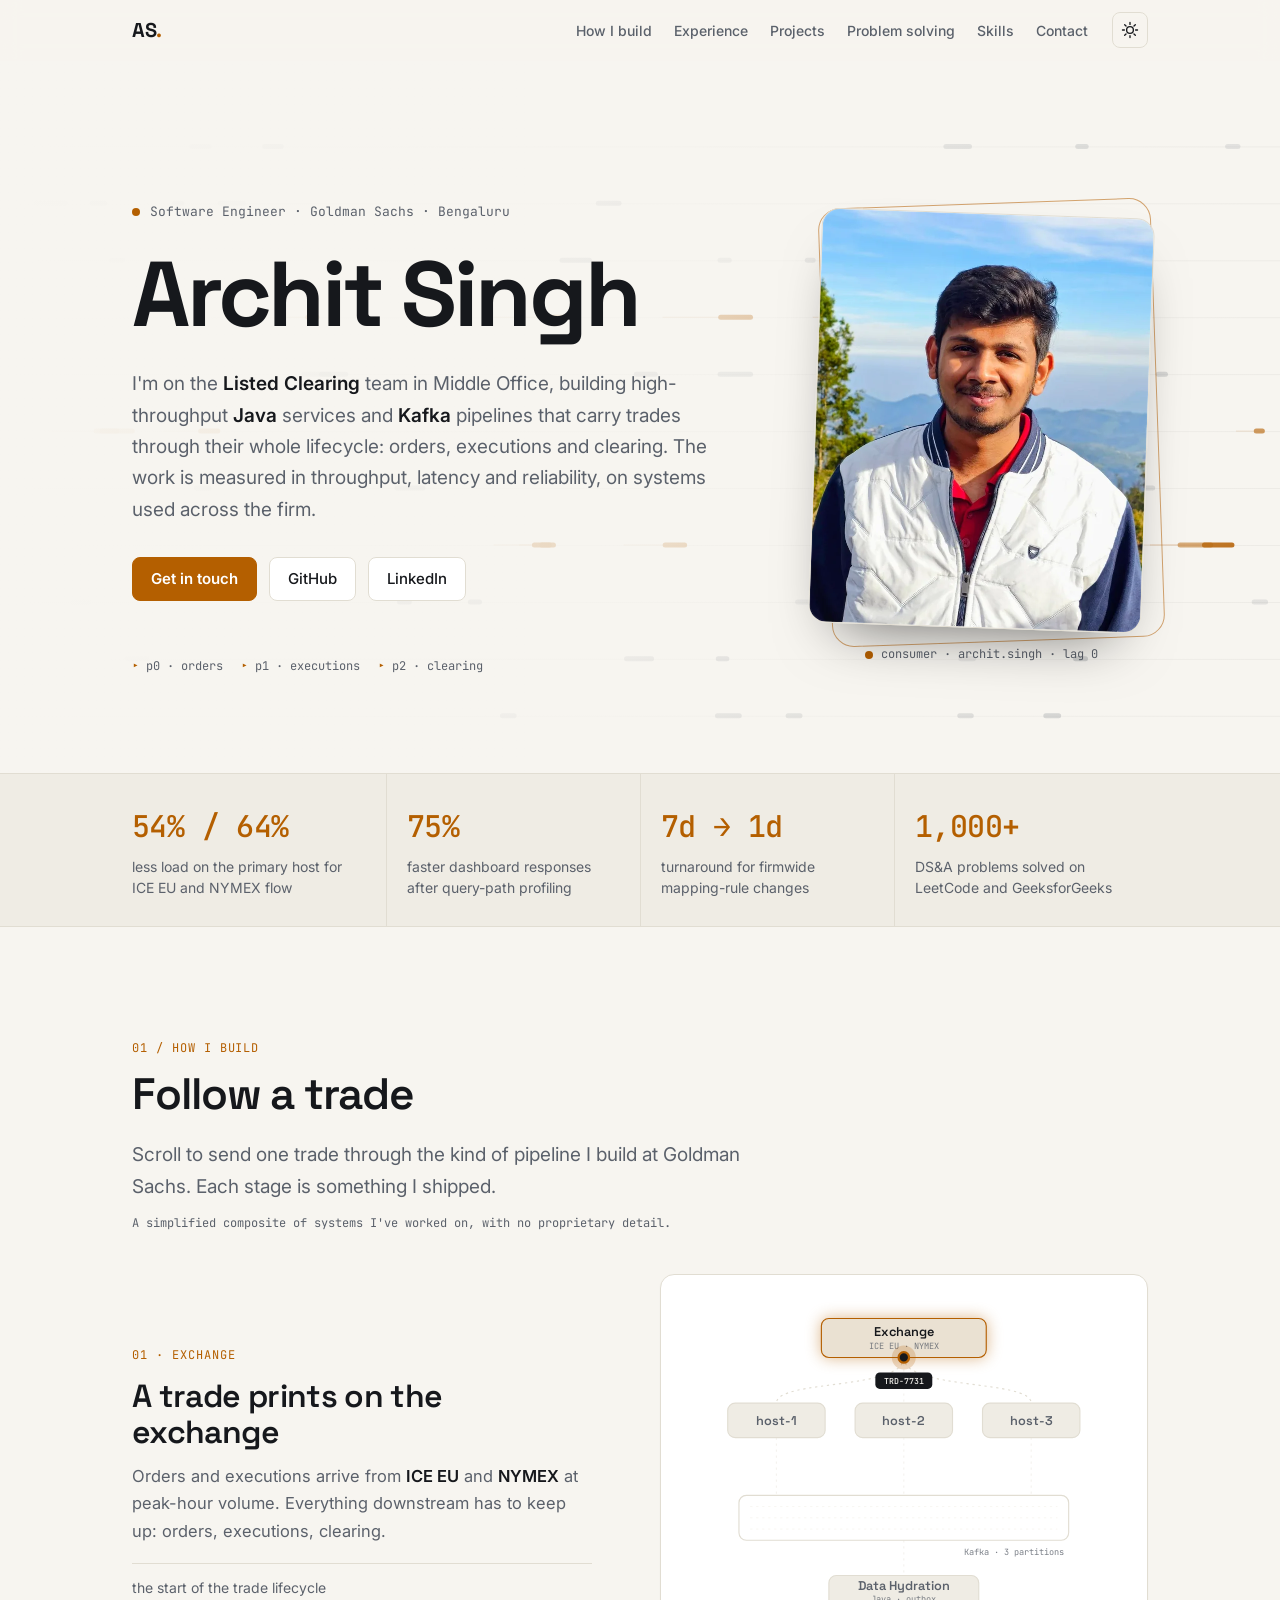
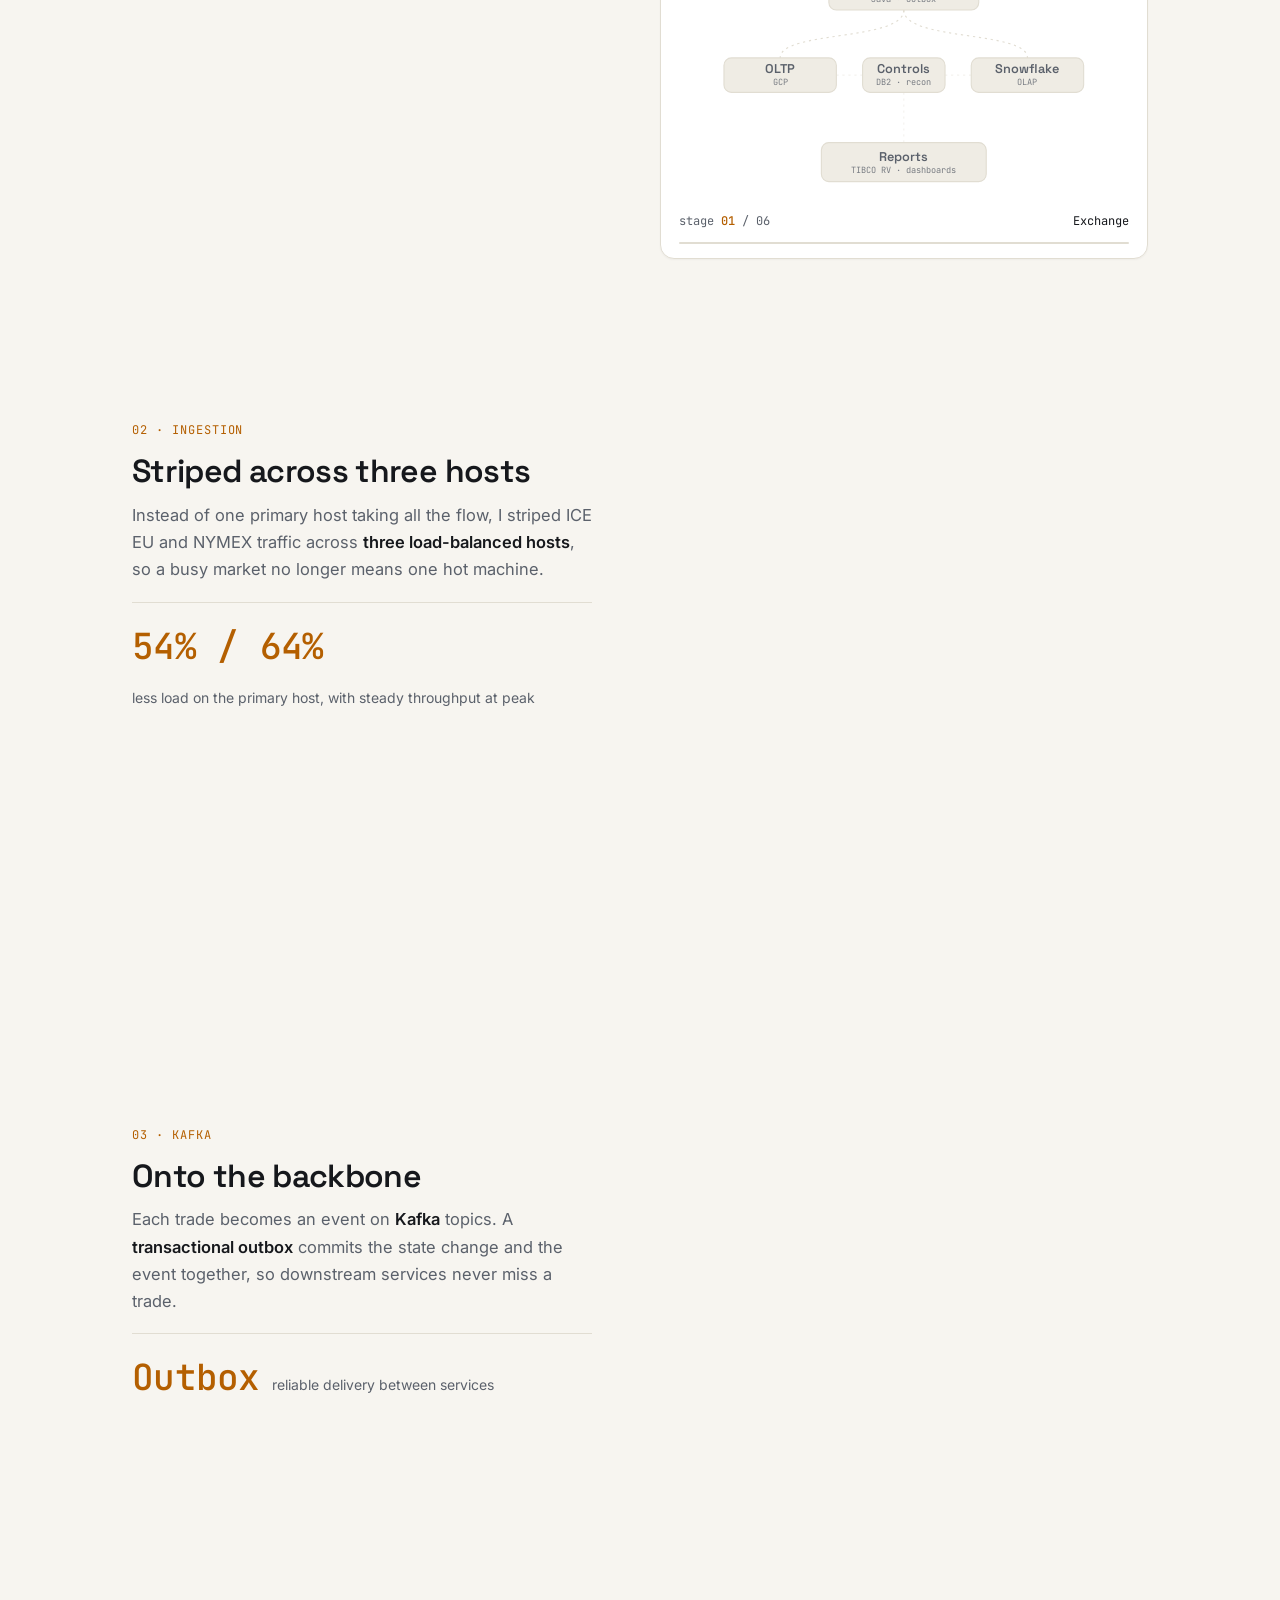
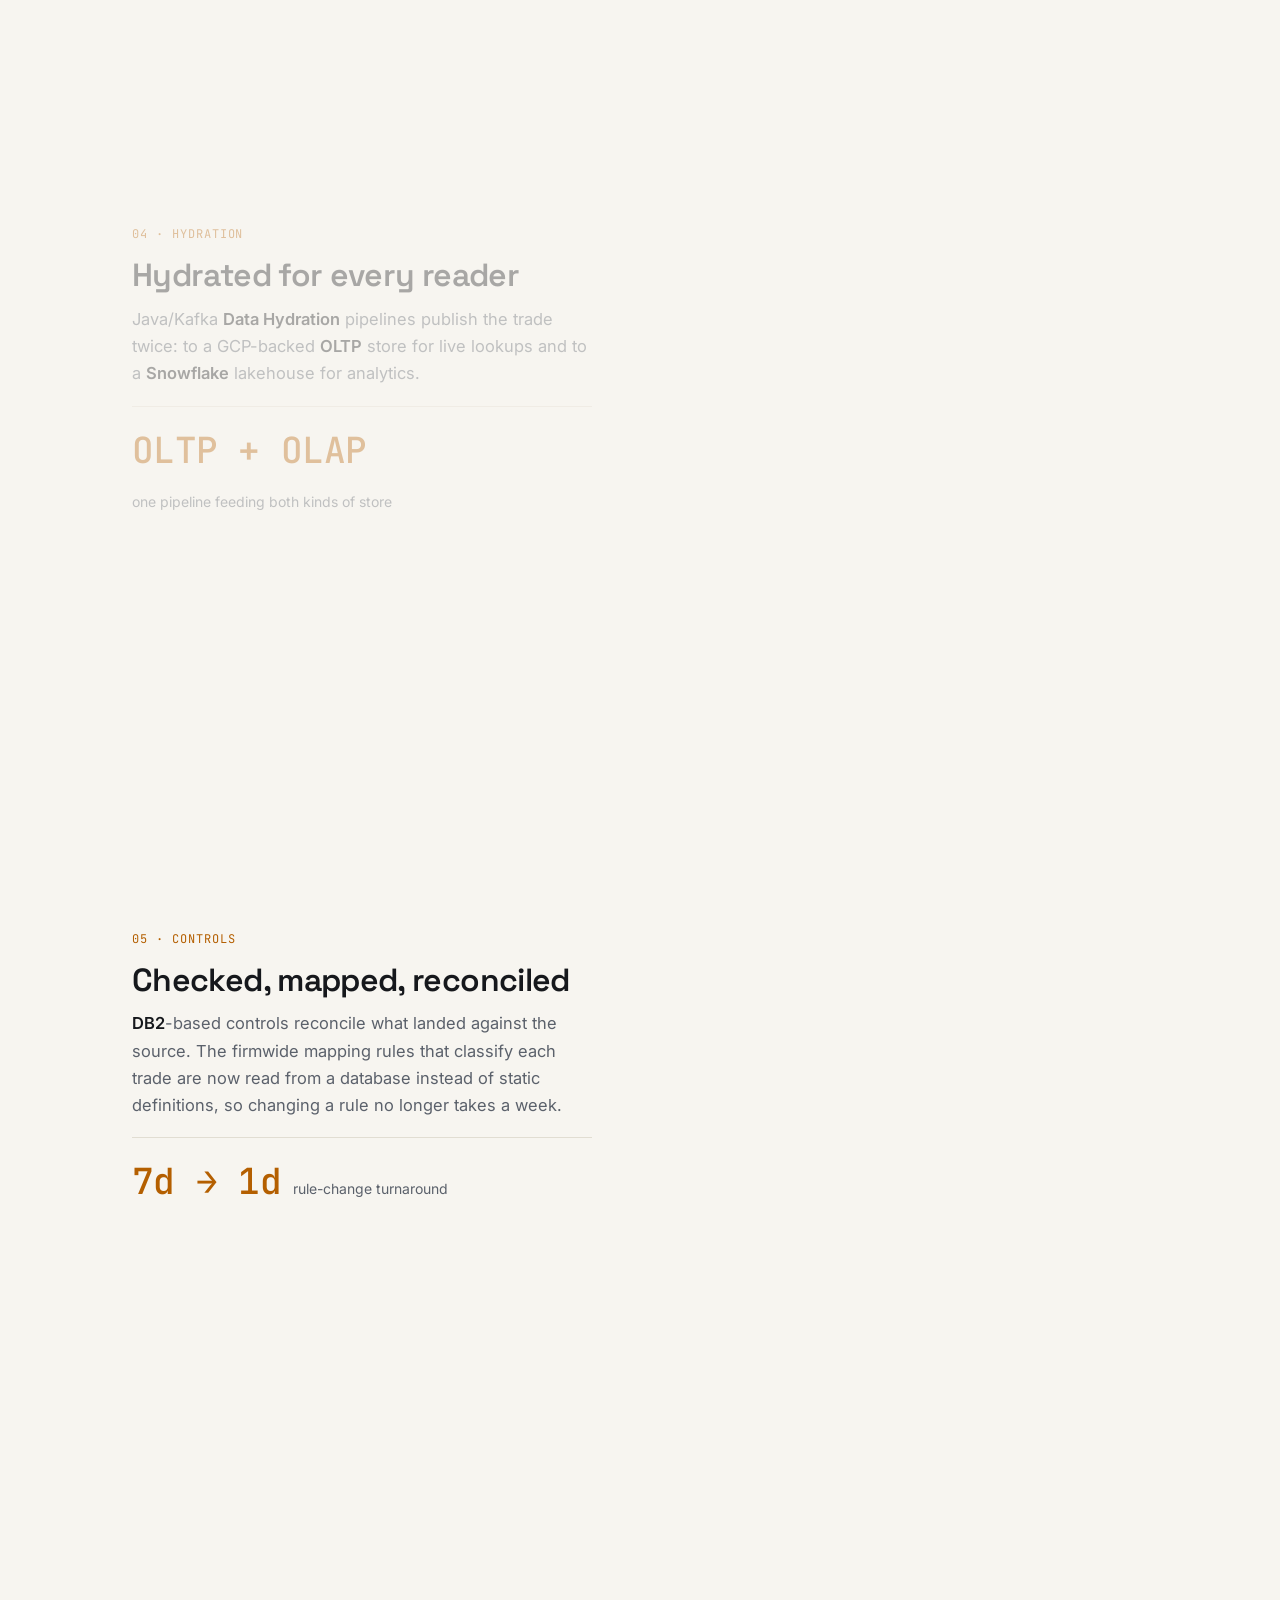
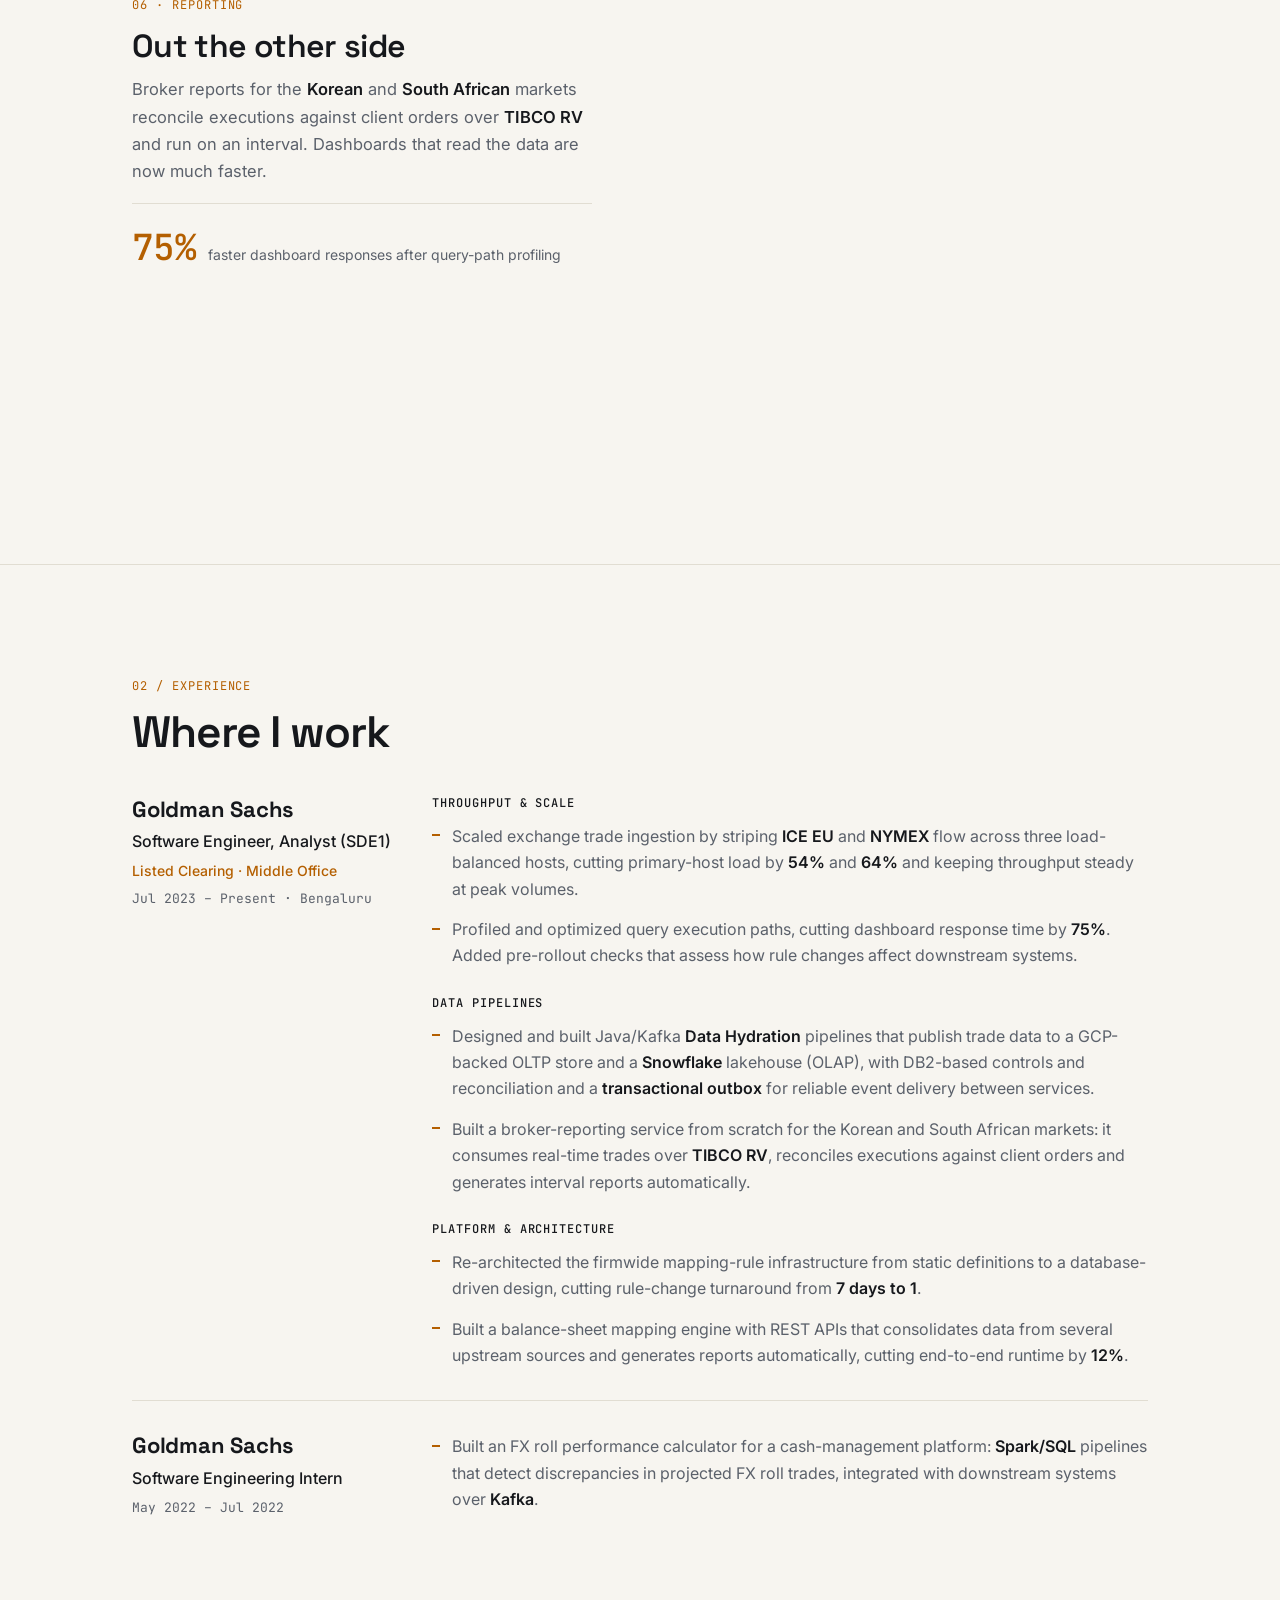
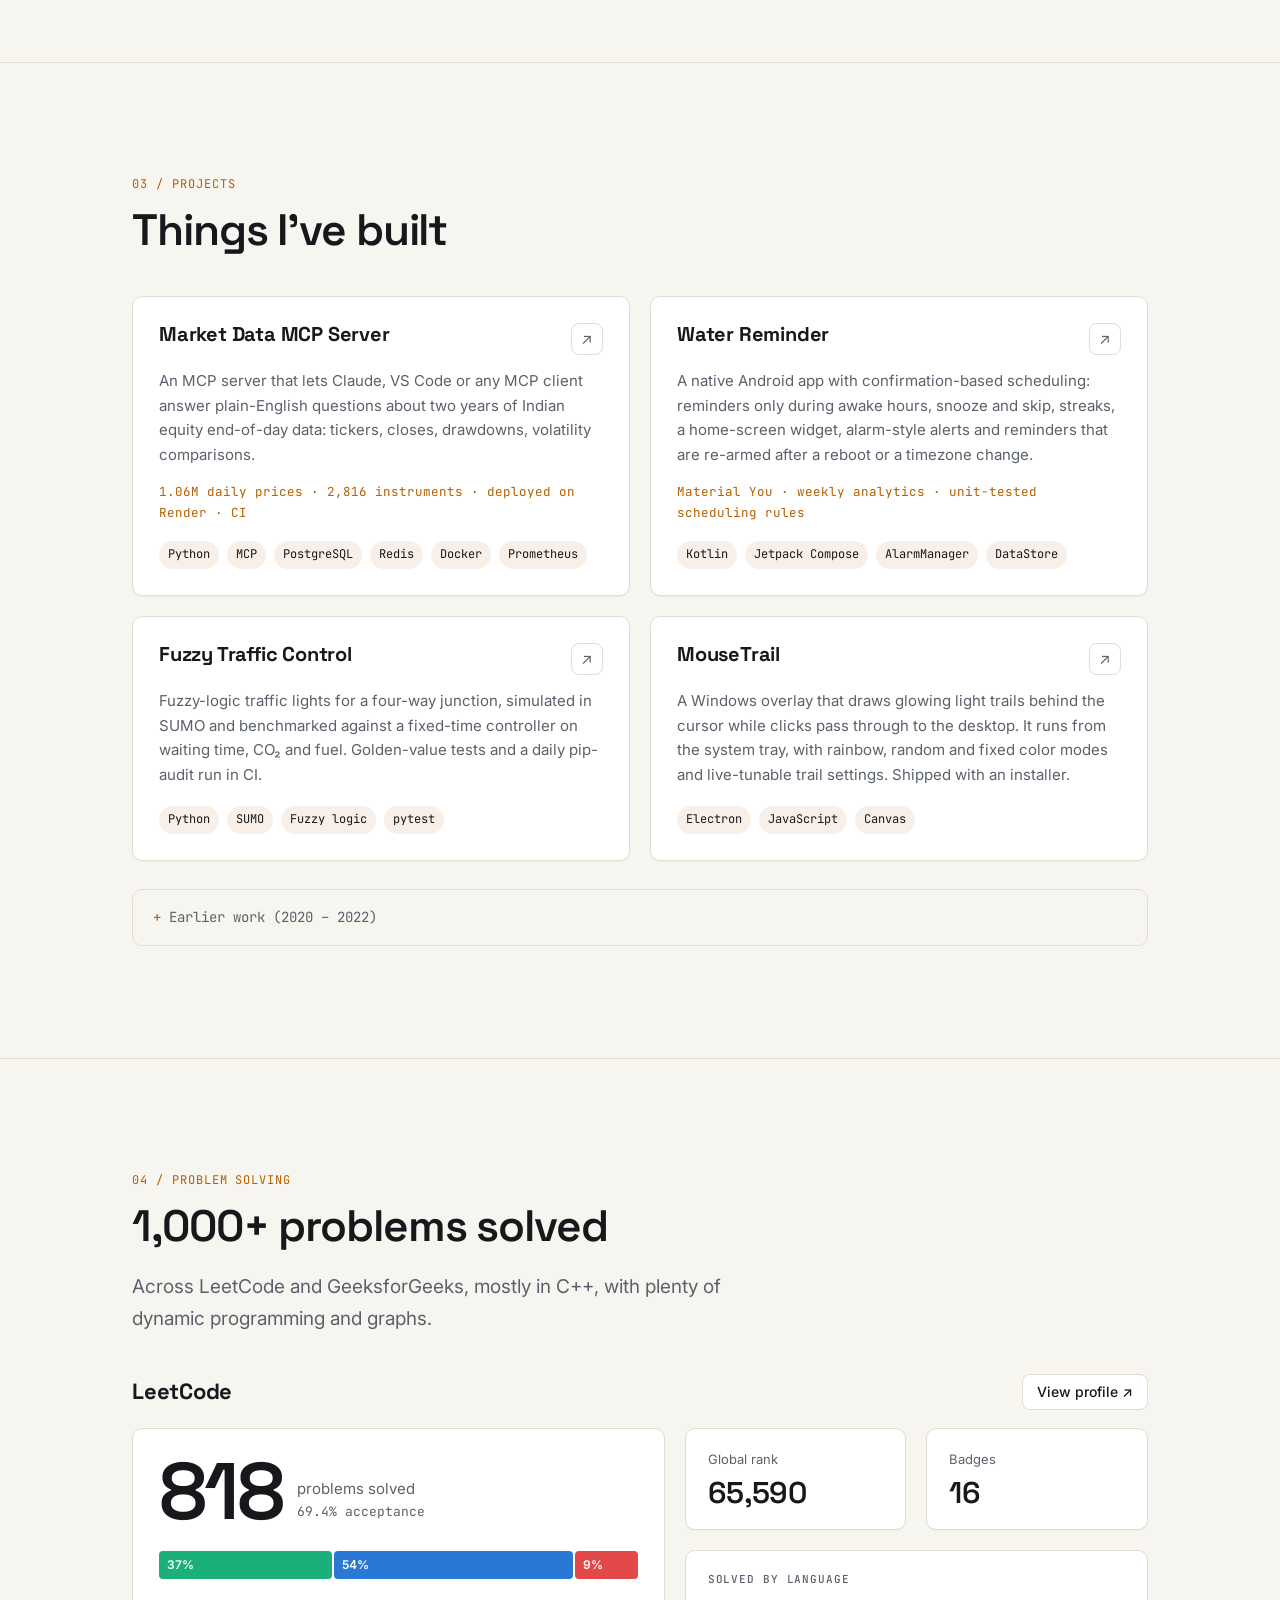
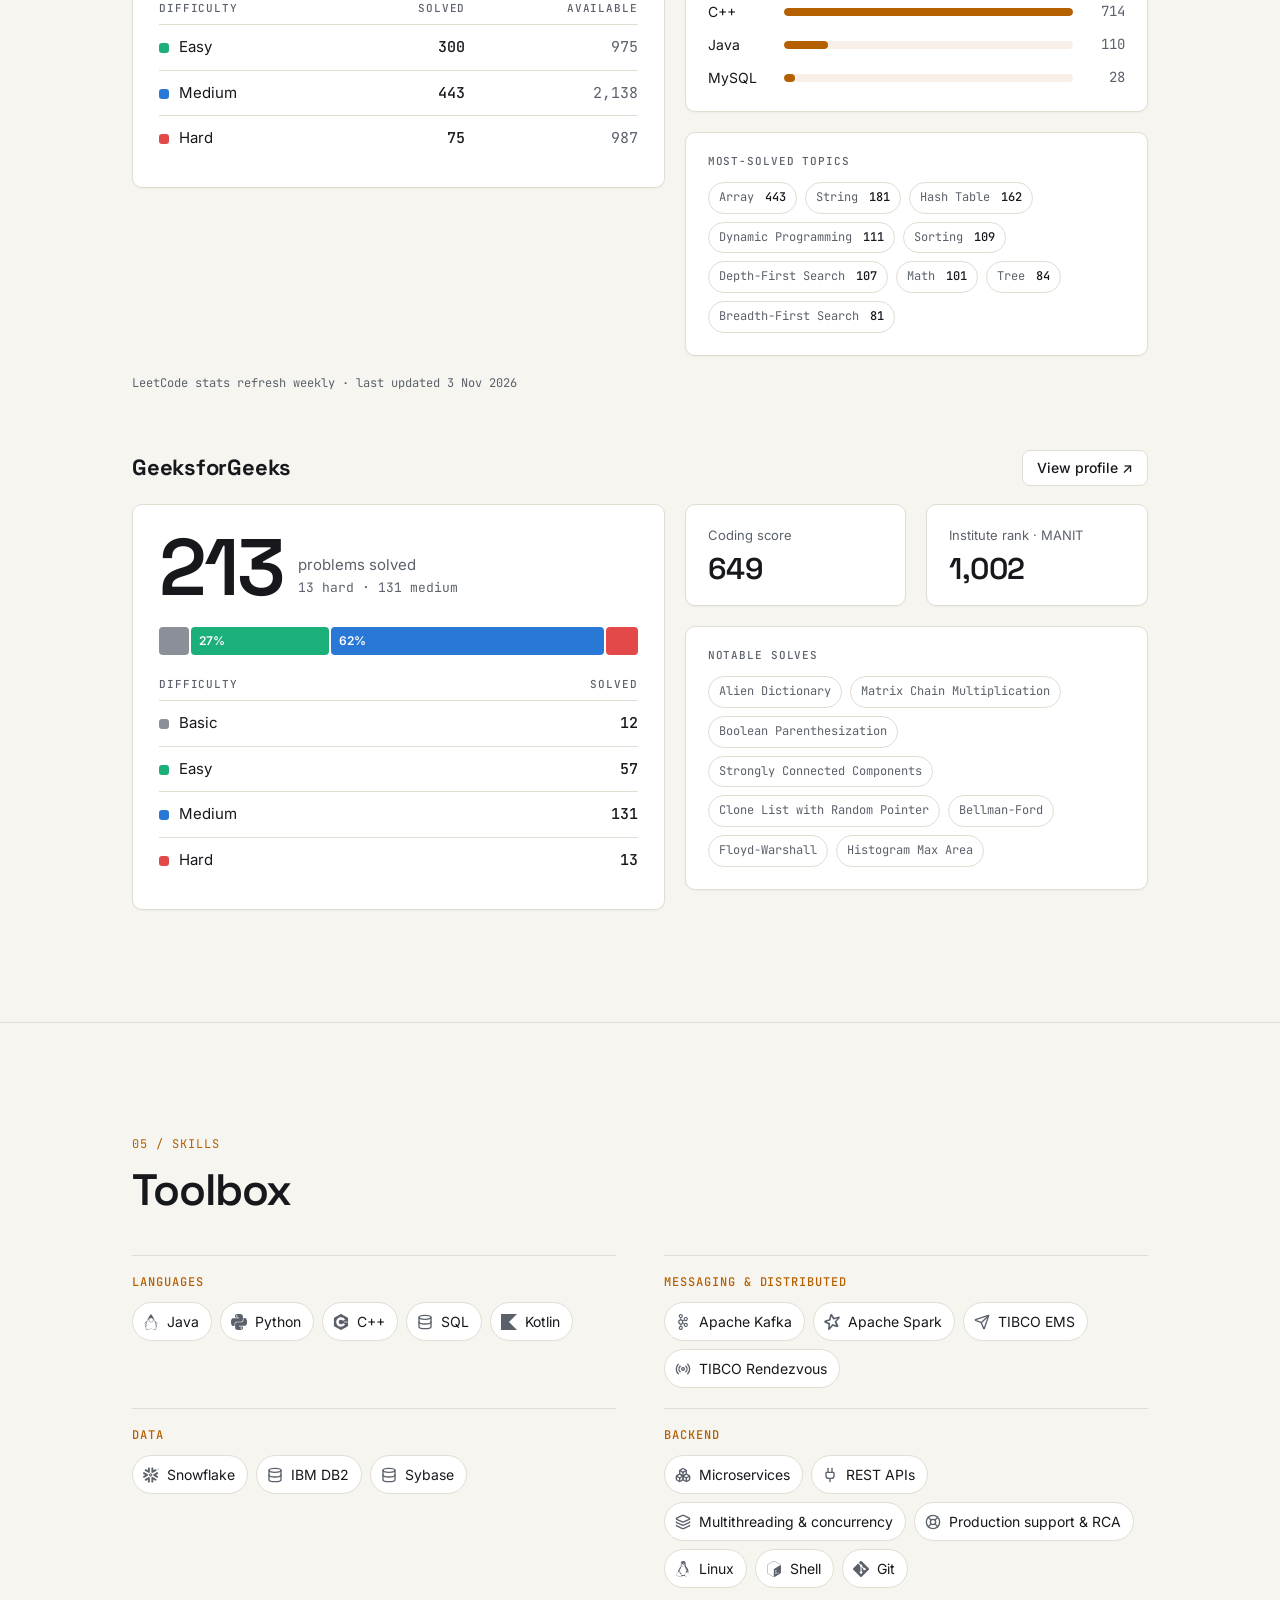
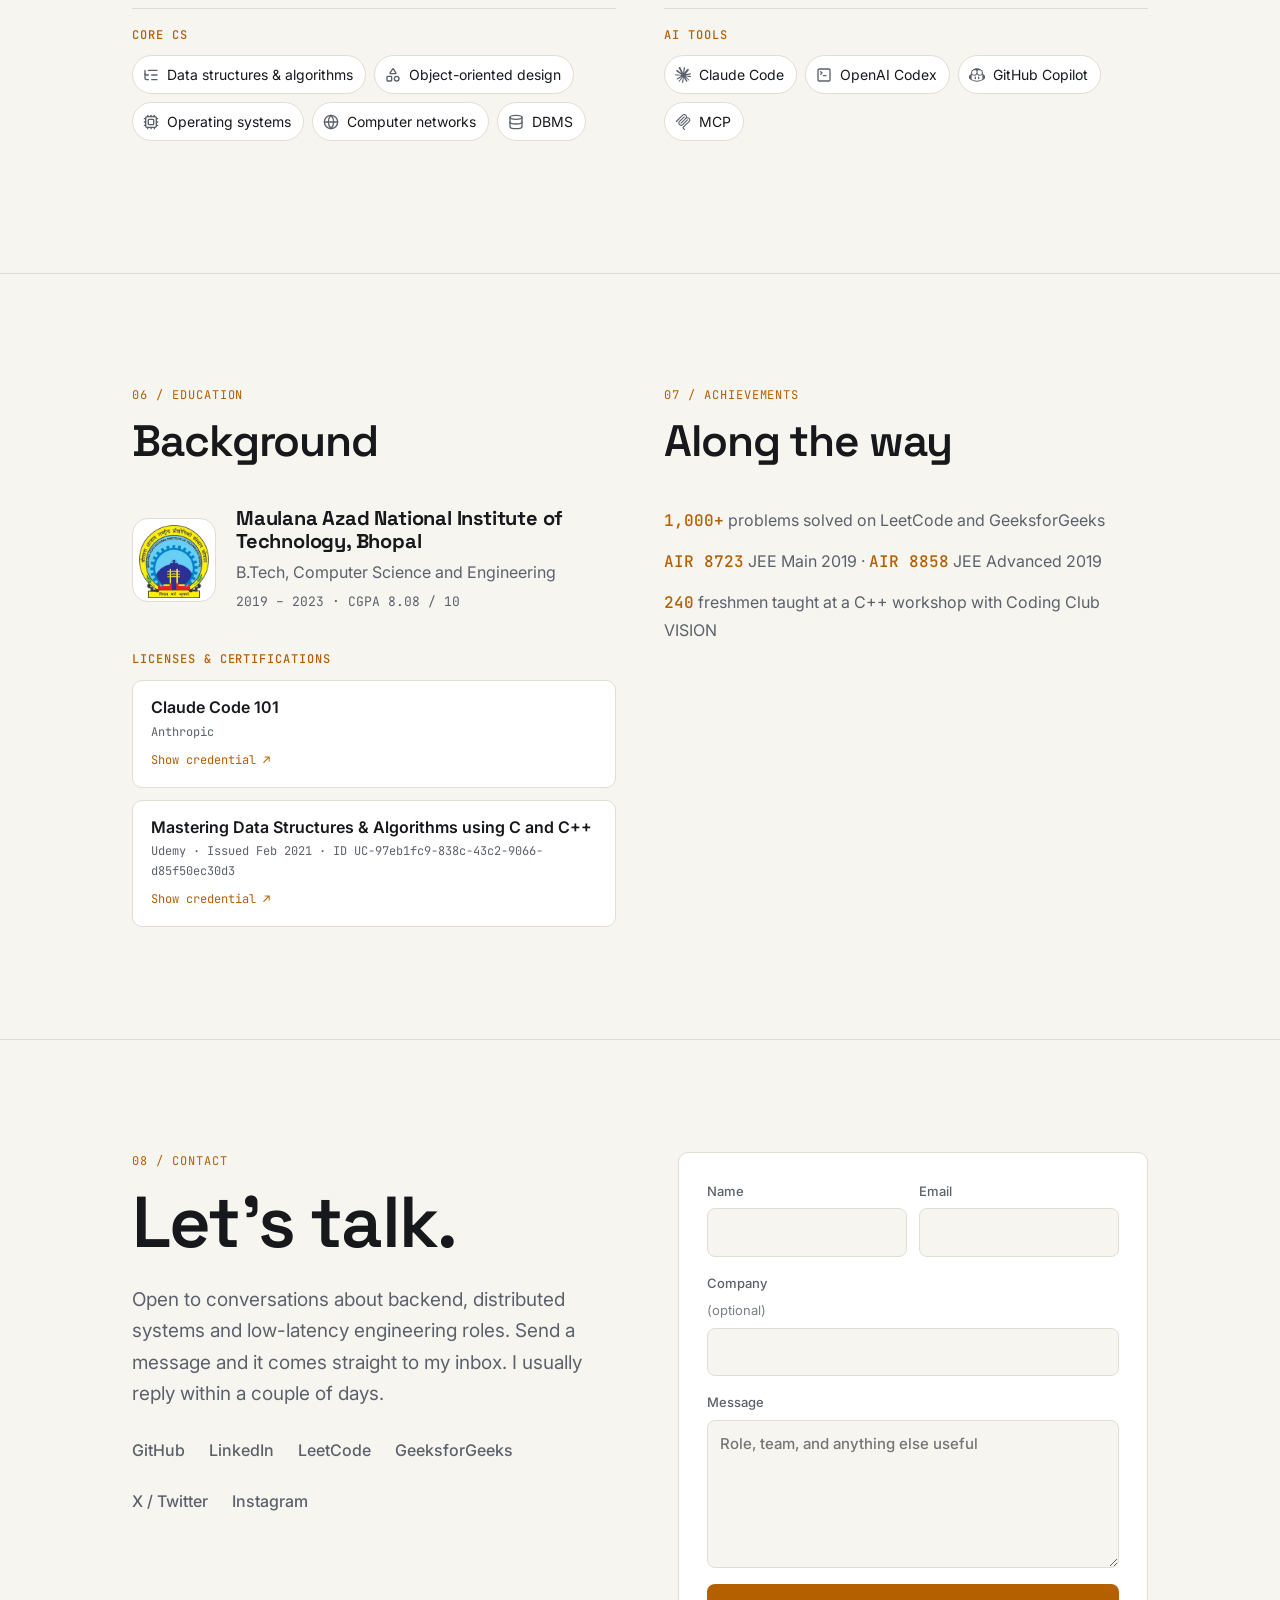
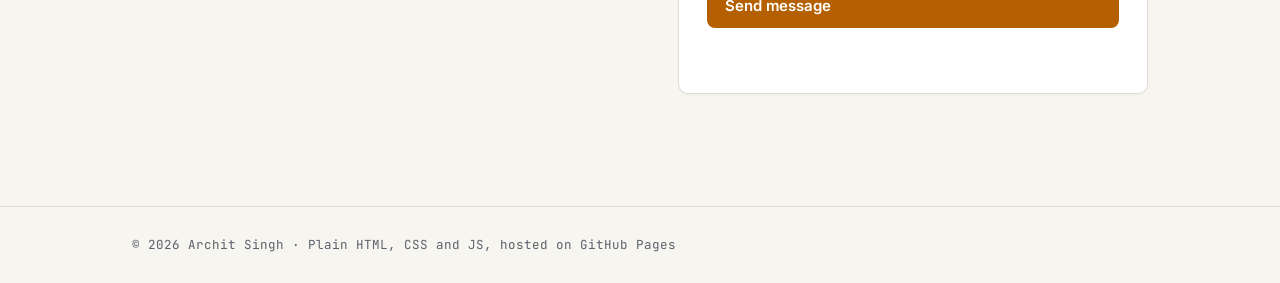
==== index.html @ 59f4c67d "Mention Listed Clearing team (Middle Office) in hero and experience Co-Authored-By: Claude Opus 5.5 " ====
<!doctype html>
<html lang="en">
<head>
  <meta charset="utf-8">
  <meta name="viewport" content="width=device-width, initial-scale=1">
  <title>Archit Singh · Software Engineer</title>
  <meta name="description" content="Archit Singh: software engineer at Goldman Sachs building high-throughput Java services and Kafka pipelines across the trade lifecycle.">
  <meta name="theme-color" content="#0d0f12">
  <meta property="og:title" content="Archit Singh · Software Engineer">
  <meta property="og:description" content="High-throughput Java and Kafka systems across the trade lifecycle: orders, executions, clearing.">
  <meta property="og:type" content="website">
  <meta property="og:url" content="https://architsingh5.github.io/">
  <meta property="og:image" content="https://architsingh5.github.io/assets/og.jpg">
  <meta property="og:image:width" content="1200">
  <meta property="og:image:height" content="630">
  <meta name="twitter:card" content="summary_large_image">
  <link rel="icon" href="assets/favicon.svg" type="image/svg+xml">
  <link rel="preconnect" href="https://fonts.googleapis.com">
  <link rel="preconnect" href="https://fonts.gstatic.com" crossorigin>
  <link href="https://fonts.googleapis.com/css2?family=Inter:wght@400;500;600&family=JetBrains+Mono:wght@400;500&family=Space+Grotesk:wght@500;600;700&display=swap" rel="stylesheet">
  <link rel="stylesheet" href="styles.css">
  <script>
    try { var t = localStorage.getItem('theme'); if (t) document.documentElement.dataset.theme = t; } catch (e) {}
  </script>
</head>
<body>
  <a class="skip" href="#main">Skip to content</a>

  <header class="nav">
    <div class="wrap nav-inner">
      <a class="brand" href="#top" aria-label="Archit Singh, home">AS<span class="dot">.</span></a>
      <nav aria-label="Sections">
        <ul class="nav-links">
          <li><a href="#trade">How I build</a></li>
          <li><a href="#experience">Experience</a></li>
          <li><a href="#projects">Projects</a></li>
          <li><a href="#leetcode">Problem solving</a></li>
          <li><a href="#skills">Skills</a></li>
          <li><a href="#contact">Contact</a></li>
        </ul>
      </nav>
      <button class="theme-toggle" type="button" aria-label="Toggle color theme">
        <svg class="i-sun" viewBox="0 0 24 24" aria-hidden="true"><circle cx="12" cy="12" r="4.5"/><path d="M12 2v2.5M12 19.5V22M2 12h2.5M19.5 12H22M4.9 4.9l1.8 1.8M17.3 17.3l1.8 1.8M4.9 19.1l1.8-1.8M17.3 6.7l1.8-1.8"/></svg>
        <svg class="i-moon" viewBox="0 0 24 24" aria-hidden="true"><path d="M20 14.5A8 8 0 0 1 9.5 4a8 8 0 1 0 10.5 10.5z"/></svg>
      </button>
    </div>
  </header>

  <main id="main">
    <!-- HERO -->
    <section class="hero" id="top">
      <canvas class="stream" aria-hidden="true"></canvas>
      <div class="wrap hero-inner">
        <div class="hero-copy">
        <p class="eyebrow mono"><span class="live"></span><span>Software Engineer · Goldman Sachs · Bengaluru</span></p>
        <h1>Archit Singh</h1>
        <p class="lede">I'm on the <strong>Listed Clearing</strong> team in Middle Office, building high-throughput <strong>Java</strong> services
          and <strong>Kafka</strong> pipelines that carry trades through their whole lifecycle: orders, executions and clearing.
          The work is measured in throughput, latency and reliability, on systems used across the firm.</p>
        <div class="cta">
          <a class="btn primary" href="#contact">Get in touch</a>
          <a class="btn" href="https://github.com/architsingh5" target="_blank" rel="noopener">GitHub</a>
          <a class="btn" href="https://www.linkedin.com/in/architsingh5" target="_blank" rel="noopener">LinkedIn</a>
        </div>
        <ul class="lanes mono" aria-hidden="true">
          <li>p0 · orders</li><li>p1 · executions</li><li>p2 · clearing</li>
        </ul>
        </div>
        <figure class="portrait">
          <picture>
            <source srcset="assets/archit.webp" type="image/webp">
            <img src="assets/archit.jpg" width="640" height="800" alt="Archit Singh, smiling, outdoors with hills behind him" fetchpriority="high">
          </picture>
          <figcaption class="mono"><span class="live"></span>consumer · archit.singh · lag 0</figcaption>
        </figure>
      </div>
    </section>

    <!-- IMPACT -->
    <section class="impact" aria-label="Impact highlights">
      <div class="wrap impact-grid">
        <div class="stat"><span class="num mono">54% / 64%</span><span class="lbl">less load on the primary host for ICE EU and NYMEX flow</span></div>
        <div class="stat"><span class="num mono">75%</span><span class="lbl">faster dashboard responses after query-path profiling</span></div>
        <div class="stat"><span class="num mono">7d → 1d</span><span class="lbl">turnaround for firmwide mapping-rule changes</span></div>
        <div class="stat"><span class="num mono">1,000+</span><span class="lbl">DS&amp;A problems solved on LeetCode and GeeksforGeeks</span></div>
      </div>
    </section>

    <!-- FOLLOW A TRADE (scroll story) -->
    <section class="section trade" id="trade" aria-labelledby="trade-title">
      <div class="wrap">
        <header class="sec-head">
          <p class="kicker mono">01 / How I build</p>
          <h2 id="trade-title">Follow a trade</h2>
          <p class="lede">Scroll to send one trade through the kind of pipeline I build at Goldman Sachs. Each stage is something I shipped.</p>
          <p class="note mono">A simplified composite of systems I've worked on, with no proprietary detail.</p>
        </header>
        <div class="trade-grid">
          <div class="trade-stage">
            <div class="stage-card">
              <svg class="pipe" viewBox="0 0 600 680" role="img" aria-labelledby="pipe-t">
                <title id="pipe-t">Pipeline diagram: exchange, three ingestion hosts, Kafka, data hydration, OLTP and Snowflake stores, DB2 controls, reports</title>
                <g class="edges">
                  <path data-s="1" d="M300,86 C300,130 130,115 130,147"/>
                  <path data-s="1" d="M300,86 L300,147"/>
                  <path data-s="1" d="M300,86 C300,130 470,115 470,147"/>
                  <path data-s="2" d="M130,193 L130,270"/>
                  <path data-s="2" d="M300,193 L300,270"/>
                  <path data-s="2" d="M470,193 L470,270"/>
                  <path data-s="2" class="lane" d="M95,285 L505,285"/>
                  <path data-s="2" class="lane" d="M95,300 L505,300"/>
                  <path data-s="2" class="lane" d="M95,315 L505,315"/>
                  <path data-s="3" d="M300,330 L300,377"/>
                  <path data-s="3" d="M300,423 C300,465 135,450 135,487"/>
                  <path data-s="3" d="M300,423 C300,465 465,450 465,487"/>
                  <path data-s="4" d="M210,510 L245,510"/>
                  <path data-s="4" d="M390,510 L355,510"/>
                  <path data-s="5" d="M300,533 L300,600"/>
                </g>
                <g class="nodes">
                  <g data-s="0"><rect x="190" y="34" width="220" height="52" rx="10"/><text x="300" y="58" class="t">Exchange</text><text x="300" y="75" class="sub">ICE EU · NYMEX</text></g>
                  <g data-s="1"><rect x="65" y="147" width="130" height="46" rx="10"/><text x="130" y="176" class="t">host-1</text></g>
                  <g data-s="1"><rect x="235" y="147" width="130" height="46" rx="10"/><text x="300" y="176" class="t">host-2</text></g>
                  <g data-s="1"><rect x="405" y="147" width="130" height="46" rx="10"/><text x="470" y="176" class="t">host-3</text></g>
                  <g data-s="2"><rect class="box" x="80" y="270" width="440" height="60" rx="10"/><text x="514" y="350" class="sub end keep">Kafka · 3 partitions</text></g>
                  <g data-s="3"><rect x="200" y="377" width="200" height="46" rx="10"/><text x="300" y="397" class="t">Data Hydration</text><text x="300" y="413" class="sub">Java · outbox</text></g>
                  <g data-s="3"><rect x="60" y="487" width="150" height="46" rx="10"/><text x="135" y="507" class="t">OLTP</text><text x="135" y="523" class="sub">GCP</text></g>
                  <g data-s="3"><rect x="390" y="487" width="150" height="46" rx="10"/><text x="465" y="507" class="t">Snowflake</text><text x="465" y="523" class="sub">OLAP</text></g>
                  <g data-s="4"><rect x="245" y="487" width="110" height="46" rx="10"/><text x="300" y="507" class="t">Controls</text><text x="300" y="523" class="sub">DB2 · recon</text></g>
                  <g data-s="5"><rect x="190" y="600" width="220" height="52" rx="10"/><text x="300" y="624" class="t">Reports</text><text x="300" y="641" class="sub">TIBCO RV · dashboards</text></g>
                </g>
                <g class="packets" aria-hidden="true"></g>
                <path class="route" d="M300,86 C300,130 470,115 470,147 L470,300 L300,300 L300,423 C300,465 465,450 465,487 L465,510 L355,510 L300,510 L300,600"/>
                <g class="trade-dot" aria-hidden="true">
                  <circle class="halo" r="16"/><circle class="core" r="7"/>
                  <g class="tag"><rect x="-38" y="-40" width="76" height="22" rx="6"/><text x="0" y="-25">TRD-7731</text></g>
                </g>
              </svg>
              <div class="hud mono" aria-hidden="true"><span>stage <b class="hud-n">01</b> / 06</span><span class="hud-name">Exchange</span></div>
              <div class="hud-bar" aria-hidden="true"><i></i></div>
            </div>
          </div>
          <div class="trade-steps">
            <article class="step" data-step="0">
              <p class="step-n mono">01 · Exchange</p>
              <h3>A trade prints on the exchange</h3>
              <p>Orders and executions arrive from <b>ICE EU</b> and <b>NYMEX</b> at peak-hour volume. Everything downstream has to keep up: orders, executions, clearing.</p>
              <p class="step-metric"><span class="lbl">the start of the trade lifecycle</span></p>
            </article>
            <article class="step" data-step="1">
              <p class="step-n mono">02 · Ingestion</p>
              <h3>Striped across three hosts</h3>
              <p>Instead of one primary host taking all the flow, I striped ICE EU and NYMEX traffic across <b>three load-balanced hosts</b>, so a busy market no longer means one hot machine.</p>
              <p class="step-metric"><span class="num mono">54% / 64%</span><span class="lbl">less load on the primary host, with steady throughput at peak</span></p>
            </article>
            <article class="step" data-step="2">
              <p class="step-n mono">03 · Kafka</p>
              <h3>Onto the backbone</h3>
              <p>Each trade becomes an event on <b>Kafka</b> topics. A <b>transactional outbox</b> commits the state change and the event together, so downstream services never miss a trade.</p>
              <p class="step-metric"><span class="num mono">Outbox</span><span class="lbl">reliable delivery between services</span></p>
            </article>
            <article class="step" data-step="3">
              <p class="step-n mono">04 · Hydration</p>
              <h3>Hydrated for every reader</h3>
              <p>Java/Kafka <b>Data Hydration</b> pipelines publish the trade twice: to a GCP-backed <b>OLTP</b> store for live lookups and to a <b>Snowflake</b> lakehouse for analytics.</p>
              <p class="step-metric"><span class="num mono">OLTP + OLAP</span><span class="lbl">one pipeline feeding both kinds of store</span></p>
            </article>
            <article class="step" data-step="4">
              <p class="step-n mono">05 · Controls</p>
              <h3>Checked, mapped, reconciled</h3>
              <p><b>DB2</b>-based controls reconcile what landed against the source. The firmwide mapping rules that classify each trade are now read from a database instead of static definitions, so changing a rule no longer takes a week.</p>
              <p class="step-metric"><span class="num mono">7d → 1d</span><span class="lbl">rule-change turnaround</span></p>
            </article>
            <article class="step" data-step="5">
              <p class="step-n mono">06 · Reporting</p>
              <h3>Out the other side</h3>
              <p>Broker reports for the <b>Korean</b> and <b>South African</b> markets reconcile executions against client orders over <b>TIBCO RV</b> and run on an interval. Dashboards that read the data are now much faster.</p>
              <p class="step-metric"><span class="num mono">75%</span><span class="lbl">faster dashboard responses after query-path profiling</span></p>
            </article>
          </div>
        </div>
      </div>
    </section>

    <!-- EXPERIENCE -->
    <section class="section" id="experience">
      <div class="wrap">
        <header class="sec-head">
          <p class="kicker mono">02 / Experience</p>
          <h2>Where I work</h2>
        </header>

        <article class="job">
          <div class="job-meta">
            <h3>Goldman Sachs</h3>
            <p class="role">Software Engineer, Analyst (SDE1)</p>
            <p class="team">Listed Clearing · Middle Office</p>
            <p class="when mono">Jul 2023 – Present · Bengaluru</p>
          </div>
          <div class="job-body">
            <div class="theme">
              <h4 class="mono">Throughput &amp; scale</h4>
              <ul>
                <li>Scaled exchange trade ingestion by striping <b>ICE EU</b> and <b>NYMEX</b> flow across three load-balanced hosts, cutting primary-host load by <b>54%</b> and <b>64%</b> and keeping throughput steady at peak volumes.</li>
                <li>Profiled and optimized query execution paths, cutting dashboard response time by <b>75%</b>. Added pre-rollout checks that assess how rule changes affect downstream systems.</li>
              </ul>
            </div>
            <div class="theme">
              <h4 class="mono">Data pipelines</h4>
              <ul>
                <li>Designed and built Java/Kafka <b>Data Hydration</b> pipelines that publish trade data to a GCP-backed OLTP store and a <b>Snowflake</b> lakehouse (OLAP), with DB2-based controls and reconciliation and a <b>transactional outbox</b> for reliable event delivery between services.</li>
                <li>Built a broker-reporting service from scratch for the Korean and South African markets: it consumes real-time trades over <b>TIBCO RV</b>, reconciles executions against client orders and generates interval reports automatically.</li>
              </ul>
            </div>
            <div class="theme">
              <h4 class="mono">Platform &amp; architecture</h4>
              <ul>
                <li>Re-architected the firmwide mapping-rule infrastructure from static definitions to a database-driven design, cutting rule-change turnaround from <b>7 days to 1</b>.</li>
                <li>Built a balance-sheet mapping engine with REST APIs that consolidates data from several upstream sources and generates reports automatically, cutting end-to-end runtime by <b>12%</b>.</li>
              </ul>
            </div>
          </div>
        </article>

        <article class="job">
          <div class="job-meta">
            <h3>Goldman Sachs</h3>
            <p class="role">Software Engineering Intern</p>
            <p class="when mono">May 2022 – Jul 2022</p>
          </div>
          <div class="job-body">
            <ul>
              <li>Built an FX roll performance calculator for a cash-management platform: <b>Spark/SQL</b> pipelines that detect discrepancies in projected FX roll trades, integrated with downstream systems over <b>Kafka</b>.</li>
            </ul>
          </div>
        </article>
      </div>
    </section>

    <!-- PROJECTS -->
    <section class="section" id="projects">
      <div class="wrap">
        <header class="sec-head">
          <p class="kicker mono">03 / Projects</p>
          <h2>Things I've built</h2>
        </header>

        <div class="projects">
          <article class="card feature">
            <div class="card-top">
              <h3>Market Data MCP Server</h3>
              <a class="ext" href="https://github.com/architsingh5/mcp-market-data-server" target="_blank" rel="noopener" aria-label="Market Data MCP Server on GitHub">↗</a>
            </div>
            <p>An MCP server that lets Claude, VS Code or any MCP client answer plain-English questions about two years of
              Indian equity end-of-day data: tickers, closes, drawdowns, volatility comparisons.</p>
            <p class="figs mono">1.06M daily prices · 2,816 instruments · deployed on Render · CI</p>
            <ul class="tags mono"><li>Python</li><li>MCP</li><li>PostgreSQL</li><li>Redis</li><li>Docker</li><li>Prometheus</li></ul>
          </article>

          <article class="card feature">
            <div class="card-top">
              <h3>Water Reminder</h3>
              <a class="ext" href="https://github.com/architsingh5/Water-Reminder" target="_blank" rel="noopener" aria-label="Water Reminder on GitHub">↗</a>
            </div>
            <p>A native Android app with confirmation-based scheduling: reminders only during awake hours, snooze and skip, streaks,
              a home-screen widget, alarm-style alerts and reminders that are re-armed after a reboot or a timezone change.</p>
            <p class="figs mono">Material You · weekly analytics · unit-tested scheduling rules</p>
            <ul class="tags mono"><li>Kotlin</li><li>Jetpack Compose</li><li>AlarmManager</li><li>DataStore</li></ul>
          </article>

          <article class="card">
            <div class="card-top">
              <h3>Fuzzy Traffic Control</h3>
              <a class="ext" href="https://github.com/architsingh5/fuzzy-traffic" target="_blank" rel="noopener" aria-label="Fuzzy Traffic Control on GitHub">↗</a>
            </div>
            <p>Fuzzy-logic traffic lights for a four-way junction, simulated in SUMO and benchmarked against a fixed-time
              controller on waiting time, CO₂ and fuel. Golden-value tests and a daily pip-audit run in CI.</p>
            <ul class="tags mono"><li>Python</li><li>SUMO</li><li>Fuzzy logic</li><li>pytest</li></ul>
          </article>

          <article class="card">
            <div class="card-top">
              <h3>MouseTrail</h3>
              <a class="ext" href="https://github.com/architsingh5/MouseTrail" target="_blank" rel="noopener" aria-label="MouseTrail on GitHub">↗</a>
            </div>
            <p>A Windows overlay that draws glowing light trails behind the cursor while clicks pass through to the desktop. It runs from the system tray,
              with rainbow, random and fixed color modes and live-tunable trail settings. Shipped with an installer.</p>
            <ul class="tags mono"><li>Electron</li><li>JavaScript</li><li>Canvas</li></ul>
          </article>
        </div>

        <details class="earlier">
          <summary class="mono">Earlier work (2020 – 2022)</summary>
          <ul class="earlier-list">
            <li><a href="https://github.com/architsingh5/selfie-Hand-voice-recognition" target="_blank" rel="noopener">Selfie with Hand / Voice</a><span>Hands-free capture with an OpenCV palm detector or a voice command · Python</span></li>
            <li><a href="https://github.com/architsingh5/Selenium-Collection" target="_blank" rel="noopener">Selenium Collection</a><span>Scripts that automate bill payments, form autofill and speed-post tracking · Python</span></li>
            <li><a href="https://artistastationeries.netlify.app/" target="_blank" rel="noopener">CartWeb</a><span>Responsive storefront template for a stationery brand · HTML/CSS/JS</span></li>
            <li><a href="https://majesticholidays.netlify.app" target="_blank" rel="noopener">Majestic Holidays</a><span>Static tourism site · Bootstrap</span></li>
            <li><a href="https://formbuddy5.netlify.app/" target="_blank" rel="noopener">Form Buddy</a><span>Regex-driven form validation · JavaScript</span></li>
          </ul>
        </details>
      </div>
    </section>

    <!-- LEETCODE (values below are a snapshot; script.js refreshes them from data/leetcode.json) -->
    <section class="section" id="leetcode">
      <div class="wrap">
        <header class="sec-head">
          <p class="kicker mono">04 / Problem solving</p>
          <h2><span data-lc="combined">1,000+</span> problems solved</h2>
          <p class="lede">Across LeetCode and GeeksforGeeks, mostly in C++, with plenty of dynamic programming and graphs.</p>
        </header>

        <div class="plat-head">
          <h3>LeetCode</h3>
          <a class="btn sm" href="https://leetcode.com/u/architsingh5/" target="_blank" rel="noopener">View profile ↗</a>
        </div>

        <div class="lc">
          <div class="lc-main card">
            <div class="lc-hero">
              <span class="lc-big" data-lc="solved">818</span>
              <span class="lc-sub">problems solved<br><span class="mono" data-lc="acceptanceLine">69.4% acceptance</span></span>
            </div>

            <div class="seg" role="img" data-lc-aria aria-label="Solved by difficulty: Easy 300 (37%), Medium 443 (54%), Hard 75 (9%)">
              <span class="seg-part d-easy" tabindex="0" data-lc-seg="Easy" style="flex-grow:300" data-tip="Easy · 300 solved · 37%"><span class="seg-lbl">37%</span></span>
              <span class="seg-part d-med" tabindex="0" data-lc-seg="Medium" style="flex-grow:443" data-tip="Medium · 443 solved · 54%"><span class="seg-lbl">54%</span></span>
              <span class="seg-part d-hard" tabindex="0" data-lc-seg="Hard" style="flex-grow:75" data-tip="Hard · 75 solved · 9%"><span class="seg-lbl">9%</span></span>
            </div>

            <table class="lc-table">
              <caption class="sr-only">Problems solved by difficulty</caption>
              <thead><tr><th scope="col">Difficulty</th><th scope="col">Solved</th><th scope="col">Available</th></tr></thead>
              <tbody>
                <tr><th scope="row"><i class="sw d-easy"></i>Easy</th><td class="mono" data-lc="Easy.solved">300</td><td class="mono" data-lc="Easy.total">975</td></tr>
                <tr><th scope="row"><i class="sw d-med"></i>Medium</th><td class="mono" data-lc="Medium.solved">443</td><td class="mono" data-lc="Medium.total">2,138</td></tr>
                <tr><th scope="row"><i class="sw d-hard"></i>Hard</th><td class="mono" data-lc="Hard.solved">75</td><td class="mono" data-lc="Hard.total">987</td></tr>
              </tbody>
            </table>
          </div>

          <div class="lc-side">
            <div class="lc-tiles">
              <div class="tile card"><span class="tile-lbl">Global rank</span><span class="tile-val" data-lc="ranking">65,590</span></div>
              <div class="tile card"><span class="tile-lbl">Badges</span><span class="tile-val" data-lc="badges">16</span></div>
            </div>

            <div class="card lc-block">
              <h3 class="lc-h mono">Solved by language</h3>
              <ul class="langs" data-lc-list="languages">
                <li><span class="lang-name">C++</span><span class="lang-bar"><i style="width:100%"></i></span><span class="mono lang-n">714</span></li>
                <li><span class="lang-name">Java</span><span class="lang-bar"><i style="width:15.4%"></i></span><span class="mono lang-n">110</span></li>
                <li><span class="lang-name">MySQL</span><span class="lang-bar"><i style="width:3.9%"></i></span><span class="mono lang-n">28</span></li>
              </ul>
            </div>

            <div class="card lc-block">
              <h3 class="lc-h mono">Most-solved topics</h3>
              <ul class="topics mono" data-lc-list="topics">
                <li>Array <b>443</b></li><li>String <b>181</b></li><li>Hash Table <b>162</b></li>
                <li>Dynamic Programming <b>111</b></li><li>Sorting <b>109</b></li><li>Depth-First Search <b>107</b></li>
                <li>Math <b>101</b></li><li>Backtracking <b>30</b></li><li>Union-Find <b>24</b></li>
              </ul>
            </div>
          </div>
        </div>
        <p class="lc-upd mono">LeetCode stats refresh weekly · last updated <time data-lc="updated" datetime="2026-11-03">3 Nov 2026</time></p>

        <div class="plat-head gfg-head">
          <h3>GeeksforGeeks</h3>
          <a class="btn sm" href="https://www.geeksforgeeks.org/profile/architsingh5" target="_blank" rel="noopener">View profile ↗</a>
        </div>
        <div class="lc gfg">
          <div class="lc-main card">
            <div class="lc-hero">
              <span class="lc-big">213</span>
              <span class="lc-sub">problems solved<br><span class="mono">13 hard · 131 medium</span></span>
            </div>
            <div class="seg" role="img" aria-label="Solved by difficulty: Basic 12 (6%), Easy 57 (27%), Medium 131 (62%), Hard 13 (6%)">
              <span class="seg-part d-basic" tabindex="0" style="flex-grow:12" data-tip="Basic · 12 solved · 6%"><span class="seg-lbl"></span></span>
              <span class="seg-part d-easy" tabindex="0" style="flex-grow:57" data-tip="Easy · 57 solved · 27%"><span class="seg-lbl">27%</span></span>
              <span class="seg-part d-med" tabindex="0" style="flex-grow:131" data-tip="Medium · 131 solved · 62%"><span class="seg-lbl">62%</span></span>
              <span class="seg-part d-hard" tabindex="0" style="flex-grow:13" data-tip="Hard · 13 solved · 6%"><span class="seg-lbl"></span></span>
            </div>
            <table class="lc-table">
              <caption class="sr-only">GeeksforGeeks problems solved by difficulty</caption>
              <thead><tr><th scope="col">Difficulty</th><th scope="col">Solved</th></tr></thead>
              <tbody>
                <tr><th scope="row"><i class="sw d-basic"></i>Basic</th><td class="mono">12</td></tr>
                <tr><th scope="row"><i class="sw d-easy"></i>Easy</th><td class="mono">57</td></tr>
                <tr><th scope="row"><i class="sw d-med"></i>Medium</th><td class="mono">131</td></tr>
                <tr><th scope="row"><i class="sw d-hard"></i>Hard</th><td class="mono">13</td></tr>
              </tbody>
            </table>
          </div>
          <div class="lc-side">
            <div class="lc-tiles">
              <div class="tile card"><span class="tile-lbl">Coding score</span><span class="tile-val">649</span></div>
              <div class="tile card"><span class="tile-lbl">Institute rank · MANIT</span><span class="tile-val">1,002</span></div>
            </div>
            <div class="card lc-block">
              <h3 class="lc-h mono">Notable solves</h3>
              <ul class="topics mono">
                <li>Alien Dictionary</li><li>Matrix Chain Multiplication</li><li>Boolean Parenthesization</li>
                <li>Strongly Connected Components</li><li>Clone List with Random Pointer</li><li>Bellman-Ford</li>
                <li>Floyd-Warshall</li><li>Histogram Max Area</li>
              </ul>
            </div>
          </div>
        </div>
      </div>
    </section>

    <!-- SKILLS -->
    <section class="section" id="skills">
      <div class="wrap">
        <header class="sec-head">
          <p class="kicker mono">05 / Skills</p>
          <h2>Toolbox</h2>
        </header>
        <div class="skills">
          <div class="sk-group"><h3 class="mono">Languages</h3><ul class="chips"><li><svg class="ic" aria-hidden="true"><use href="assets/icons.svg#java"/></svg>Java</li><li><svg class="ic" aria-hidden="true"><use href="assets/icons.svg#python"/></svg>Python</li><li><svg class="ic" aria-hidden="true"><use href="assets/icons.svg#cpp"/></svg>C++</li><li><svg class="ic" aria-hidden="true"><use href="assets/icons.svg#sql"/></svg>SQL</li><li><svg class="ic" aria-hidden="true"><use href="assets/icons.svg#kotlin"/></svg>Kotlin</li></ul></div>
          <div class="sk-group"><h3 class="mono">Messaging &amp; distributed</h3><ul class="chips"><li><svg class="ic" aria-hidden="true"><use href="assets/icons.svg#kafka"/></svg>Apache Kafka</li><li><svg class="ic" aria-hidden="true"><use href="assets/icons.svg#spark"/></svg>Apache Spark</li><li><svg class="ic" aria-hidden="true"><use href="assets/icons.svg#ems"/></svg>TIBCO EMS</li><li><svg class="ic" aria-hidden="true"><use href="assets/icons.svg#rv"/></svg>TIBCO Rendezvous</li></ul></div>
          <div class="sk-group"><h3 class="mono">Data</h3><ul class="chips"><li><svg class="ic" aria-hidden="true"><use href="assets/icons.svg#snowflake"/></svg>Snowflake</li><li><svg class="ic" aria-hidden="true"><use href="assets/icons.svg#db"/></svg>IBM DB2</li><li><svg class="ic" aria-hidden="true"><use href="assets/icons.svg#db"/></svg>Sybase</li></ul></div>
          <div class="sk-group"><h3 class="mono">Backend</h3><ul class="chips"><li><svg class="ic" aria-hidden="true"><use href="assets/icons.svg#microservices"/></svg>Microservices</li><li><svg class="ic" aria-hidden="true"><use href="assets/icons.svg#rest"/></svg>REST APIs</li><li><svg class="ic" aria-hidden="true"><use href="assets/icons.svg#threads"/></svg>Multithreading &amp; concurrency</li><li><svg class="ic" aria-hidden="true"><use href="assets/icons.svg#rca"/></svg>Production support &amp; RCA</li><li><svg class="ic" aria-hidden="true"><use href="assets/icons.svg#linux"/></svg>Linux</li><li><svg class="ic" aria-hidden="true"><use href="assets/icons.svg#bash"/></svg>Shell</li><li><svg class="ic" aria-hidden="true"><use href="assets/icons.svg#git"/></svg>Git</li></ul></div>
          <div class="sk-group"><h3 class="mono">Core CS</h3><ul class="chips"><li><svg class="ic" aria-hidden="true"><use href="assets/icons.svg#dsa"/></svg>Data structures &amp; algorithms</li><li><svg class="ic" aria-hidden="true"><use href="assets/icons.svg#ood"/></svg>Object-oriented design</li><li><svg class="ic" aria-hidden="true"><use href="assets/icons.svg#os"/></svg>Operating systems</li><li><svg class="ic" aria-hidden="true"><use href="assets/icons.svg#net"/></svg>Computer networks</li><li><svg class="ic" aria-hidden="true"><use href="assets/icons.svg#dbms"/></svg>DBMS</li></ul></div>
          <div class="sk-group"><h3 class="mono">AI tools</h3><ul class="chips"><li><svg class="ic" aria-hidden="true"><use href="assets/icons.svg#claude"/></svg>Claude Code</li><li><svg class="ic" aria-hidden="true"><use href="assets/icons.svg#codex"/></svg>OpenAI Codex</li><li><svg class="ic" aria-hidden="true"><use href="assets/icons.svg#copilot"/></svg>GitHub Copilot</li><li><svg class="ic" aria-hidden="true"><use href="assets/icons.svg#mcp"/></svg>MCP</li></ul></div>
        </div>
      </div>
    </section>

    <!-- EDUCATION -->
    <section class="section" id="education">
      <div class="wrap two-col">
        <div>
          <header class="sec-head">
            <p class="kicker mono">06 / Education</p>
            <h2>Background</h2>
          </header>
          <div class="edu">
            <picture class="edu-logo">
              <source srcset="assets/manit.webp" type="image/webp">
              <img src="assets/manit.png" width="183" height="192" alt="MANIT Bhopal logo" loading="lazy">
            </picture>
            <div>
              <h3>Maulana Azad National Institute of Technology, Bhopal</h3>
              <p>B.Tech, Computer Science and Engineering</p>
              <p class="when mono">2019 – 2023 · CGPA 8.08 / 10</p>
            </div>
          </div>

          <h3 class="cert-title mono">Licenses &amp; certifications</h3>
          <ul class="certs">
            <li>
              <a class="cert" href="https://verify.skilljar.com/c/zr9en3rvgk8h" target="_blank" rel="noopener">
                <span class="cert-name">Claude Code 101</span>
                <span class="cert-meta mono">Anthropic</span>
                <span class="cert-go mono">Show credential ↗</span>
              </a>
            </li>
            <li>
              <a class="cert" href="https://www.udemy.com/certificate/UC-97eb1fc9-838c-43c2-9066-d85f50ec30d3/" target="_blank" rel="noopener">
                <span class="cert-name">Mastering Data Structures &amp; Algorithms using C and C++</span>
                <span class="cert-meta mono">Udemy · Issued Feb 2021 · ID UC-97eb1fc9-838c-43c2-9066-d85f50ec30d3</span>
                <span class="cert-go mono">Show credential ↗</span>
              </a>
            </li>
          </ul>
        </div>
        <div>
          <header class="sec-head">
            <p class="kicker mono">07 / Achievements</p>
            <h2>Along the way</h2>
          </header>
          <ul class="ach">
            <li><span class="mono">1,000+</span> problems solved on LeetCode and GeeksforGeeks</li>
            <li><span class="mono">AIR 8723</span> JEE Main 2019 · <span class="mono">AIR 8858</span> JEE Advanced 2019</li>
            <li><span class="mono">240</span> freshmen taught at a C++ workshop with Coding Club VISION</li>
          </ul>
        </div>
      </div>
    </section>

    <!-- CONTACT -->
    <section class="section contact" id="contact">
      <div class="wrap">
        <div class="contact-grid">
        <div>
        <p class="kicker mono">08 / Contact</p>
        <h2>Let's talk.</h2>
        <p class="lede">Open to conversations about backend, distributed systems and low-latency engineering roles. Send a message and it comes straight to my inbox. I usually reply within a couple of days.</p>
        <ul class="socials">
          <li><a href="https://github.com/architsingh5" target="_blank" rel="noopener">GitHub</a></li>
          <li><a href="https://www.linkedin.com/in/architsingh5" target="_blank" rel="noopener">LinkedIn</a></li>
          <li><a href="https://leetcode.com/u/architsingh5/" target="_blank" rel="noopener">LeetCode</a></li>
          <li><a href="https://www.geeksforgeeks.org/profile/architsingh5" target="_blank" rel="noopener">GeeksforGeeks</a></li>
          <li><a href="https://x.com/ArchitSingh51" target="_blank" rel="noopener">X / Twitter</a></li>
          <li><a href="https://www.instagram.com/archit._.singh_/" target="_blank" rel="noopener">Instagram</a></li>
        </ul>
        </div>

        <!-- Messages are relayed by Formspree, so no email address is published on the page.
             To connect: put the form ID (formspree.io/f/<ID>) in data-form-id below. -->
        <form class="contact-form card" data-form-id="xdeeyelp" method="POST" novalidate>
          <div class="row2">
            <label>Name<input name="name" type="text" autocomplete="name" required maxlength="100"></label>
            <label>Email<input name="email" type="email" autocomplete="email" required maxlength="200"></label>
          </div>
          <label>Company <span class="opt">(optional)</span><input name="company" type="text" autocomplete="organization" maxlength="120"></label>
          <label>Message<textarea name="message" rows="5" required minlength="20" maxlength="4000" placeholder="Role, team, and anything else useful"></textarea></label>
          <!-- spam trap: real visitors never see or fill this -->
          <label class="hp" aria-hidden="true">Leave this empty<input name="_gotcha" type="text" tabindex="-1" autocomplete="off"></label>
          <input type="hidden" name="_subject" value="Portfolio: new message">
          <button class="btn primary" type="submit">Send message</button>
          <p class="form-status" role="status" aria-live="polite"></p>
        </form>
        </div>
      </div>
    </section>
  </main>

  <footer class="foot">
    <div class="wrap mono">© <span id="year">2026</span> Archit Singh · Plain HTML, CSS and JS, hosted on GitHub Pages</div>
  </footer>

  <script src="script.js" defer></script>
</body>
</html>
---- styles.css ----
/* ---------- Tokens ---------- */
:root {
  --bg: #0d0f12;
  --bg-2: #14171c;
  --surface: #171b21;
  --line: #262b33;
  --text: #e8e6e1;
  --muted: #9aa0a8;
  --accent: #f5a524;
  --accent-ink: #1a1204;
  --accent-soft: rgba(245, 165, 36, 0.12);
  --lane: rgba(255, 255, 255, 0.05);
  --shadow: 0 1px 0 rgba(255, 255, 255, 0.03) inset;

  --f-display: "Space Grotesk", system-ui, sans-serif;
  --f-body: "Inter", system-ui, -apple-system, "Segoe UI", sans-serif;
  --f-mono: "JetBrains Mono", ui-monospace, SFMono-Regular, Menlo, monospace;

  --wrap: 1080px;
  --gutter: clamp(16px, 4vw, 32px);
  --radius: 10px;
  color-scheme: dark;
}

:root[data-theme="light"] {
  --bg: #f7f5f0;
  --bg-2: #efece4;
  --surface: #ffffff;
  --line: #e1ddd2;
  --text: #16181c;
  --muted: #5b616b;
  --accent: #b45f00;
  --accent-ink: #ffffff;
  --accent-soft: rgba(180, 95, 0, 0.09);
  --lane: rgba(0, 0, 0, 0.045);
  --shadow: 0 1px 2px rgba(0, 0, 0, 0.04);
  color-scheme: light;
}

@media (prefers-color-scheme: light) {
  :root:not([data-theme="dark"]) {
    --bg: #f7f5f0;
    --bg-2: #efece4;
    --surface: #ffffff;
    --line: #e1ddd2;
    --text: #16181c;
    --muted: #5b616b;
    --accent: #b45f00;
    --accent-ink: #ffffff;
    --accent-soft: rgba(180, 95, 0, 0.09);
    --lane: rgba(0, 0, 0, 0.045);
    --shadow: 0 1px 2px rgba(0, 0, 0, 0.04);
    color-scheme: light;
  }
}

/* ---------- Base ---------- */
*, *::before, *::after { box-sizing: border-box; }
html { scroll-behavior: smooth; scroll-padding-top: 72px; -webkit-text-size-adjust: 100%; }
@media (prefers-reduced-motion: reduce) { html { scroll-behavior: auto; } }
body {
  margin: 0;
  background: var(--bg);
  color: var(--text);
  font: 400 16px/1.65 var(--f-body);
  -webkit-font-smoothing: antialiased;
  overflow-x: hidden;
}
h1, h2, h3, h4 { font-family: var(--f-display); line-height: 1.15; margin: 0; letter-spacing: -0.01em; }
p { margin: 0; }
a { color: inherit; }
ul { margin: 0; padding: 0; }
b, strong { font-weight: 600; color: var(--text); }
.mono { font-family: var(--f-mono); }
.wrap { max-width: var(--wrap); margin: 0 auto; padding: 0 var(--gutter); }
:focus-visible { outline: 2px solid var(--accent); outline-offset: 3px; border-radius: 4px; }

.skip {
  position: absolute; left: 12px; top: -48px; z-index: 100;
  background: var(--accent); color: var(--accent-ink); padding: 8px 14px; border-radius: 6px;
  text-decoration: none; font-weight: 600;
}
.skip:focus { top: 12px; }

/* ---------- Nav ---------- */
.nav {
  position: sticky; top: 0; z-index: 50;
  background: color-mix(in srgb, var(--bg) 82%, transparent);
  backdrop-filter: saturate(140%) blur(10px);
  -webkit-backdrop-filter: saturate(140%) blur(10px);
  border-bottom: 1px solid transparent;
  transition: border-color .2s;
}
.nav.scrolled { border-bottom-color: var(--line); }
.nav-inner { display: flex; align-items: center; gap: 24px; height: 60px; }
.brand { font: 700 20px/1 var(--f-display); text-decoration: none; letter-spacing: -0.02em; }
.brand .dot { color: var(--accent); }
.nav nav { margin-left: auto; }
.nav-links { list-style: none; display: flex; gap: 22px; }
.nav-links a { text-decoration: none; color: var(--muted); font-size: 14px; font-weight: 500; transition: color .15s; }
.nav-links a:hover, .nav-links a.active { color: var(--text); }
.theme-toggle {
  display: grid; place-items: center; width: 36px; height: 36px; padding: 0;
  border: 1px solid var(--line); border-radius: 8px; background: transparent; color: var(--text); cursor: pointer;
}
.theme-toggle svg { width: 18px; height: 18px; fill: none; stroke: currentColor; stroke-width: 1.8; stroke-linecap: round; }
.theme-toggle .i-sun { display: none; }
:root[data-theme="light"] .theme-toggle .i-sun { display: block; }
:root[data-theme="light"] .theme-toggle .i-moon { display: none; }
@media (prefers-color-scheme: light) {
  :root:not([data-theme="dark"]) .theme-toggle .i-sun { display: block; }
  :root:not([data-theme="dark"]) .theme-toggle .i-moon { display: none; }
}

/* ---------- Hero ---------- */
.hero { position: relative; overflow: hidden; padding: clamp(72px, 12vw, 140px) 0 clamp(56px, 8vw, 96px); }
.stream { position: absolute; inset: 0; width: 100%; height: 100%; display: block; }
.hero::after {
  content: ""; position: absolute; inset: 0; pointer-events: none;
  background: linear-gradient(90deg, var(--bg) 0%, color-mix(in srgb, var(--bg) 80%, transparent) 45%, transparent 100%);
}
.hero-inner { position: relative; z-index: 1; }
.eyebrow { font-size: 13px; color: var(--muted); display: flex; align-items: center; gap: 10px; margin-bottom: 20px; }
.live { width: 8px; height: 8px; border-radius: 50%; background: var(--accent); box-shadow: 0 0 0 0 var(--accent-soft); animation: pulse 2s infinite; flex: none; }
@keyframes pulse { 0% { box-shadow: 0 0 0 0 color-mix(in srgb, var(--accent) 60%, transparent); } 70%, 100% { box-shadow: 0 0 0 10px transparent; } }
@media (prefers-reduced-motion: reduce) { .live { animation: none; } }
.hero h1 { font-size: clamp(44px, 9vw, 92px); font-weight: 700; letter-spacing: -0.035em; }
.lede { max-width: 620px; margin-top: 20px; font-size: clamp(17px, 2.2vw, 19px); color: var(--muted); }
.cta { display: flex; flex-wrap: wrap; gap: 12px; margin-top: 32px; }
.btn {
  display: inline-flex; align-items: center; height: 44px; padding: 0 18px;
  border-radius: 8px; border: 1px solid var(--line); background: var(--surface);
  text-decoration: none; font-weight: 500; font-size: 15px; transition: border-color .15s, transform .15s;
}
.btn:hover { border-color: var(--muted); transform: translateY(-1px); }
.btn.primary { background: var(--accent); color: var(--accent-ink); border-color: var(--accent); font-weight: 600; }
.btn.primary:hover { filter: brightness(1.06); }
.lanes { list-style: none; display: flex; gap: 18px; margin-top: 56px; font-size: 12px; color: var(--muted); flex-wrap: wrap; }
.lanes li::before { content: "▸ "; color: var(--accent); }

/* ---------- Impact ---------- */
.impact { border-block: 1px solid var(--line); background: var(--bg-2); }
.impact-grid { display: grid; grid-template-columns: repeat(4, 1fr); }
.stat { padding: 28px 20px; border-left: 1px solid var(--line); display: flex; flex-direction: column; gap: 6px; }
.stat:first-child { border-left: 0; padding-left: 0; }
.num { font-size: clamp(22px, 3vw, 30px); font-weight: 500; color: var(--accent); letter-spacing: -0.02em; }
.lbl { font-size: 14px; color: var(--muted); line-height: 1.45; }

/* ---------- Sections ---------- */
.section { padding: clamp(64px, 10vw, 112px) 0; }
.section + .section { border-top: 1px solid var(--line); }
.sec-head { margin-bottom: 40px; }
.kicker { font-size: 12px; color: var(--accent); text-transform: uppercase; letter-spacing: 0.08em; margin-bottom: 10px; }
.section h2 { font-size: clamp(30px, 4.5vw, 44px); font-weight: 600; letter-spacing: -0.025em; }

/* Experience */
.job { display: grid; grid-template-columns: 260px 1fr; gap: 40px; padding: 32px 0; border-top: 1px solid var(--line); }
.job:first-of-type { border-top: 0; padding-top: 0; }
.job h3 { font-size: 22px; }
.role { margin-top: 6px; font-weight: 500; }
.when { margin-top: 6px; font-size: 13px; color: var(--muted); }
.job-meta { position: sticky; top: 84px; align-self: start; }
.job-body ul { list-style: none; display: grid; gap: 14px; }
.job-body li { position: relative; padding-left: 20px; color: var(--muted); }
.job-body li::before { content: ""; position: absolute; left: 0; top: 0.72em; width: 8px; height: 2px; background: var(--accent); }
.theme + .theme { margin-top: 28px; }
.theme h4 { font-size: 12px; font-weight: 500; text-transform: uppercase; letter-spacing: 0.08em; color: var(--text); margin-bottom: 12px; }

/* Projects */
.projects { display: grid; grid-template-columns: repeat(2, 1fr); gap: 20px; }
.card {
  background: var(--surface); border: 1px solid var(--line); border-radius: var(--radius);
  padding: 26px; display: flex; flex-direction: column; gap: 14px; box-shadow: var(--shadow);
  transition: border-color .2s, transform .2s;
}
.card:hover { border-color: color-mix(in srgb, var(--accent) 50%, var(--line)); transform: translateY(-2px); }
@media (prefers-reduced-motion: reduce) { .card, .btn { transition: none; } .card:hover, .btn:hover { transform: none; } }
.card-top { display: flex; justify-content: space-between; align-items: start; gap: 12px; }
.card h3 { font-size: 20px; }
.card p { color: var(--muted); font-size: 15px; }
.ext {
  flex: none; display: grid; place-items: center; width: 32px; height: 32px; border-radius: 8px;
  border: 1px solid var(--line); text-decoration: none; color: var(--muted); font-size: 15px; transition: color .15s, border-color .15s;
}
.ext:hover { color: var(--accent); border-color: var(--accent); }
.figs { font-size: 12.5px !important; color: var(--accent) !important; }
.tags { list-style: none; display: flex; flex-wrap: wrap; gap: 8px; margin-top: auto; padding-top: 4px; }
.tags li { font-size: 12px; padding: 4px 9px; border-radius: 999px; background: var(--accent-soft); color: var(--text); }

.earlier { margin-top: 28px; border: 1px solid var(--line); border-radius: var(--radius); }
.earlier summary { cursor: pointer; padding: 16px 20px; font-size: 14px; color: var(--muted); list-style: none; }
.earlier summary::-webkit-details-marker { display: none; }
.earlier summary::before { content: "+ "; color: var(--accent); }
.earlier[open] summary::before { content: "− "; }
.earlier-list { list-style: none; padding: 0 20px 12px; }
.earlier-list li { display: flex; gap: 16px; justify-content: space-between; align-items: baseline; padding: 12px 0; border-top: 1px solid var(--line); flex-wrap: wrap; }
.earlier-list a { font-weight: 500; text-decoration: none; }
.earlier-list a:hover { color: var(--accent); }
.earlier-list span { color: var(--muted); font-size: 14px; }

/* Skills */
.skills { display: grid; grid-template-columns: repeat(2, 1fr); gap: 0 48px; }
.sk-group { padding: 20px 0; border-top: 1px solid var(--line); }
.sk-group h3 { font-size: 12px; font-weight: 500; text-transform: uppercase; letter-spacing: 0.08em; color: var(--accent); margin-bottom: 12px; }
.chips { list-style: none; display: flex; flex-wrap: wrap; gap: 8px; }
.chips li {
  display: inline-flex; align-items: center; gap: 8px; padding: 7px 12px 7px 10px; font-size: 14px;
  border: 1px solid var(--line); border-radius: 999px; background: var(--surface);
  transition: border-color .2s, color .2s, transform .2s;
}
.chips .ic { width: 16px; height: 16px; flex: none; color: var(--muted); transition: color .2s; }
.chips li:hover { border-color: color-mix(in srgb, var(--accent) 55%, var(--line)); transform: translateY(-1px); }
.chips li:hover .ic { color: var(--accent); }
@media (prefers-reduced-motion: reduce) { .chips li { transition: none; } .chips li:hover { transform: none; } }

/* Education */
.two-col { display: grid; grid-template-columns: 1fr 1fr; gap: 48px; }
.edu h3 { font-size: 20px; }
.edu p { color: var(--muted); margin-top: 6px; }
.ach { list-style: none; display: grid; gap: 14px; }
.ach li { color: var(--muted); }
.ach .mono { color: var(--accent); font-weight: 500; }

/* Contact */
.contact h2 { font-size: clamp(40px, 7vw, 72px); }
.mail {
  display: inline-block; margin-top: 32px; font-size: clamp(17px, 3vw, 26px); text-decoration: none;
  border-bottom: 2px solid var(--accent); padding-bottom: 4px; word-break: break-all;
}
.mail:hover { color: var(--accent); }
.socials { list-style: none; display: flex; gap: 24px; margin-top: 28px; flex-wrap: wrap; }
.socials a { color: var(--muted); text-decoration: none; font-weight: 500; }
.socials a:hover { color: var(--text); }

.foot { border-top: 1px solid var(--line); padding: 28px 0; font-size: 12.5px; color: var(--muted); }

/* ---------- Responsive ---------- */
@media (max-width: 900px) {
  .impact-grid { grid-template-columns: repeat(2, 1fr); }
  .stat:nth-child(3) { border-left: 0; padding-left: 0; }
  .stat:nth-child(n+3) { border-top: 1px solid var(--line); }
  .stat:nth-child(2), .stat:nth-child(4) { padding-right: 0; }
  .job { grid-template-columns: 1fr; gap: 18px; }
  .job-meta { position: static; }
}
@media (max-width: 720px) {
  .nav-links { display: none; }
  .theme-toggle { margin-left: auto; }
  .projects, .skills, .two-col { grid-template-columns: 1fr; }
  .two-col { gap: 64px; }
  .hero::after { background: linear-gradient(180deg, transparent 0%, color-mix(in srgb, var(--bg) 70%, transparent) 30%, var(--bg) 100%); }
}
@media (max-width: 420px) {
  .stat { padding: 20px 12px; }
  .stat:nth-child(odd) { padding-left: 0; }
  .card { padding: 20px; }
}

/* ---------- LeetCode ---------- */
:root {
  --d-basic: #6b7280;
  --d-easy: #199e70; --d-med: #3987e5; --d-hard: #e66767;
}
:root[data-theme="light"] { --d-easy: #1baf7a; --d-med: #2a78d6; --d-hard: #e34948; }
@media (prefers-color-scheme: light) {
  :root:not([data-theme="dark"]) { --d-easy: #1baf7a; --d-med: #2a78d6; --d-hard: #e34948; }
}
.sr-only { position: absolute; width: 1px; height: 1px; padding: 0; margin: -1px; overflow: hidden; clip: rect(0,0,0,0); white-space: nowrap; border: 0; }
.lc-head { display: flex; justify-content: space-between; align-items: end; gap: 16px; flex-wrap: wrap; }
.lc { display: grid; grid-template-columns: 1.15fr 1fr; gap: 20px; align-items: start; }
.lc-side { display: grid; gap: 20px; align-content: start; }
.lc-main { gap: 24px; }
.lc-main:hover, .lc-side .card:hover { transform: none; border-color: var(--line); }
.lc-hero { display: flex; align-items: end; gap: 16px; flex-wrap: wrap; }
.lc-big { font: 600 clamp(56px, 8vw, 80px)/0.9 var(--f-display); letter-spacing: -0.04em; }
.lc-sub { color: var(--muted); font-size: 15px; line-height: 1.5; padding-bottom: 4px; }
.lc-sub .mono { font-size: 13px; }

.seg { display: flex; gap: 2px; height: 28px; }
.seg-part { position: relative; min-width: 4px; border-radius: 4px; display: flex; align-items: center; padding-left: 8px; outline-offset: 2px; cursor: default; }
.seg-part.d-easy { background: var(--d-easy); }
.seg-part.d-med { background: var(--d-med); }
.seg-part.d-hard { background: var(--d-hard); }
.seg-lbl { font: 600 12px/1 var(--f-body); color: #fff; white-space: nowrap; overflow: hidden; }
.seg-part[data-tip]:hover::after, .seg-part[data-tip]:focus-visible::after {
  content: attr(data-tip); position: absolute; bottom: calc(100% + 8px); left: 50%; transform: translateX(-50%);
  background: var(--text); color: var(--bg); font: 500 12px/1 var(--f-body); padding: 8px 10px; border-radius: 6px; white-space: nowrap; z-index: 5; pointer-events: none;
}

.lc-table { width: 100%; border-collapse: collapse; font-size: 15px; }
.lc-table th, .lc-table td { text-align: left; padding: 10px 0; border-top: 1px solid var(--line); font-weight: 400; }
.lc-table thead th { border-top: 0; padding-top: 0; font: 500 11px/1 var(--f-mono); text-transform: uppercase; letter-spacing: 0.08em; color: var(--muted); }
.lc-table td { text-align: right; color: var(--muted); }
.lc-table td:nth-child(2) { color: var(--text); font-weight: 500; }
.lc-table thead th:not(:first-child) { text-align: right; }
.sw { display: inline-block; width: 10px; height: 10px; border-radius: 3px; margin-right: 10px; vertical-align: -1px; }
.sw.d-easy { background: var(--d-easy); } .sw.d-med { background: var(--d-med); } .sw.d-hard { background: var(--d-hard); }

.lc-tiles { display: grid; grid-template-columns: 1fr 1fr; gap: 20px; }
.tile { gap: 6px; padding: 20px 22px; }
.tile-lbl { font-size: 13px; color: var(--muted); }
.tile-val { font: 600 30px/1.1 var(--f-display); letter-spacing: -0.02em; }
.lc-block { gap: 14px; padding: 22px; }
.card h3.lc-h { font-family: var(--f-mono); font-size: 11px; font-weight: 500; text-transform: uppercase; letter-spacing: 0.08em; color: var(--muted); }
.langs { list-style: none; display: grid; gap: 10px; }
.langs li { display: grid; grid-template-columns: 64px 1fr 40px; align-items: center; gap: 12px; font-size: 14px; }
.lang-bar { height: 8px; border-radius: 999px; background: var(--accent-soft); overflow: hidden; }
.lang-bar i { display: block; height: 100%; min-width: 4px; border-radius: 999px; background: var(--accent); }
.lang-n { text-align: right; font-variant-numeric: tabular-nums; color: var(--muted); }
.topics { list-style: none; display: flex; flex-wrap: wrap; gap: 8px; }
.topics li { font-size: 12px; padding: 5px 10px; border-radius: 999px; border: 1px solid var(--line); color: var(--muted); }
.topics b { color: var(--text); font-weight: 500; margin-left: 4px; }
.lc-upd { margin-top: 18px; font-size: 12px; color: var(--muted); }

@media (max-width: 900px) { .lc { grid-template-columns: 1fr; } }

/* ---------- Follow a trade (scroll story) ---------- */
.trade .note { margin-top: 12px; font-size: 12px; color: var(--muted); }
.trade-grid { display: grid; grid-template-columns: minmax(0, 1fr) minmax(0, 1.05fr); gap: clamp(32px, 5vw, 72px); grid-template-areas: "steps stage"; }
.trade-steps { grid-area: steps; }
.trade-stage { grid-area: stage; position: sticky; top: max(76px, calc(50vh - 330px)); align-self: start; }
.stage-card { position: relative; border: 1px solid var(--line); border-radius: 14px; background: var(--surface); padding: 18px 18px 14px; box-shadow: var(--shadow); }
.pipe { display: block; width: 100%; height: auto; max-height: calc(100vh - 170px); overflow: visible; }

.step { min-height: 78vh; display: flex; flex-direction: column; justify-content: center; gap: 12px; padding: 24px 0; opacity: .35; transition: opacity .4s; }
.step:first-child { min-height: 60vh; justify-content: flex-start; padding-top: 8vh; }
.step:last-child { min-height: 70vh; }
.step.is-active { opacity: 1; }
.step-n { font-size: 12px; color: var(--accent); text-transform: uppercase; letter-spacing: .08em; }
.step h3 { font-size: clamp(24px, 3vw, 32px); font-weight: 600; letter-spacing: -0.02em; }
.step > p:not(.step-n):not(.step-metric) { color: var(--muted); font-size: 16.5px; max-width: 46ch; }
.step-metric { display: flex; align-items: baseline; gap: 12px; flex-wrap: wrap; margin-top: 6px; padding-top: 14px; border-top: 1px solid var(--line); max-width: 46ch; }
.step-metric .num { font-size: clamp(26px, 3.4vw, 36px); color: var(--accent); letter-spacing: -0.02em; }
.step-metric .lbl { color: var(--muted); font-size: 14px; }
.no-js .step, .trade:not(.js) .step { opacity: 1; }

/* diagram */
.pipe .edges path { fill: none; stroke: var(--line); stroke-width: 1.5; stroke-dasharray: 3 5; transition: stroke .5s, stroke-dasharray .5s; }
.pipe .edges path.lane { stroke-width: 1; }
.pipe .nodes rect { fill: var(--bg-2); stroke: var(--line); stroke-width: 1.5; transition: stroke .5s, fill .5s; }
.pipe .nodes rect.box { fill: transparent; }
.pipe text { text-anchor: middle; transition: fill .5s; }
.pipe text.end { text-anchor: end; }
.pipe .t { font: 600 17px var(--f-display); fill: var(--muted); }
.pipe .sub { font: 400 11.5px var(--f-mono); fill: var(--muted); opacity: .8; }
.pipe .route { fill: none; stroke: none; }
.trade.js .pipe [data-s]:not(.on) { opacity: .38; }
.pipe [data-s] { transition: opacity .5s; }
.pipe .edges path.on { stroke: color-mix(in srgb, var(--accent) 55%, transparent); stroke-dasharray: none; }
.pipe .nodes g.on rect { stroke: var(--accent); fill: color-mix(in srgb, var(--accent) 8%, var(--bg-2)); }
.pipe .nodes g.on rect.box { fill: color-mix(in srgb, var(--accent) 5%, transparent); }
.pipe .nodes g.on .t { fill: var(--text); }
.pipe .nodes g.cur rect { filter: drop-shadow(0 0 10px color-mix(in srgb, var(--accent) 45%, transparent)); }
.pipe .packets circle { fill: var(--accent); }
.trade-dot { opacity: 0; transition: opacity .4s; }
.trade.js .trade-dot { opacity: 1; }
.trade-dot .core { fill: var(--text); stroke: var(--accent); stroke-width: 3; }
.trade-dot .halo { fill: color-mix(in srgb, var(--accent) 22%, transparent); animation: halo 1.8s ease-out infinite; transform-box: fill-box; transform-origin: center; }
@keyframes halo { 0% { transform: scale(.5); opacity: 1; } 100% { transform: scale(1.5); opacity: 0; } }
.trade-dot .tag rect { fill: var(--text); }
.trade-dot .tag text { font: 500 11px var(--f-mono); fill: var(--bg); text-anchor: middle; }

.hud { display: flex; justify-content: space-between; gap: 12px; font-size: 12px; color: var(--muted); margin-top: 10px; }
.hud b { color: var(--accent); font-weight: 500; }
.hud-name { color: var(--text); }
.hud-bar { height: 2px; background: var(--line); border-radius: 2px; margin-top: 10px; overflow: hidden; }
.hud-bar i { display: block; height: 100%; width: 0; background: var(--accent); }

@media (prefers-reduced-motion: reduce) {
  .trade-dot .halo { animation: none; opacity: .5; }
  .step, .pipe [data-s], .pipe .edges path, .pipe .nodes rect { transition: none; }
}

@media (max-width: 900px) {
  .trade-grid { grid-template-columns: 1fr; grid-template-areas: "stage" "steps"; gap: 0; }
  .trade-stage { top: 60px; z-index: 2; background: var(--bg); padding: 8px 0 12px; margin: 0 calc(var(--gutter) * -1); padding-inline: var(--gutter); }
  .stage-card { padding: 10px 12px 10px; }
  .pipe { max-height: 40vh; margin: 0 auto; }
  .pipe .sub:not(.keep), .trade-dot .tag { display: none; }
  .pipe .sub.keep { font-size: 17px; opacity: 1; }
  .pipe .t { font-size: 20px; }
  .step { min-height: 62vh; }
  .step:first-child { min-height: 50vh; padding-top: 32px; }
  .step > p:not(.step-n):not(.step-metric) { font-size: 16px; }
}

.seg-part.d-basic, .sw.d-basic { background: var(--d-basic); }
:root[data-theme="light"] { --d-basic: #8a8f98; }
@media (prefers-color-scheme: light) { :root:not([data-theme="dark"]) { --d-basic: #8a8f98; } }
.plat-head { display: flex; align-items: center; justify-content: space-between; gap: 16px; margin-bottom: 18px; }
.plat-head h3 { font-size: 22px; }
.gfg-head { margin-top: 56px; }
.btn.sm { height: 36px; padding: 0 14px; font-size: 14px; }
.lc-table td:only-of-type, .gfg .lc-table td { text-align: right; }

/* ---------- Hero portrait ---------- */
.hero-inner { display: grid; grid-template-columns: minmax(0, 1fr) auto; align-items: center; gap: clamp(32px, 5vw, 72px); }
.portrait { margin: 0; position: relative; width: clamp(240px, 26vw, 340px); justify-self: end; }
.portrait picture { display: block; position: relative; border-radius: 18px; overflow: hidden; border: 1px solid var(--line); box-shadow: 0 30px 60px -30px rgba(0,0,0,.6); transform: rotate(2deg); transition: transform .5s cubic-bezier(.16,1,.3,1); }
.portrait:hover picture { transform: rotate(0deg) scale(1.01); }
.portrait picture::after { content: ""; position: absolute; inset: 0; border-radius: inherit; box-shadow: inset 0 0 0 1px rgba(255,255,255,.06); pointer-events: none; }
.portrait img { display: block; width: 100%; height: auto; }
.portrait::before { content: ""; position: absolute; inset: -10px -10px 22px 10px; border: 1px solid var(--accent); border-radius: 22px; opacity: .55; transform: rotate(-2deg); }
.portrait figcaption { display: flex; align-items: center; gap: 8px; margin-top: 16px; font-size: 12px; color: var(--muted); justify-content: center; }
@media (prefers-reduced-motion: reduce) { .portrait picture { transition: none; } }

@media (max-width: 720px) {
  .hero-inner { grid-template-columns: 1fr; gap: 0; }
  .portrait { order: -1; justify-self: start; width: 104px; margin-bottom: 24px; }
  .portrait picture { border-radius: 50%; aspect-ratio: 1; transform: none; border: 2px solid var(--accent); }
  .portrait img { height: 100%; object-fit: cover; object-position: 50% 18%; }
  .portrait::before, .portrait figcaption { display: none; }
}

/* ---------- Certifications ---------- */
.cert-title { margin-top: 40px; margin-bottom: 14px; font-size: 12px; font-weight: 500; text-transform: uppercase; letter-spacing: .08em; color: var(--accent); }
.certs { list-style: none; display: grid; gap: 12px; }
.cert {
  display: grid; gap: 4px; padding: 16px 18px; border: 1px solid var(--line); border-radius: var(--radius);
  background: var(--surface); text-decoration: none; transition: border-color .2s, transform .2s;
}
.cert:hover { border-color: color-mix(in srgb, var(--accent) 50%, var(--line)); transform: translateY(-2px); }
.cert-name { font-weight: 600; line-height: 1.35; }
.cert-meta { font-size: 12px; color: var(--muted); overflow-wrap: anywhere; }
.cert-go { font-size: 12px; color: var(--accent); margin-top: 4px; }
@media (prefers-reduced-motion: reduce) { .cert { transition: none; } .cert:hover { transform: none; } }

/* ---------- Contact form ---------- */
.contact-grid { display: grid; grid-template-columns: minmax(0, 1fr) minmax(0, 1fr); gap: clamp(32px, 6vw, 80px); align-items: start; }
.contact-form { gap: 16px; padding: clamp(20px, 3vw, 28px); }
.contact-form:hover { transform: none; border-color: var(--line); }
.contact-form label { display: grid; gap: 6px; font-size: 13px; font-weight: 500; color: var(--muted); }
.contact-form .opt { font-weight: 400; opacity: .8; }
.contact-form input, .contact-form textarea {
  font: inherit; font-size: 15px; color: var(--text); background: var(--bg); border: 1px solid var(--line);
  border-radius: 8px; padding: 11px 12px; width: 100%; transition: border-color .15s;
}
.contact-form textarea { resize: vertical; min-height: 120px; }
.contact-form input:focus, .contact-form textarea:focus { outline: none; border-color: var(--accent); box-shadow: 0 0 0 3px var(--accent-soft); }
.contact-form [aria-invalid="true"] { border-color: #e66767; }
.contact-form .row2 { display: grid; grid-template-columns: 1fr 1fr; gap: 12px; }
.contact-form .hp { position: absolute; left: -9999px; width: 1px; height: 1px; overflow: hidden; }
.contact-form button { justify-self: start; border: 0; cursor: pointer; font-family: inherit; }
.contact-form button[disabled] { opacity: .6; cursor: progress; }
.form-status { font-size: 14px; color: var(--muted); min-height: 1.4em; }
.form-status.ok { color: var(--d-easy); }
.form-status.err { color: #e66767; }
.form-status a { color: var(--accent); }
@media (max-width: 900px) { .contact-grid { grid-template-columns: 1fr; } }
@media (max-width: 480px) { .contact-form .row2 { grid-template-columns: 1fr; } }

/* ---------- Education logo ---------- */
.edu { display: flex; gap: 20px; align-items: center; }
.edu-logo { flex: none; display: grid; place-items: center; width: 84px; height: 84px; border-radius: 16px; background: var(--surface); border: 1px solid var(--line); padding: 6px; }
.edu-logo img { width: 100%; height: 100%; object-fit: contain; }
@media (max-width: 420px) { .edu { align-items: flex-start; } .edu-logo { width: 64px; height: 64px; padding: 8px; } }
.team { margin-top: 4px; font-size: 14px; color: var(--accent); font-weight: 500; }
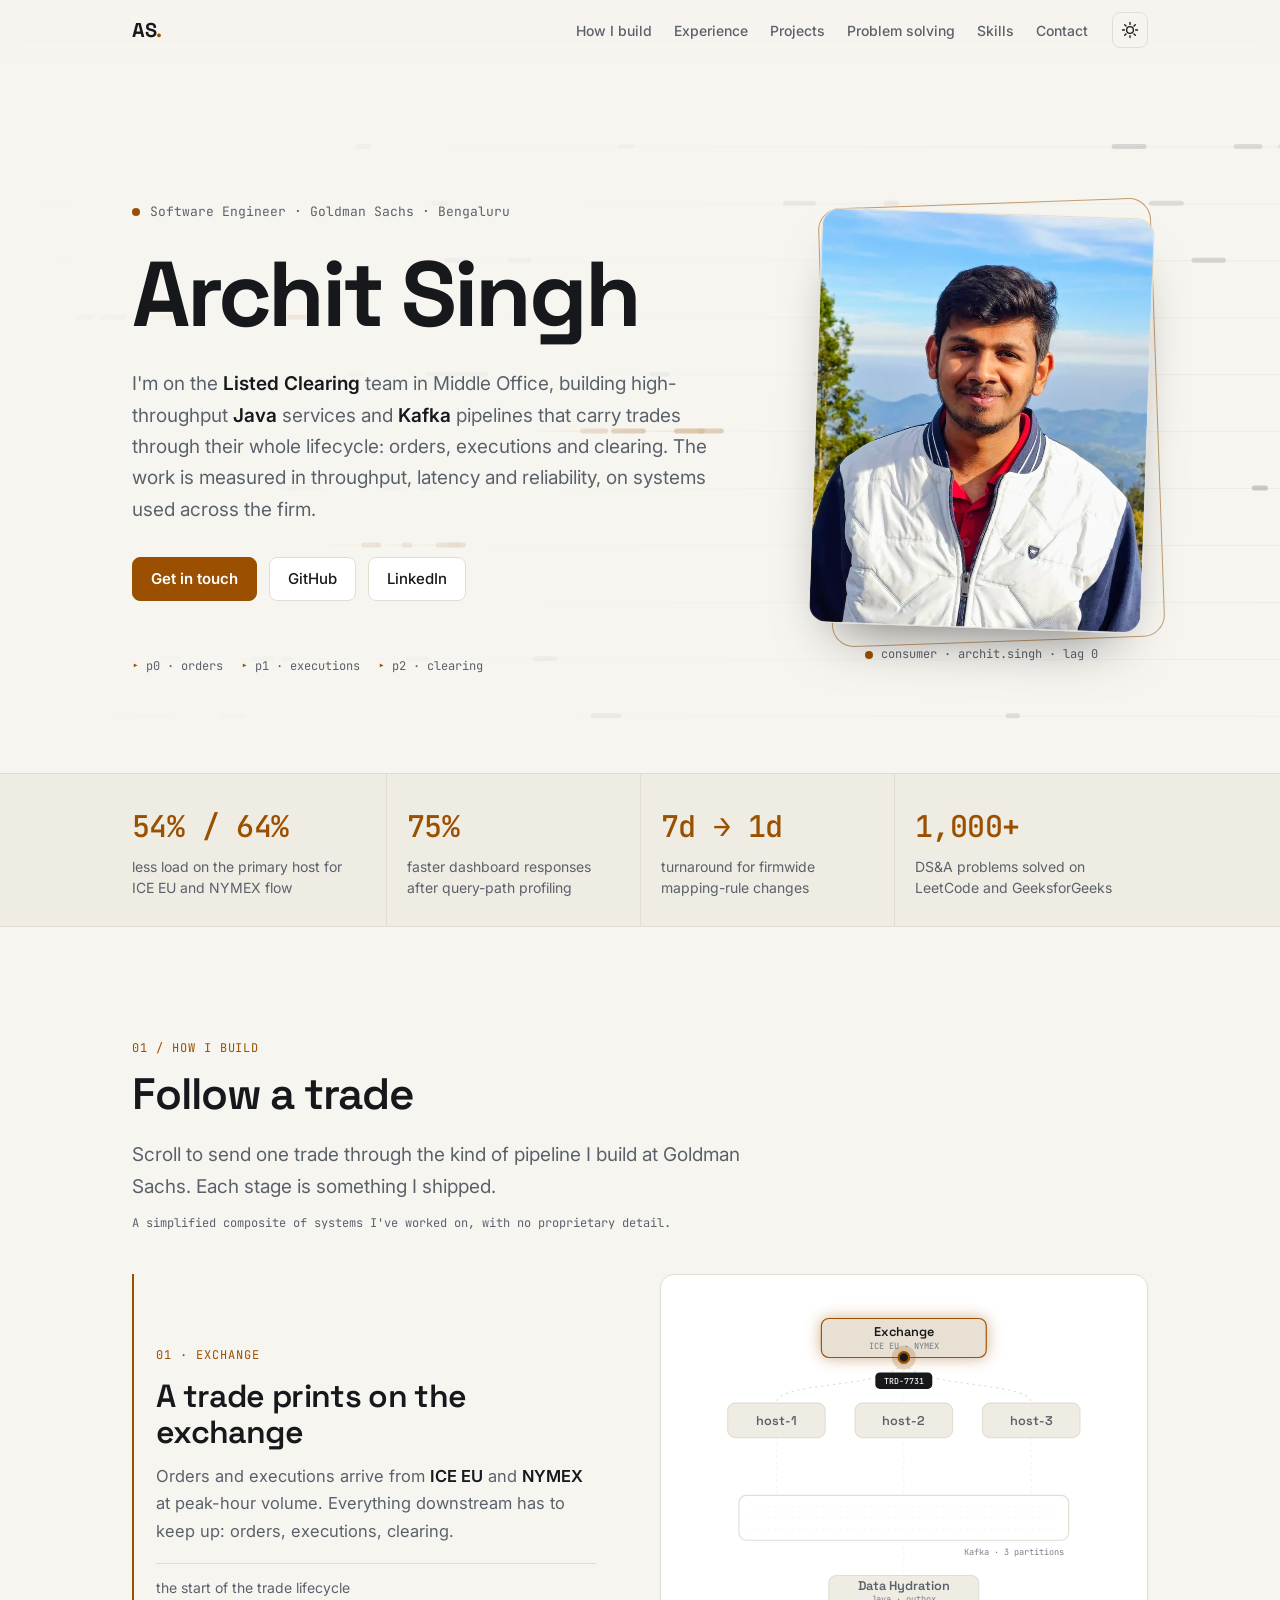
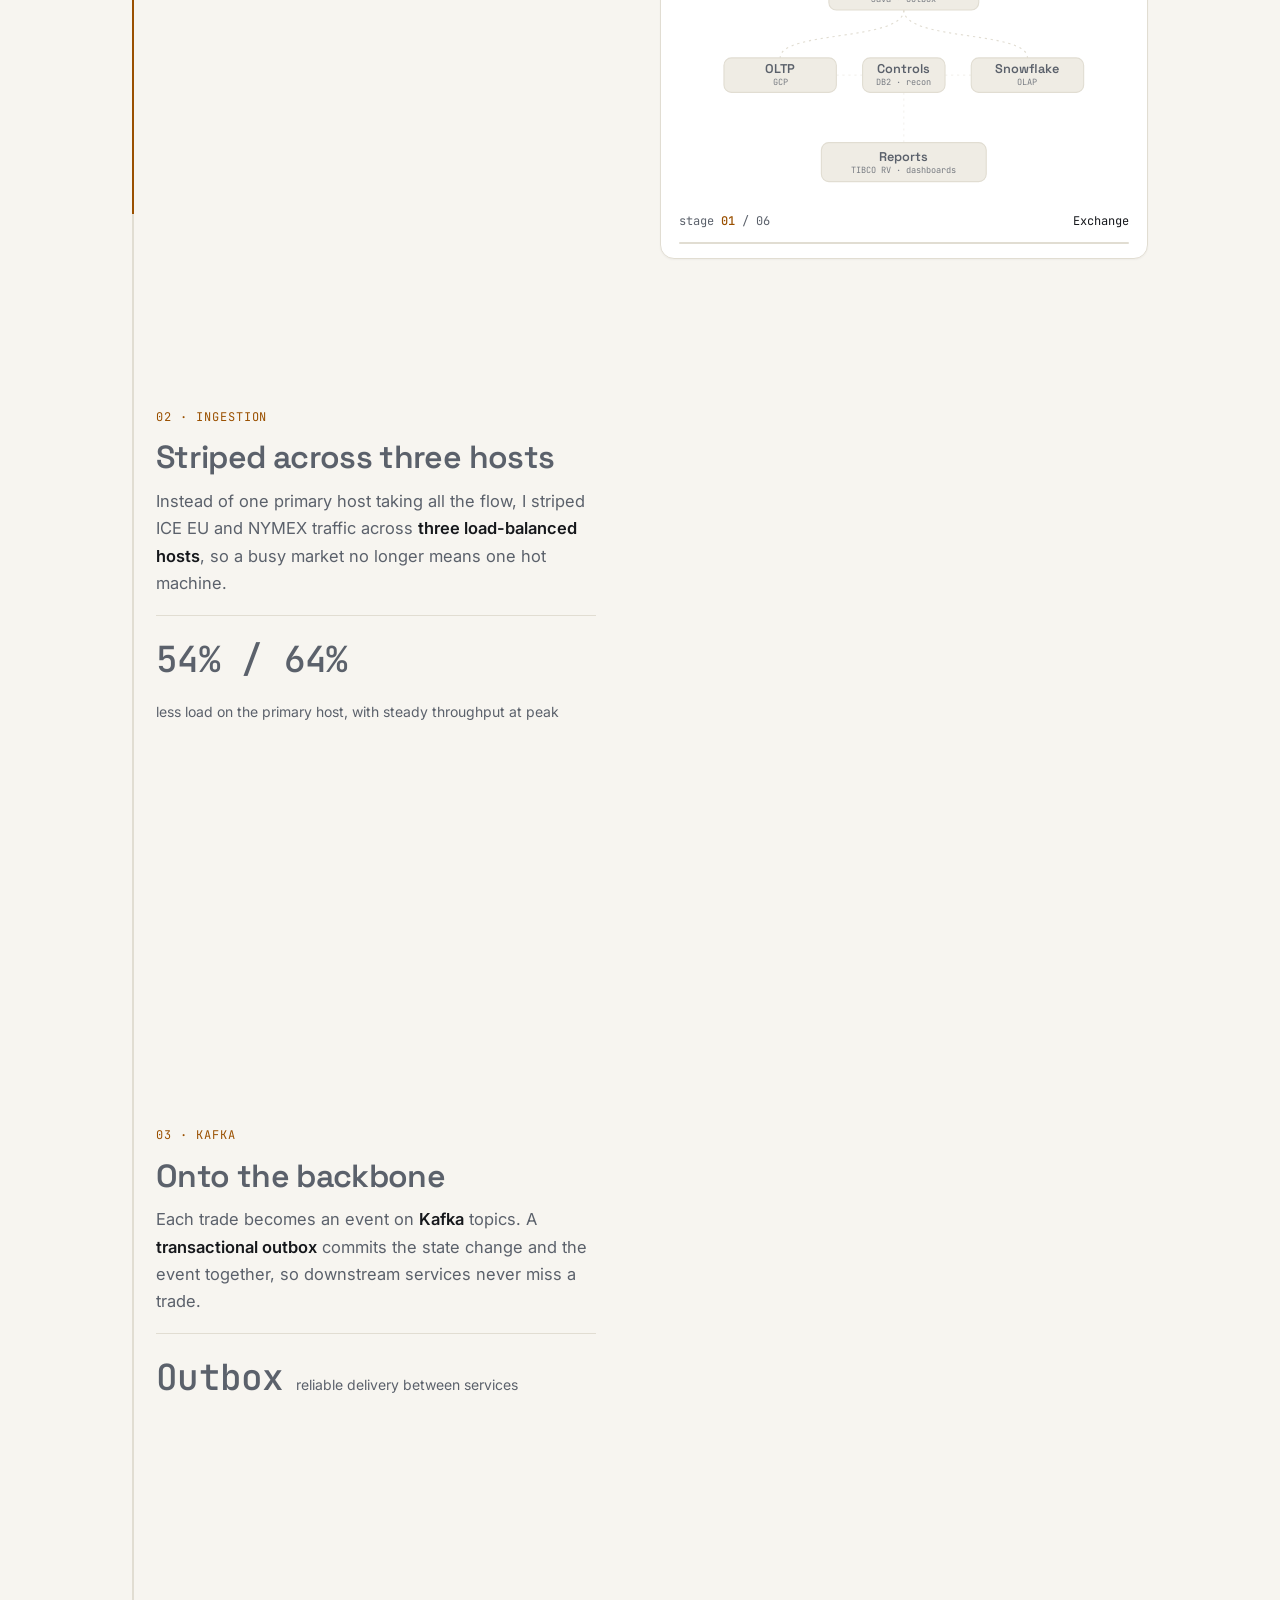
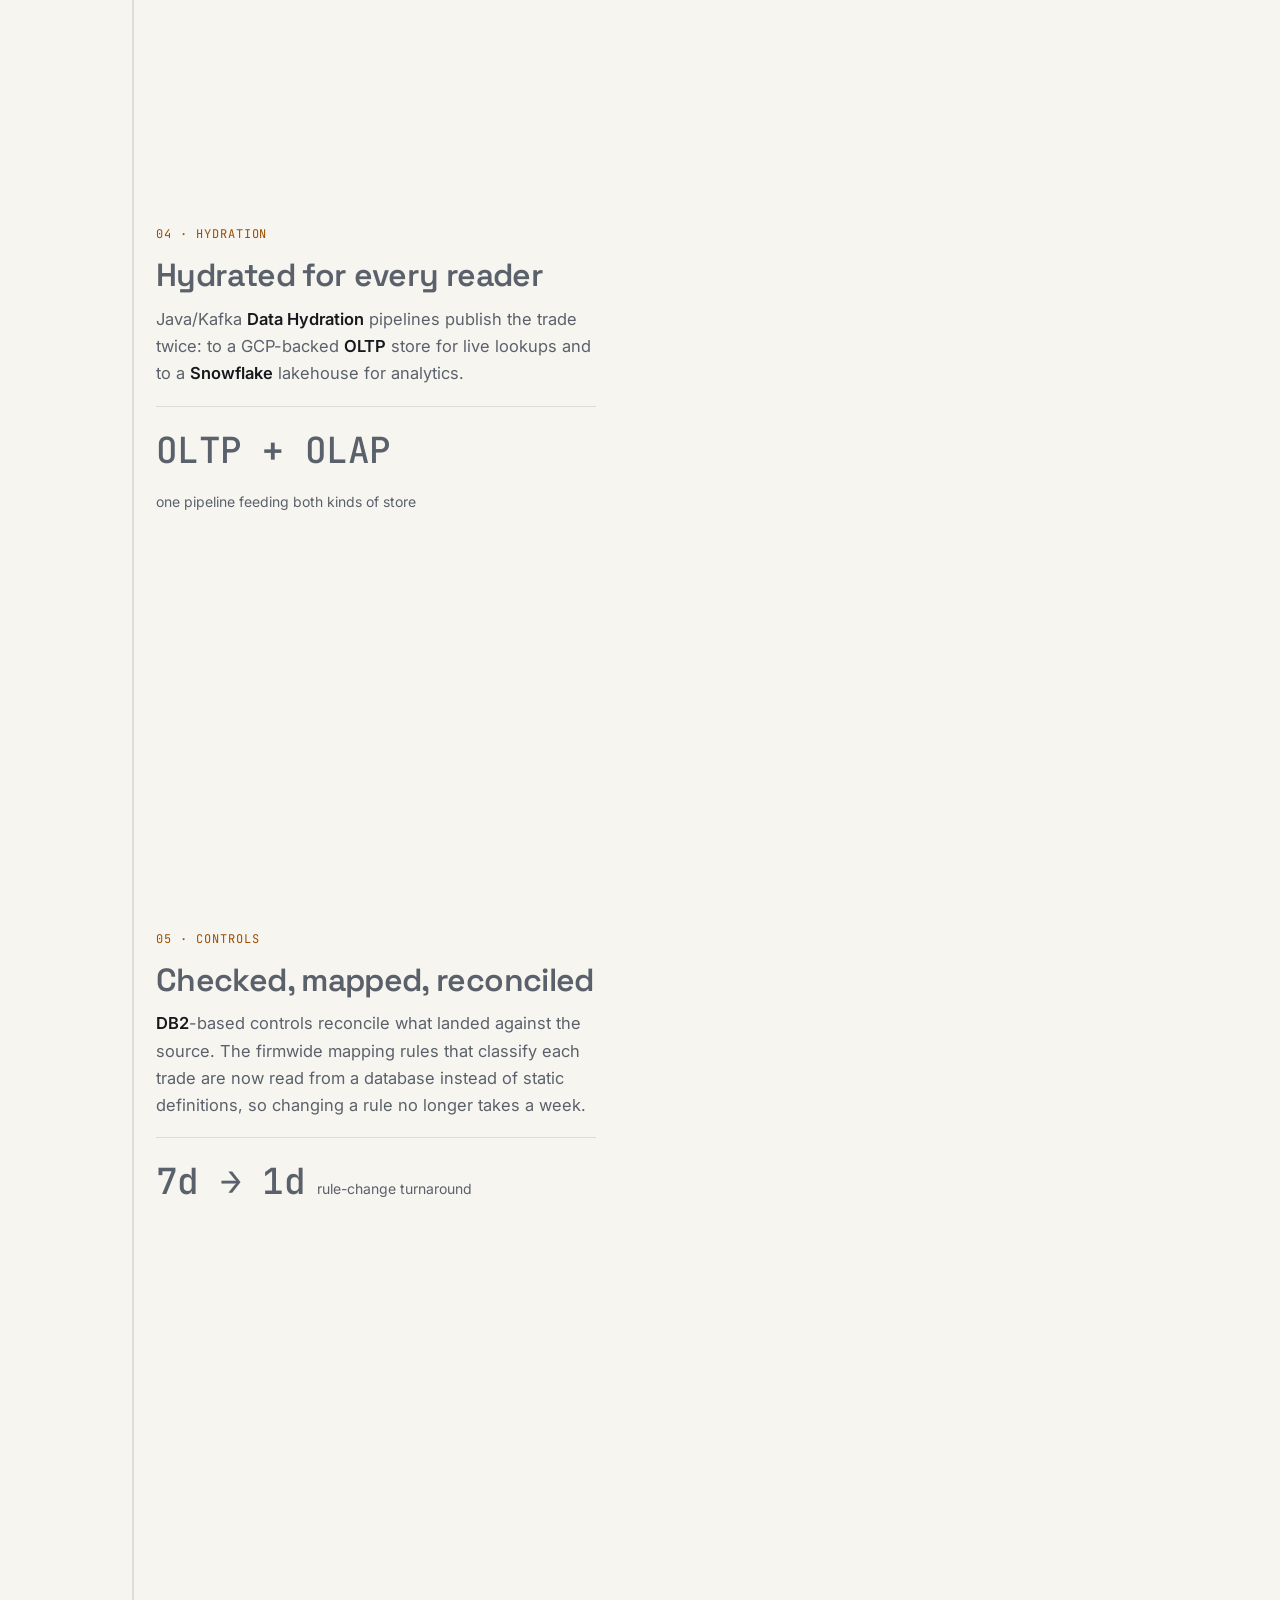
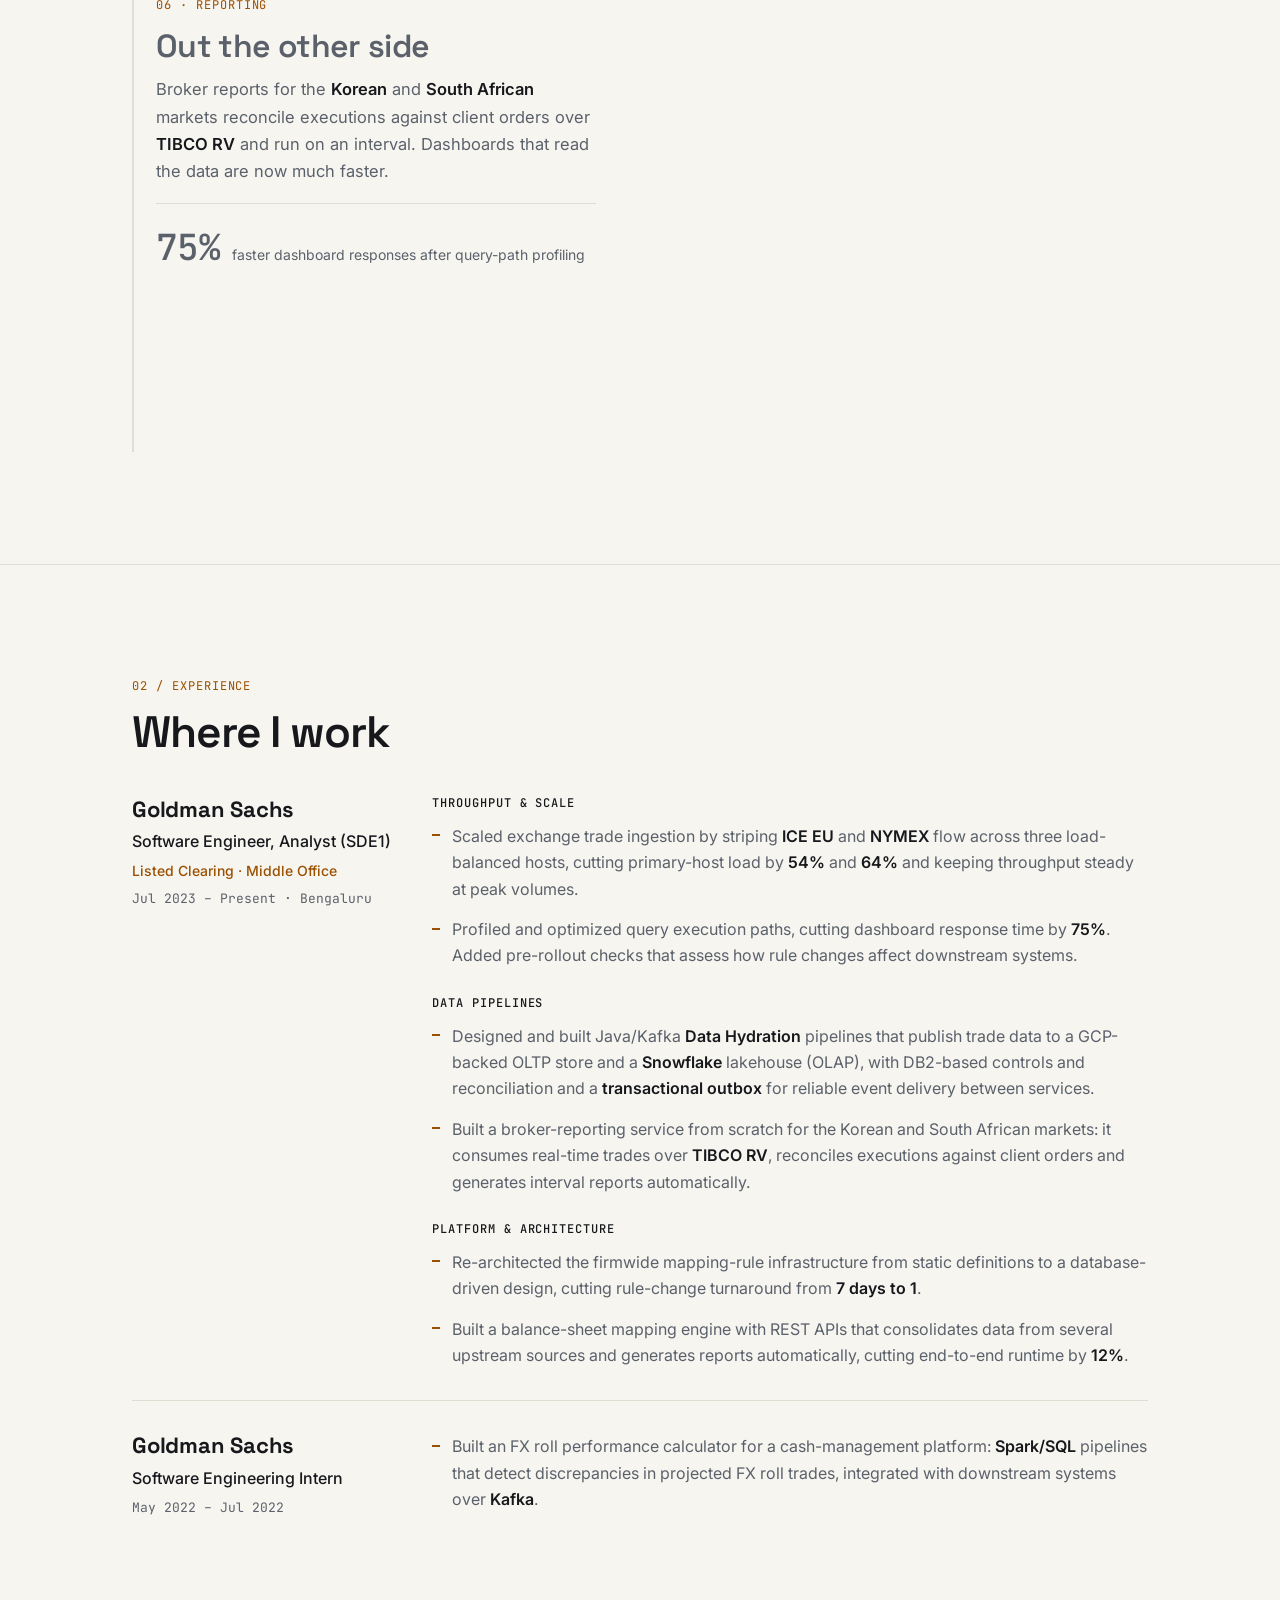
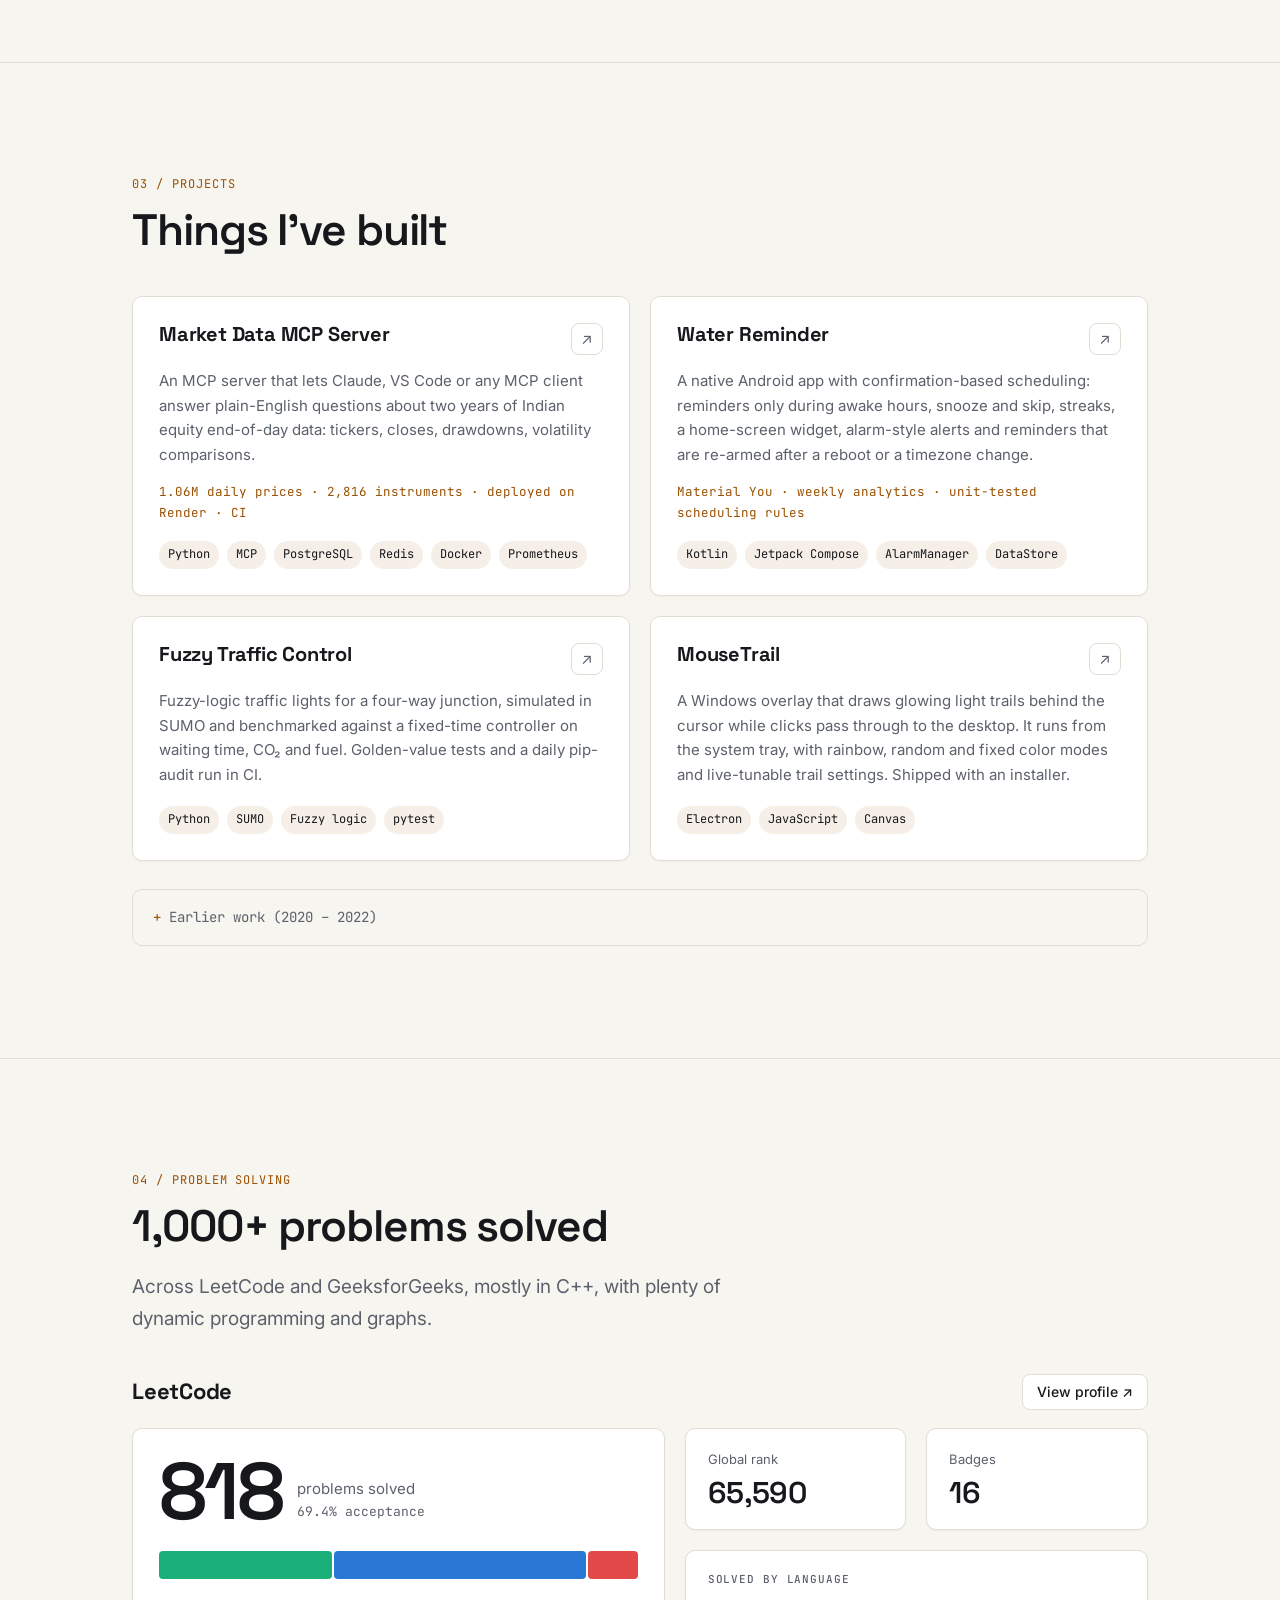
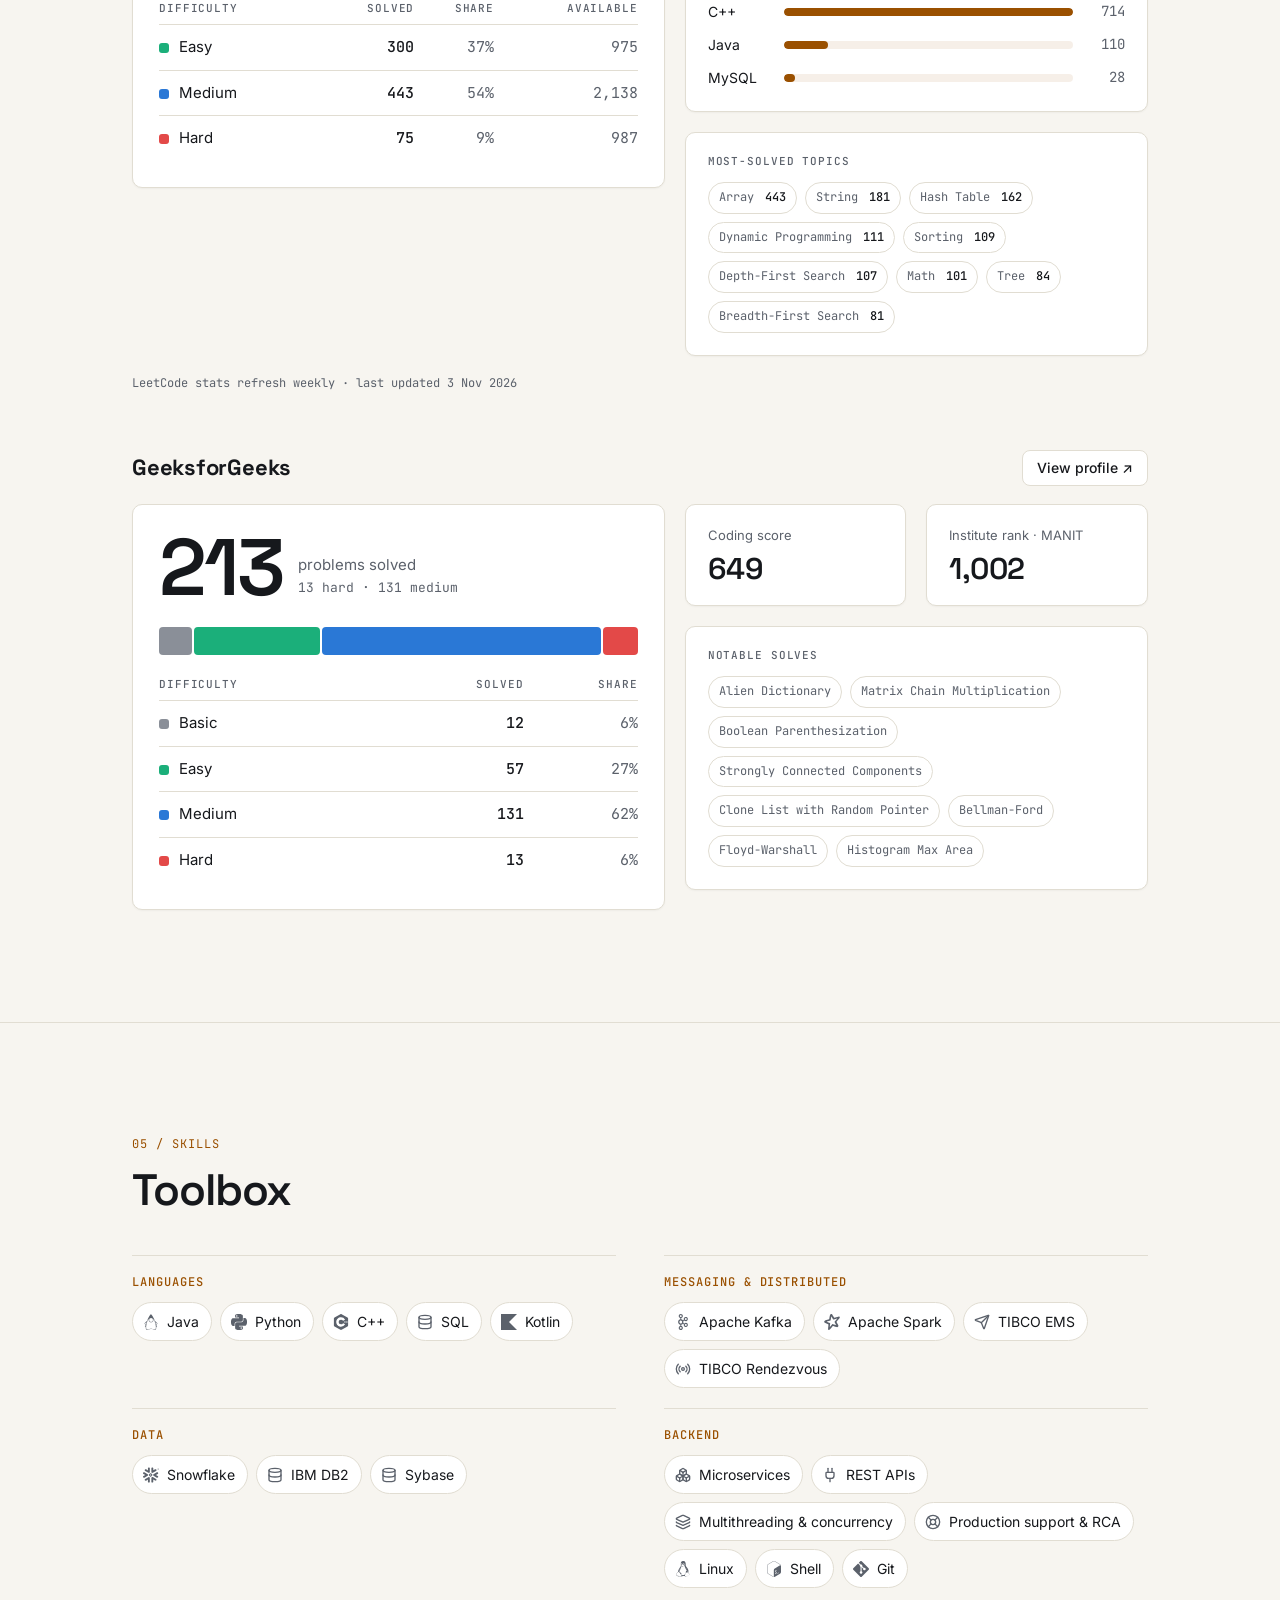
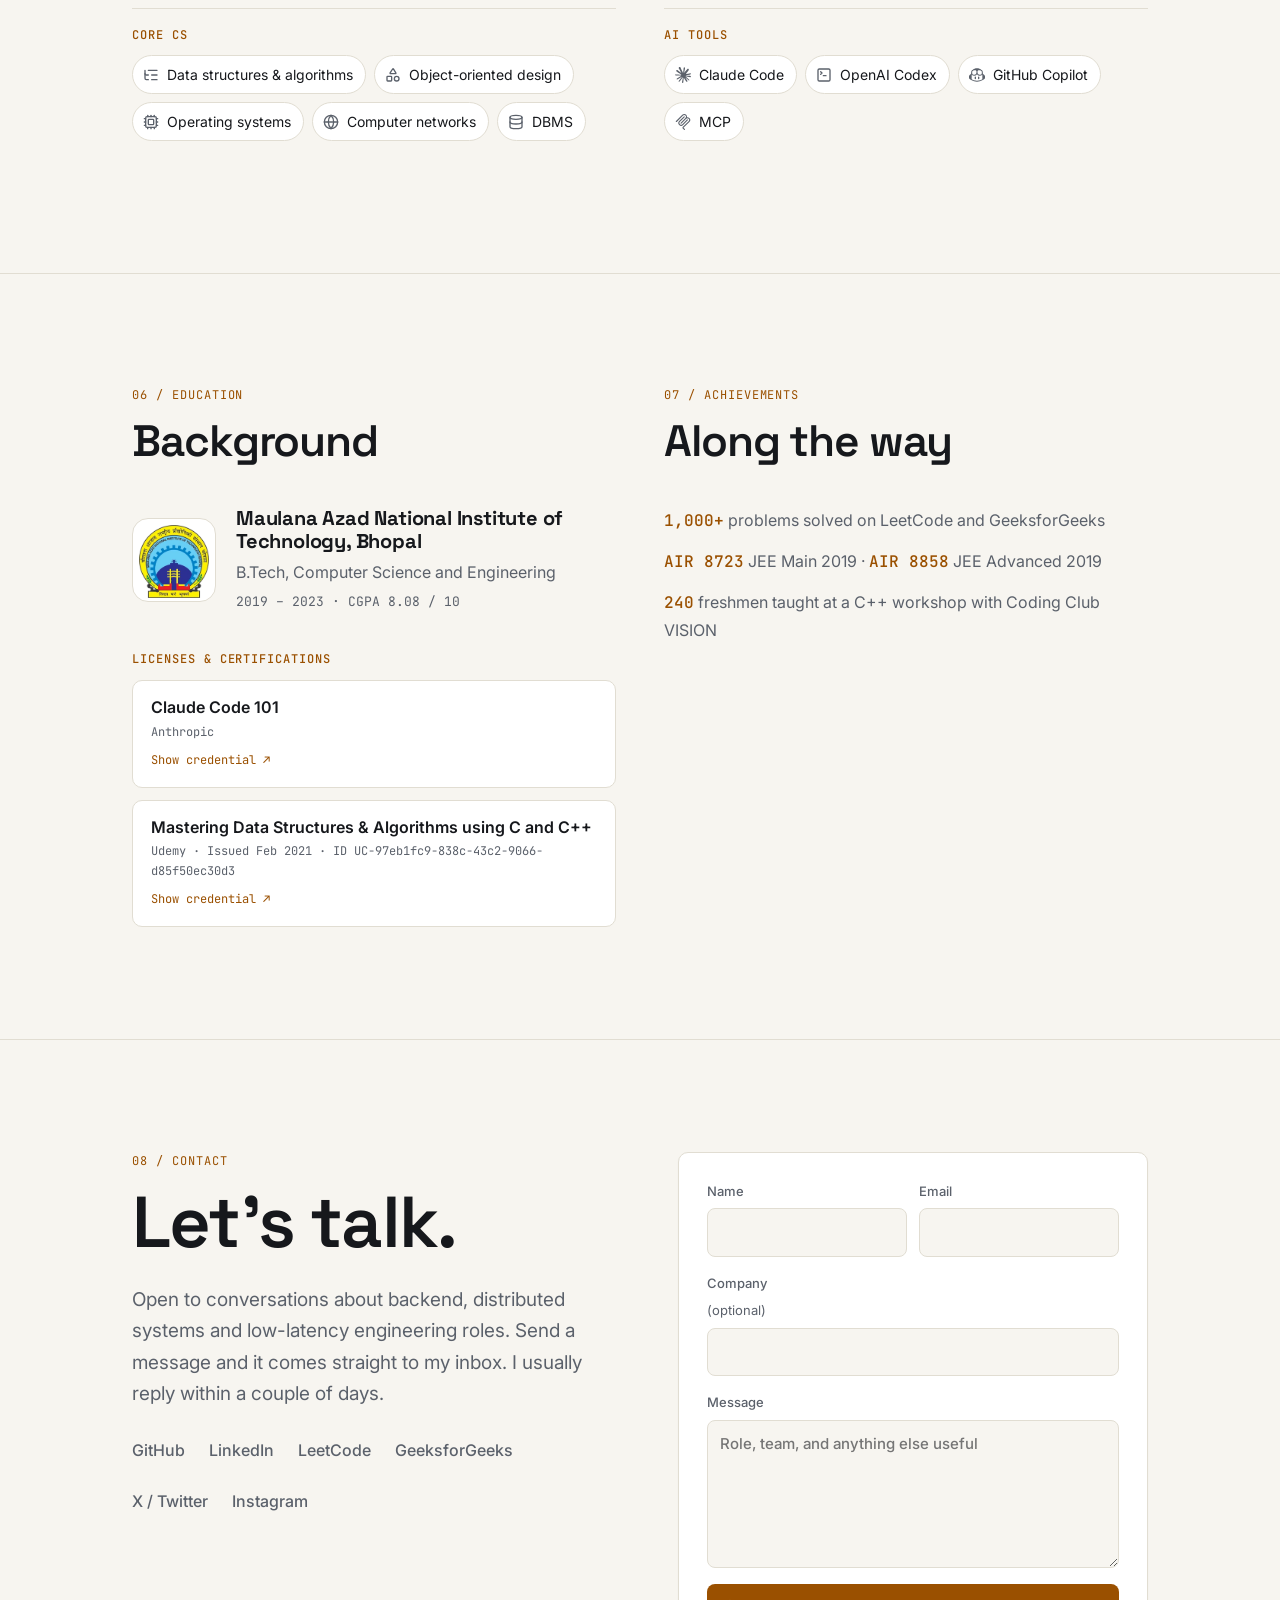
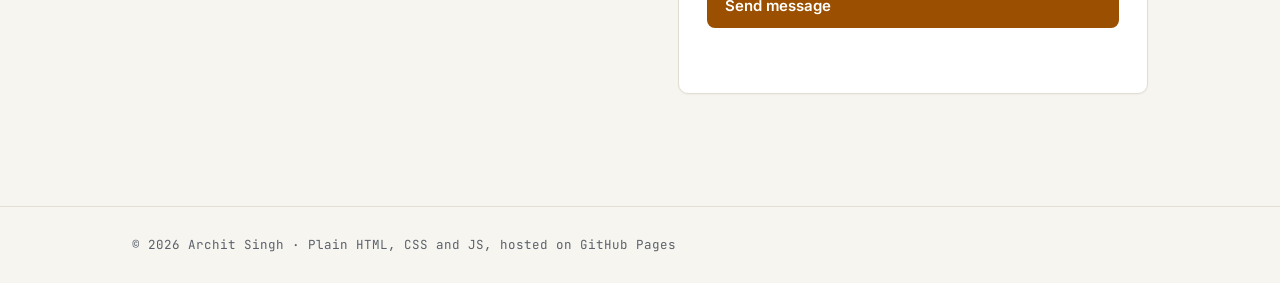
==== commit afe3a8e7: "Add 404 page, contact receipt, logo easter egg; Lighthouse fixes - 404.html: dead-letter-queue theme" ====
--- a/index.html
+++ b/index.html
@@ -17,7 +17,8 @@
   <link rel="icon" href="assets/favicon.svg" type="image/svg+xml">
   <link rel="preconnect" href="https://fonts.googleapis.com">
   <link rel="preconnect" href="https://fonts.gstatic.com" crossorigin>
-  <link href="https://fonts.googleapis.com/css2?family=Inter:wght@400;500;600&family=JetBrains+Mono:wght@400;500&family=Space+Grotesk:wght@500;600;700&display=swap" rel="stylesheet">
+  <link rel="preload" as="style" href="https://fonts.googleapis.com/css2?family=Inter:wght@400;500;600&family=JetBrains+Mono:wght@400;500&family=Space+Grotesk:wght@500;600;700&display=swap" onload="this.onload=null;this.rel='stylesheet'">
+  <noscript><link rel="stylesheet" href="https://fonts.googleapis.com/css2?family=Inter:wght@400;500;600&family=JetBrains+Mono:wght@400;500&family=Space+Grotesk:wght@500;600;700&display=swap"></noscript>
   <link rel="stylesheet" href="styles.css">
   <script>
     try { var t = localStorage.getItem('theme'); if (t) document.documentElement.dataset.theme = t; } catch (e) {}
@@ -324,18 +325,18 @@
             </div>
 
             <div class="seg" role="img" data-lc-aria aria-label="Solved by difficulty: Easy 300 (37%), Medium 443 (54%), Hard 75 (9%)">
-              <span class="seg-part d-easy" tabindex="0" data-lc-seg="Easy" style="flex-grow:300" data-tip="Easy · 300 solved · 37%"><span class="seg-lbl">37%</span></span>
-              <span class="seg-part d-med" tabindex="0" data-lc-seg="Medium" style="flex-grow:443" data-tip="Medium · 443 solved · 54%"><span class="seg-lbl">54%</span></span>
-              <span class="seg-part d-hard" tabindex="0" data-lc-seg="Hard" style="flex-grow:75" data-tip="Hard · 75 solved · 9%"><span class="seg-lbl">9%</span></span>
+              <span class="seg-part d-easy" tabindex="0" data-lc-seg="Easy" style="flex-grow:300" data-tip="Easy · 300 solved · 37%"></span>
+              <span class="seg-part d-med" tabindex="0" data-lc-seg="Medium" style="flex-grow:443" data-tip="Medium · 443 solved · 54%"></span>
+              <span class="seg-part d-hard" tabindex="0" data-lc-seg="Hard" style="flex-grow:75" data-tip="Hard · 75 solved · 9%"></span>
             </div>
 
             <table class="lc-table">
               <caption class="sr-only">Problems solved by difficulty</caption>
-              <thead><tr><th scope="col">Difficulty</th><th scope="col">Solved</th><th scope="col">Available</th></tr></thead>
+              <thead><tr><th scope="col">Difficulty</th><th scope="col">Solved</th><th scope="col">Share</th><th scope="col">Available</th></tr></thead>
               <tbody>
-                <tr><th scope="row"><i class="sw d-easy"></i>Easy</th><td class="mono" data-lc="Easy.solved">300</td><td class="mono" data-lc="Easy.total">975</td></tr>
-                <tr><th scope="row"><i class="sw d-med"></i>Medium</th><td class="mono" data-lc="Medium.solved">443</td><td class="mono" data-lc="Medium.total">2,138</td></tr>
-                <tr><th scope="row"><i class="sw d-hard"></i>Hard</th><td class="mono" data-lc="Hard.solved">75</td><td class="mono" data-lc="Hard.total">987</td></tr>
+                <tr><th scope="row"><i class="sw d-easy"></i>Easy</th><td class="mono" data-lc="Easy.solved">300</td><td class="mono" data-lc="Easy.share">37%</td><td class="mono" data-lc="Easy.total">975</td></tr>
+                <tr><th scope="row"><i class="sw d-med"></i>Medium</th><td class="mono" data-lc="Medium.solved">443</td><td class="mono" data-lc="Medium.share">54%</td><td class="mono" data-lc="Medium.total">2,138</td></tr>
+                <tr><th scope="row"><i class="sw d-hard"></i>Hard</th><td class="mono" data-lc="Hard.solved">75</td><td class="mono" data-lc="Hard.share">9%</td><td class="mono" data-lc="Hard.total">987</td></tr>
               </tbody>
             </table>
           </div>
@@ -378,19 +379,19 @@
               <span class="lc-sub">problems solved<br><span class="mono">13 hard · 131 medium</span></span>
             </div>
             <div class="seg" role="img" aria-label="Solved by difficulty: Basic 12 (6%), Easy 57 (27%), Medium 131 (62%), Hard 13 (6%)">
-              <span class="seg-part d-basic" tabindex="0" style="flex-grow:12" data-tip="Basic · 12 solved · 6%"><span class="seg-lbl"></span></span>
-              <span class="seg-part d-easy" tabindex="0" style="flex-grow:57" data-tip="Easy · 57 solved · 27%"><span class="seg-lbl">27%</span></span>
-              <span class="seg-part d-med" tabindex="0" style="flex-grow:131" data-tip="Medium · 131 solved · 62%"><span class="seg-lbl">62%</span></span>
-              <span class="seg-part d-hard" tabindex="0" style="flex-grow:13" data-tip="Hard · 13 solved · 6%"><span class="seg-lbl"></span></span>
+              <span class="seg-part d-basic" tabindex="0" style="flex-grow:12" data-tip="Basic · 12 solved · 6%"></span>
+              <span class="seg-part d-easy" tabindex="0" style="flex-grow:57" data-tip="Easy · 57 solved · 27%"></span>
+              <span class="seg-part d-med" tabindex="0" style="flex-grow:131" data-tip="Medium · 131 solved · 62%"></span>
+              <span class="seg-part d-hard" tabindex="0" style="flex-grow:13" data-tip="Hard · 13 solved · 6%"></span>
             </div>
             <table class="lc-table">
               <caption class="sr-only">GeeksforGeeks problems solved by difficulty</caption>
-              <thead><tr><th scope="col">Difficulty</th><th scope="col">Solved</th></tr></thead>
+              <thead><tr><th scope="col">Difficulty</th><th scope="col">Solved</th><th scope="col">Share</th></tr></thead>
               <tbody>
-                <tr><th scope="row"><i class="sw d-basic"></i>Basic</th><td class="mono">12</td></tr>
-                <tr><th scope="row"><i class="sw d-easy"></i>Easy</th><td class="mono">57</td></tr>
-                <tr><th scope="row"><i class="sw d-med"></i>Medium</th><td class="mono">131</td></tr>
-                <tr><th scope="row"><i class="sw d-hard"></i>Hard</th><td class="mono">13</td></tr>
+                <tr><th scope="row"><i class="sw d-basic"></i>Basic</th><td class="mono">12</td><td class="mono">6%</td></tr>
+                <tr><th scope="row"><i class="sw d-easy"></i>Easy</th><td class="mono">57</td><td class="mono">27%</td></tr>
+                <tr><th scope="row"><i class="sw d-med"></i>Medium</th><td class="mono">131</td><td class="mono">62%</td></tr>
+                <tr><th scope="row"><i class="sw d-hard"></i>Hard</th><td class="mono">13</td><td class="mono">6%</td></tr>
               </tbody>
             </table>
           </div>
--- a/styles.css
+++ b/styles.css
@@ -29,9 +29,9 @@
   --line: #e1ddd2;
   --text: #16181c;
   --muted: #5b616b;
-  --accent: #b45f00;
+  --accent: #9a5000;
   --accent-ink: #ffffff;
-  --accent-soft: rgba(180, 95, 0, 0.09);
+  --accent-soft: rgba(154, 80, 0, 0.09);
   --lane: rgba(0, 0, 0, 0.045);
   --shadow: 0 1px 2px rgba(0, 0, 0, 0.04);
   color-scheme: light;
@@ -45,9 +45,9 @@
     --line: #e1ddd2;
     --text: #16181c;
     --muted: #5b616b;
-    --accent: #b45f00;
+    --accent: #9a5000;
     --accent-ink: #ffffff;
-    --accent-soft: rgba(180, 95, 0, 0.09);
+    --accent-soft: rgba(154, 80, 0, 0.09);
     --lane: rgba(0, 0, 0, 0.045);
     --shadow: 0 1px 2px rgba(0, 0, 0, 0.04);
     color-scheme: light;
@@ -322,17 +322,18 @@
 .stage-card { position: relative; border: 1px solid var(--line); border-radius: 14px; background: var(--surface); padding: 18px 18px 14px; box-shadow: var(--shadow); }
 .pipe { display: block; width: 100%; height: auto; max-height: calc(100vh - 170px); overflow: visible; }
 
-.step { min-height: 78vh; display: flex; flex-direction: column; justify-content: center; gap: 12px; padding: 24px 0; opacity: .35; transition: opacity .4s; }
+.step { min-height: 78vh; display: flex; flex-direction: column; justify-content: center; gap: 12px; padding: 24px 0 24px 22px; border-left: 2px solid var(--line); transition: border-color .4s; }
 .step:first-child { min-height: 60vh; justify-content: flex-start; padding-top: 8vh; }
 .step:last-child { min-height: 70vh; }
-.step.is-active { opacity: 1; }
+.step.is-active { border-left-color: var(--accent); }
+.trade.js .step:not(.is-active) h3, .trade.js .step:not(.is-active) .step-metric .num { color: var(--muted); }
+.step h3, .step-metric .num { transition: color .4s; }
 .step-n { font-size: 12px; color: var(--accent); text-transform: uppercase; letter-spacing: .08em; }
 .step h3 { font-size: clamp(24px, 3vw, 32px); font-weight: 600; letter-spacing: -0.02em; }
 .step > p:not(.step-n):not(.step-metric) { color: var(--muted); font-size: 16.5px; max-width: 46ch; }
 .step-metric { display: flex; align-items: baseline; gap: 12px; flex-wrap: wrap; margin-top: 6px; padding-top: 14px; border-top: 1px solid var(--line); max-width: 46ch; }
 .step-metric .num { font-size: clamp(26px, 3.4vw, 36px); color: var(--accent); letter-spacing: -0.02em; }
 .step-metric .lbl { color: var(--muted); font-size: 14px; }
-.no-js .step, .trade:not(.js) .step { opacity: 1; }
 
 /* diagram */
 .pipe .edges path { fill: none; stroke: var(--line); stroke-width: 1.5; stroke-dasharray: 3 5; transition: stroke .5s, stroke-dasharray .5s; }
@@ -368,7 +369,7 @@
 
 @media (prefers-reduced-motion: reduce) {
   .trade-dot .halo { animation: none; opacity: .5; }
-  .step, .pipe [data-s], .pipe .edges path, .pipe .nodes rect { transition: none; }
+  .step, .step h3, .step-metric .num, .pipe [data-s], .pipe .edges path, .pipe .nodes rect { transition: none; }
 }
 
 @media (max-width: 900px) {
@@ -430,7 +431,7 @@
 .contact-form { gap: 16px; padding: clamp(20px, 3vw, 28px); }
 .contact-form:hover { transform: none; border-color: var(--line); }
 .contact-form label { display: grid; gap: 6px; font-size: 13px; font-weight: 500; color: var(--muted); }
-.contact-form .opt { font-weight: 400; opacity: .8; }
+.contact-form .opt { font-weight: 400; }
 .contact-form input, .contact-form textarea {
   font: inherit; font-size: 15px; color: var(--text); background: var(--bg); border: 1px solid var(--line);
   border-radius: 8px; padding: 11px 12px; width: 100%; transition: border-color .15s;
@@ -455,3 +456,57 @@
 .edu-logo img { width: 100%; height: 100%; object-fit: contain; }
 @media (max-width: 420px) { .edu { align-items: flex-start; } .edu-logo { width: 64px; height: 64px; padding: 8px; } }
 .team { margin-top: 4px; font-size: 14px; color: var(--accent); font-weight: 500; }
+
+/* ---------- 404 page ---------- */
+.nf-body { min-height: 100vh; display: flex; flex-direction: column; }
+.nf { flex: 1; width: 100%; padding-top: clamp(48px, 10vh, 120px); padding-bottom: 64px; }
+.nf h1 { font-size: clamp(32px, 6vw, 60px); font-weight: 700; letter-spacing: -0.03em; max-width: 16ch; margin-top: 10px; }
+.nf .lede { max-width: 56ch; }
+.dlq { display: block; width: 100%; max-width: 640px; height: auto; margin: 36px 0 12px; overflow: visible; }
+.dlq .lanes line { stroke: var(--line); stroke-width: 1.5; stroke-dasharray: 3 5; }
+.dlq .lane-lbl text { font-size: 11px; fill: var(--muted); }
+.dlq .flow { fill: var(--muted); opacity: .5; animation: nf-flow linear infinite; }
+.dlq .f1 { animation-duration: 3.2s; } .dlq .f2 { animation-duration: 4.1s; animation-delay: -1.5s; } .dlq .f3 { animation-duration: 3.6s; animation-delay: -2.4s; }
+@keyframes nf-flow { from { transform: translateX(20px); } to { transform: translateX(400px); } }
+.dlq .drop-path { fill: none; stroke: color-mix(in srgb, var(--accent) 45%, transparent); stroke-width: 1.5; stroke-dasharray: 4 5; }
+.dlq .dlq-box rect { fill: color-mix(in srgb, var(--accent) 7%, var(--surface)); stroke: var(--accent); stroke-width: 1.5; }
+.dlq .dlq-box .t { font: 600 15px var(--f-display); fill: var(--text); }
+.dlq .dlq-box .sub { font-size: 10.5px; fill: var(--muted); }
+.dlq .lost .core { fill: var(--text); stroke: var(--accent); stroke-width: 3; }
+.dlq .lost .halo { fill: color-mix(in srgb, var(--accent) 25%, transparent); }
+.msg { display: grid; gap: 6px; margin: 8px 0 32px; font-size: 13px; }
+.msg div { display: flex; gap: 16px; }
+.msg dt { width: 60px; color: var(--muted); }
+.msg dd { margin: 0; color: var(--text); overflow-wrap: anywhere; }
+@media (prefers-reduced-motion: reduce) { .dlq .flow { animation: none; } }
+
+/* ---------- Contact receipt ("printed" confirmation) ---------- */
+.receipt-slot { overflow: hidden; padding-bottom: 10px; }
+.receipt {
+  position: relative; margin-top: 4px; padding: 16px 18px 22px; font-size: 12.5px; line-height: 1.75; color: var(--text);
+  background: var(--bg); border: 1px dashed color-mix(in srgb, var(--accent) 55%, var(--line)); border-bottom: 0; border-radius: 8px 8px 0 0;
+  animation: print 1.1s steps(9, end) both;
+}
+/* torn, zig-zag bottom edge */
+.receipt::after {
+  content: ""; position: absolute; left: -1px; right: -1px; bottom: -8px; height: 8px;
+  background: linear-gradient(-45deg, transparent 6px, var(--bg) 0) 0 0 / 12px 8px repeat-x,
+              linear-gradient(45deg, transparent 6px, var(--bg) 0) 0 0 / 12px 8px repeat-x;
+}
+.receipt .r-head { display: flex; justify-content: space-between; color: var(--accent); font-weight: 500; letter-spacing: .06em; margin-bottom: 6px; }
+.receipt .r-row { display: flex; justify-content: space-between; gap: 16px; }
+.receipt .r-row span:first-child { color: var(--muted); }
+.receipt .r-row span:last-child { text-align: right; overflow-wrap: anywhere; }
+.receipt .r-ok { color: var(--d-easy); font-weight: 500; }
+.receipt .r-foot { margin-top: 8px; padding-top: 8px; border-top: 1px dashed var(--line); color: var(--muted); text-align: center; }
+@keyframes print { from { clip-path: inset(0 0 100% 0); transform: translateY(-12px); } to { clip-path: inset(0 0 -10px 0); transform: none; } }
+@media (prefers-reduced-motion: reduce) { .receipt { animation: none; } }
+
+/* ---------- Logo easter egg: the dot fires a message along the nav ---------- */
+.nav-inner { position: relative; }
+.nav .shot { position: absolute; left: 0; bottom: -1px; width: 26px; height: 2px; border-radius: 2px; background: var(--accent); opacity: 0; pointer-events: none; box-shadow: 0 0 10px var(--accent); }
+.nav.fire .shot { animation: shot 1s cubic-bezier(.45, 0, .2, 1) forwards; }
+@keyframes shot { 0% { opacity: 1; transform: translateX(var(--from, 30px)) scaleX(.4); } 25% { transform: translateX(calc(var(--from, 30px) + 60px)) scaleX(1.6); } 100% { opacity: 0; transform: translateX(var(--to, 900px)) scaleX(1); } }
+.brand .dot { display: inline-block; transition: transform .2s; }
+.nav.fire .brand .dot { animation: recoil .45s ease-out; }
+@keyframes recoil { 0% { transform: scale(1); } 30% { transform: scale(1.8); } 100% { transform: scale(1); } }
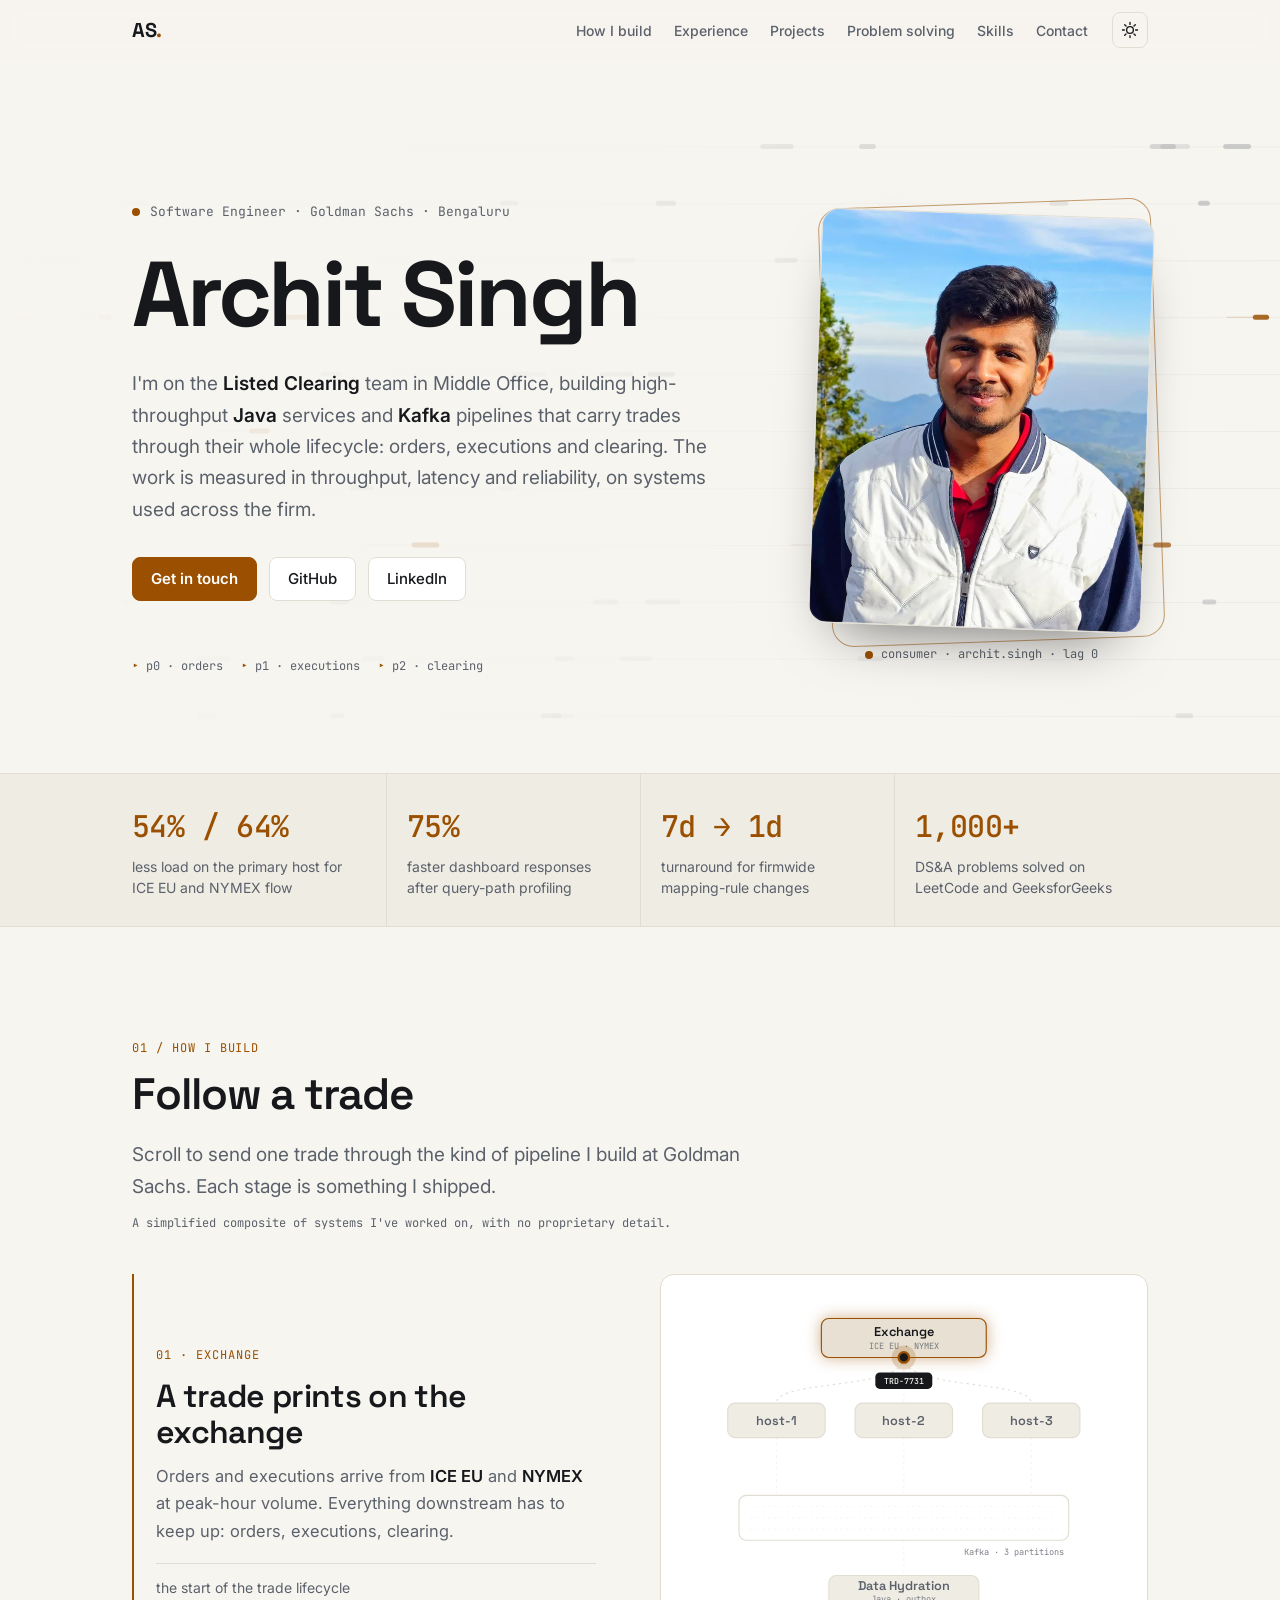
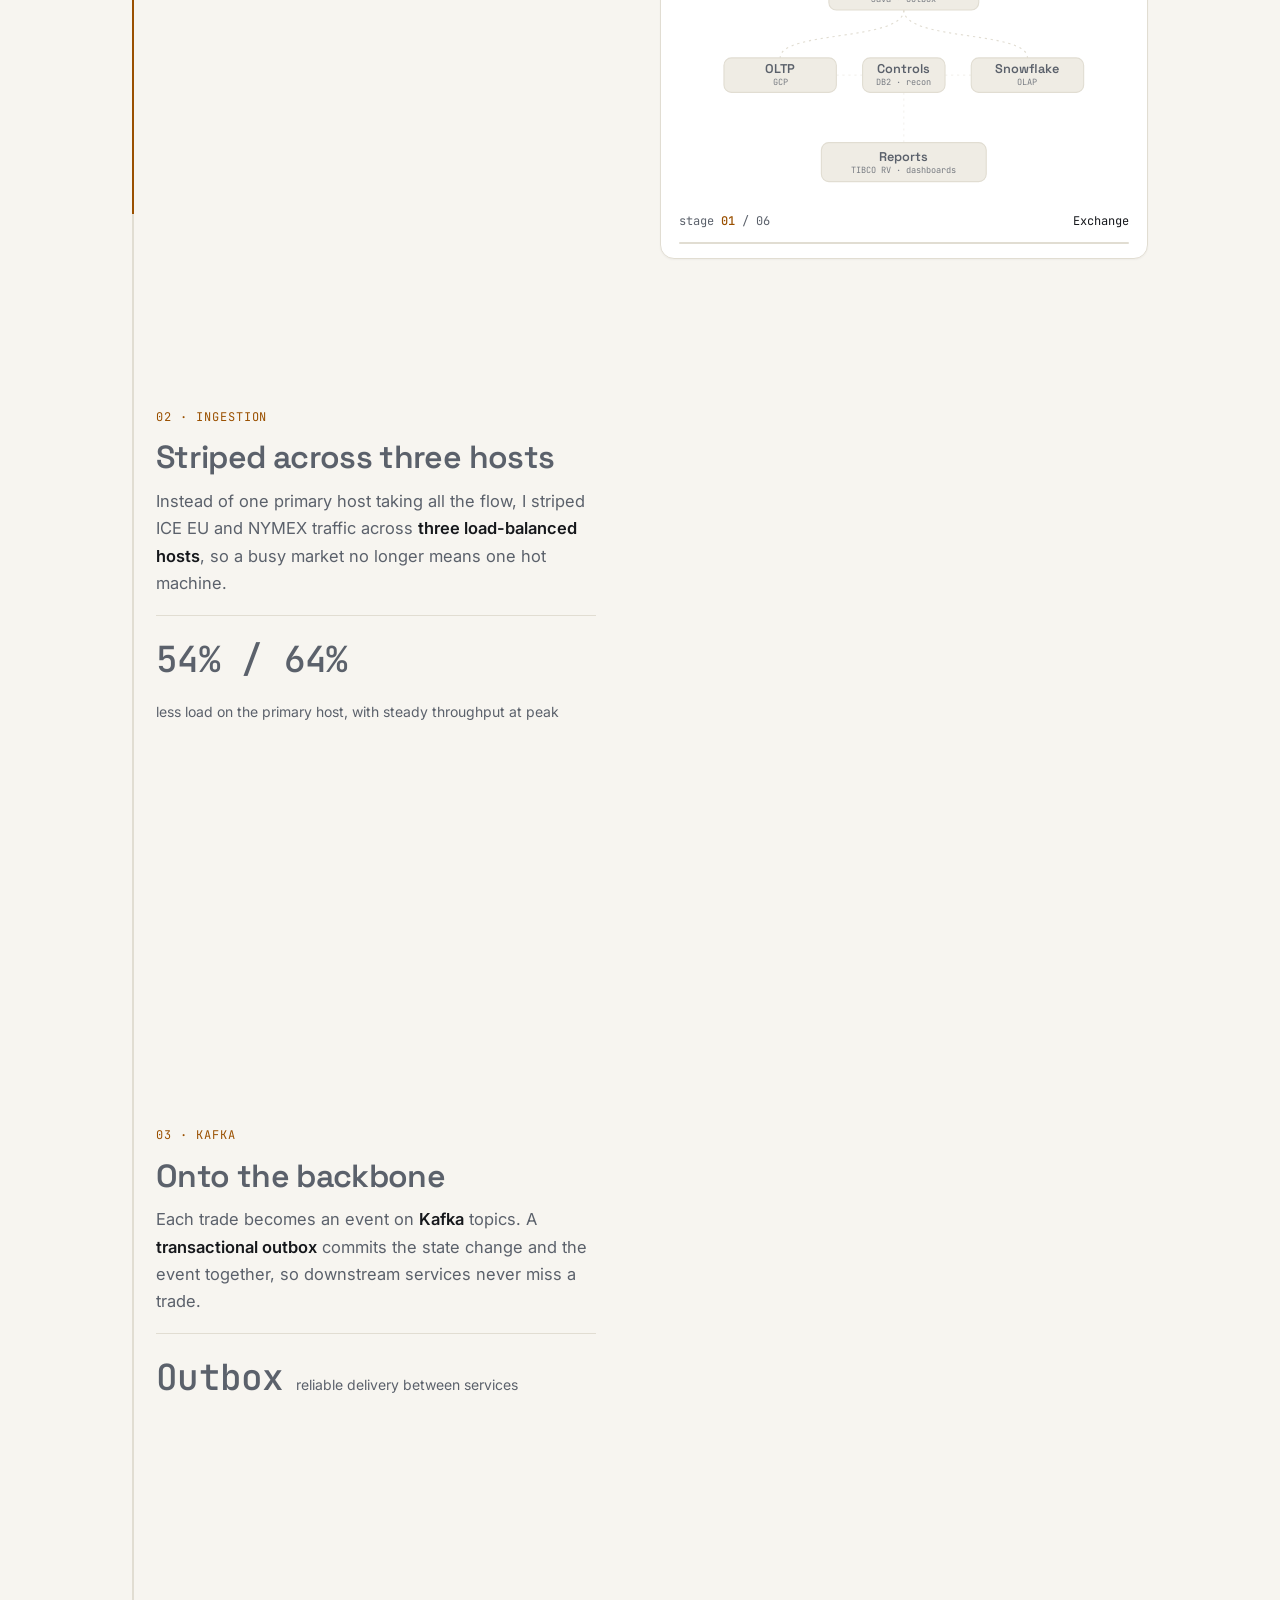
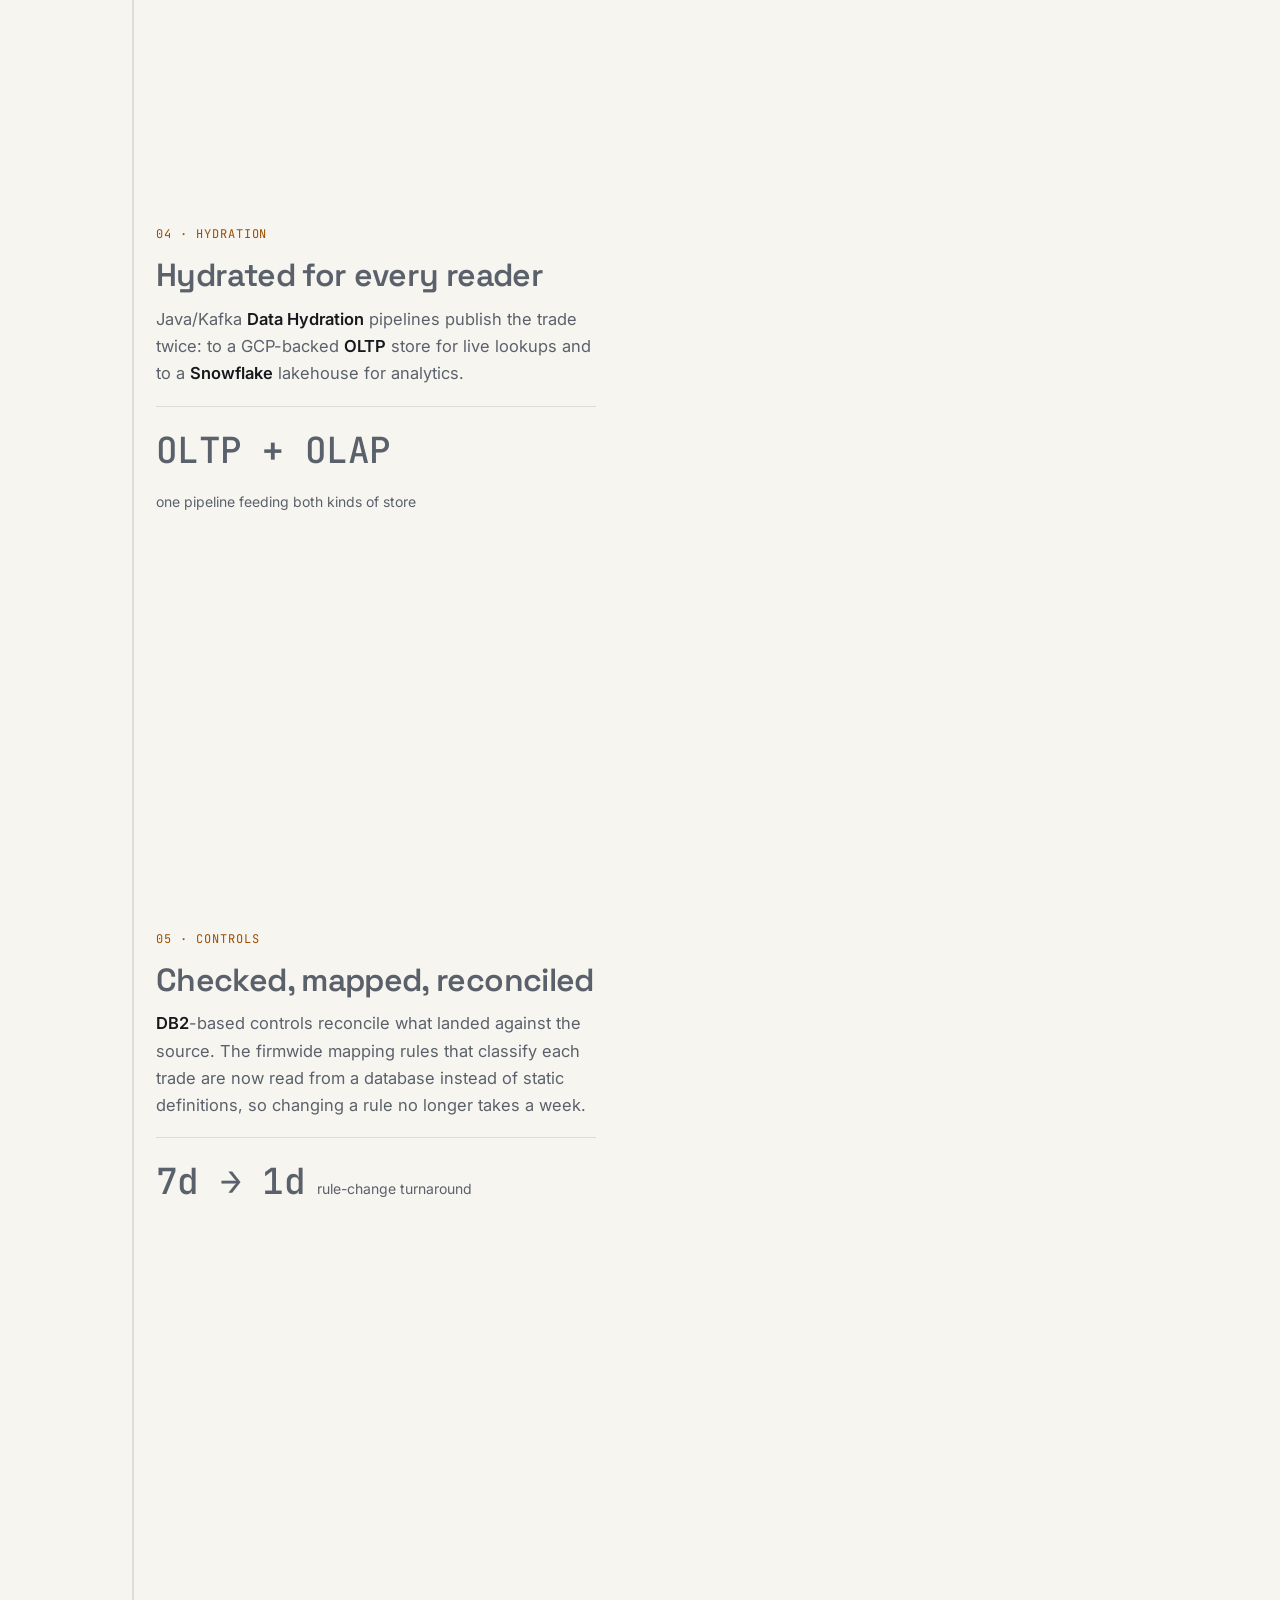
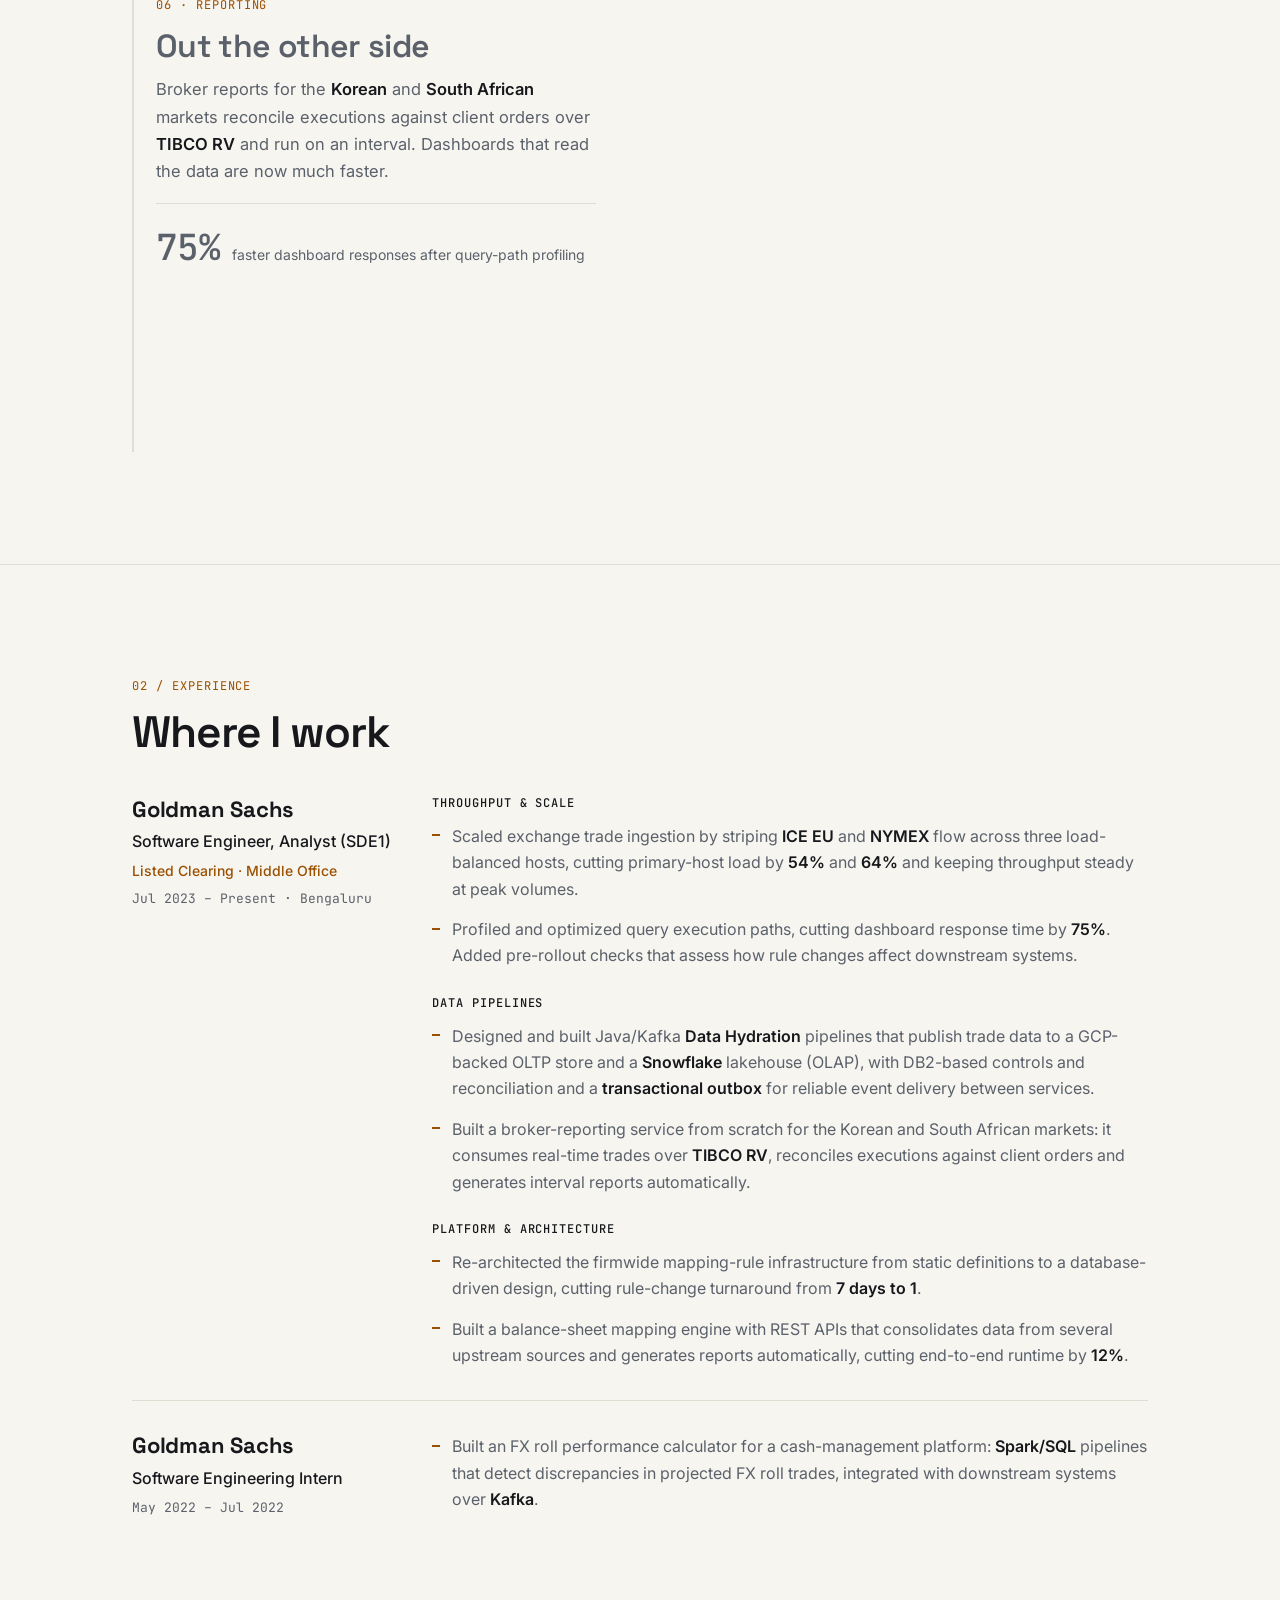
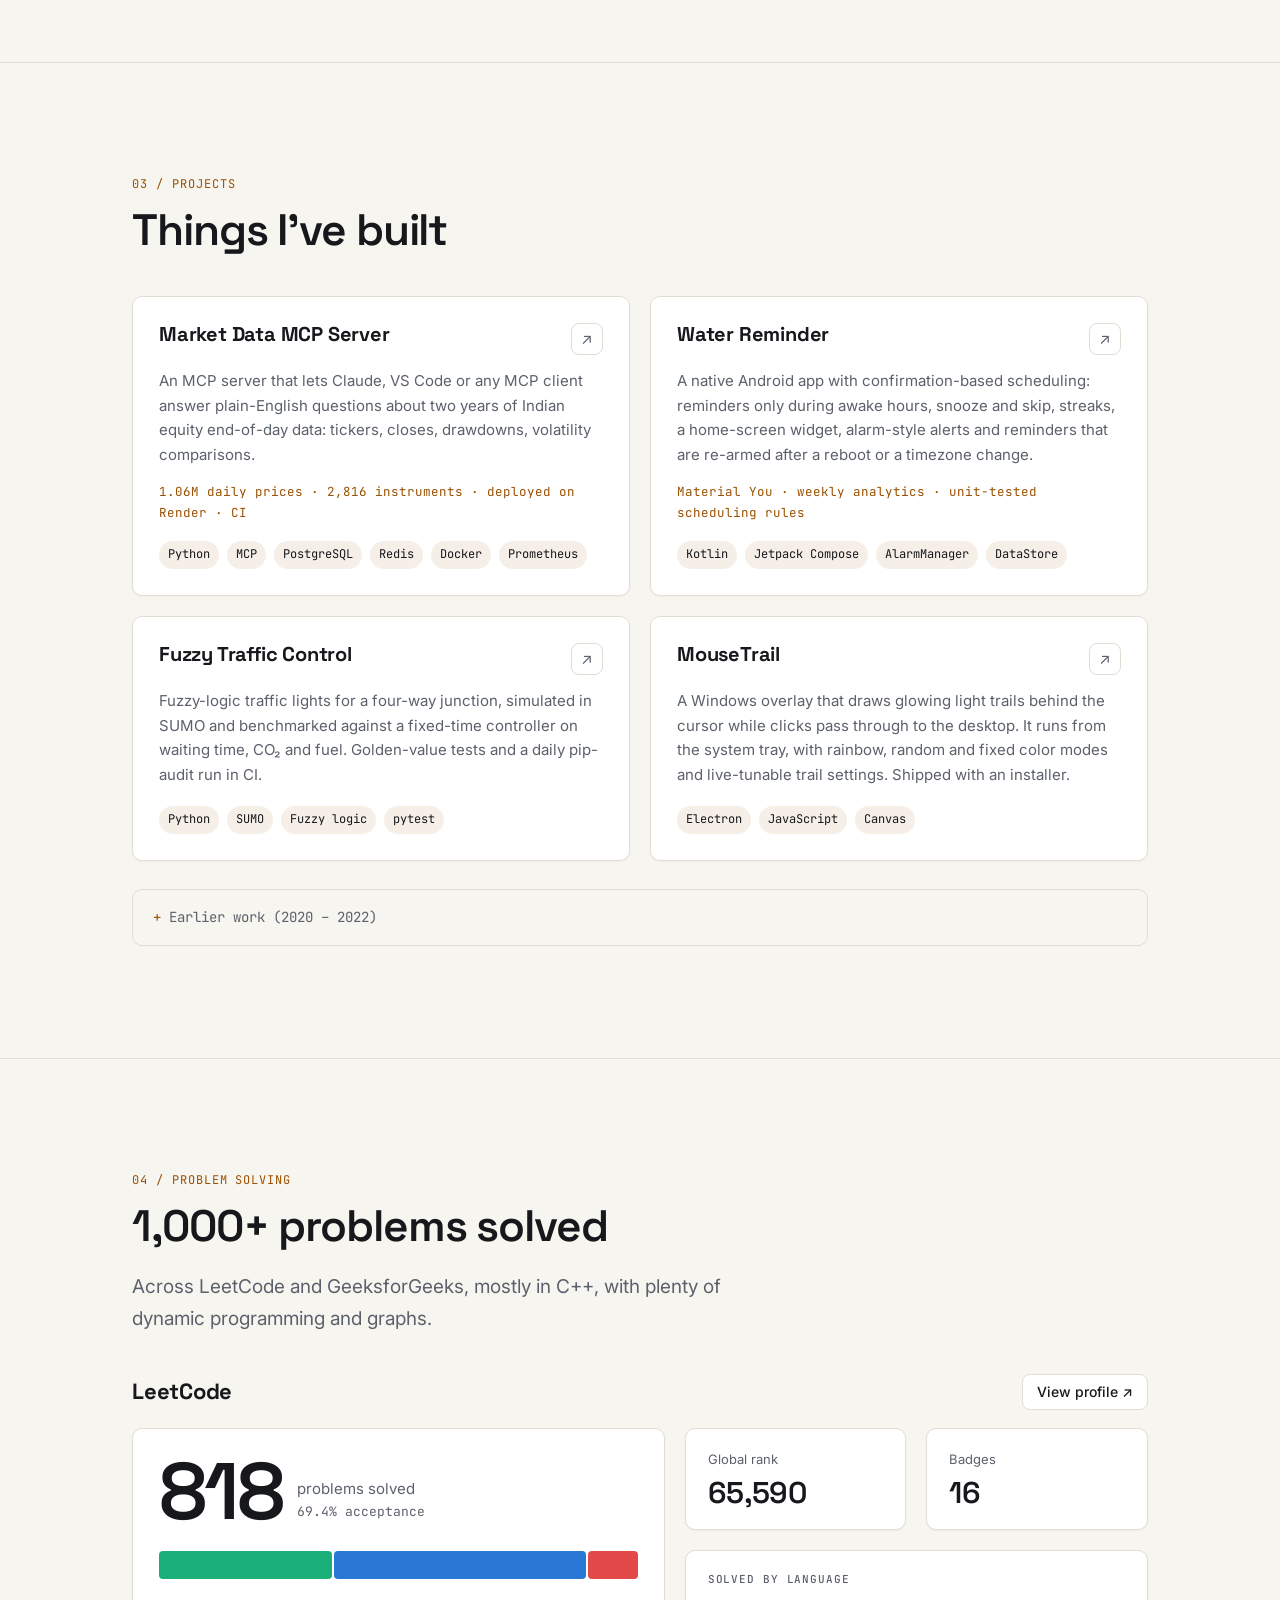
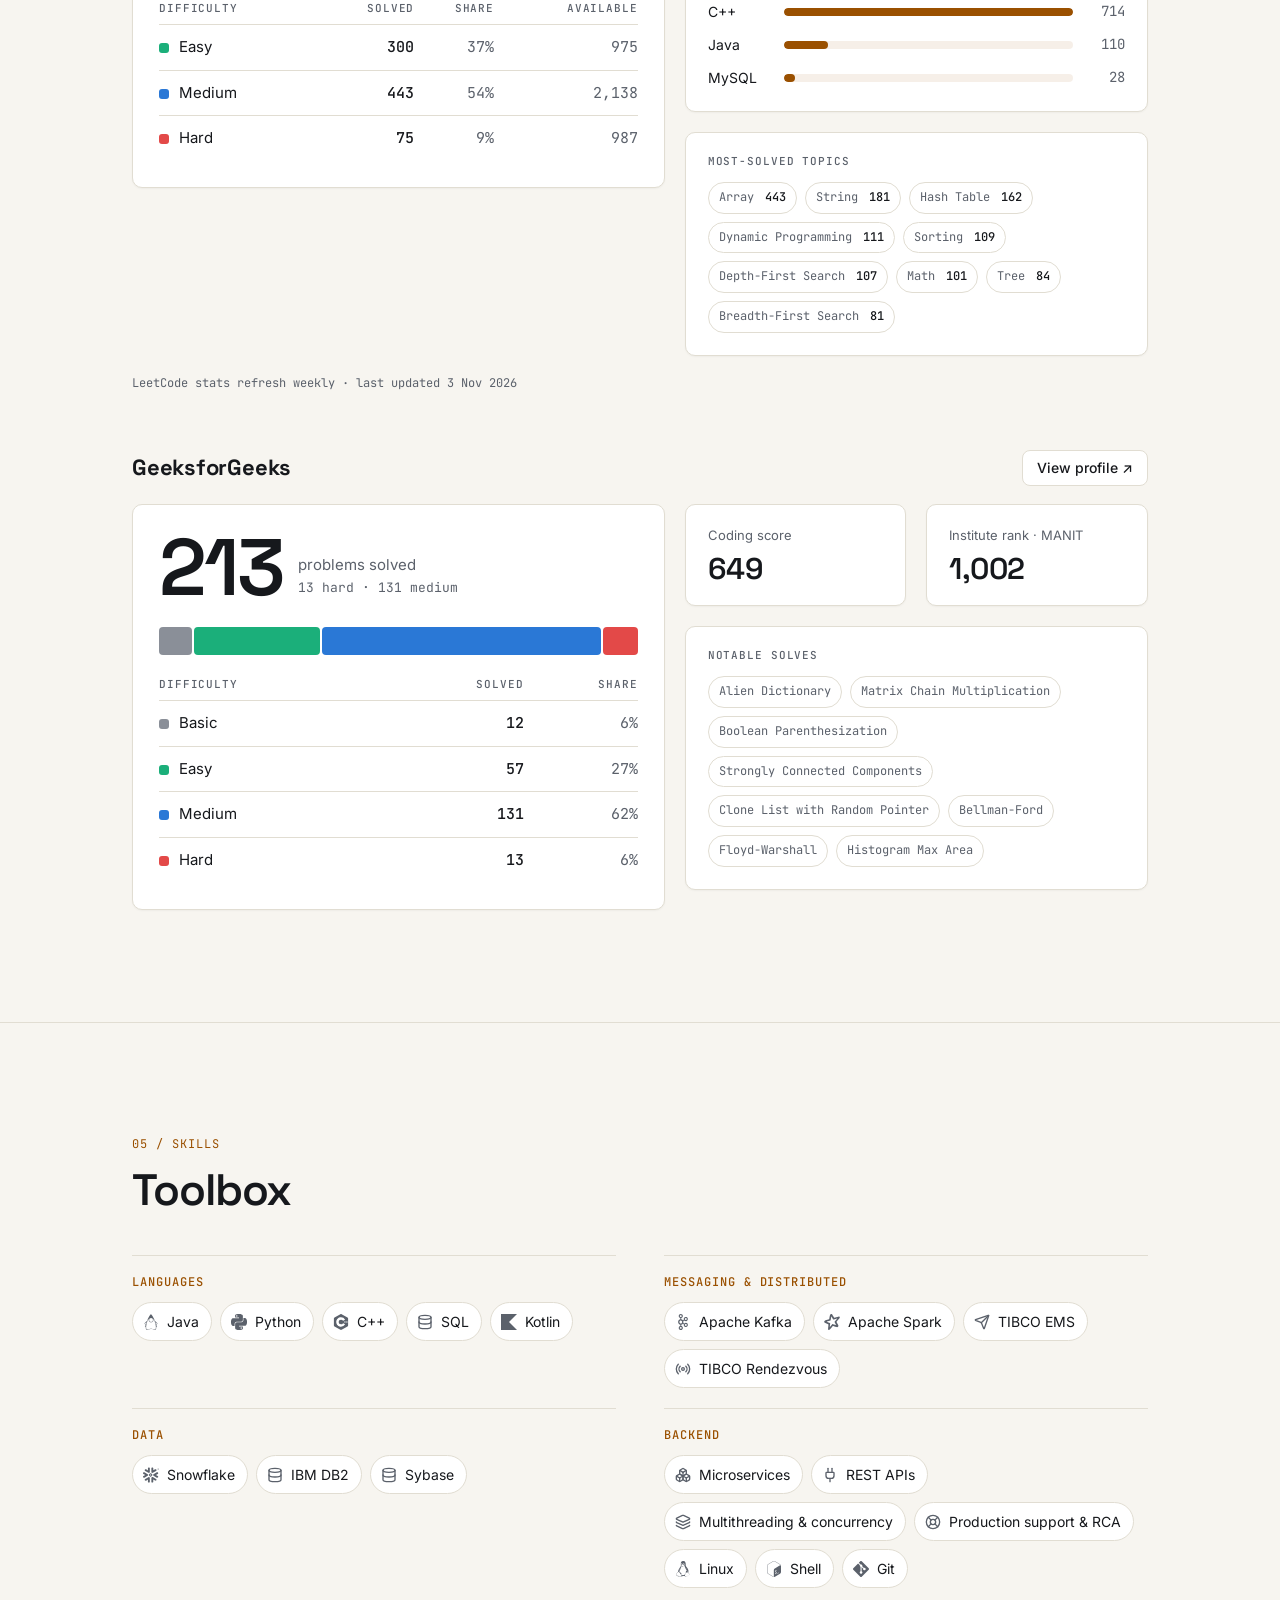
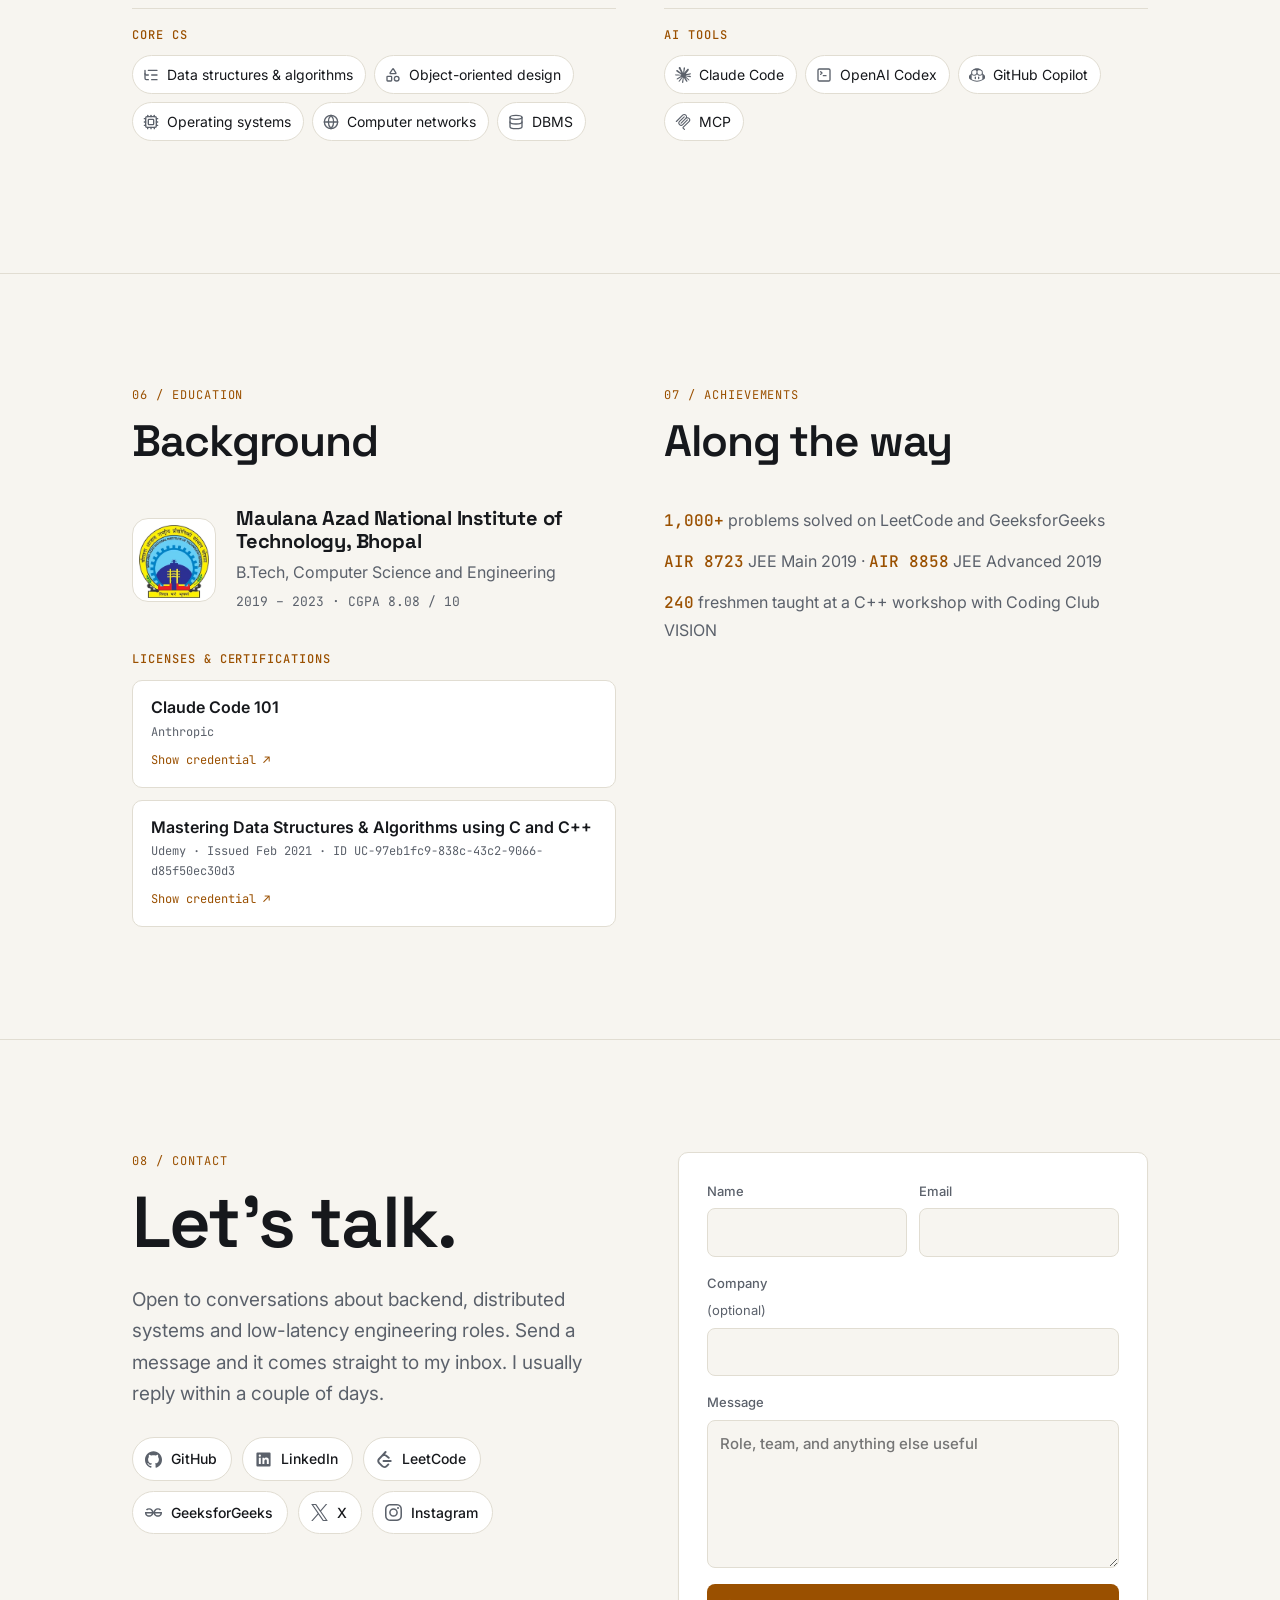
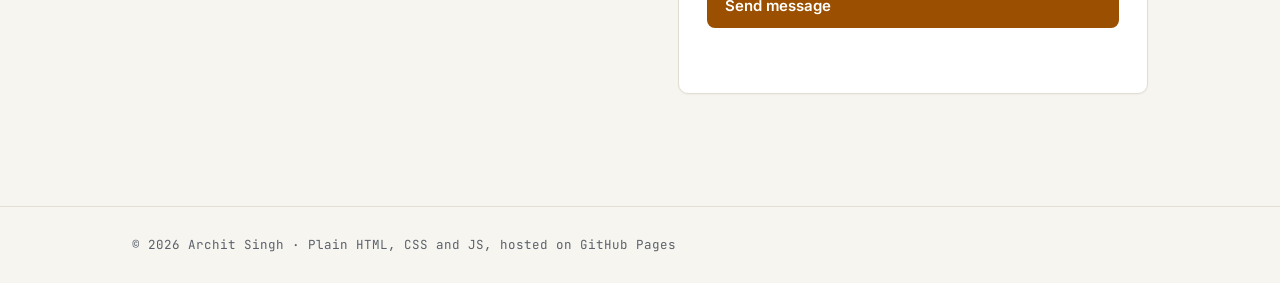
==== commit b7c4426f: "Add icons to the contact section's social links Simple Icons (CC0) for GitHub, LeetCode, GeeksforGee" ====
--- a/index.html
+++ b/index.html
@@ -492,12 +492,12 @@
         <h2>Let's talk.</h2>
         <p class="lede">Open to conversations about backend, distributed systems and low-latency engineering roles. Send a message and it comes straight to my inbox. I usually reply within a couple of days.</p>
         <ul class="socials">
-          <li><a href="https://github.com/architsingh5" target="_blank" rel="noopener">GitHub</a></li>
-          <li><a href="https://www.linkedin.com/in/architsingh5" target="_blank" rel="noopener">LinkedIn</a></li>
-          <li><a href="https://leetcode.com/u/architsingh5/" target="_blank" rel="noopener">LeetCode</a></li>
-          <li><a href="https://www.geeksforgeeks.org/profile/architsingh5" target="_blank" rel="noopener">GeeksforGeeks</a></li>
-          <li><a href="https://x.com/ArchitSingh51" target="_blank" rel="noopener">X / Twitter</a></li>
-          <li><a href="https://www.instagram.com/archit._.singh_/" target="_blank" rel="noopener">Instagram</a></li>
+          <li><a href="https://github.com/architsingh5" target="_blank" rel="noopener"><svg class="ic" aria-hidden="true"><use href="assets/icons.svg#s-github"/></svg>GitHub</a></li>
+          <li><a href="https://www.linkedin.com/in/architsingh5" target="_blank" rel="noopener"><svg class="ic" aria-hidden="true"><use href="assets/icons.svg#s-linkedin"/></svg>LinkedIn</a></li>
+          <li><a href="https://leetcode.com/u/architsingh5/" target="_blank" rel="noopener"><svg class="ic" aria-hidden="true"><use href="assets/icons.svg#s-leetcode"/></svg>LeetCode</a></li>
+          <li><a href="https://www.geeksforgeeks.org/profile/architsingh5" target="_blank" rel="noopener"><svg class="ic" aria-hidden="true"><use href="assets/icons.svg#s-gfg"/></svg>GeeksforGeeks</a></li>
+          <li><a href="https://x.com/ArchitSingh51" target="_blank" rel="noopener"><svg class="ic" aria-hidden="true"><use href="assets/icons.svg#s-x"/></svg>X</a></li>
+          <li><a href="https://www.instagram.com/archit._.singh_/" target="_blank" rel="noopener"><svg class="ic" aria-hidden="true"><use href="assets/icons.svg#s-instagram"/></svg>Instagram</a></li>
         </ul>
         </div>
 
--- a/styles.css
+++ b/styles.css
@@ -228,9 +228,16 @@
   border-bottom: 2px solid var(--accent); padding-bottom: 4px; word-break: break-all;
 }
 .mail:hover { color: var(--accent); }
-.socials { list-style: none; display: flex; gap: 24px; margin-top: 28px; flex-wrap: wrap; }
-.socials a { color: var(--muted); text-decoration: none; font-weight: 500; }
-.socials a:hover { color: var(--text); }
+.socials { list-style: none; display: flex; gap: 10px; margin-top: 28px; flex-wrap: wrap; }
+.socials a {
+  display: inline-flex; align-items: center; gap: 9px; padding: 9px 14px 9px 12px; font-size: 14px; font-weight: 500;
+  color: var(--text); text-decoration: none; border: 1px solid var(--line); border-radius: 999px; background: var(--surface);
+  transition: border-color .2s, transform .2s;
+}
+.socials .ic { width: 17px; height: 17px; flex: none; color: var(--muted); transition: color .2s; }
+.socials a:hover, .socials a:focus-visible { border-color: color-mix(in srgb, var(--accent) 55%, var(--line)); transform: translateY(-1px); }
+.socials a:hover .ic, .socials a:focus-visible .ic { color: var(--accent); }
+@media (prefers-reduced-motion: reduce) { .socials a { transition: none; } .socials a:hover { transform: none; } }
 
 .foot { border-top: 1px solid var(--line); padding: 28px 0; font-size: 12.5px; color: var(--muted); }
 
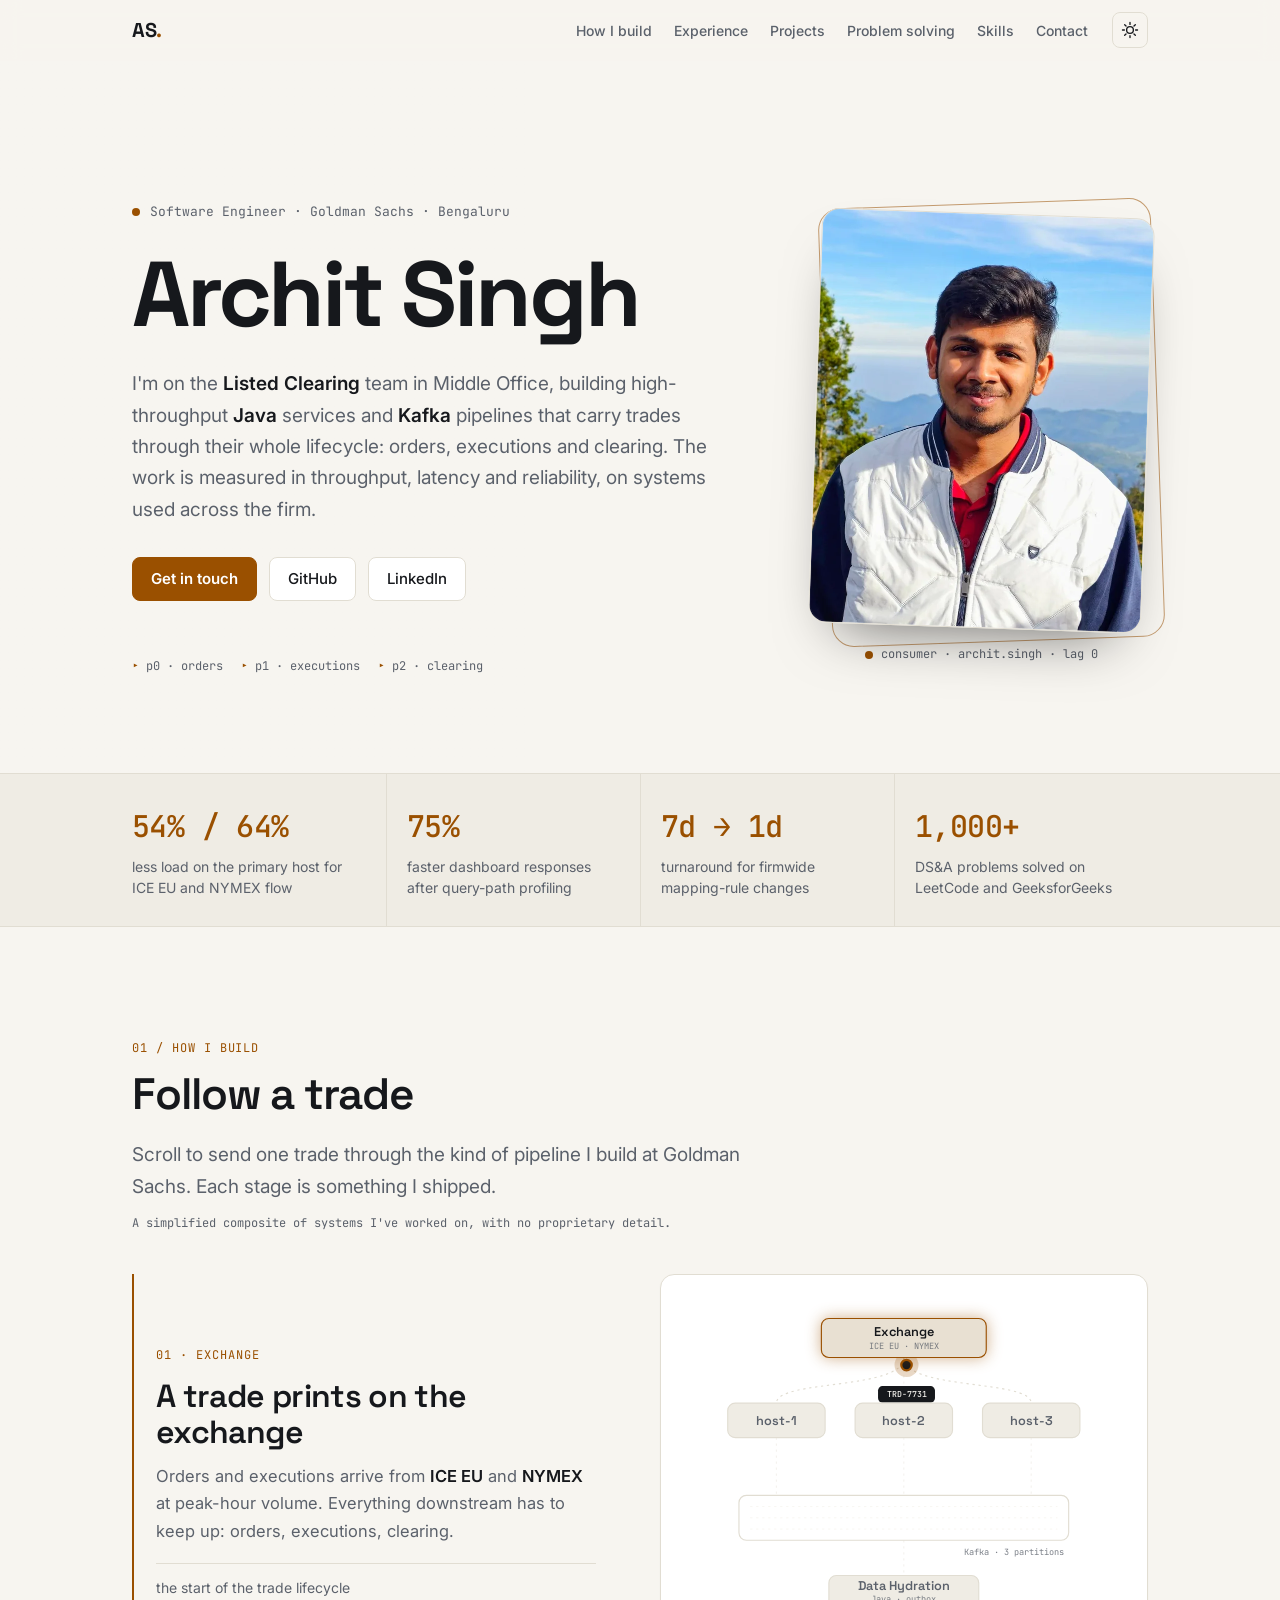
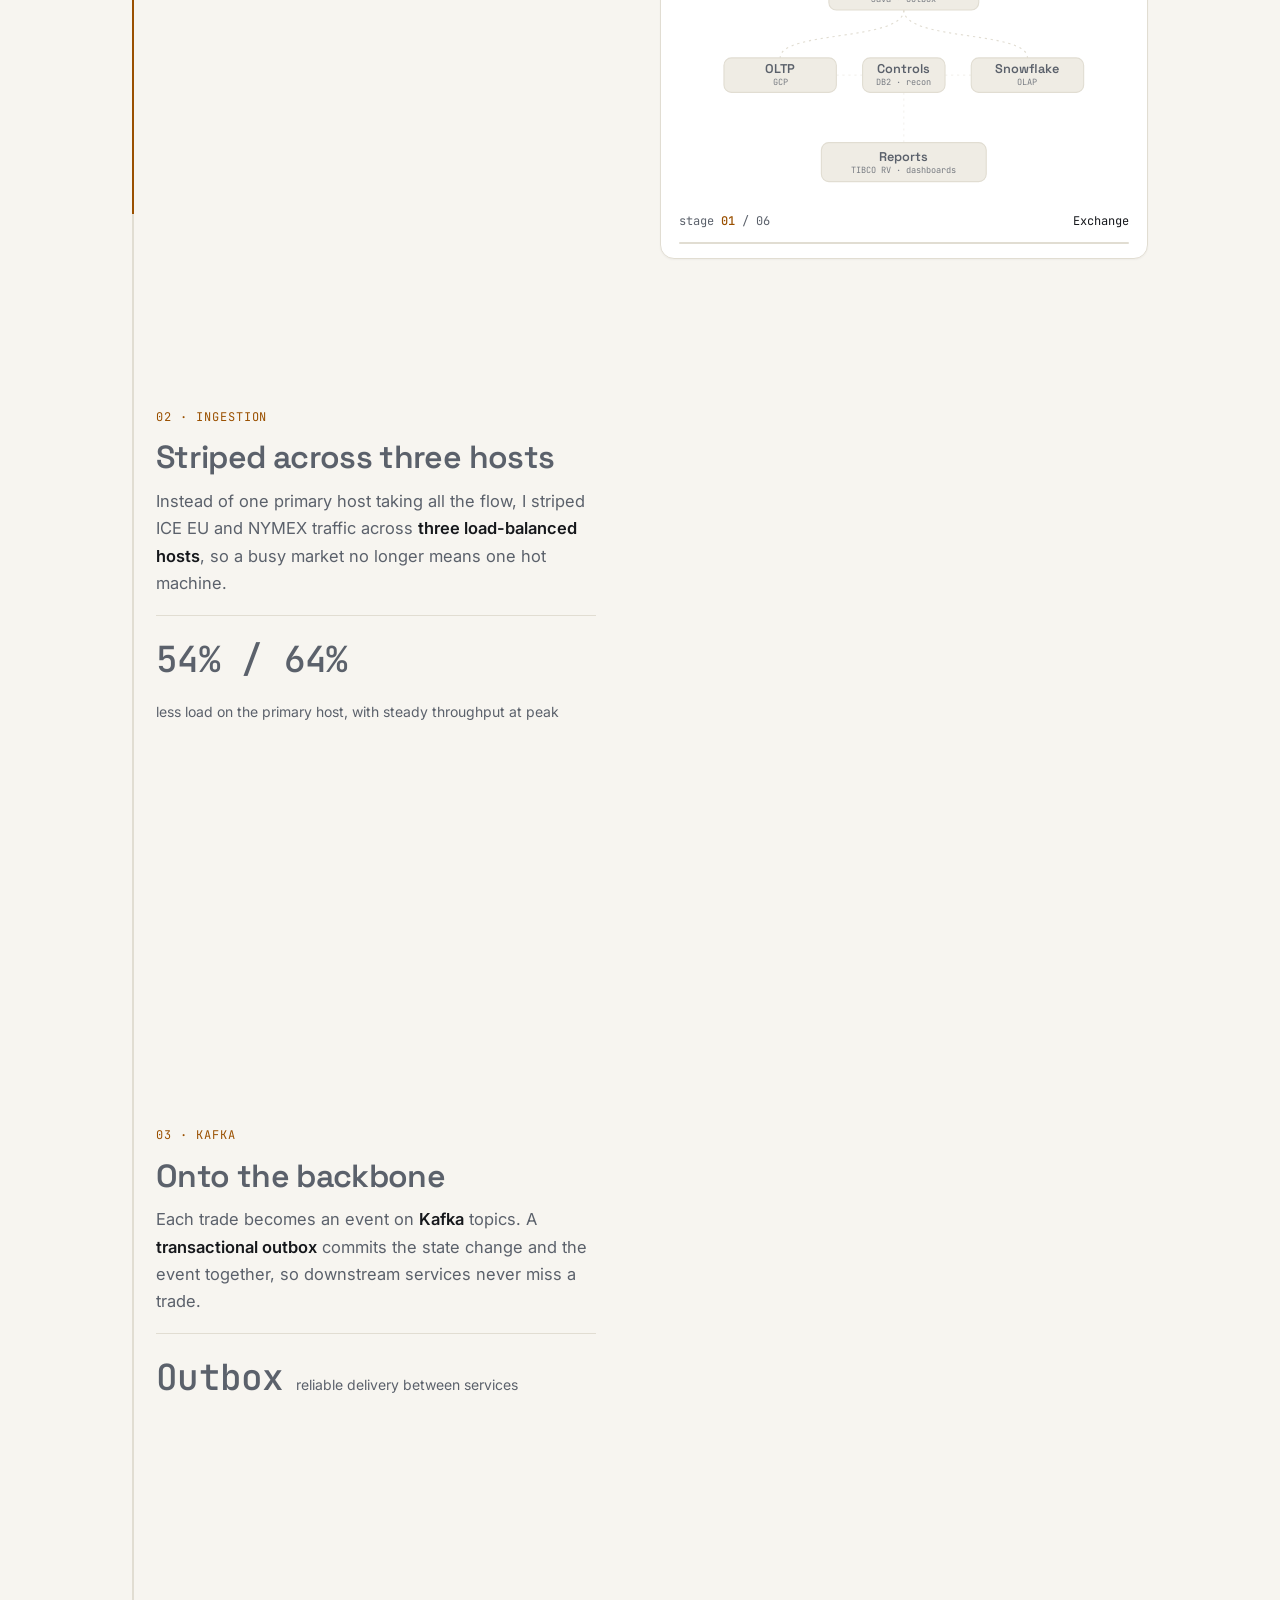
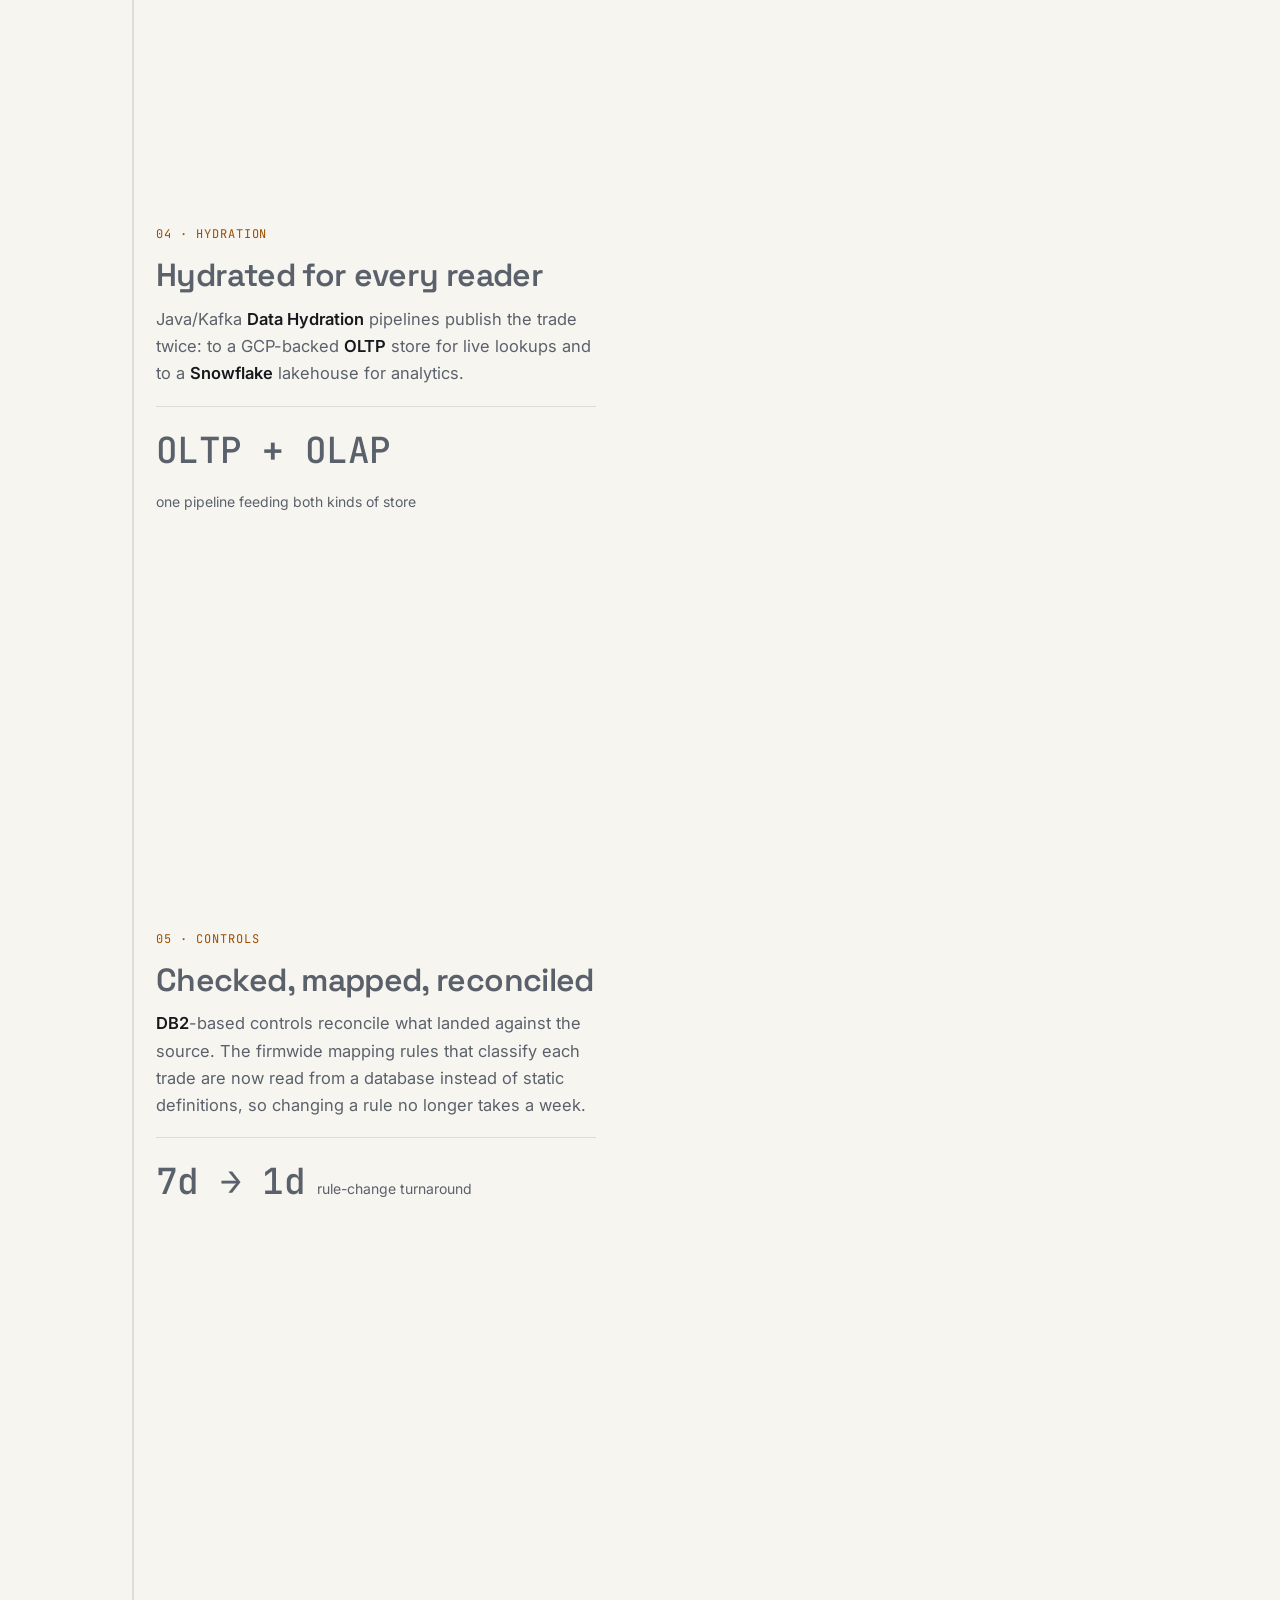
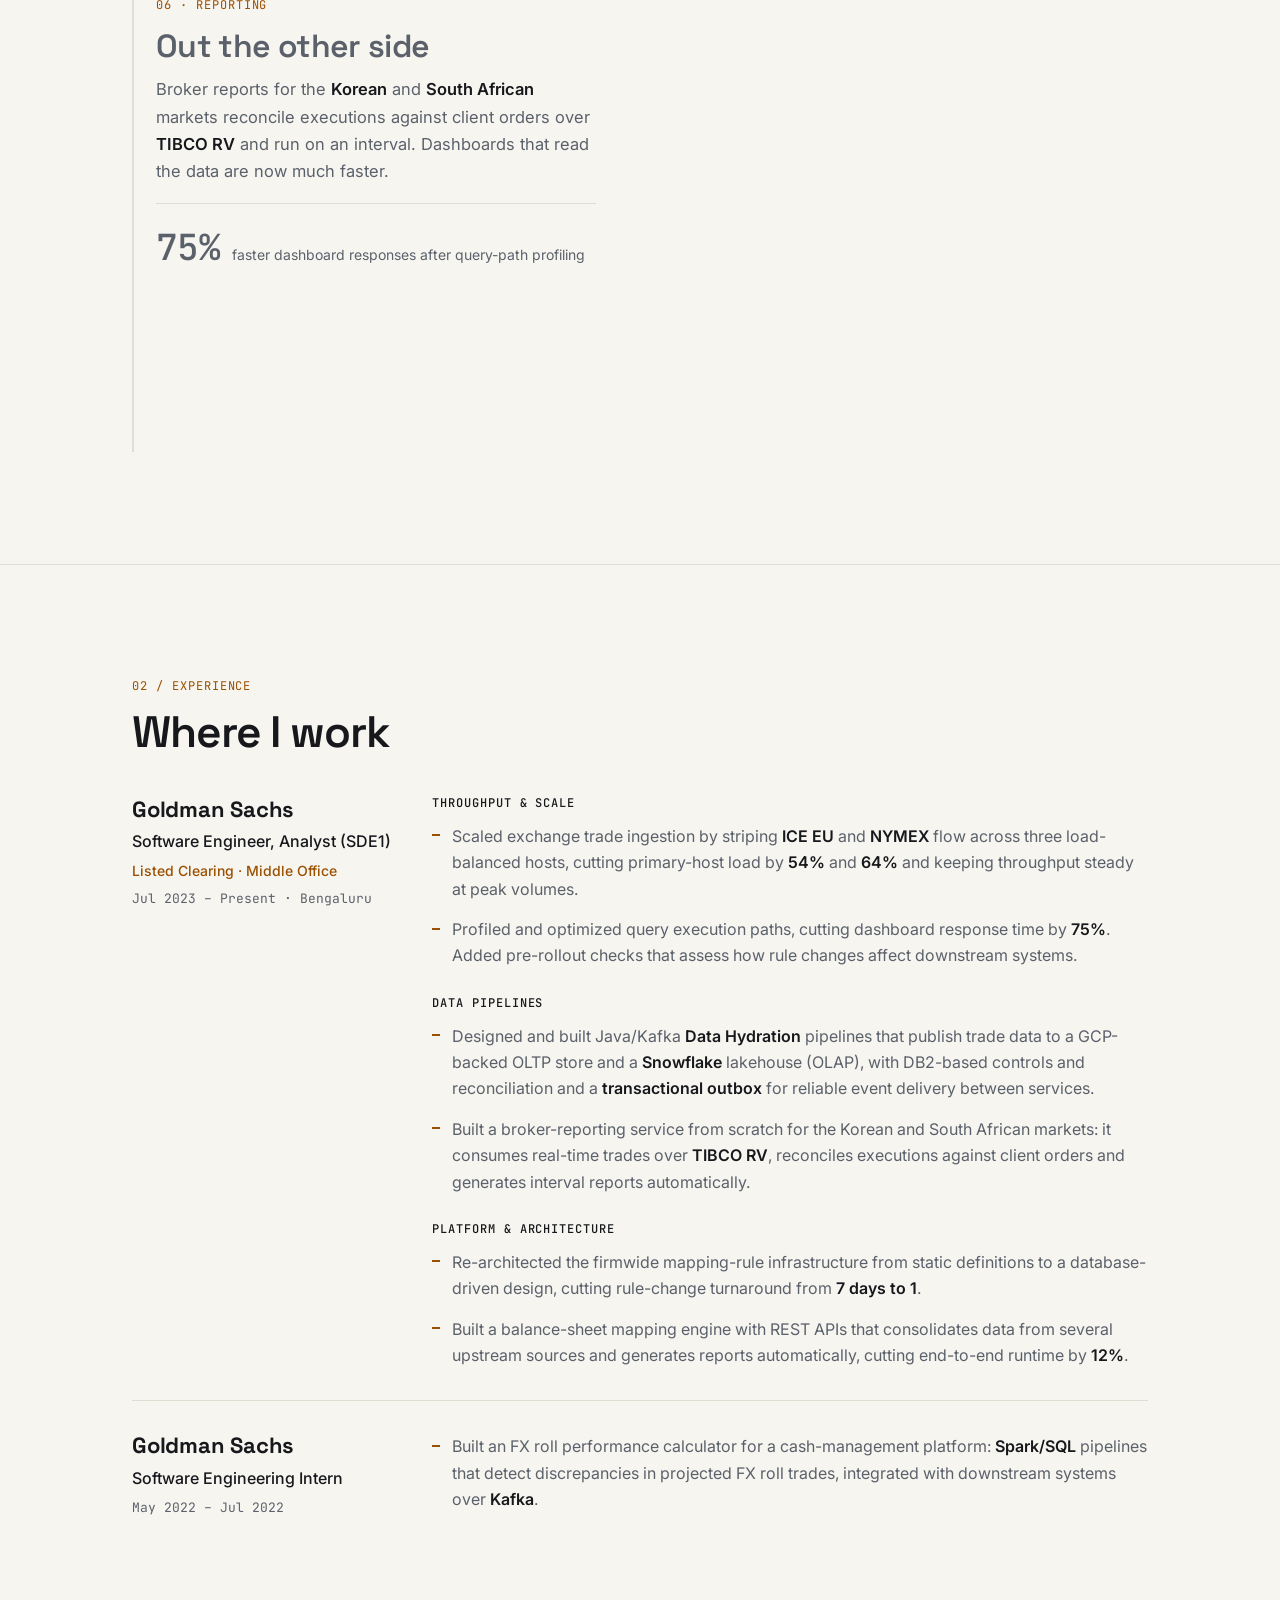
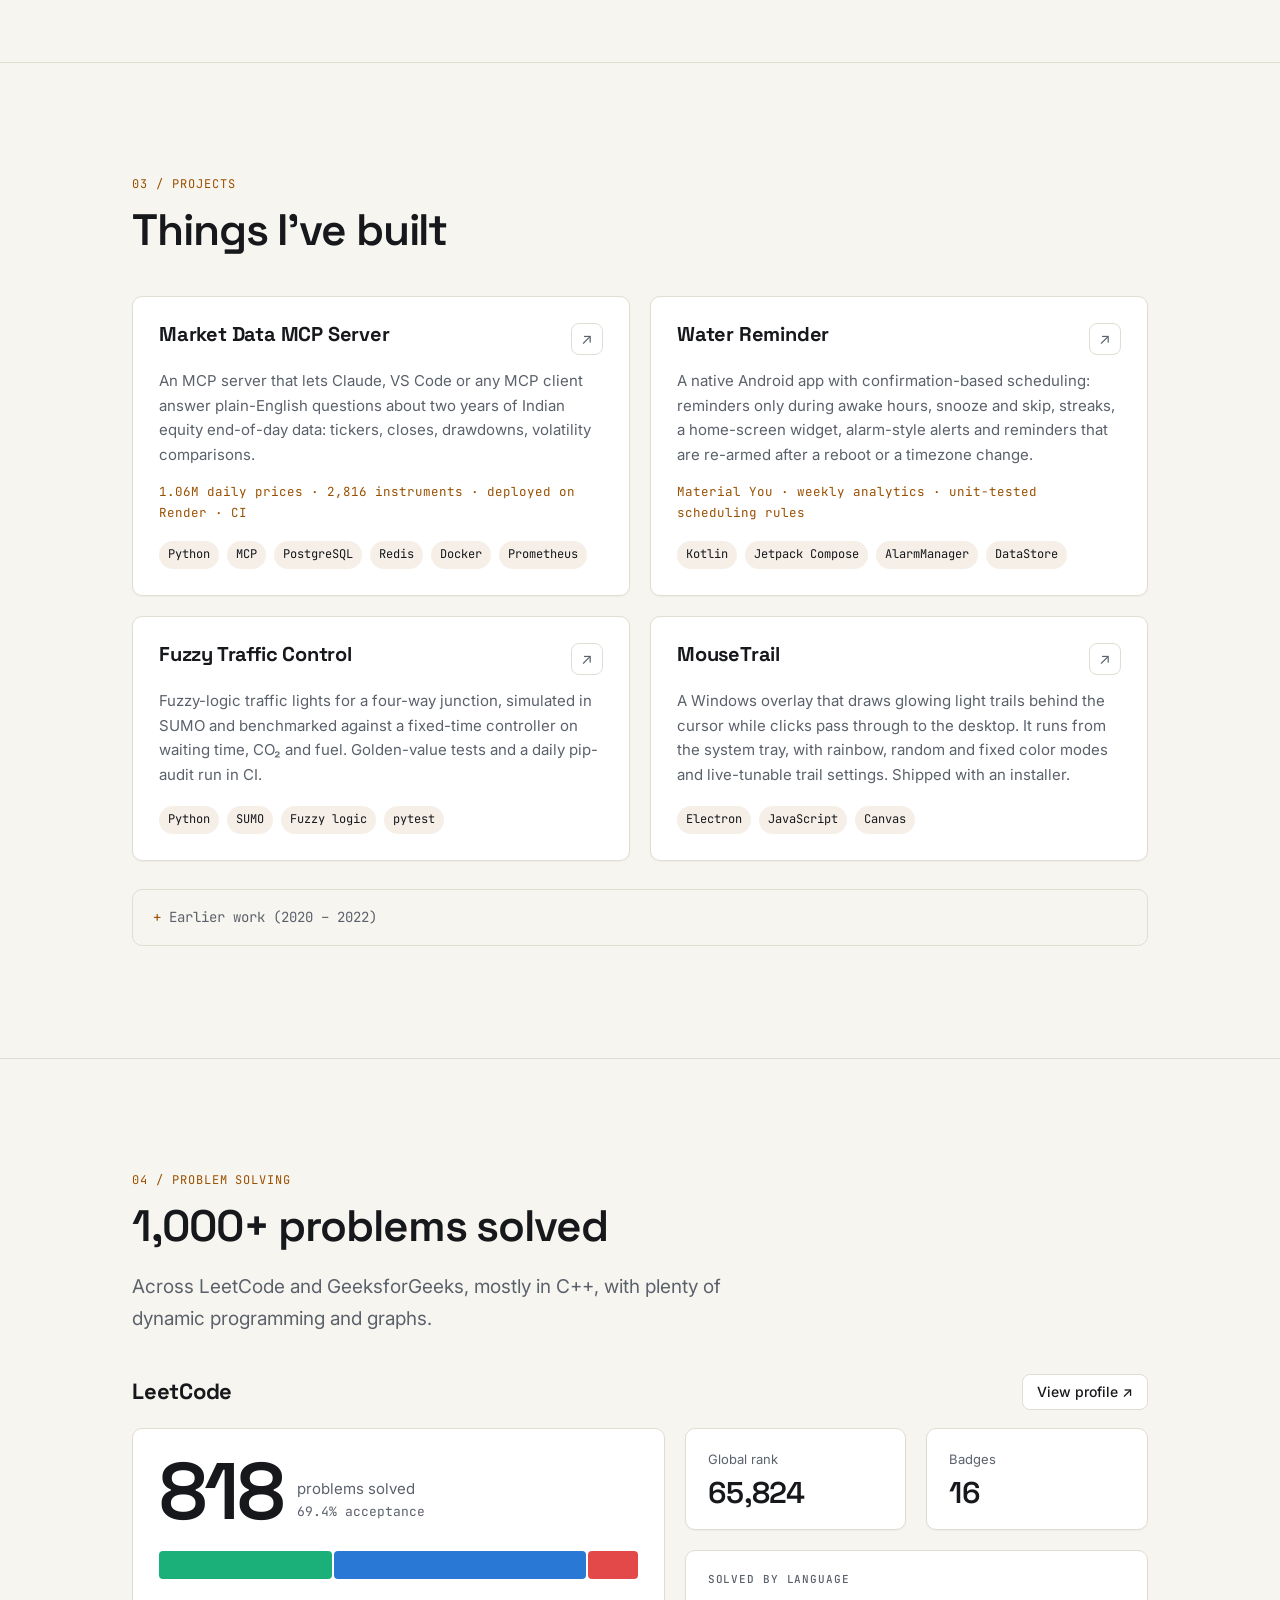
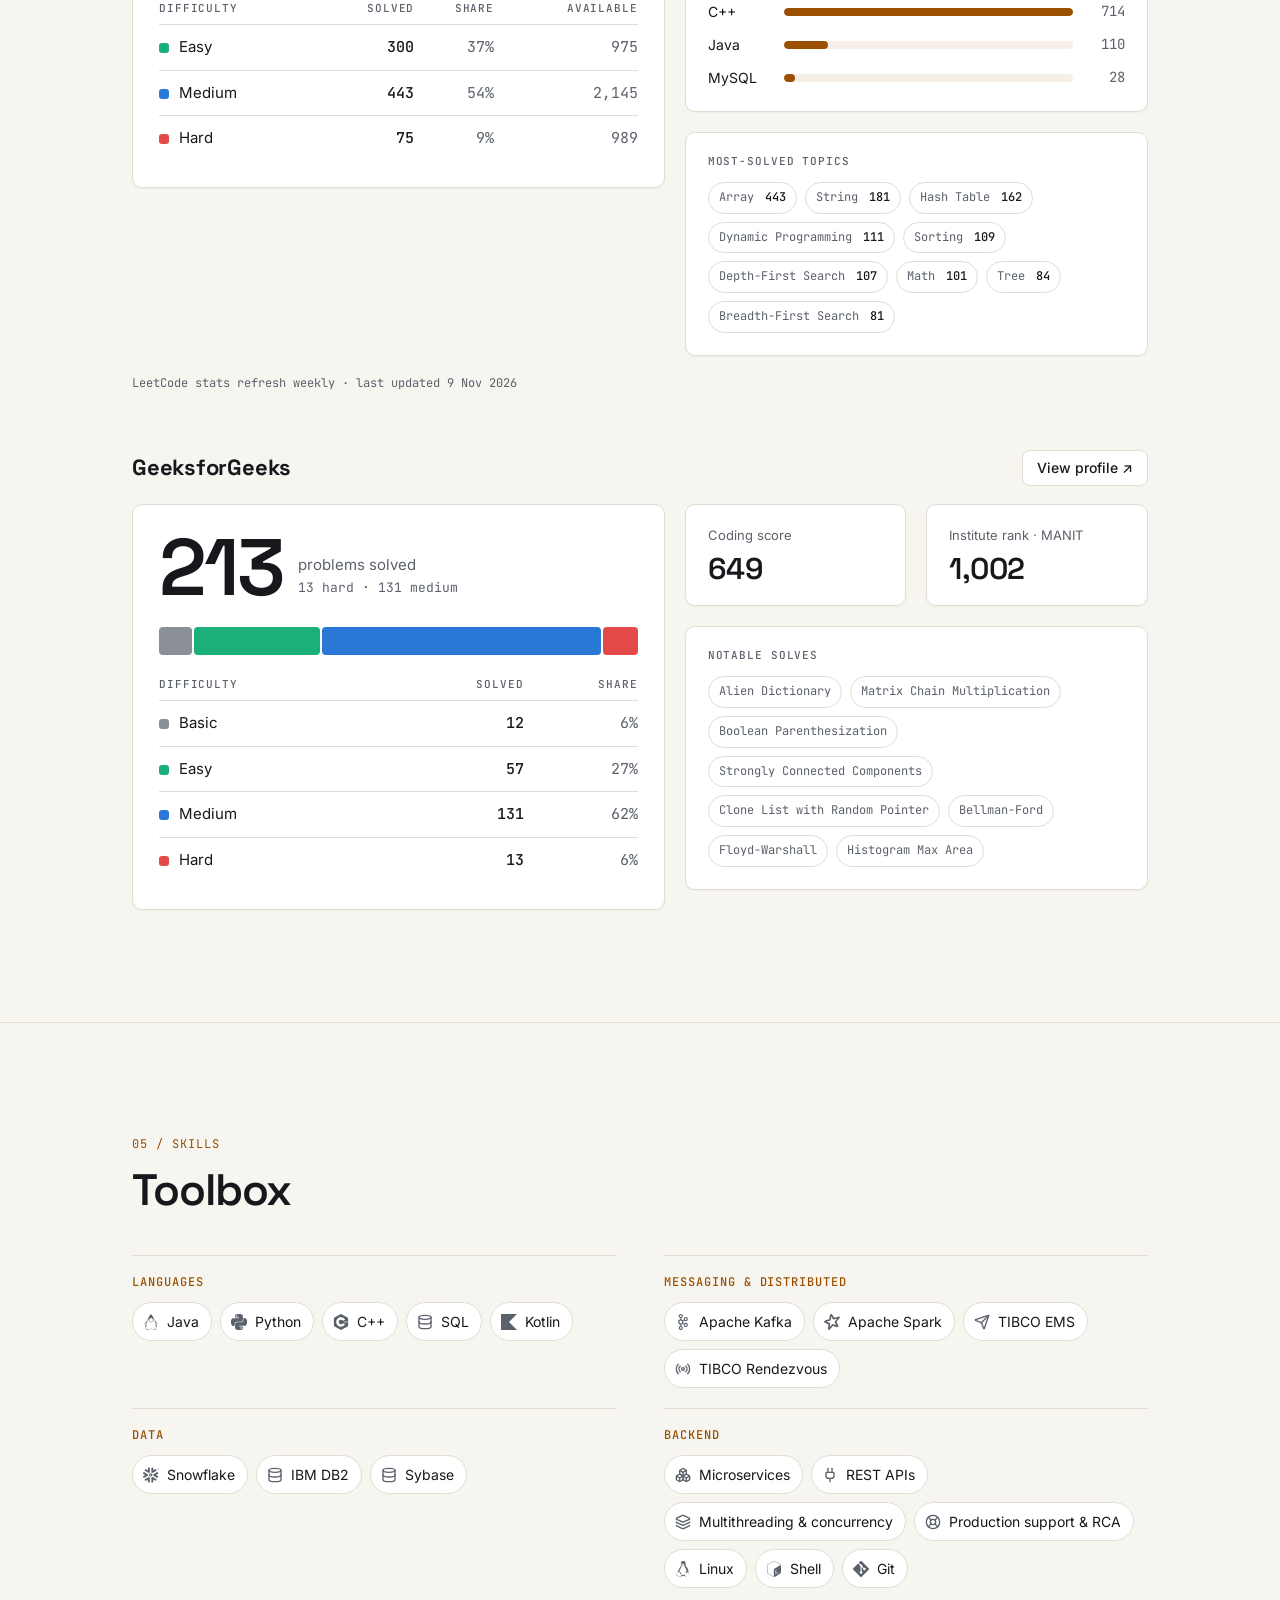
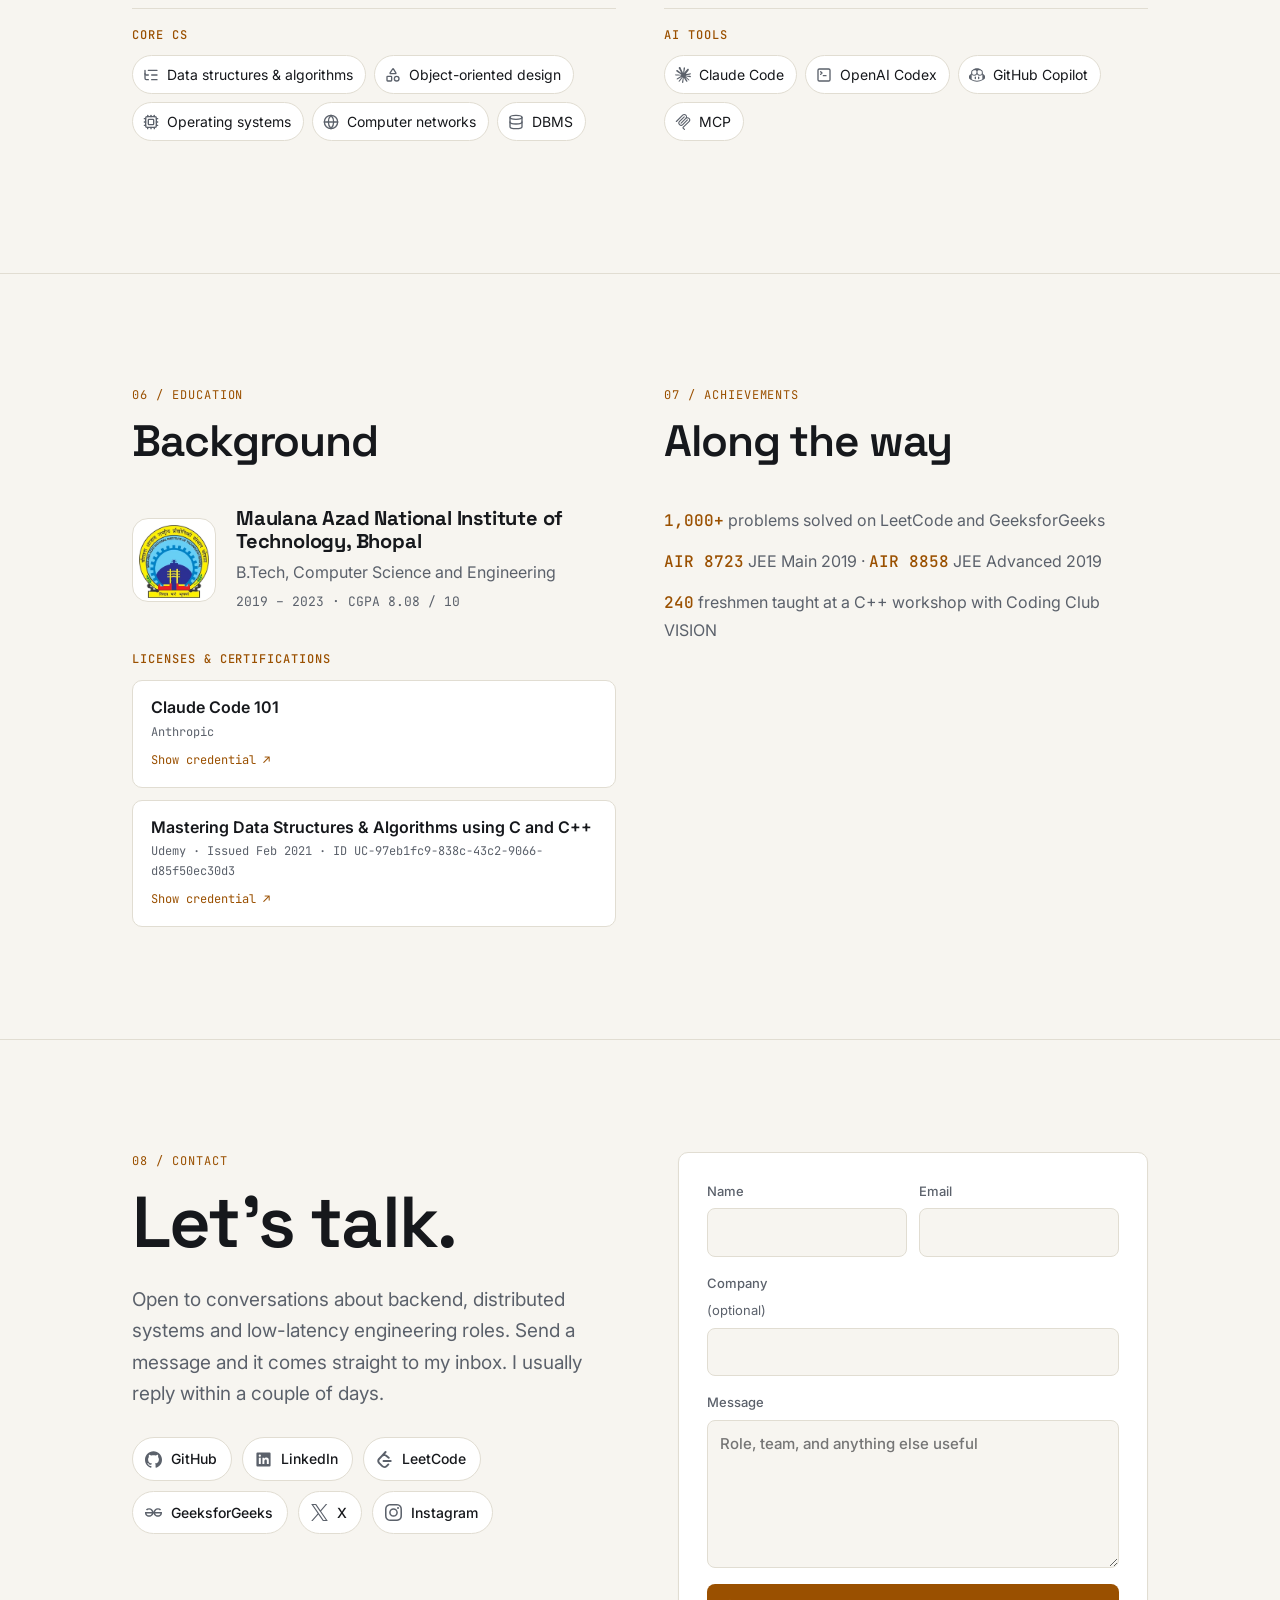
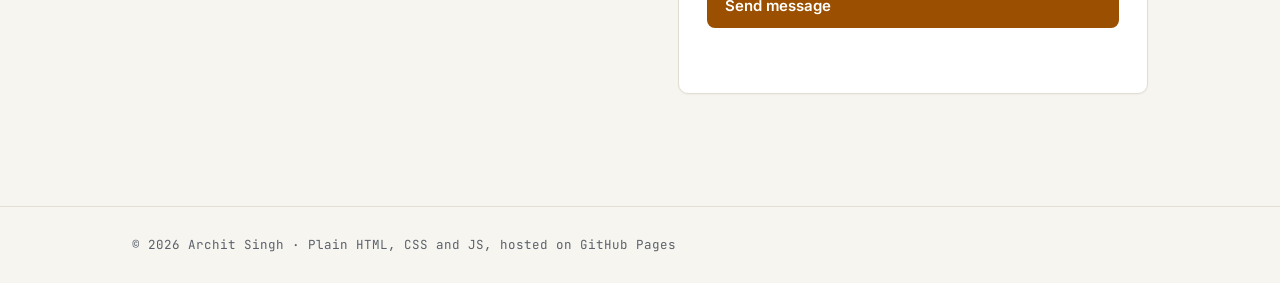
==== commit 67f96d8c: "Fix mobile trade story sync, add small-screen menu, polish - Trade story: on stacked layouts the act" ====
--- a/index.html
+++ b/index.html
@@ -5,7 +5,8 @@
   <meta name="viewport" content="width=device-width, initial-scale=1">
   <title>Archit Singh · Software Engineer</title>
   <meta name="description" content="Archit Singh: software engineer at Goldman Sachs building high-throughput Java services and Kafka pipelines across the trade lifecycle.">
-  <meta name="theme-color" content="#0d0f12">
+  <meta name="theme-color" media="(prefers-color-scheme: dark)" content="#0d0f12">
+  <meta name="theme-color" media="(prefers-color-scheme: light)" content="#f7f5f0">
   <meta property="og:title" content="Archit Singh · Software Engineer">
   <meta property="og:description" content="High-throughput Java and Kafka systems across the trade lifecycle: orders, executions, clearing.">
   <meta property="og:type" content="website">
@@ -14,6 +15,26 @@
   <meta property="og:image:width" content="1200">
   <meta property="og:image:height" content="630">
   <meta name="twitter:card" content="summary_large_image">
+  <link rel="canonical" href="https://architsingh5.github.io/">
+  <script type="application/ld+json">
+  {
+    "@context": "https://schema.org",
+    "@type": "Person",
+    "name": "Archit Singh",
+    "url": "https://architsingh5.github.io/",
+    "image": "https://architsingh5.github.io/assets/archit.jpg",
+    "jobTitle": "Software Engineer",
+    "worksFor": { "@type": "Organization", "name": "Goldman Sachs" },
+    "alumniOf": { "@type": "CollegeOrUniversity", "name": "Maulana Azad National Institute of Technology, Bhopal" },
+    "sameAs": [
+      "https://github.com/architsingh5",
+      "https://www.linkedin.com/in/architsingh5",
+      "https://leetcode.com/u/architsingh5/",
+      "https://www.geeksforgeeks.org/profile/architsingh5",
+      "https://x.com/ArchitSingh51"
+    ]
+  }
+  </script>
   <link rel="icon" href="assets/favicon.svg" type="image/svg+xml">
   <link rel="preconnect" href="https://fonts.googleapis.com">
   <link rel="preconnect" href="https://fonts.gstatic.com" crossorigin>
@@ -31,7 +52,10 @@
     <div class="wrap nav-inner">
       <a class="brand" href="#top" aria-label="Archit Singh, home">AS<span class="dot">.</span></a>
       <nav aria-label="Sections">
-        <ul class="nav-links">
+        <button class="nav-toggle" type="button" aria-label="Menu" aria-expanded="false" aria-controls="nav-links" hidden>
+          <svg viewBox="0 0 24 24" aria-hidden="true"><path d="M4 7h16M4 12h16M4 17h16"/></svg>
+        </button>
+        <ul class="nav-links" id="nav-links">
           <li><a href="#trade">How I build</a></li>
           <li><a href="#experience">Experience</a></li>
           <li><a href="#projects">Projects</a></li>
@@ -118,6 +142,12 @@
                   <path data-s="4" d="M390,510 L355,510"/>
                   <path data-s="5" d="M300,533 L300,600"/>
                 </g>
+                <!-- drawn before the nodes, so the trade passes behind a node instead of over its label -->
+                <path class="route" d="M300,86 C300,130 470,115 470,147 L470,300 L300,300 L300,423 C300,465 465,450 465,487 L465,510 L355,510 L300,510 L300,600"/>
+                <g class="trade-dot" aria-hidden="true">
+                  <circle class="halo" r="16"/><circle class="core" r="7"/>
+                  <g class="tag"><rect x="-38" y="-46" width="76" height="22" rx="6"/><text x="0" y="-31">TRD-7731</text></g>
+                </g>
                 <g class="nodes">
                   <g data-s="0"><rect x="190" y="34" width="220" height="52" rx="10"/><text x="300" y="58" class="t">Exchange</text><text x="300" y="75" class="sub">ICE EU · NYMEX</text></g>
                   <g data-s="1"><rect x="65" y="147" width="130" height="46" rx="10"/><text x="130" y="176" class="t">host-1</text></g>
@@ -131,11 +161,6 @@
                   <g data-s="5"><rect x="190" y="600" width="220" height="52" rx="10"/><text x="300" y="624" class="t">Reports</text><text x="300" y="641" class="sub">TIBCO RV · dashboards</text></g>
                 </g>
                 <g class="packets" aria-hidden="true"></g>
-                <path class="route" d="M300,86 C300,130 470,115 470,147 L470,300 L300,300 L300,423 C300,465 465,450 465,487 L465,510 L355,510 L300,510 L300,600"/>
-                <g class="trade-dot" aria-hidden="true">
-                  <circle class="halo" r="16"/><circle class="core" r="7"/>
-                  <g class="tag"><rect x="-38" y="-40" width="76" height="22" rx="6"/><text x="0" y="-25">TRD-7731</text></g>
-                </g>
               </svg>
               <div class="hud mono" aria-hidden="true"><span>stage <b class="hud-n">01</b> / 06</span><span class="hud-name">Exchange</span></div>
               <div class="hud-bar" aria-hidden="true"><i></i></div>
@@ -325,9 +350,9 @@
             </div>
 
             <div class="seg" role="img" data-lc-aria aria-label="Solved by difficulty: Easy 300 (37%), Medium 443 (54%), Hard 75 (9%)">
-              <span class="seg-part d-easy" tabindex="0" data-lc-seg="Easy" style="flex-grow:300" data-tip="Easy · 300 solved · 37%"></span>
-              <span class="seg-part d-med" tabindex="0" data-lc-seg="Medium" style="flex-grow:443" data-tip="Medium · 443 solved · 54%"></span>
-              <span class="seg-part d-hard" tabindex="0" data-lc-seg="Hard" style="flex-grow:75" data-tip="Hard · 75 solved · 9%"></span>
+              <span class="seg-part d-easy" data-lc-seg="Easy" style="flex-grow:300" data-tip="Easy · 300 solved · 37%"></span>
+              <span class="seg-part d-med" data-lc-seg="Medium" style="flex-grow:443" data-tip="Medium · 443 solved · 54%"></span>
+              <span class="seg-part d-hard" data-lc-seg="Hard" style="flex-grow:75" data-tip="Hard · 75 solved · 9%"></span>
             </div>
 
             <table class="lc-table">
@@ -379,10 +404,10 @@
               <span class="lc-sub">problems solved<br><span class="mono">13 hard · 131 medium</span></span>
             </div>
             <div class="seg" role="img" aria-label="Solved by difficulty: Basic 12 (6%), Easy 57 (27%), Medium 131 (62%), Hard 13 (6%)">
-              <span class="seg-part d-basic" tabindex="0" style="flex-grow:12" data-tip="Basic · 12 solved · 6%"></span>
-              <span class="seg-part d-easy" tabindex="0" style="flex-grow:57" data-tip="Easy · 57 solved · 27%"></span>
-              <span class="seg-part d-med" tabindex="0" style="flex-grow:131" data-tip="Medium · 131 solved · 62%"></span>
-              <span class="seg-part d-hard" tabindex="0" style="flex-grow:13" data-tip="Hard · 13 solved · 6%"></span>
+              <span class="seg-part d-basic" style="flex-grow:12" data-tip="Basic · 12 solved · 6%"></span>
+              <span class="seg-part d-easy" style="flex-grow:57" data-tip="Easy · 57 solved · 27%"></span>
+              <span class="seg-part d-med" style="flex-grow:131" data-tip="Medium · 131 solved · 62%"></span>
+              <span class="seg-part d-hard" style="flex-grow:13" data-tip="Hard · 13 solved · 6%"></span>
             </div>
             <table class="lc-table">
               <caption class="sr-only">GeeksforGeeks problems solved by difficulty</caption>
--- a/styles.css
+++ b/styles.css
@@ -99,11 +99,12 @@
 .nav-links { list-style: none; display: flex; gap: 22px; }
 .nav-links a { text-decoration: none; color: var(--muted); font-size: 14px; font-weight: 500; transition: color .15s; }
 .nav-links a:hover, .nav-links a.active { color: var(--text); }
-.theme-toggle {
+.theme-toggle, .nav-toggle {
   display: grid; place-items: center; width: 36px; height: 36px; padding: 0;
   border: 1px solid var(--line); border-radius: 8px; background: transparent; color: var(--text); cursor: pointer;
 }
-.theme-toggle svg { width: 18px; height: 18px; fill: none; stroke: currentColor; stroke-width: 1.8; stroke-linecap: round; }
+.nav-toggle { display: none; }
+.theme-toggle svg, .nav-toggle svg { width: 18px; height: 18px; fill: none; stroke: currentColor; stroke-width: 1.8; stroke-linecap: round; }
 .theme-toggle .i-sun { display: none; }
 :root[data-theme="light"] .theme-toggle .i-sun { display: block; }
 :root[data-theme="light"] .theme-toggle .i-moon { display: none; }
@@ -223,11 +224,6 @@
 
 /* Contact */
 .contact h2 { font-size: clamp(40px, 7vw, 72px); }
-.mail {
-  display: inline-block; margin-top: 32px; font-size: clamp(17px, 3vw, 26px); text-decoration: none;
-  border-bottom: 2px solid var(--accent); padding-bottom: 4px; word-break: break-all;
-}
-.mail:hover { color: var(--accent); }
 .socials { list-style: none; display: flex; gap: 10px; margin-top: 28px; flex-wrap: wrap; }
 .socials a {
   display: inline-flex; align-items: center; gap: 9px; padding: 9px 14px 9px 12px; font-size: 14px; font-weight: 500;
@@ -251,8 +247,15 @@
   .job-meta { position: static; }
 }
 @media (max-width: 720px) {
-  .nav-links { display: none; }
-  .theme-toggle { margin-left: auto; }
+  .nav-inner { gap: 10px; }
+  .nav-toggle:not([hidden]) { display: grid; }
+  .nav-links {
+    display: none; position: absolute; top: 100%; left: 0; right: 0; flex-direction: column; gap: 0;
+    padding: 6px 0 10px; background: var(--bg); border-bottom: 1px solid var(--line); box-shadow: 0 18px 30px -18px rgba(0, 0, 0, .5);
+  }
+  .nav.open .nav-links { display: flex; }
+  .nav.open { border-bottom-color: var(--line); }
+  .nav-links a { display: block; padding: 12px var(--gutter); font-size: 16px; }
   .projects, .skills, .two-col { grid-template-columns: 1fr; }
   .two-col { gap: 64px; }
   .hero::after { background: linear-gradient(180deg, transparent 0%, color-mix(in srgb, var(--bg) 70%, transparent) 30%, var(--bg) 100%); }
@@ -273,7 +276,6 @@
   :root:not([data-theme="dark"]) { --d-easy: #1baf7a; --d-med: #2a78d6; --d-hard: #e34948; }
 }
 .sr-only { position: absolute; width: 1px; height: 1px; padding: 0; margin: -1px; overflow: hidden; clip: rect(0,0,0,0); white-space: nowrap; border: 0; }
-.lc-head { display: flex; justify-content: space-between; align-items: end; gap: 16px; flex-wrap: wrap; }
 .lc { display: grid; grid-template-columns: 1.15fr 1fr; gap: 20px; align-items: start; }
 .lc-side { display: grid; gap: 20px; align-content: start; }
 .lc-main { gap: 24px; }
@@ -288,8 +290,7 @@
 .seg-part.d-easy { background: var(--d-easy); }
 .seg-part.d-med { background: var(--d-med); }
 .seg-part.d-hard { background: var(--d-hard); }
-.seg-lbl { font: 600 12px/1 var(--f-body); color: #fff; white-space: nowrap; overflow: hidden; }
-.seg-part[data-tip]:hover::after, .seg-part[data-tip]:focus-visible::after {
+.seg-part[data-tip]:hover::after {
   content: attr(data-tip); position: absolute; bottom: calc(100% + 8px); left: 50%; transform: translateX(-50%);
   background: var(--text); color: var(--bg); font: 500 12px/1 var(--f-body); padding: 8px 10px; border-radius: 6px; white-space: nowrap; z-index: 5; pointer-events: none;
 }
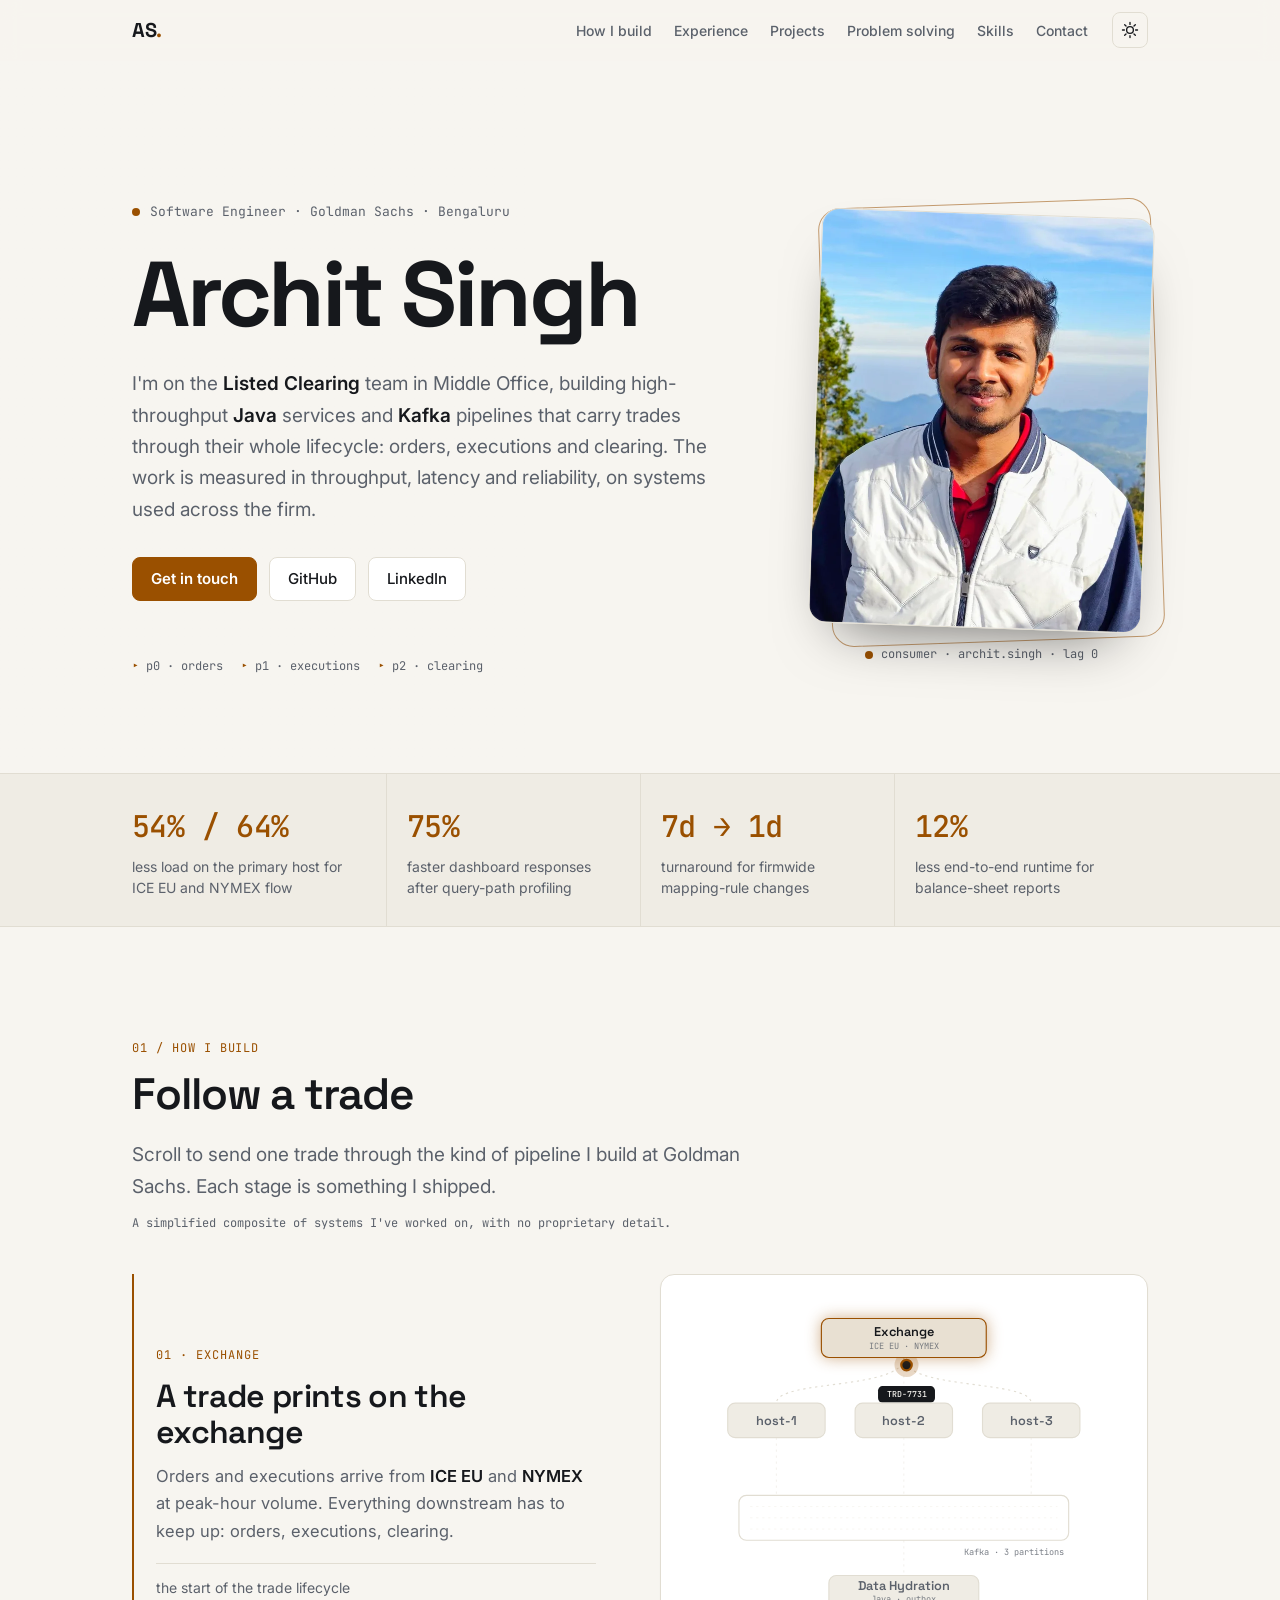
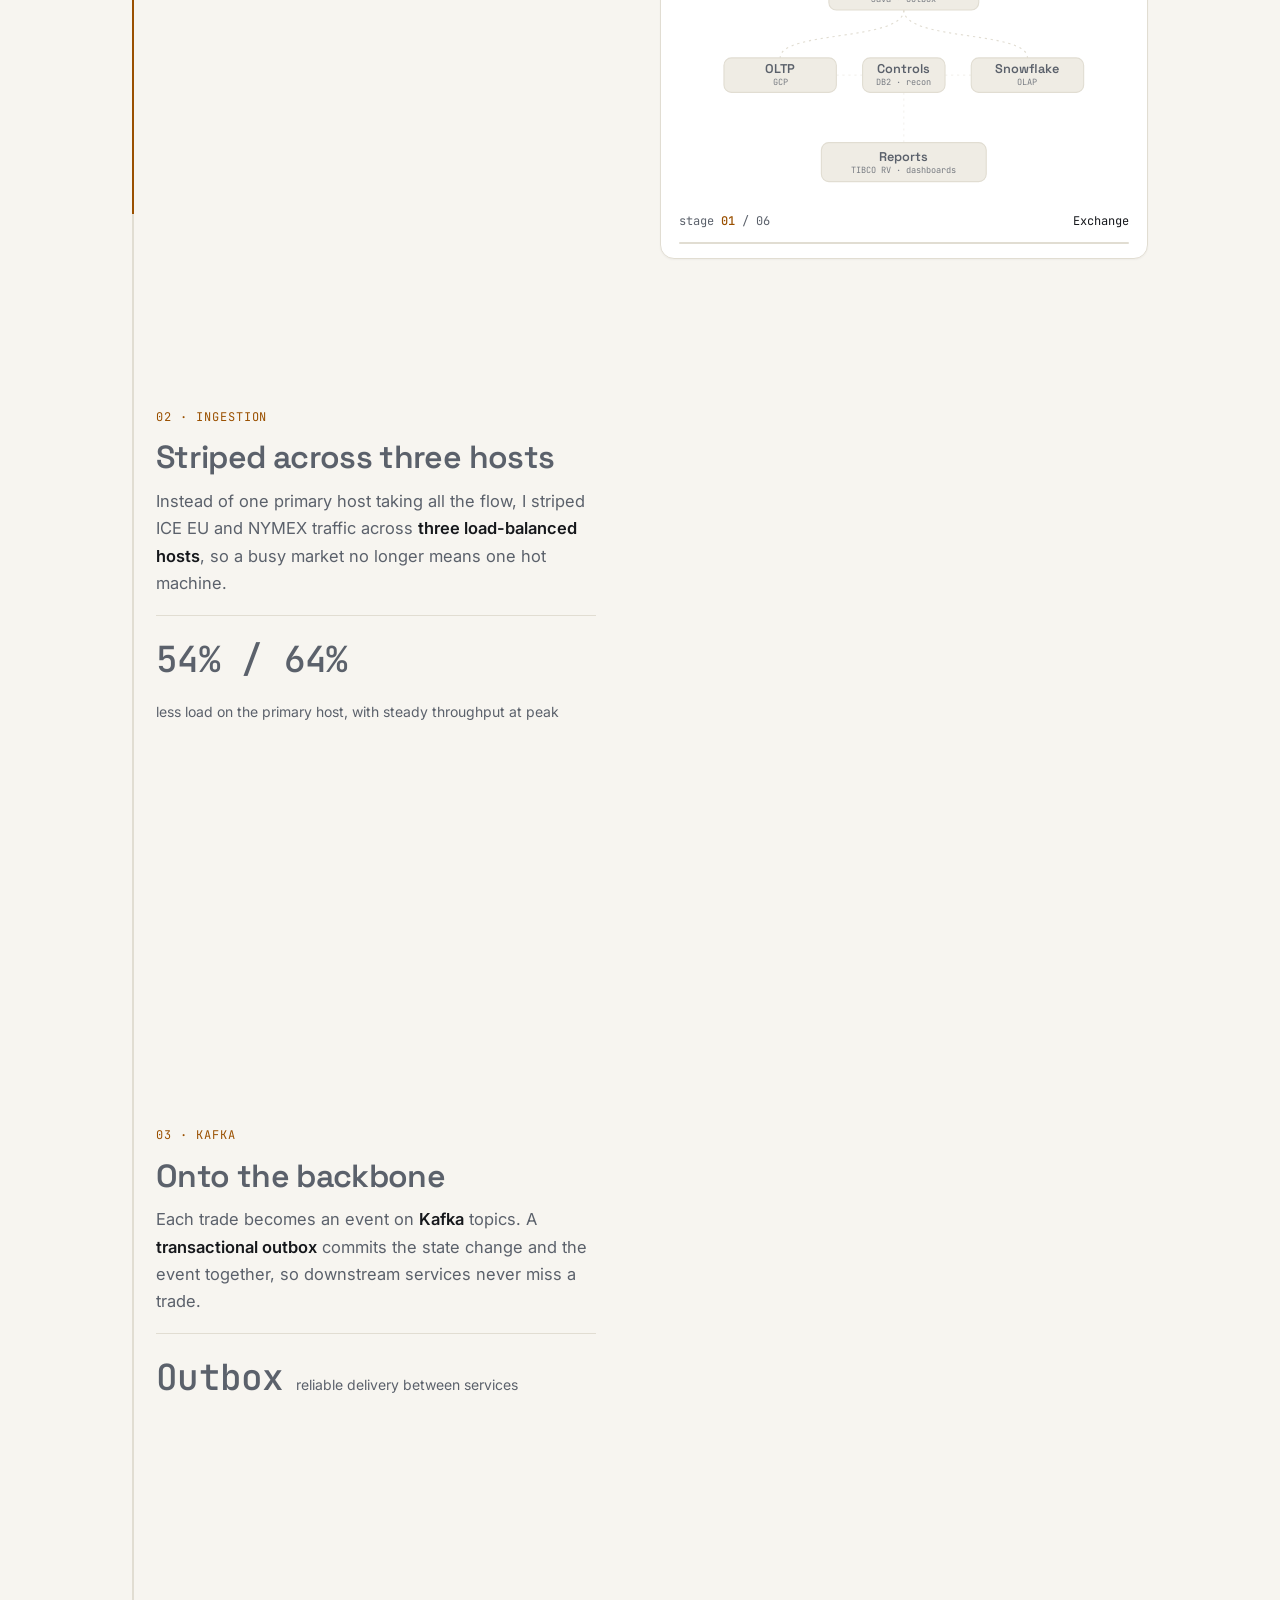
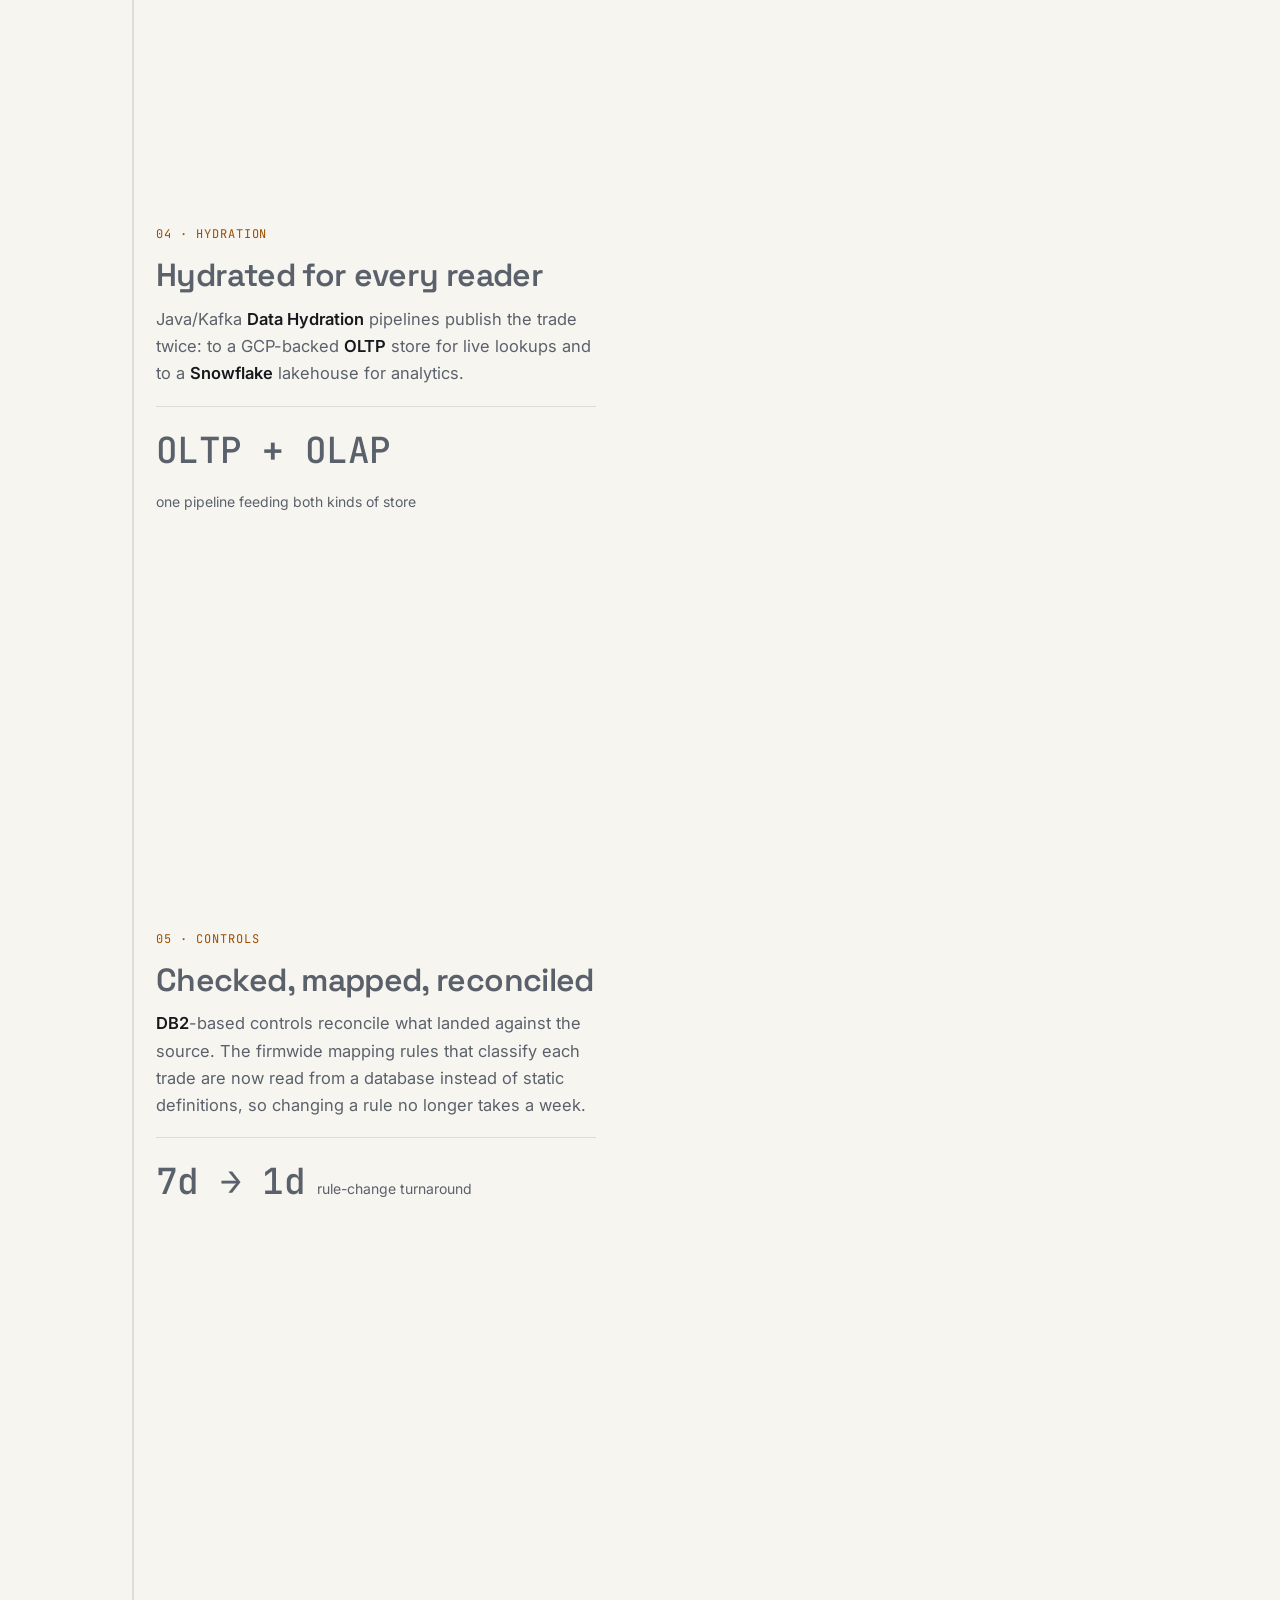
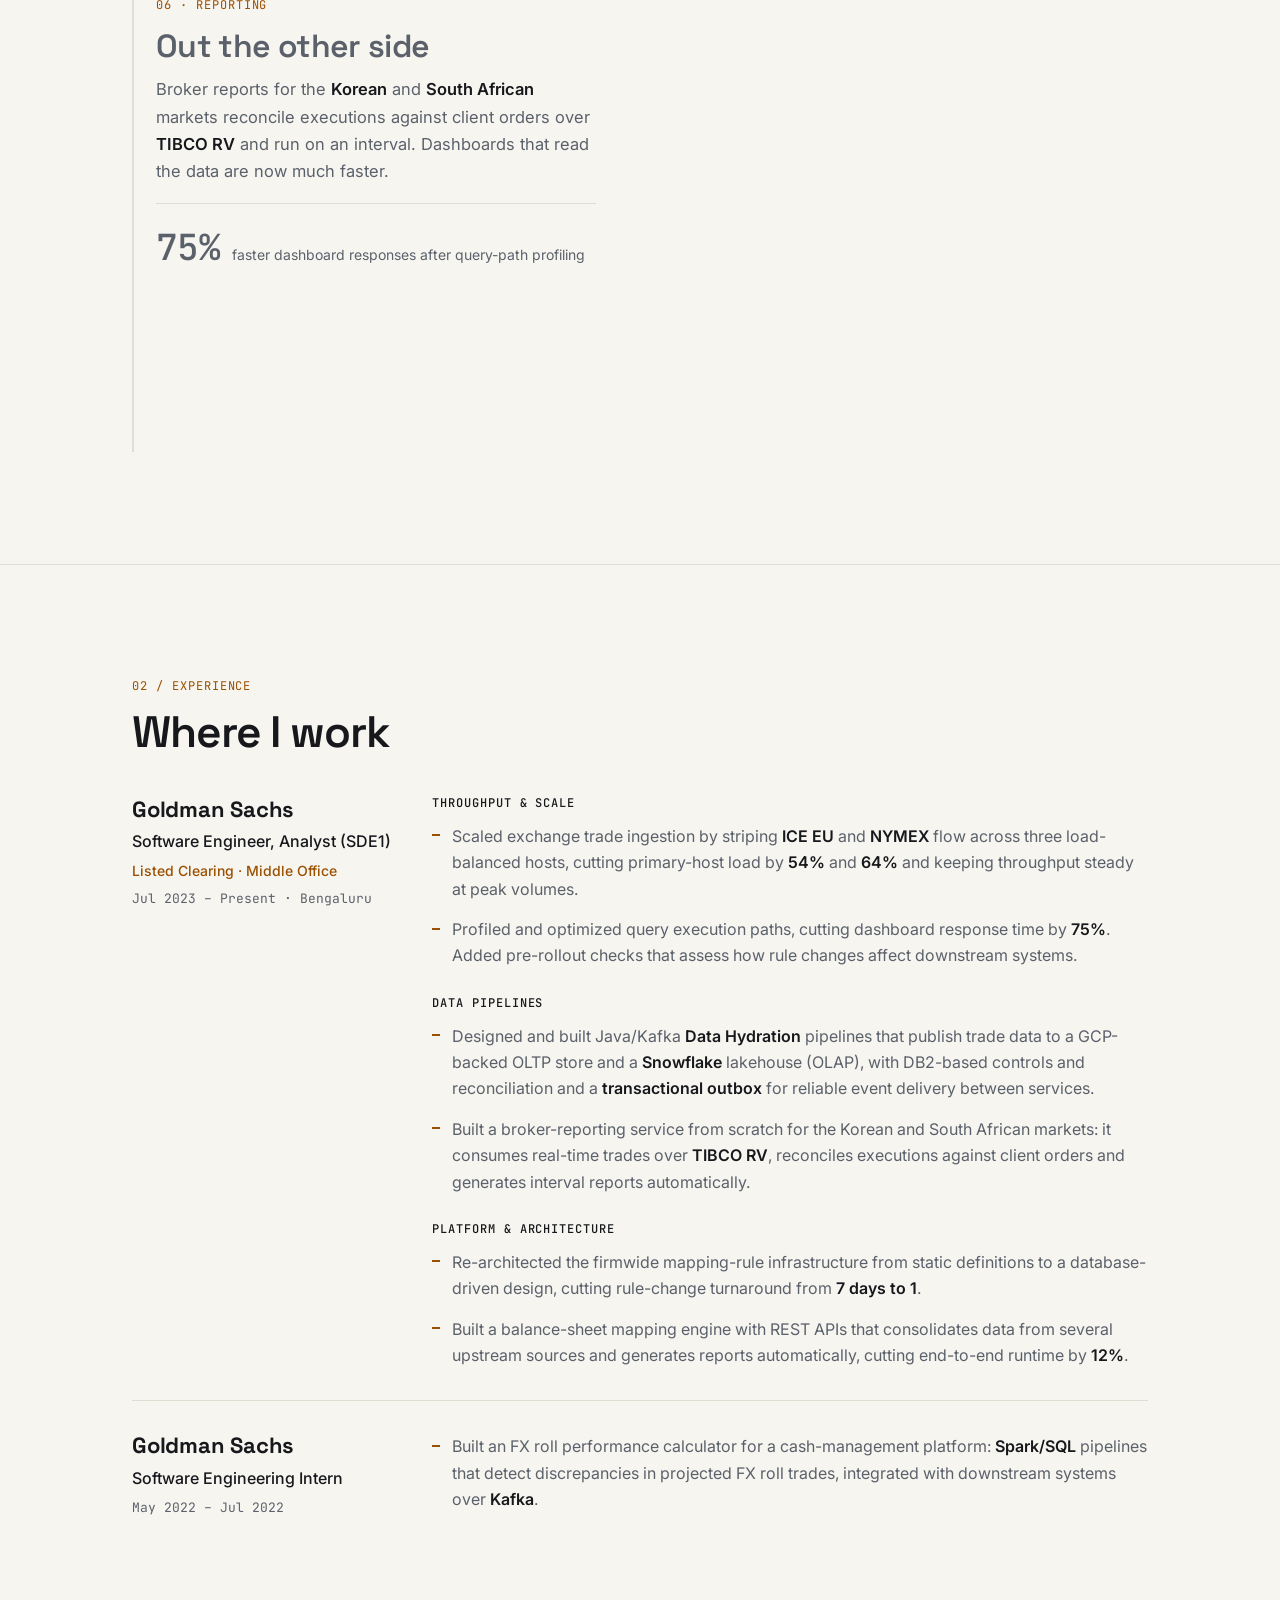
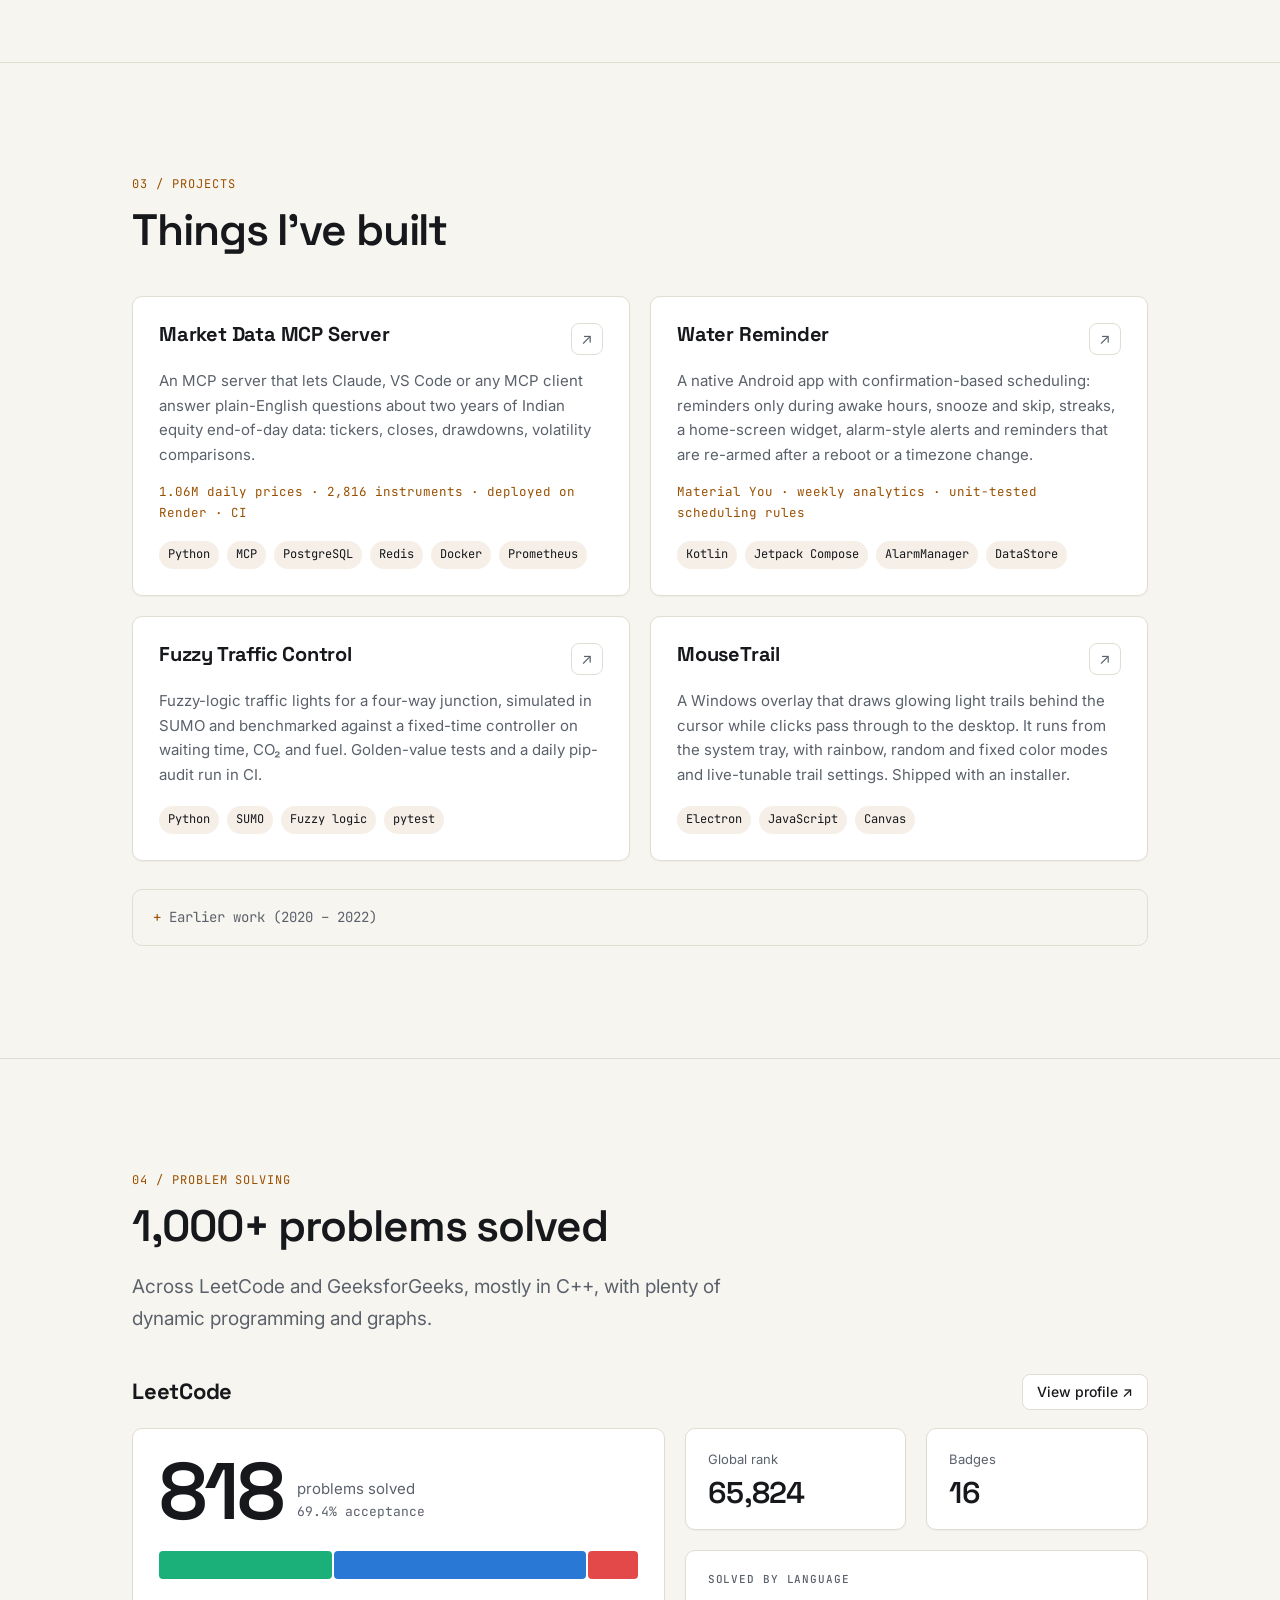
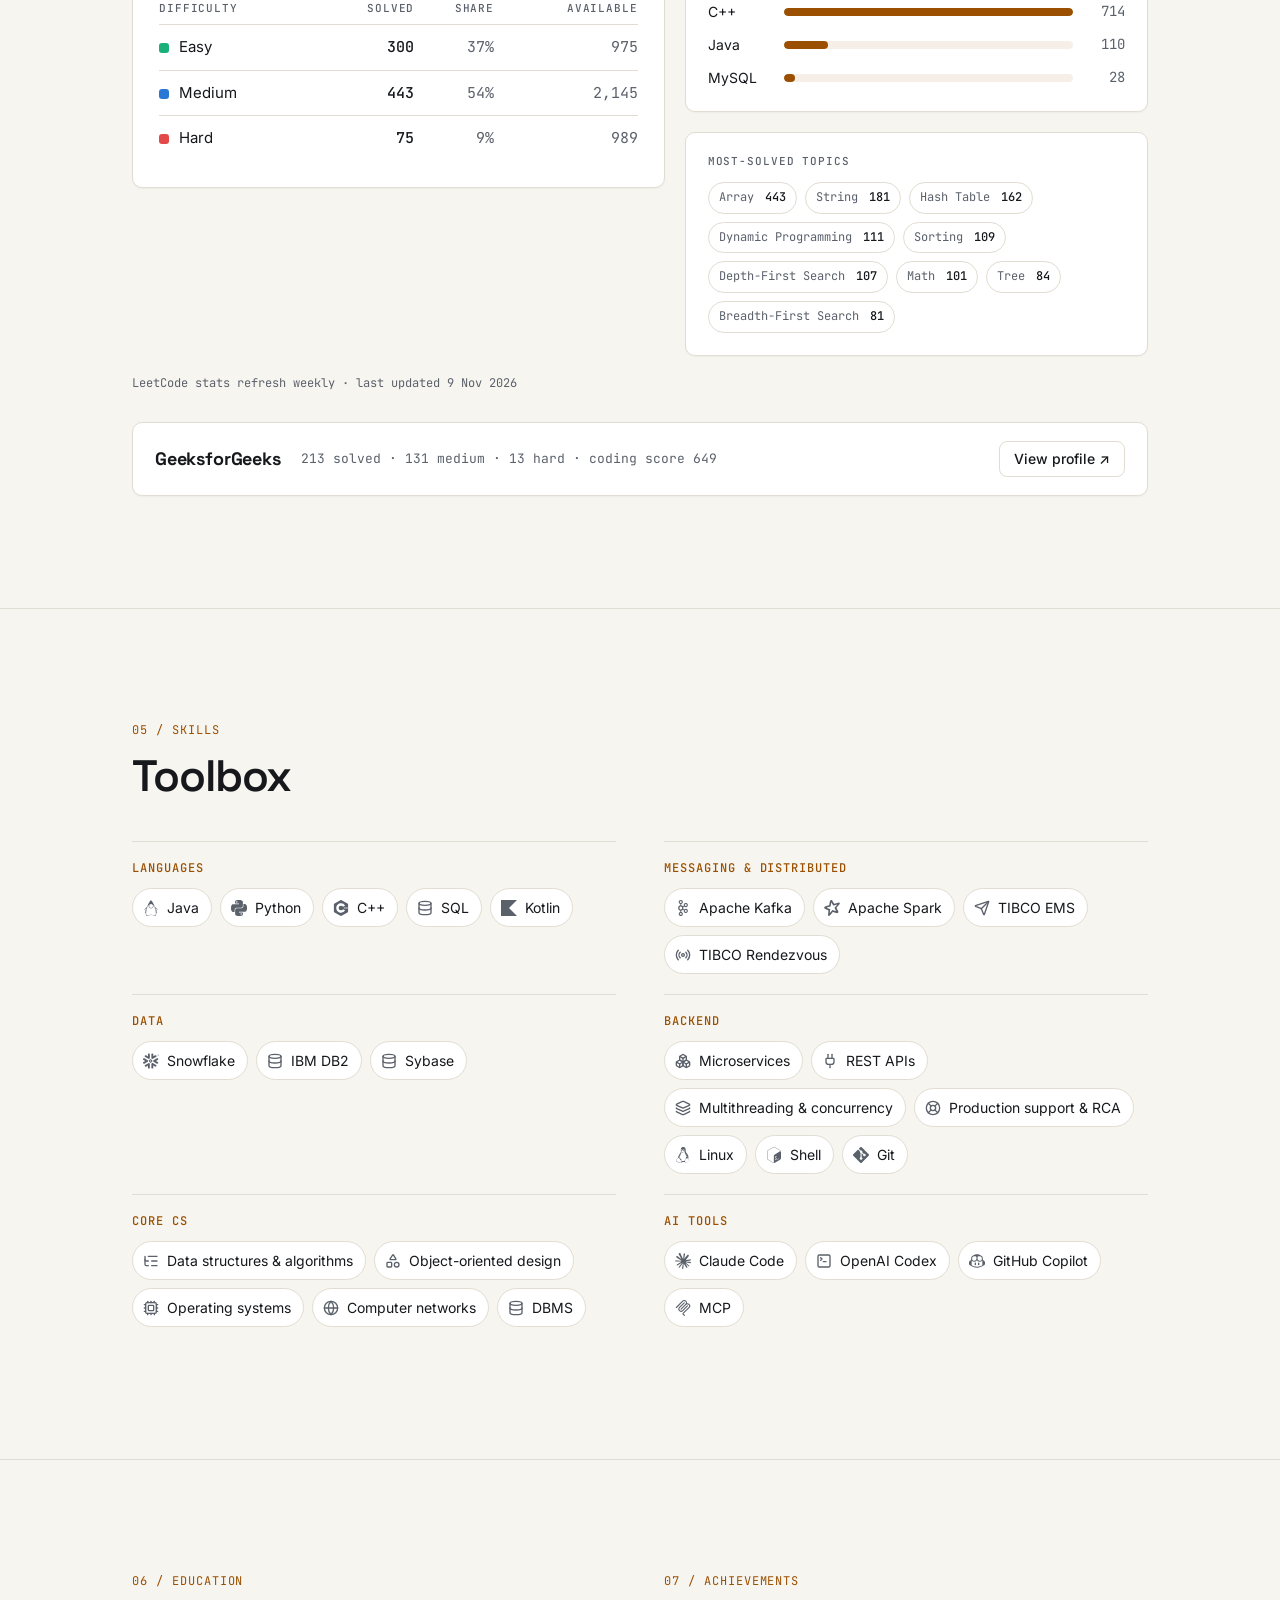
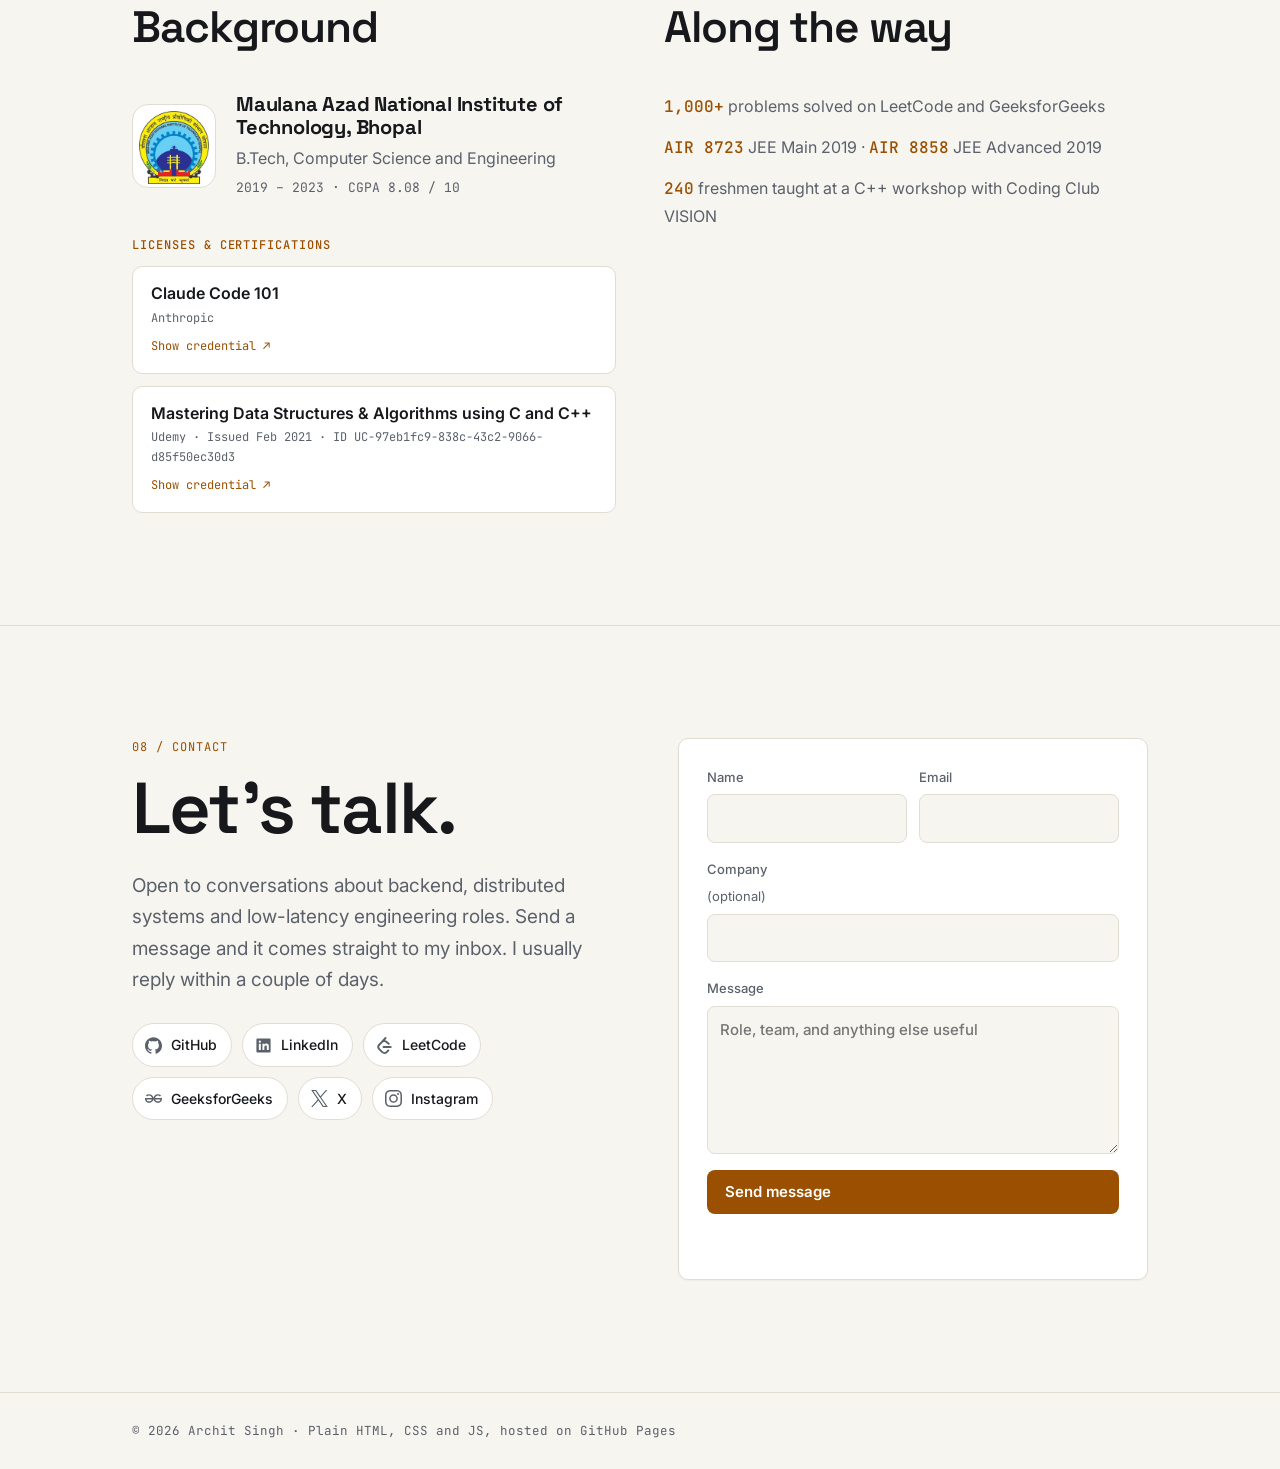
==== commit a14eed74: "Condense GeeksforGeeks to one line; make the fourth headline stat a work result - Problem solving: k" ====
--- a/index.html
+++ b/index.html
@@ -107,7 +107,7 @@
         <div class="stat"><span class="num mono">54% / 64%</span><span class="lbl">less load on the primary host for ICE EU and NYMEX flow</span></div>
         <div class="stat"><span class="num mono">75%</span><span class="lbl">faster dashboard responses after query-path profiling</span></div>
         <div class="stat"><span class="num mono">7d → 1d</span><span class="lbl">turnaround for firmwide mapping-rule changes</span></div>
-        <div class="stat"><span class="num mono">1,000+</span><span class="lbl">DS&amp;A problems solved on LeetCode and GeeksforGeeks</span></div>
+        <div class="stat"><span class="num mono">12%</span><span class="lbl">less end-to-end runtime for balance-sheet reports</span></div>
       </div>
     </section>
 
@@ -393,47 +393,10 @@
         </div>
         <p class="lc-upd mono">LeetCode stats refresh weekly · last updated <time data-lc="updated" datetime="2026-11-03">3 Nov 2026</time></p>
 
-        <div class="plat-head gfg-head">
+        <div class="plat-row card">
           <h3>GeeksforGeeks</h3>
+          <p class="mono">213 solved · 131 medium · 13 hard · coding score 649</p>
           <a class="btn sm" href="https://www.geeksforgeeks.org/profile/architsingh5" target="_blank" rel="noopener">View profile ↗</a>
-        </div>
-        <div class="lc gfg">
-          <div class="lc-main card">
-            <div class="lc-hero">
-              <span class="lc-big">213</span>
-              <span class="lc-sub">problems solved<br><span class="mono">13 hard · 131 medium</span></span>
-            </div>
-            <div class="seg" role="img" aria-label="Solved by difficulty: Basic 12 (6%), Easy 57 (27%), Medium 131 (62%), Hard 13 (6%)">
-              <span class="seg-part d-basic" style="flex-grow:12" data-tip="Basic · 12 solved · 6%"></span>
-              <span class="seg-part d-easy" style="flex-grow:57" data-tip="Easy · 57 solved · 27%"></span>
-              <span class="seg-part d-med" style="flex-grow:131" data-tip="Medium · 131 solved · 62%"></span>
-              <span class="seg-part d-hard" style="flex-grow:13" data-tip="Hard · 13 solved · 6%"></span>
-            </div>
-            <table class="lc-table">
-              <caption class="sr-only">GeeksforGeeks problems solved by difficulty</caption>
-              <thead><tr><th scope="col">Difficulty</th><th scope="col">Solved</th><th scope="col">Share</th></tr></thead>
-              <tbody>
-                <tr><th scope="row"><i class="sw d-basic"></i>Basic</th><td class="mono">12</td><td class="mono">6%</td></tr>
-                <tr><th scope="row"><i class="sw d-easy"></i>Easy</th><td class="mono">57</td><td class="mono">27%</td></tr>
-                <tr><th scope="row"><i class="sw d-med"></i>Medium</th><td class="mono">131</td><td class="mono">62%</td></tr>
-                <tr><th scope="row"><i class="sw d-hard"></i>Hard</th><td class="mono">13</td><td class="mono">6%</td></tr>
-              </tbody>
-            </table>
-          </div>
-          <div class="lc-side">
-            <div class="lc-tiles">
-              <div class="tile card"><span class="tile-lbl">Coding score</span><span class="tile-val">649</span></div>
-              <div class="tile card"><span class="tile-lbl">Institute rank · MANIT</span><span class="tile-val">1,002</span></div>
-            </div>
-            <div class="card lc-block">
-              <h3 class="lc-h mono">Notable solves</h3>
-              <ul class="topics mono">
-                <li>Alien Dictionary</li><li>Matrix Chain Multiplication</li><li>Boolean Parenthesization</li>
-                <li>Strongly Connected Components</li><li>Clone List with Random Pointer</li><li>Bellman-Ford</li>
-                <li>Floyd-Warshall</li><li>Histogram Max Area</li>
-              </ul>
-            </div>
-          </div>
         </div>
       </div>
     </section>
--- a/styles.css
+++ b/styles.css
@@ -268,7 +268,6 @@
 
 /* ---------- LeetCode ---------- */
 :root {
-  --d-basic: #6b7280;
   --d-easy: #199e70; --d-med: #3987e5; --d-hard: #e66767;
 }
 :root[data-theme="light"] { --d-easy: #1baf7a; --d-med: #2a78d6; --d-hard: #e34948; }
@@ -393,14 +392,13 @@
   .step > p:not(.step-n):not(.step-metric) { font-size: 16px; }
 }
 
-.seg-part.d-basic, .sw.d-basic { background: var(--d-basic); }
-:root[data-theme="light"] { --d-basic: #8a8f98; }
-@media (prefers-color-scheme: light) { :root:not([data-theme="dark"]) { --d-basic: #8a8f98; } }
 .plat-head { display: flex; align-items: center; justify-content: space-between; gap: 16px; margin-bottom: 18px; }
 .plat-head h3 { font-size: 22px; }
-.gfg-head { margin-top: 56px; }
+.plat-row { flex-direction: row; align-items: center; flex-wrap: wrap; gap: 10px 20px; margin-top: 28px; padding: 18px 22px; }
+.plat-row:hover { transform: none; border-color: var(--line); }
+.plat-row h3 { font-size: 18px; }
+.plat-row p { flex: 1; min-width: 220px; font-size: 13px; }
 .btn.sm { height: 36px; padding: 0 14px; font-size: 14px; }
-.lc-table td:only-of-type, .gfg .lc-table td { text-align: right; }
 
 /* ---------- Hero portrait ---------- */
 .hero-inner { display: grid; grid-template-columns: minmax(0, 1fr) auto; align-items: center; gap: clamp(32px, 5vw, 72px); }
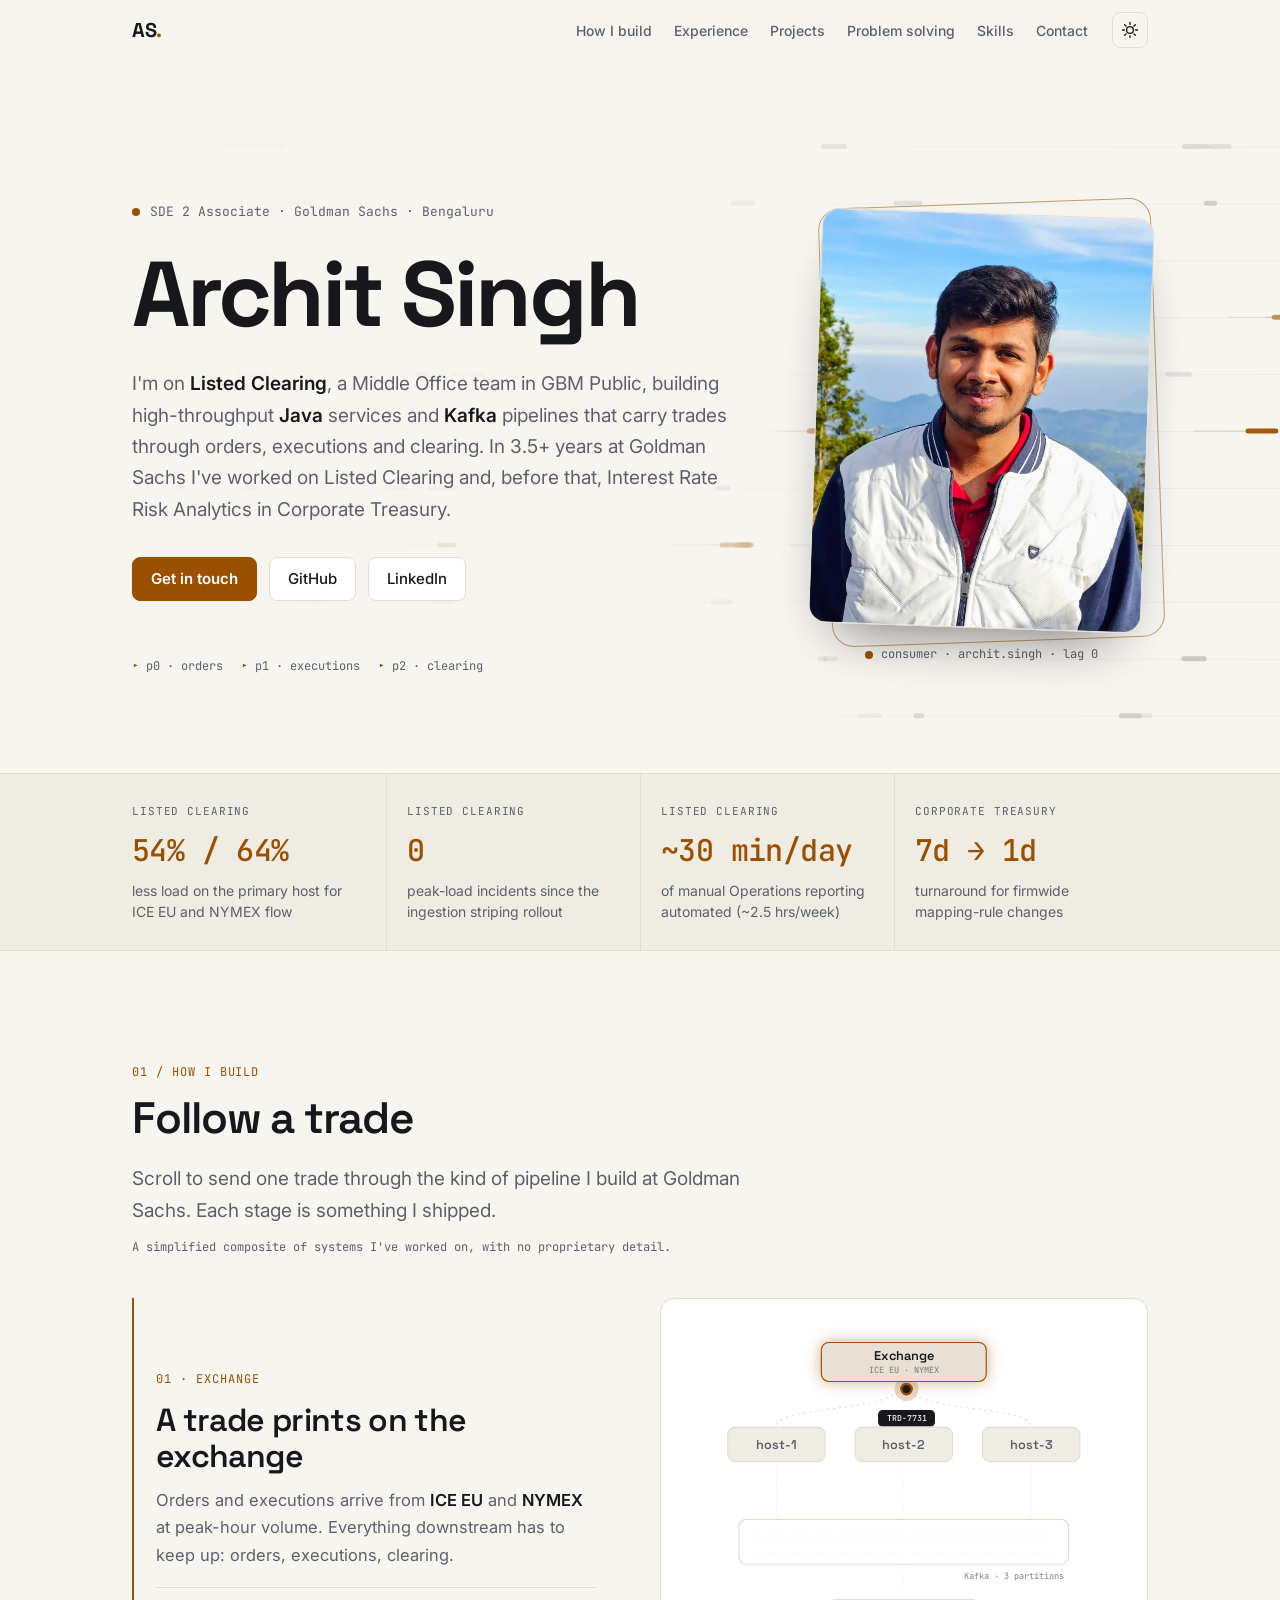
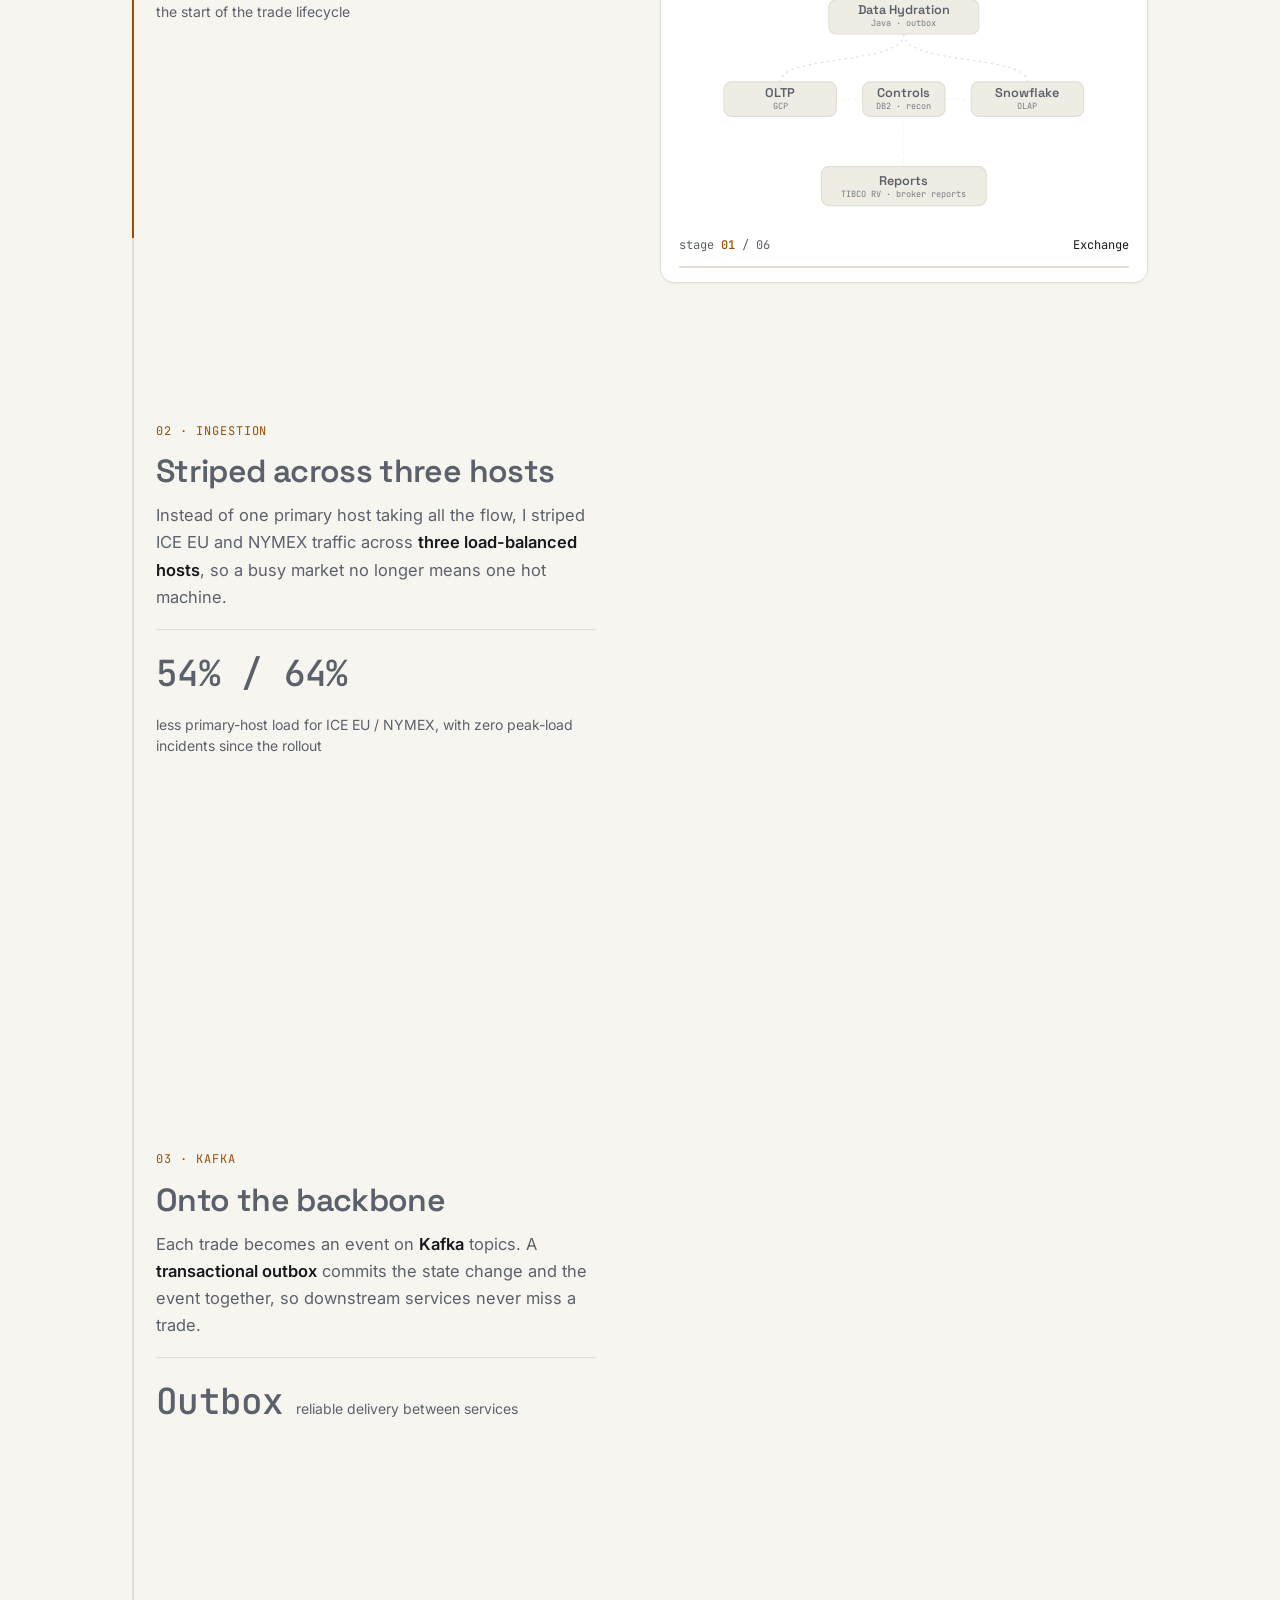
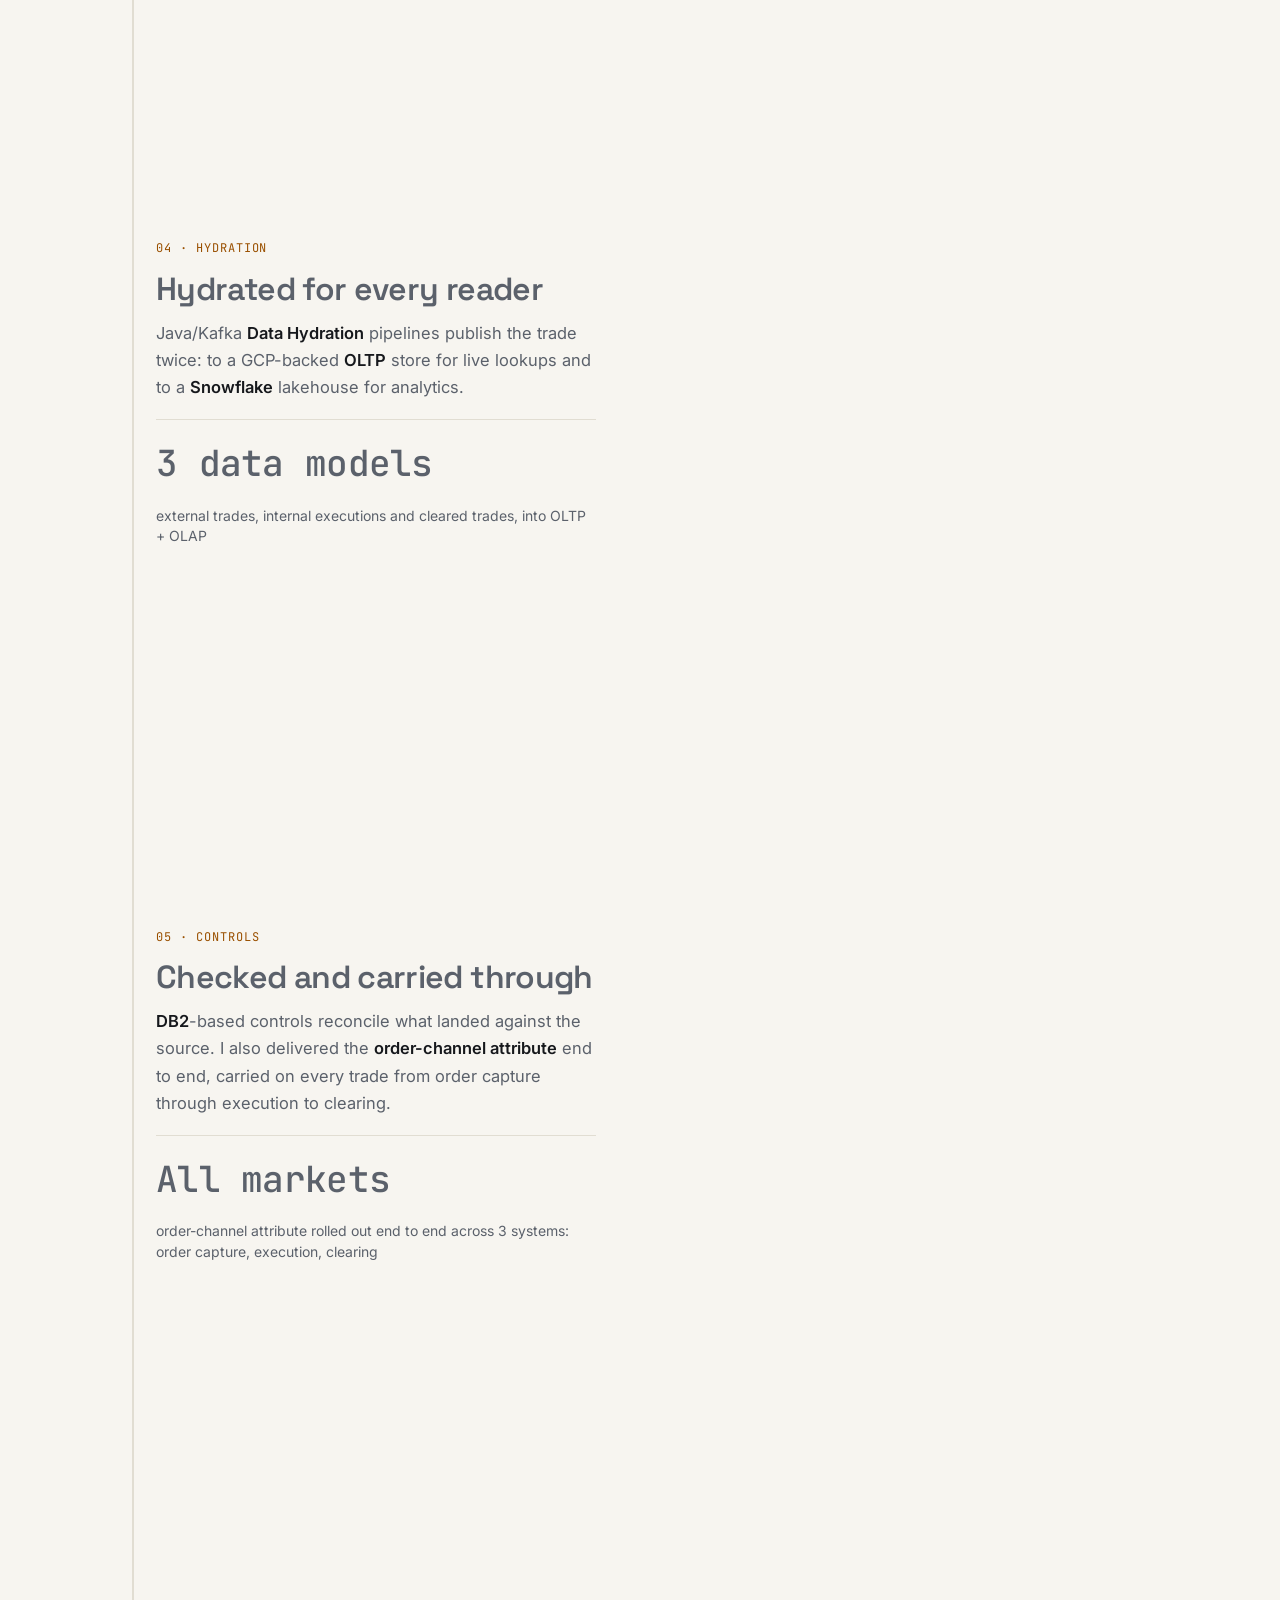
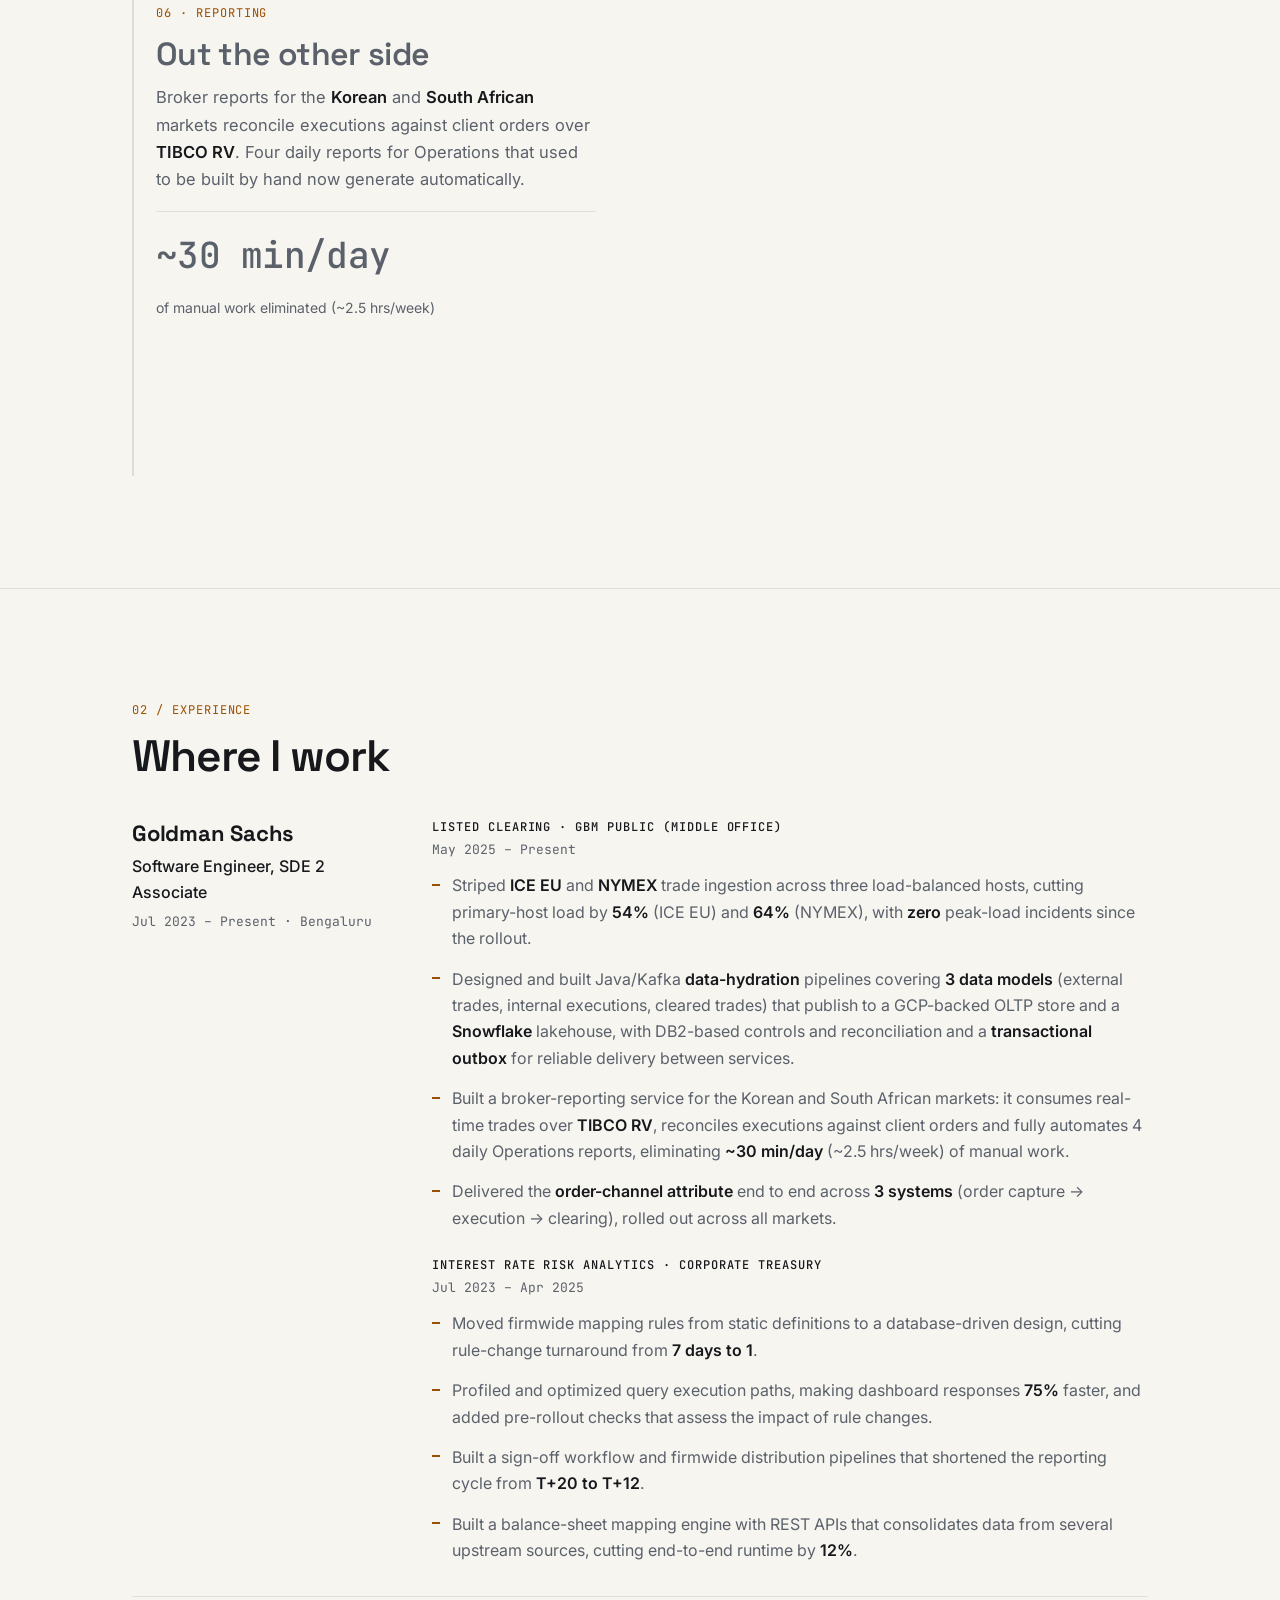
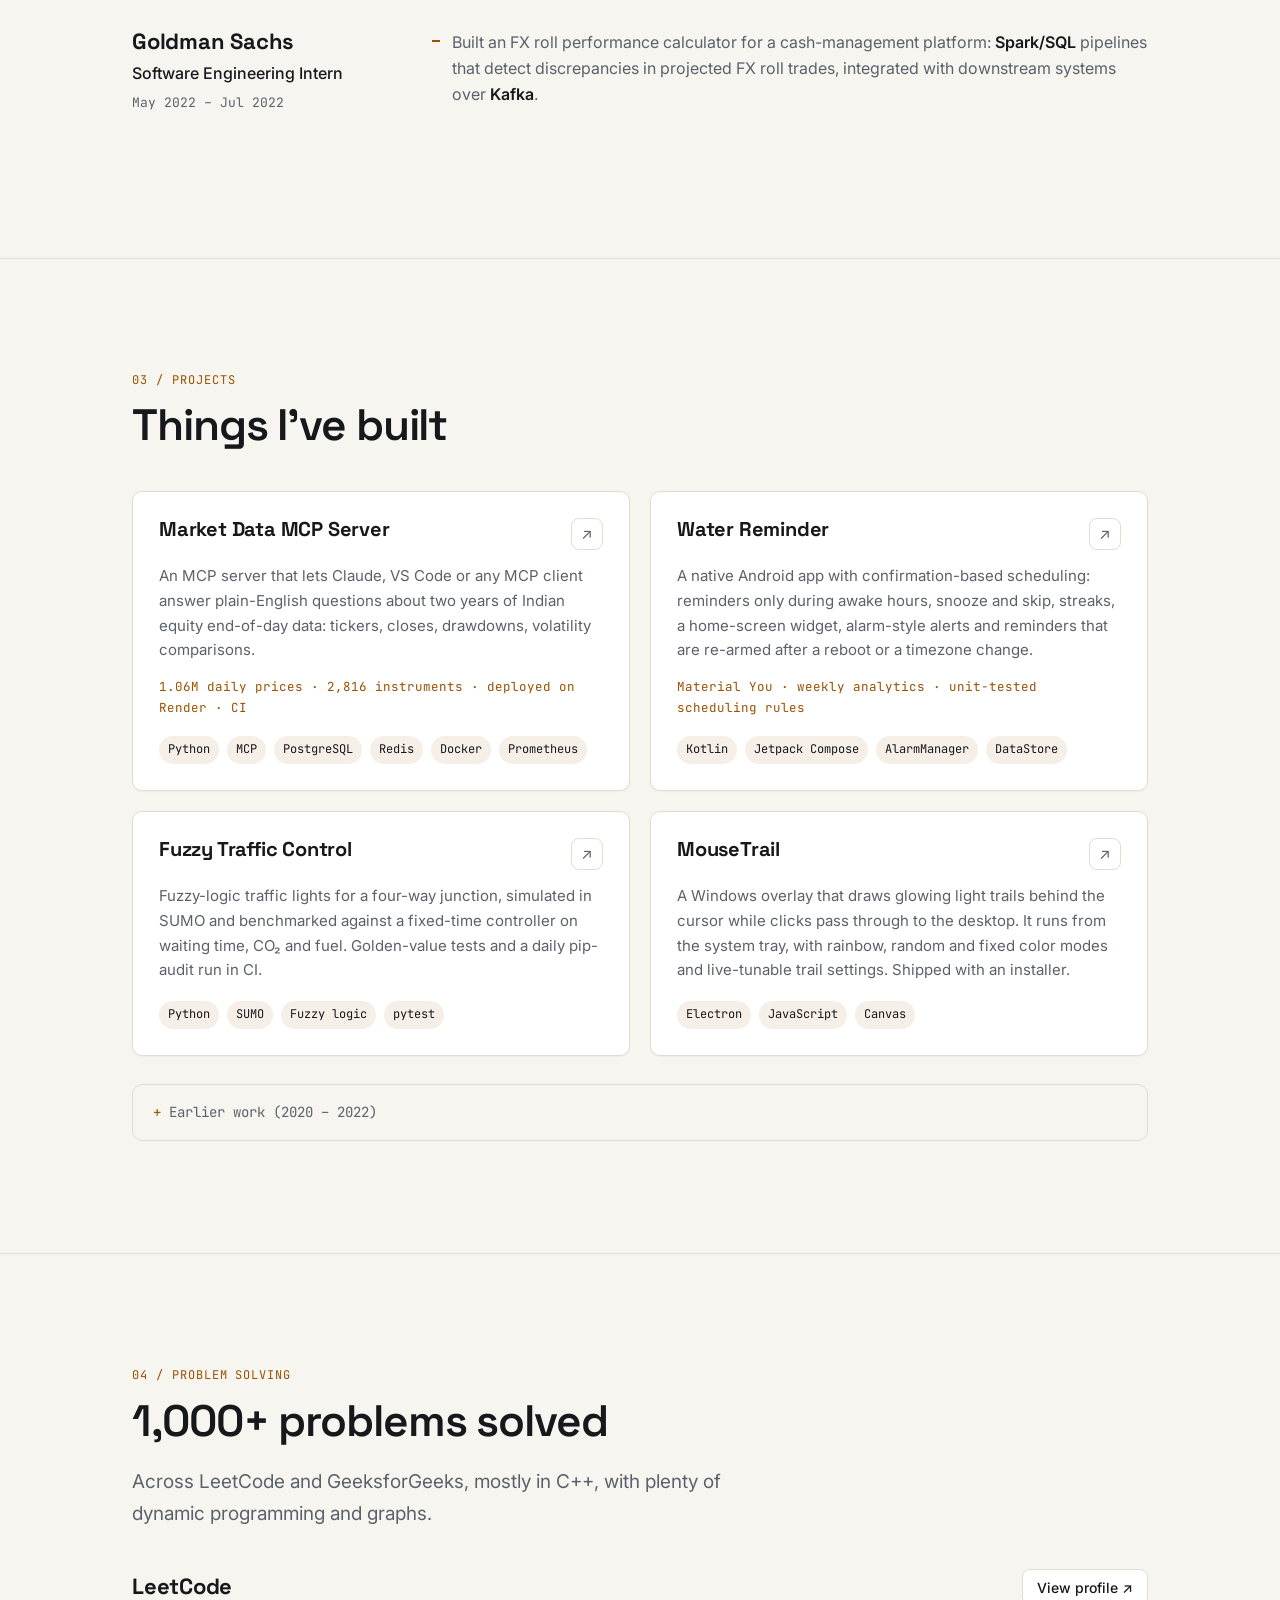
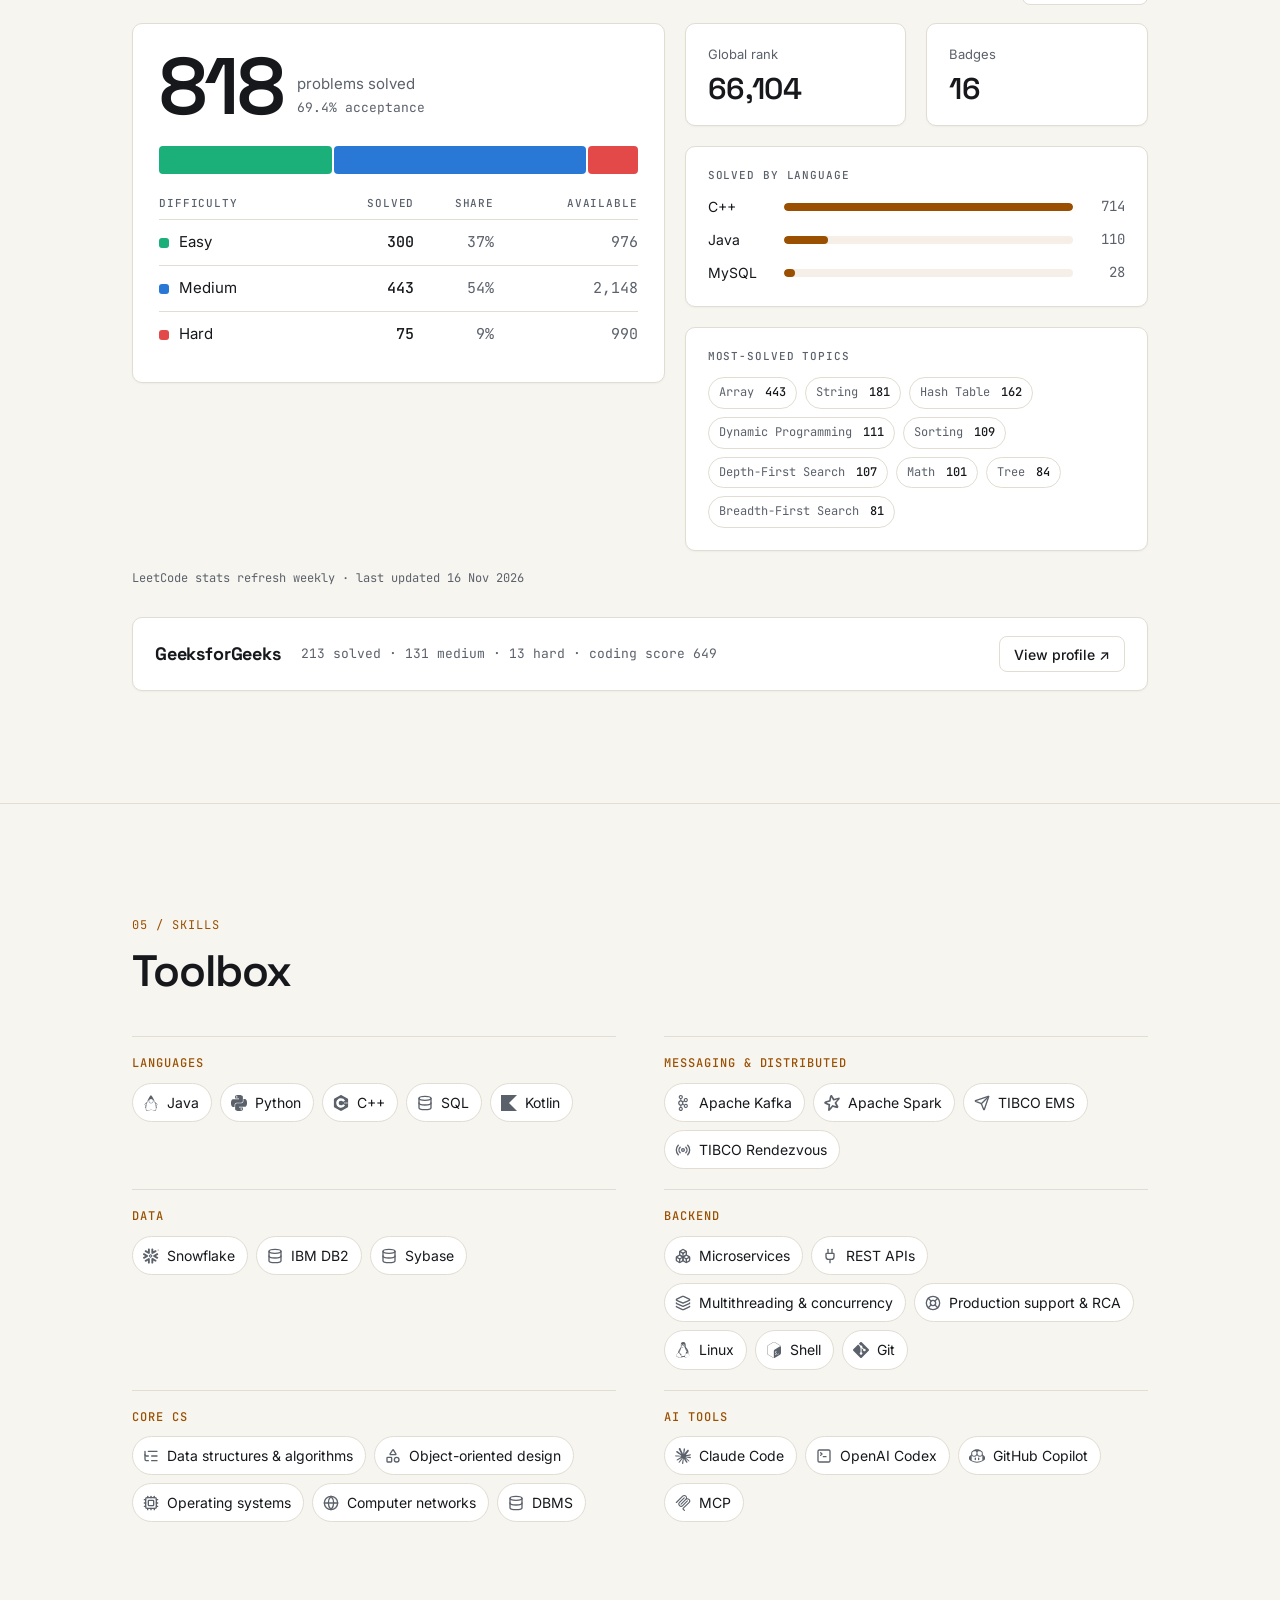
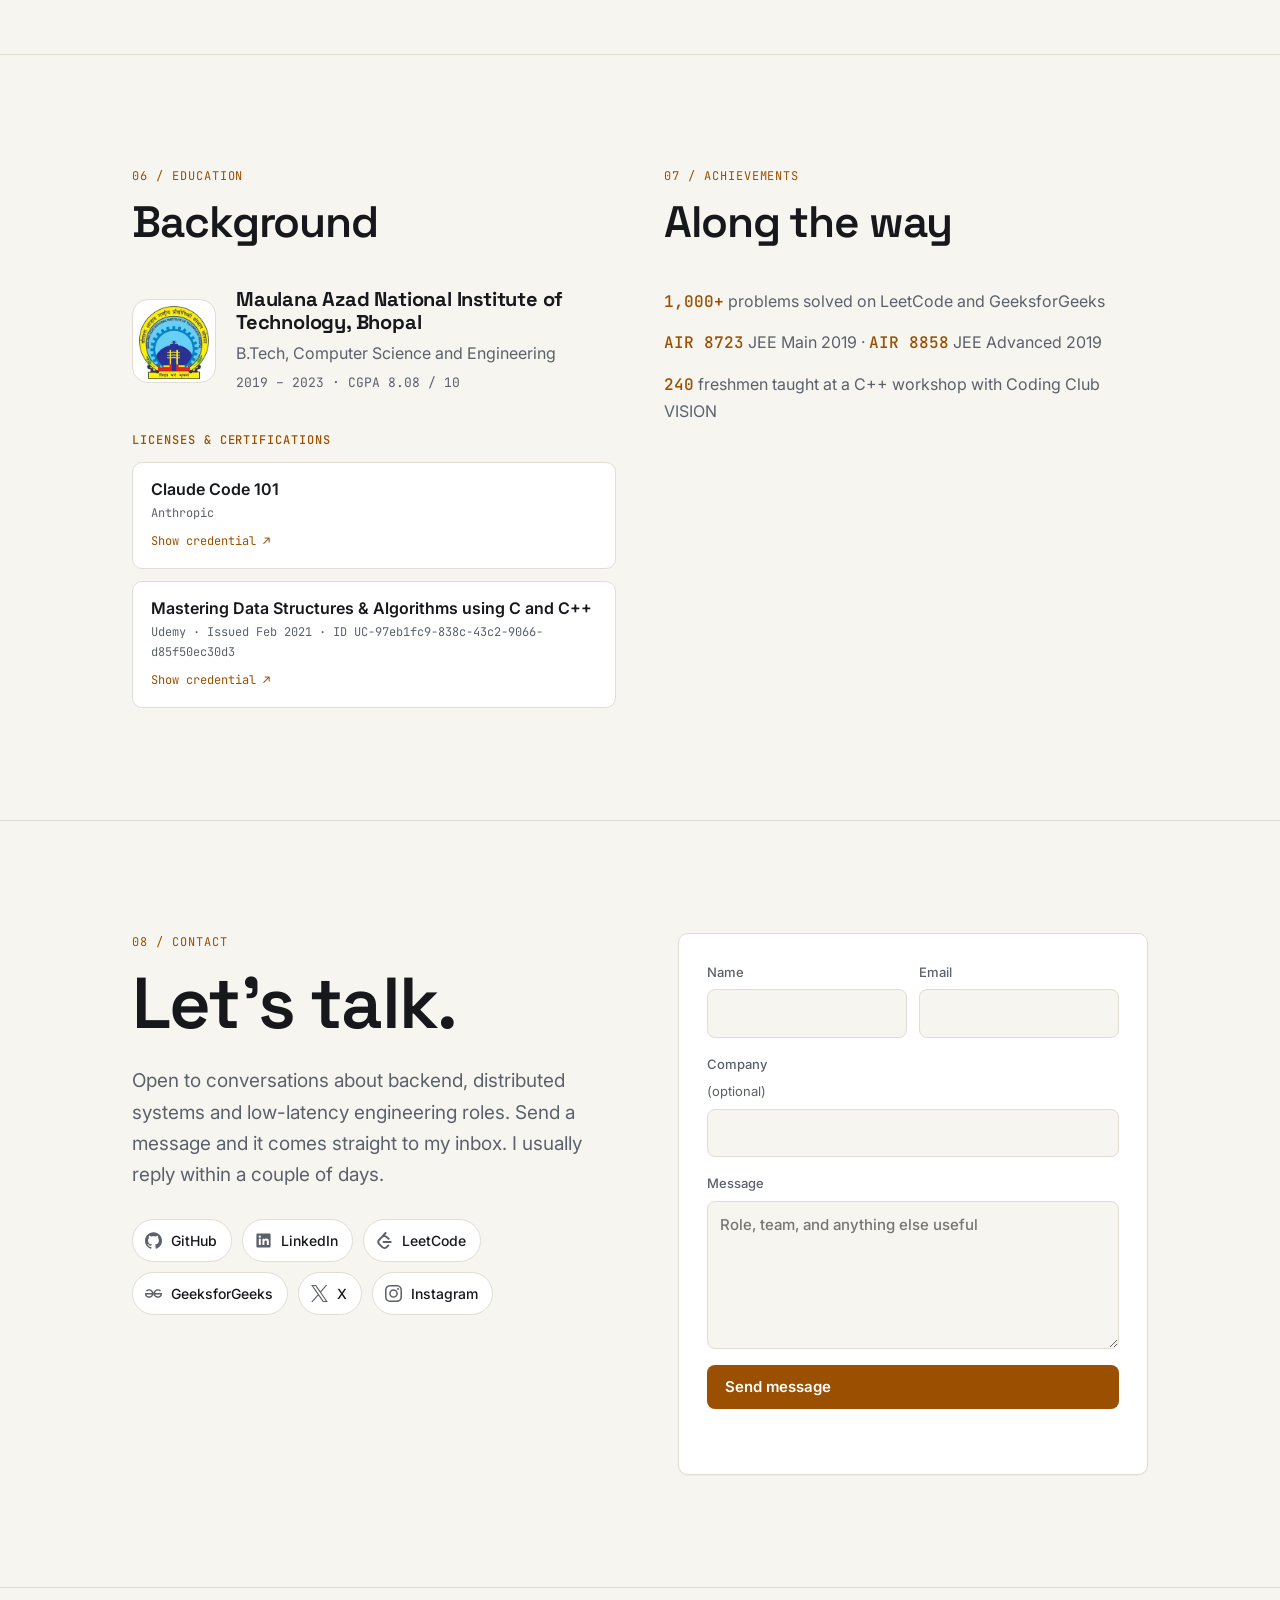
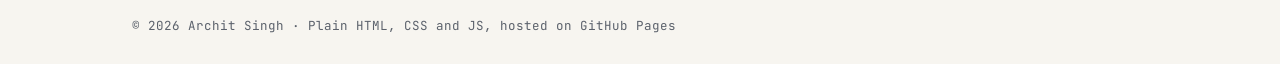
==== commit 9463851b: "Update role to SDE 2 Associate; split Experience by team - Title, meta, OG and JSON-LD: SDE 2 Associ" ====
--- a/index.html
+++ b/index.html
@@ -3,12 +3,12 @@
 <head>
   <meta charset="utf-8">
   <meta name="viewport" content="width=device-width, initial-scale=1">
-  <title>Archit Singh · Software Engineer</title>
-  <meta name="description" content="Archit Singh: software engineer at Goldman Sachs building high-throughput Java services and Kafka pipelines across the trade lifecycle.">
+  <title>Archit Singh · SDE 2 Associate, Goldman Sachs</title>
+  <meta name="description" content="Archit Singh: SDE 2 Associate at Goldman Sachs on Listed Clearing, building high-throughput Java services and Kafka pipelines across the trade lifecycle.">
   <meta name="theme-color" media="(prefers-color-scheme: dark)" content="#0d0f12">
   <meta name="theme-color" media="(prefers-color-scheme: light)" content="#f7f5f0">
-  <meta property="og:title" content="Archit Singh · Software Engineer">
-  <meta property="og:description" content="High-throughput Java and Kafka systems across the trade lifecycle: orders, executions, clearing.">
+  <meta property="og:title" content="Archit Singh · SDE 2 Associate, Goldman Sachs">
+  <meta property="og:description" content="SDE 2 Associate at Goldman Sachs. High-throughput Java and Kafka systems across the trade lifecycle: orders, executions, clearing.">
   <meta property="og:type" content="website">
   <meta property="og:url" content="https://architsingh5.github.io/">
   <meta property="og:image" content="https://architsingh5.github.io/assets/og.jpg">
@@ -23,7 +23,7 @@
     "name": "Archit Singh",
     "url": "https://architsingh5.github.io/",
     "image": "https://architsingh5.github.io/assets/archit.jpg",
-    "jobTitle": "Software Engineer",
+    "jobTitle": "SDE 2 Associate",
     "worksFor": { "@type": "Organization", "name": "Goldman Sachs" },
     "alumniOf": { "@type": "CollegeOrUniversity", "name": "Maulana Azad National Institute of Technology, Bhopal" },
     "sameAs": [
@@ -77,11 +77,11 @@
       <canvas class="stream" aria-hidden="true"></canvas>
       <div class="wrap hero-inner">
         <div class="hero-copy">
-        <p class="eyebrow mono"><span class="live"></span><span>Software Engineer · Goldman Sachs · Bengaluru</span></p>
+        <p class="eyebrow mono"><span class="live"></span><span>SDE 2 Associate · Goldman Sachs · Bengaluru</span></p>
         <h1>Archit Singh</h1>
-        <p class="lede">I'm on the <strong>Listed Clearing</strong> team in Middle Office, building high-throughput <strong>Java</strong> services
-          and <strong>Kafka</strong> pipelines that carry trades through their whole lifecycle: orders, executions and clearing.
-          The work is measured in throughput, latency and reliability, on systems used across the firm.</p>
+        <p class="lede">I'm on <strong>Listed Clearing</strong>, a Middle Office team in GBM Public, building high-throughput <strong>Java</strong>
+          services and <strong>Kafka</strong> pipelines that carry trades through orders, executions and clearing. In 3.5+ years at
+          Goldman Sachs I've worked on Listed Clearing and, before that, Interest Rate Risk Analytics in Corporate Treasury.</p>
         <div class="cta">
           <a class="btn primary" href="#contact">Get in touch</a>
           <a class="btn" href="https://github.com/architsingh5" target="_blank" rel="noopener">GitHub</a>
@@ -104,10 +104,10 @@
     <!-- IMPACT -->
     <section class="impact" aria-label="Impact highlights">
       <div class="wrap impact-grid">
-        <div class="stat"><span class="num mono">54% / 64%</span><span class="lbl">less load on the primary host for ICE EU and NYMEX flow</span></div>
-        <div class="stat"><span class="num mono">75%</span><span class="lbl">faster dashboard responses after query-path profiling</span></div>
-        <div class="stat"><span class="num mono">7d → 1d</span><span class="lbl">turnaround for firmwide mapping-rule changes</span></div>
-        <div class="stat"><span class="num mono">12%</span><span class="lbl">less end-to-end runtime for balance-sheet reports</span></div>
+        <div class="stat"><span class="src mono">Listed Clearing</span><span class="num mono">54% / 64%</span><span class="lbl">less load on the primary host for ICE EU and NYMEX flow</span></div>
+        <div class="stat"><span class="src mono">Listed Clearing</span><span class="num mono">0</span><span class="lbl">peak-load incidents since the ingestion striping rollout</span></div>
+        <div class="stat"><span class="src mono">Listed Clearing</span><span class="num mono">~30 min/day</span><span class="lbl">of manual Operations reporting automated (~2.5 hrs/week)</span></div>
+        <div class="stat"><span class="src mono">Corporate Treasury</span><span class="num mono">7d → 1d</span><span class="lbl">turnaround for firmwide mapping-rule changes</span></div>
       </div>
     </section>
 
@@ -158,7 +158,7 @@
                   <g data-s="3"><rect x="60" y="487" width="150" height="46" rx="10"/><text x="135" y="507" class="t">OLTP</text><text x="135" y="523" class="sub">GCP</text></g>
                   <g data-s="3"><rect x="390" y="487" width="150" height="46" rx="10"/><text x="465" y="507" class="t">Snowflake</text><text x="465" y="523" class="sub">OLAP</text></g>
                   <g data-s="4"><rect x="245" y="487" width="110" height="46" rx="10"/><text x="300" y="507" class="t">Controls</text><text x="300" y="523" class="sub">DB2 · recon</text></g>
-                  <g data-s="5"><rect x="190" y="600" width="220" height="52" rx="10"/><text x="300" y="624" class="t">Reports</text><text x="300" y="641" class="sub">TIBCO RV · dashboards</text></g>
+                  <g data-s="5"><rect x="190" y="600" width="220" height="52" rx="10"/><text x="300" y="624" class="t">Reports</text><text x="300" y="641" class="sub">TIBCO RV · broker reports</text></g>
                 </g>
                 <g class="packets" aria-hidden="true"></g>
               </svg>
@@ -177,7 +177,7 @@
               <p class="step-n mono">02 · Ingestion</p>
               <h3>Striped across three hosts</h3>
               <p>Instead of one primary host taking all the flow, I striped ICE EU and NYMEX traffic across <b>three load-balanced hosts</b>, so a busy market no longer means one hot machine.</p>
-              <p class="step-metric"><span class="num mono">54% / 64%</span><span class="lbl">less load on the primary host, with steady throughput at peak</span></p>
+              <p class="step-metric"><span class="num mono">54% / 64%</span><span class="lbl">less primary-host load for ICE EU / NYMEX, with zero peak-load incidents since the rollout</span></p>
             </article>
             <article class="step" data-step="2">
               <p class="step-n mono">03 · Kafka</p>
@@ -189,19 +189,19 @@
               <p class="step-n mono">04 · Hydration</p>
               <h3>Hydrated for every reader</h3>
               <p>Java/Kafka <b>Data Hydration</b> pipelines publish the trade twice: to a GCP-backed <b>OLTP</b> store for live lookups and to a <b>Snowflake</b> lakehouse for analytics.</p>
-              <p class="step-metric"><span class="num mono">OLTP + OLAP</span><span class="lbl">one pipeline feeding both kinds of store</span></p>
+              <p class="step-metric"><span class="num mono">3 data models</span><span class="lbl">external trades, internal executions and cleared trades, into OLTP + OLAP</span></p>
             </article>
             <article class="step" data-step="4">
               <p class="step-n mono">05 · Controls</p>
-              <h3>Checked, mapped, reconciled</h3>
-              <p><b>DB2</b>-based controls reconcile what landed against the source. The firmwide mapping rules that classify each trade are now read from a database instead of static definitions, so changing a rule no longer takes a week.</p>
-              <p class="step-metric"><span class="num mono">7d → 1d</span><span class="lbl">rule-change turnaround</span></p>
+              <h3>Checked and carried through</h3>
+              <p><b>DB2</b>-based controls reconcile what landed against the source. I also delivered the <b>order-channel attribute</b> end to end, carried on every trade from order capture through execution to clearing.</p>
+              <p class="step-metric"><span class="num mono">All markets</span><span class="lbl">order-channel attribute rolled out end to end across 3 systems: order capture, execution, clearing</span></p>
             </article>
             <article class="step" data-step="5">
               <p class="step-n mono">06 · Reporting</p>
               <h3>Out the other side</h3>
-              <p>Broker reports for the <b>Korean</b> and <b>South African</b> markets reconcile executions against client orders over <b>TIBCO RV</b> and run on an interval. Dashboards that read the data are now much faster.</p>
-              <p class="step-metric"><span class="num mono">75%</span><span class="lbl">faster dashboard responses after query-path profiling</span></p>
+              <p>Broker reports for the <b>Korean</b> and <b>South African</b> markets reconcile executions against client orders over <b>TIBCO RV</b>. Four daily reports for Operations that used to be built by hand now generate automatically.</p>
+              <p class="step-metric"><span class="num mono">~30 min/day</span><span class="lbl">of manual work eliminated (~2.5 hrs/week)</span></p>
             </article>
           </div>
         </div>
@@ -219,30 +219,28 @@
         <article class="job">
           <div class="job-meta">
             <h3>Goldman Sachs</h3>
-            <p class="role">Software Engineer, Analyst (SDE1)</p>
-            <p class="team">Listed Clearing · Middle Office</p>
+            <p class="role">Software Engineer, SDE 2 Associate</p>
             <p class="when mono">Jul 2023 – Present · Bengaluru</p>
           </div>
           <div class="job-body">
             <div class="theme">
-              <h4 class="mono">Throughput &amp; scale</h4>
+              <h4 class="mono">Listed Clearing · GBM Public (Middle Office)</h4>
+              <p class="when mono">May 2025 – Present</p>
               <ul>
-                <li>Scaled exchange trade ingestion by striping <b>ICE EU</b> and <b>NYMEX</b> flow across three load-balanced hosts, cutting primary-host load by <b>54%</b> and <b>64%</b> and keeping throughput steady at peak volumes.</li>
-                <li>Profiled and optimized query execution paths, cutting dashboard response time by <b>75%</b>. Added pre-rollout checks that assess how rule changes affect downstream systems.</li>
+                <li>Striped <b>ICE EU</b> and <b>NYMEX</b> trade ingestion across three load-balanced hosts, cutting primary-host load by <b>54%</b> (ICE EU) and <b>64%</b> (NYMEX), with <b>zero</b> peak-load incidents since the rollout.</li>
+                <li>Designed and built Java/Kafka <b>data-hydration</b> pipelines covering <b>3 data models</b> (external trades, internal executions, cleared trades) that publish to a GCP-backed OLTP store and a <b>Snowflake</b> lakehouse, with DB2-based controls and reconciliation and a <b>transactional outbox</b> for reliable delivery between services.</li>
+                <li>Built a broker-reporting service for the Korean and South African markets: it consumes real-time trades over <b>TIBCO RV</b>, reconciles executions against client orders and fully automates 4 daily Operations reports, eliminating <b>~30 min/day</b> (~2.5 hrs/week) of manual work.</li>
+                <li>Delivered the <b>order-channel attribute</b> end to end across <b>3 systems</b> (order capture → execution → clearing), rolled out across all markets.</li>
               </ul>
             </div>
             <div class="theme">
-              <h4 class="mono">Data pipelines</h4>
+              <h4 class="mono">Interest Rate Risk Analytics · Corporate Treasury</h4>
+              <p class="when mono">Jul 2023 – Apr 2025</p>
               <ul>
-                <li>Designed and built Java/Kafka <b>Data Hydration</b> pipelines that publish trade data to a GCP-backed OLTP store and a <b>Snowflake</b> lakehouse (OLAP), with DB2-based controls and reconciliation and a <b>transactional outbox</b> for reliable event delivery between services.</li>
-                <li>Built a broker-reporting service from scratch for the Korean and South African markets: it consumes real-time trades over <b>TIBCO RV</b>, reconciles executions against client orders and generates interval reports automatically.</li>
-              </ul>
-            </div>
-            <div class="theme">
-              <h4 class="mono">Platform &amp; architecture</h4>
-              <ul>
-                <li>Re-architected the firmwide mapping-rule infrastructure from static definitions to a database-driven design, cutting rule-change turnaround from <b>7 days to 1</b>.</li>
-                <li>Built a balance-sheet mapping engine with REST APIs that consolidates data from several upstream sources and generates reports automatically, cutting end-to-end runtime by <b>12%</b>.</li>
+                <li>Moved firmwide mapping rules from static definitions to a database-driven design, cutting rule-change turnaround from <b>7 days to 1</b>.</li>
+                <li>Profiled and optimized query execution paths, making dashboard responses <b>75%</b> faster, and added pre-rollout checks that assess the impact of rule changes.</li>
+                <li>Built a sign-off workflow and firmwide distribution pipelines that shortened the reporting cycle from <b>T+20 to T+12</b>.</li>
+                <li>Built a balance-sheet mapping engine with REST APIs that consolidates data from several upstream sources, cutting end-to-end runtime by <b>12%</b>.</li>
               </ul>
             </div>
           </div>
--- a/styles.css
+++ b/styles.css
@@ -516,3 +516,7 @@
 .brand .dot { display: inline-block; transition: transform .2s; }
 .nav.fire .brand .dot { animation: recoil .45s ease-out; }
 @keyframes recoil { 0% { transform: scale(1); } 30% { transform: scale(1.8); } 100% { transform: scale(1); } }
+
+/* Team label on impact tiles; dates under Experience team headings */
+.stat .src { font-size: 11px; text-transform: uppercase; letter-spacing: 0.08em; color: var(--muted); }
+.theme h4 + .when { margin: -8px 0 12px; }
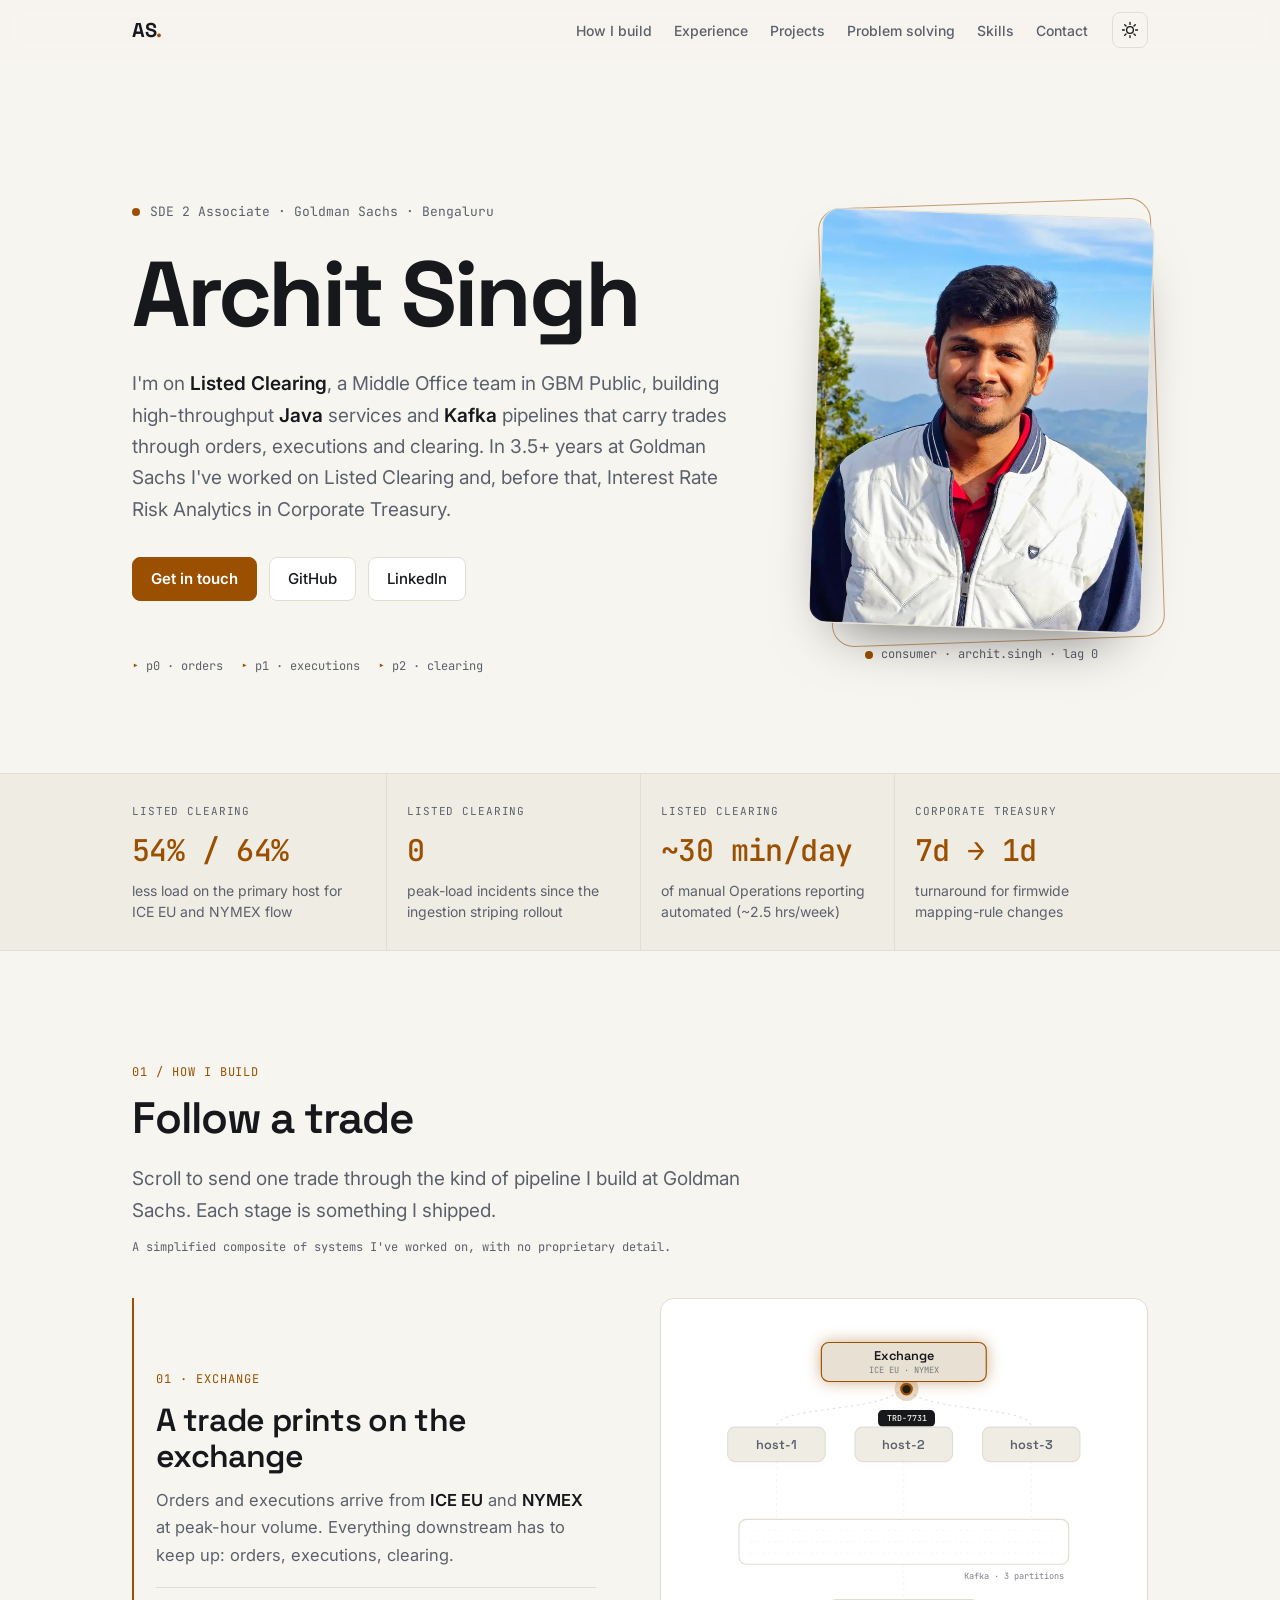
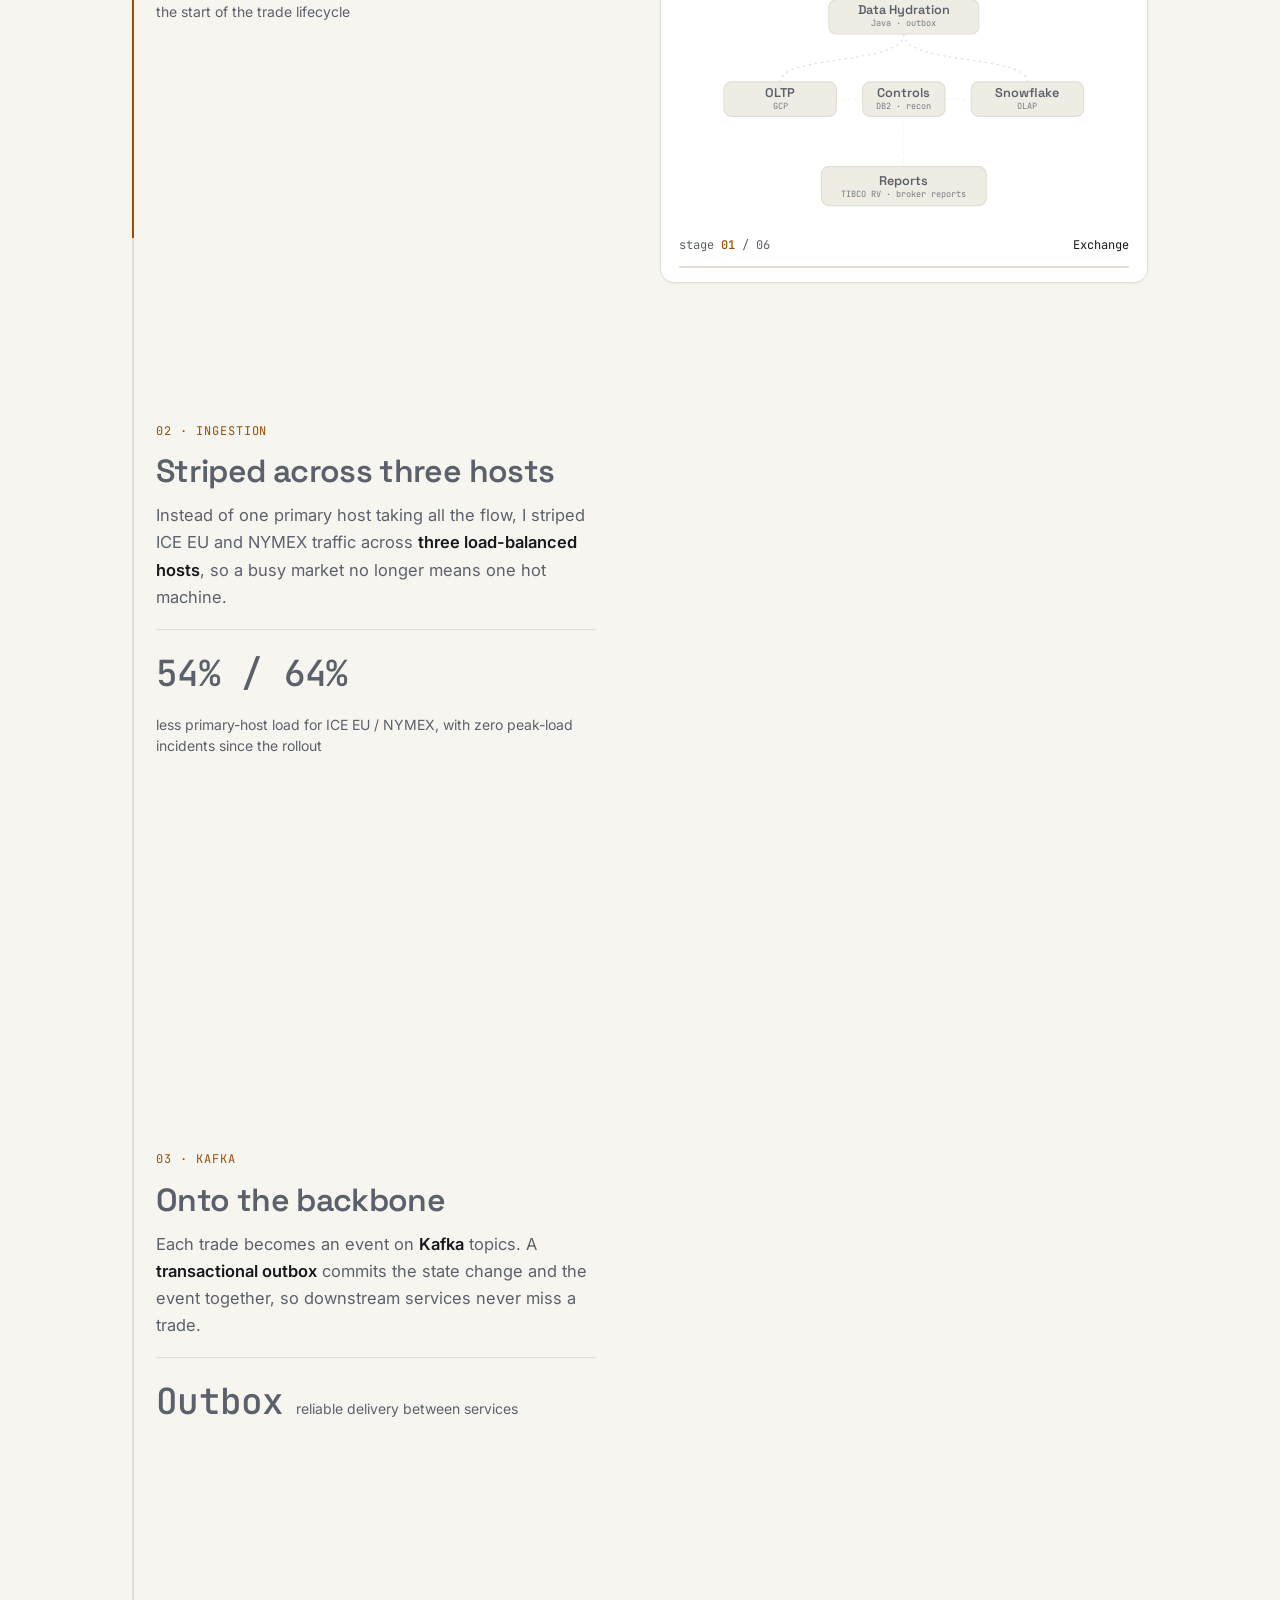
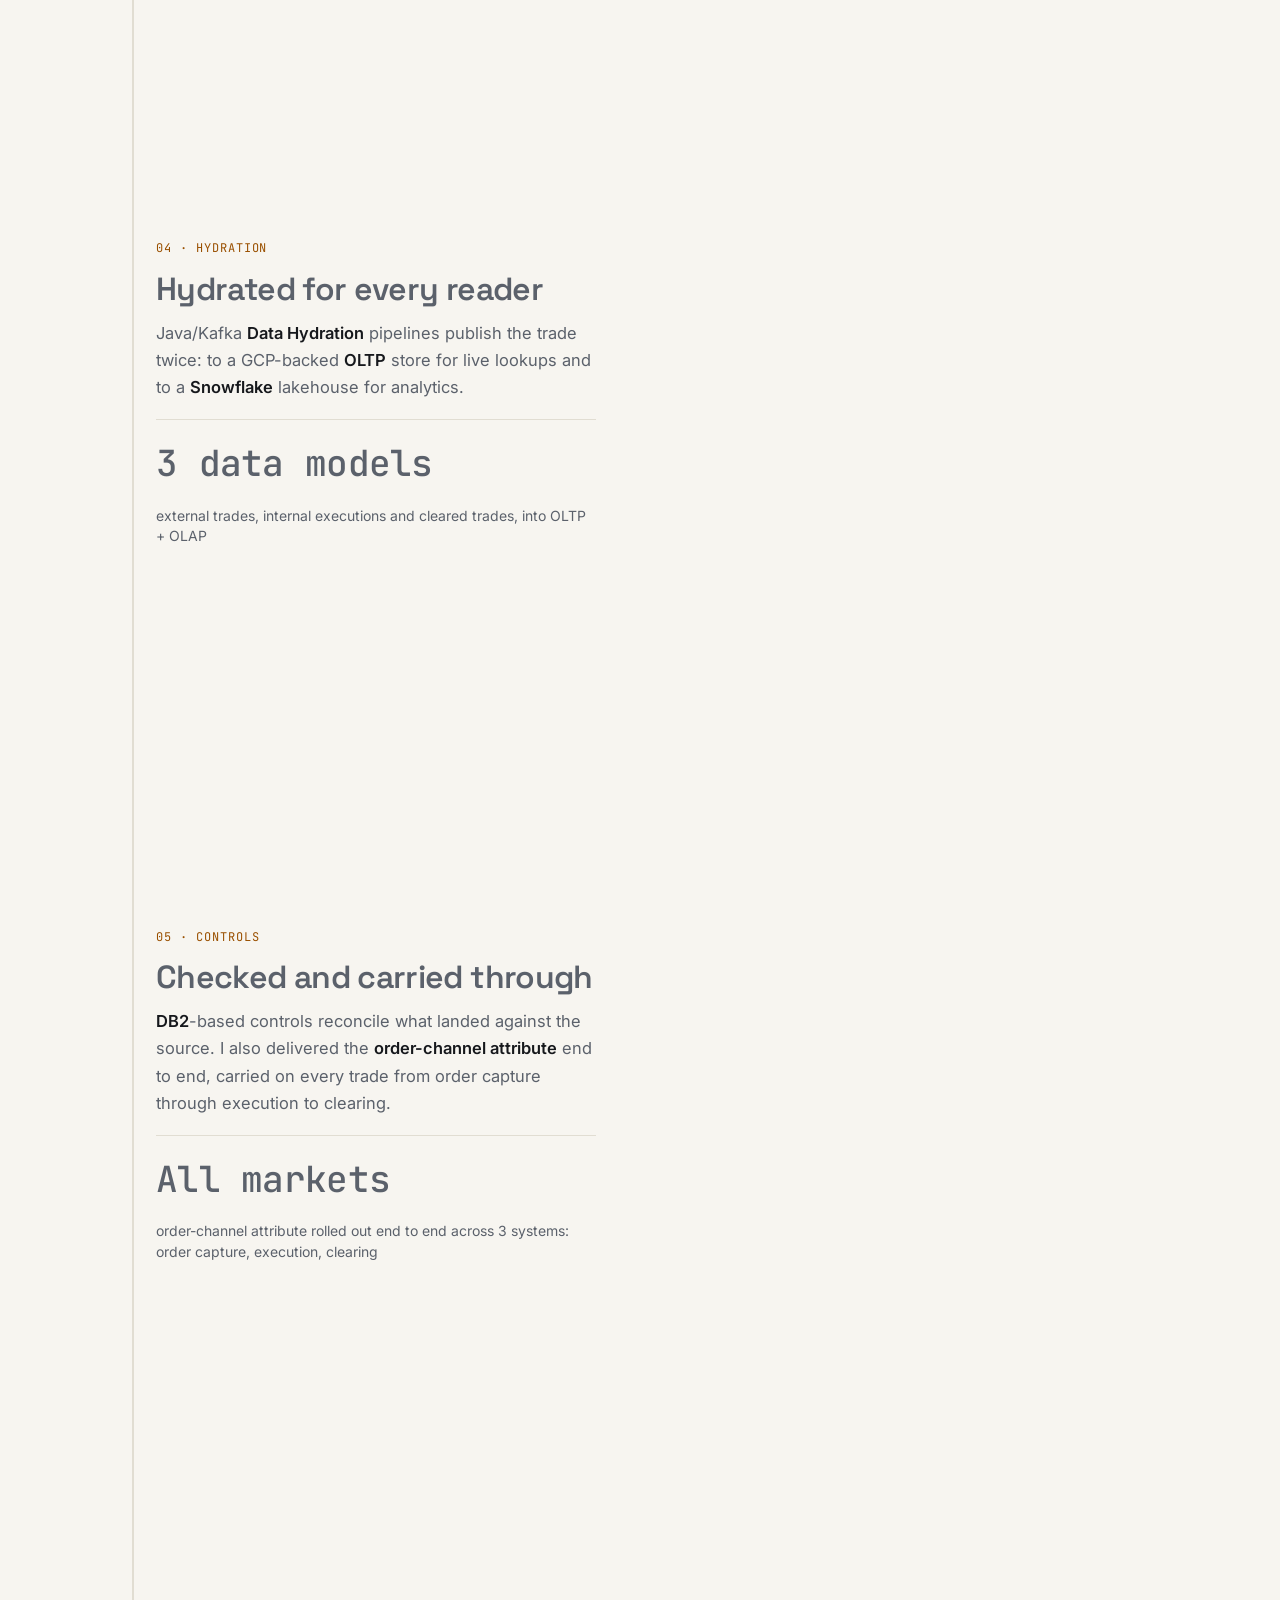
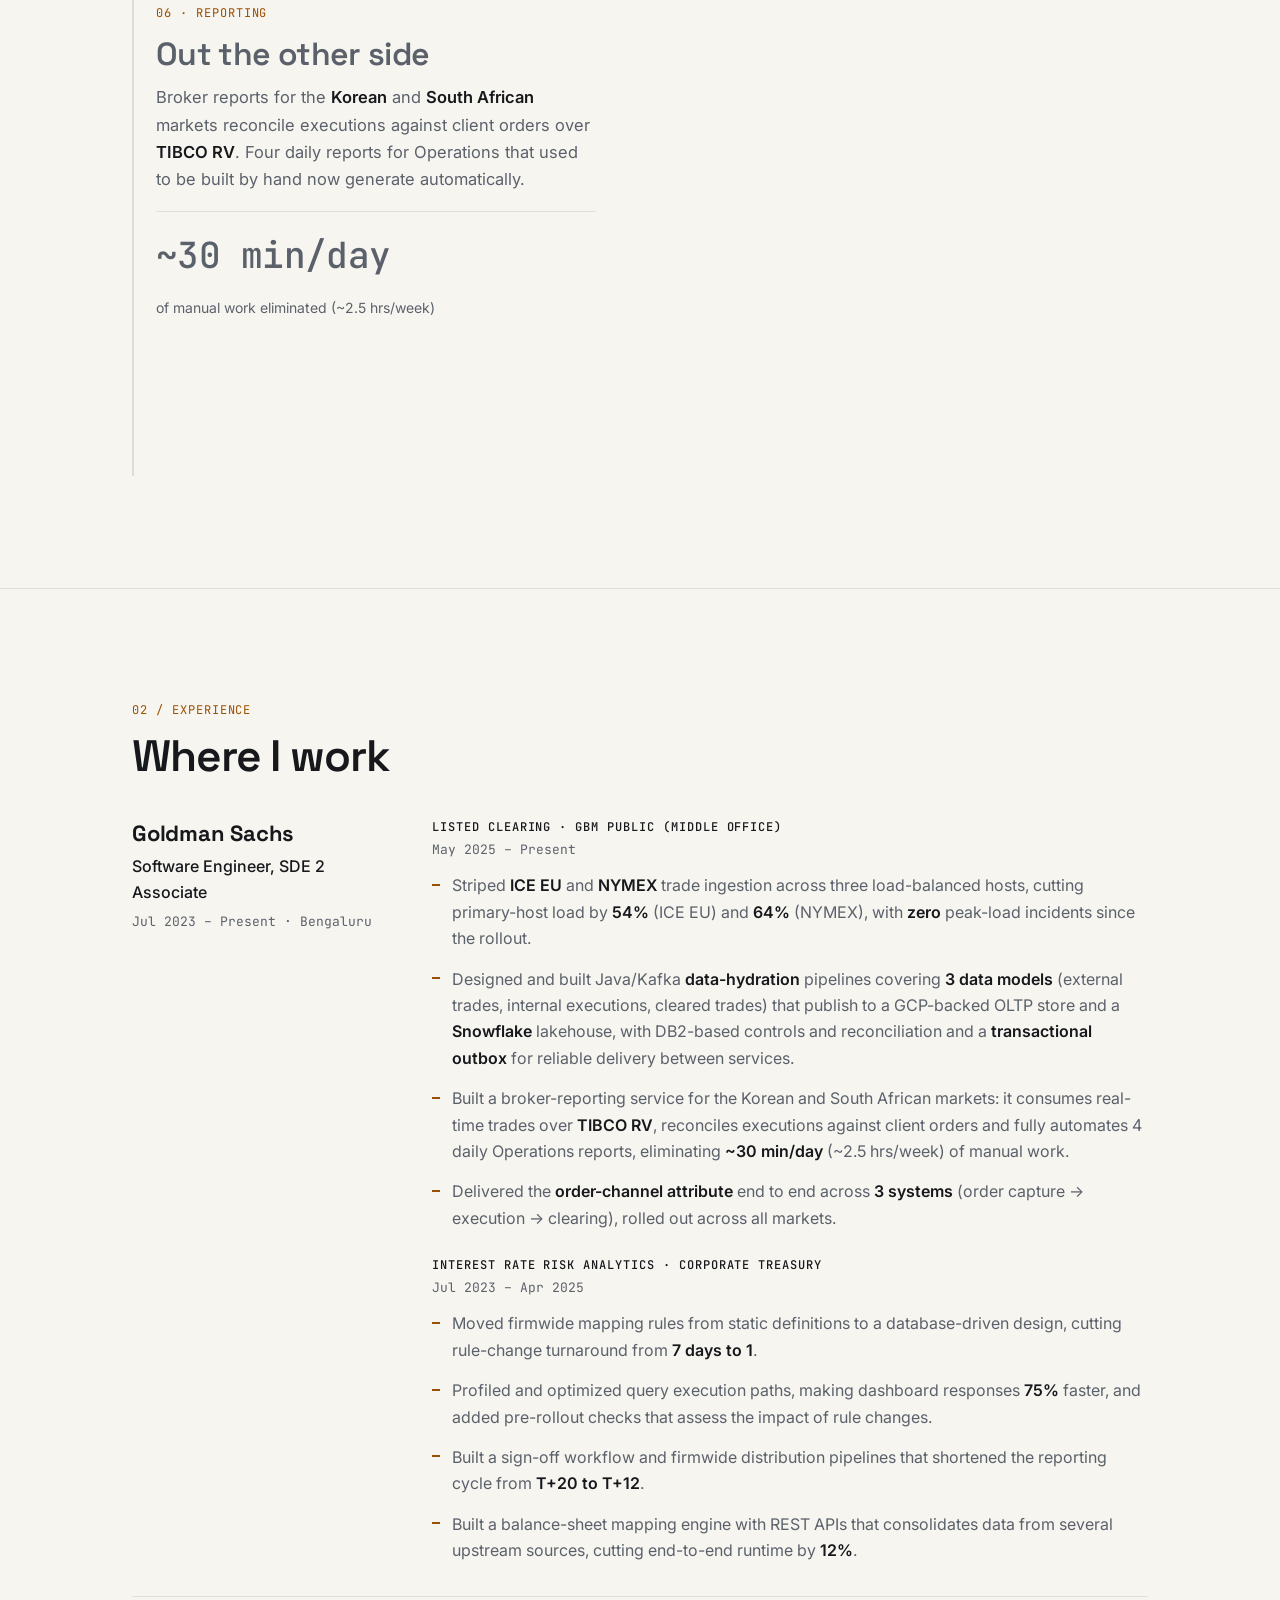
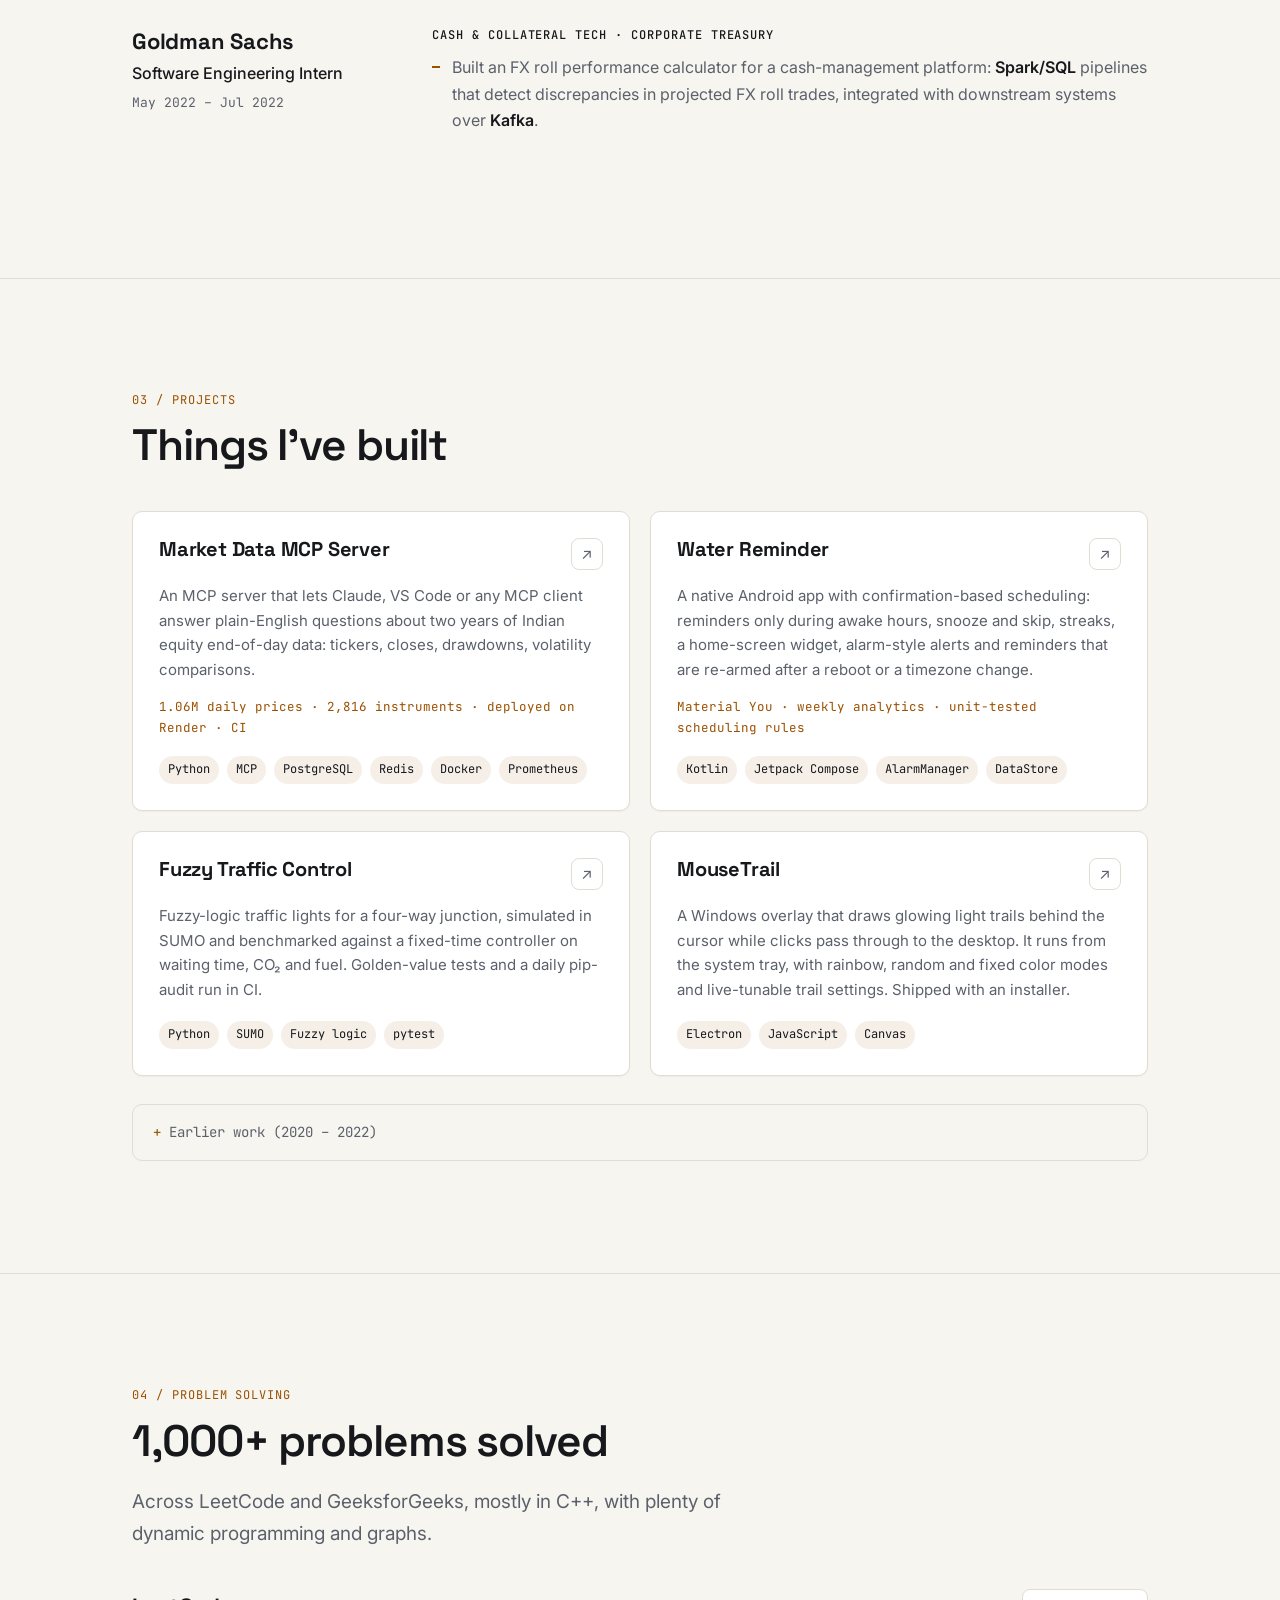
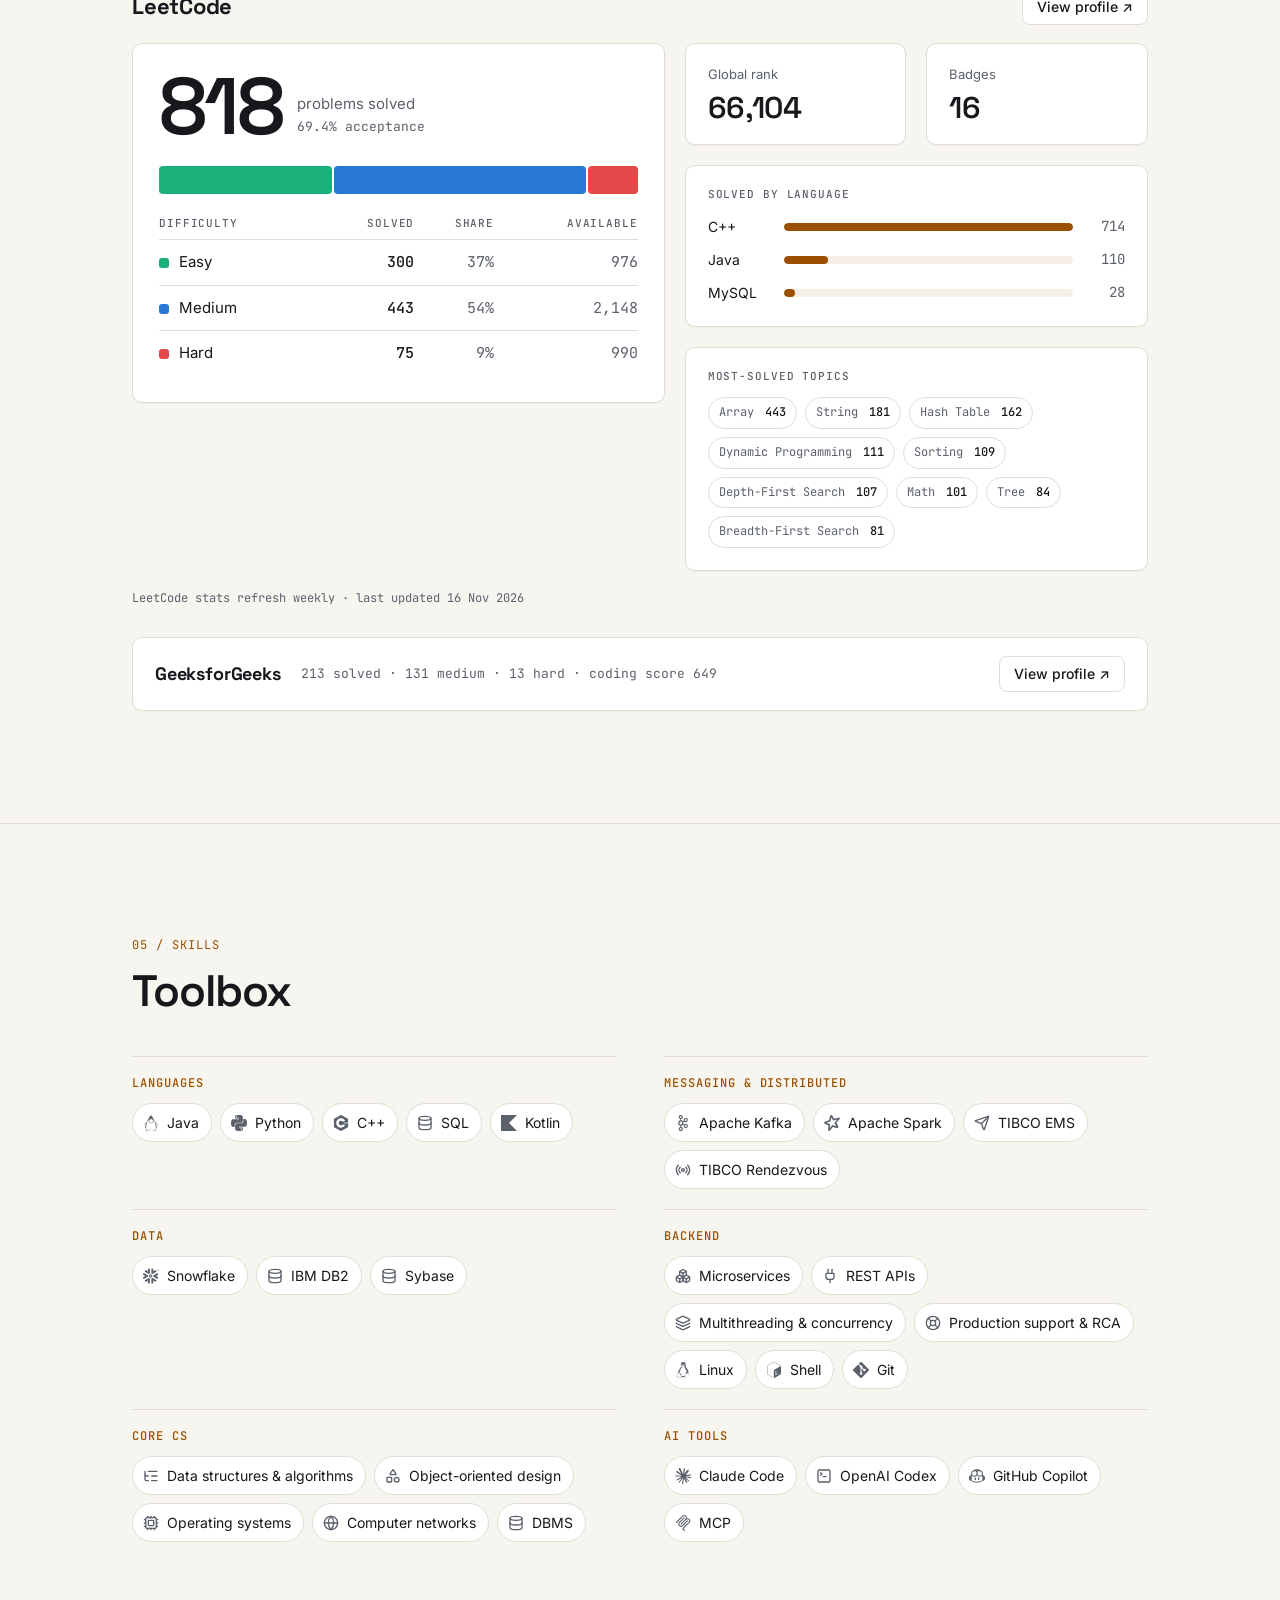
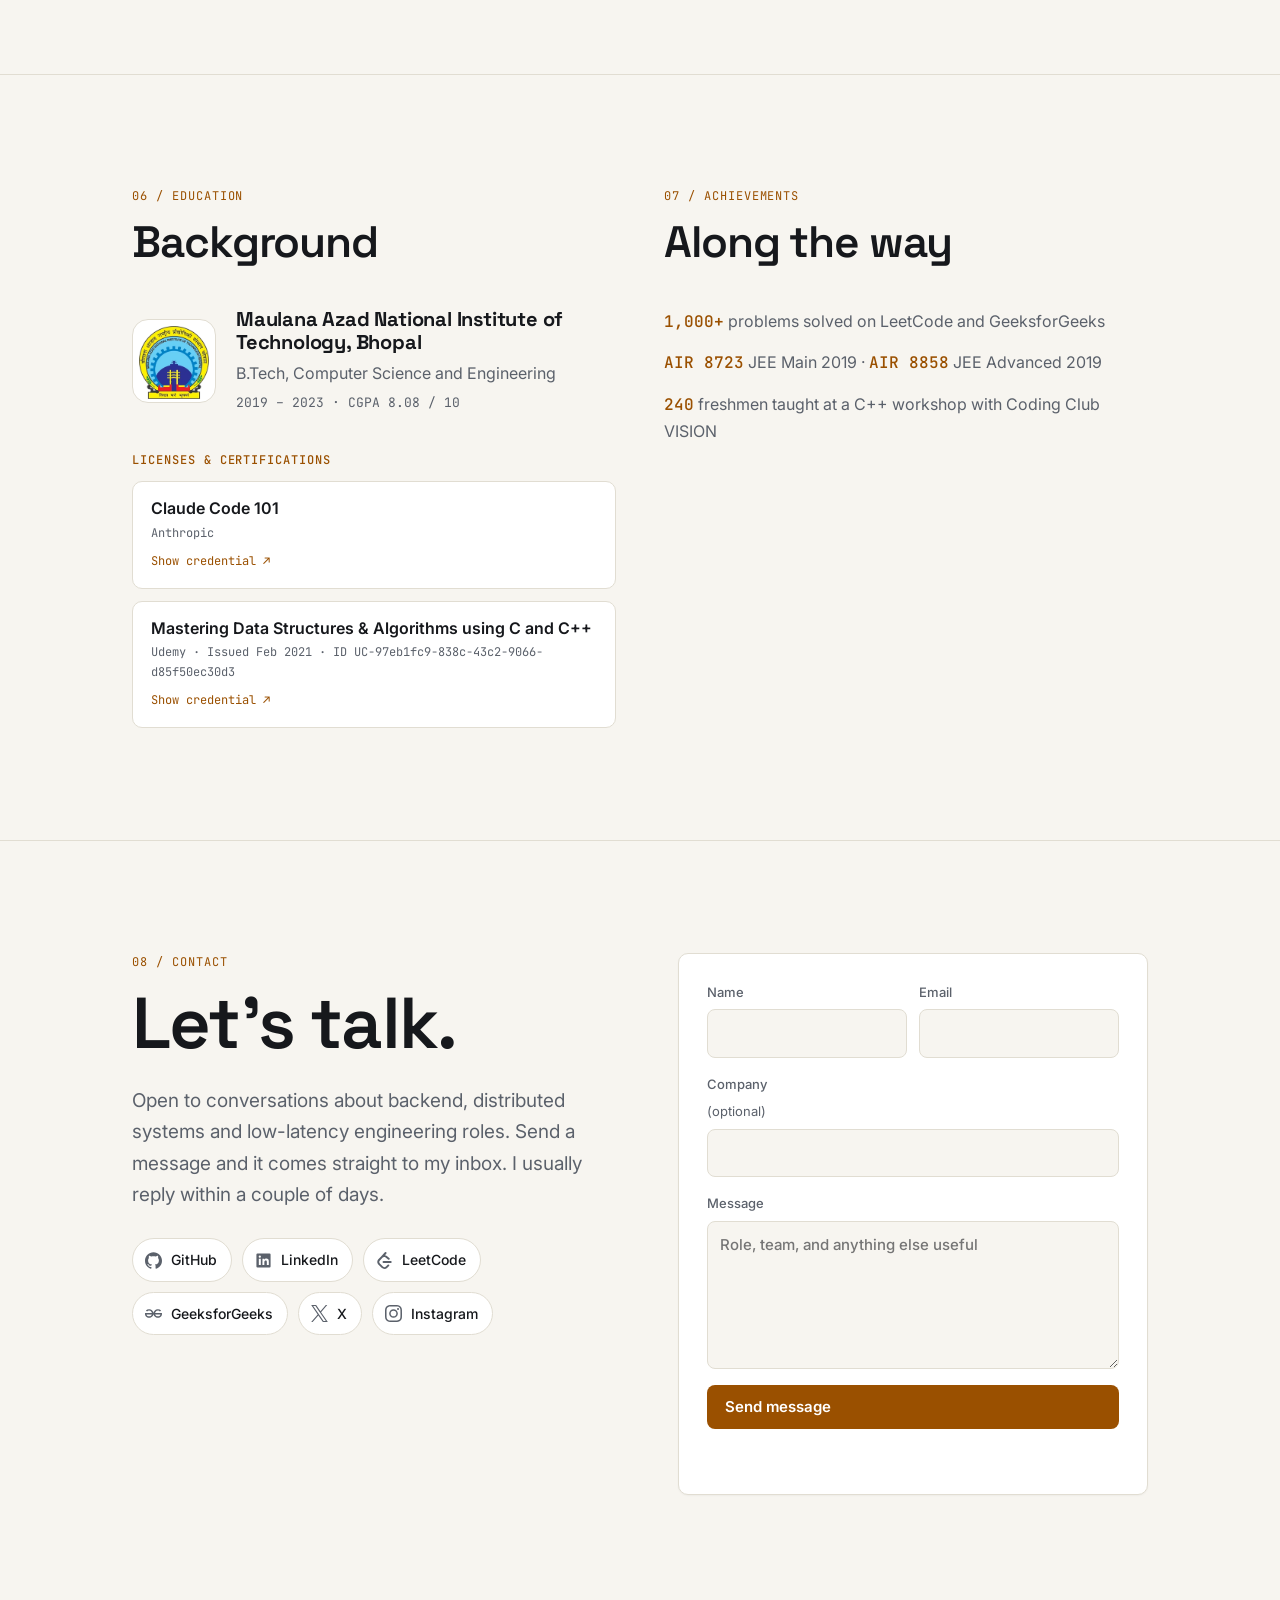
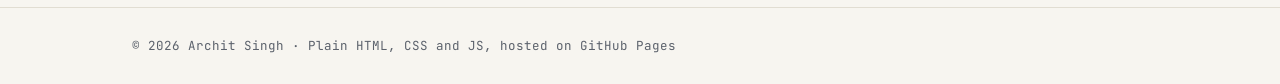
==== commit cd79dcc4: "Name the internship team: Cash & Collateral Tech, Corporate Treasury Co-Authored-By: Claude Opus 5.5" ====
--- a/index.html
+++ b/index.html
@@ -253,9 +253,12 @@
             <p class="when mono">May 2022 – Jul 2022</p>
           </div>
           <div class="job-body">
+            <div class="theme">
+              <h4 class="mono">Cash &amp; Collateral Tech · Corporate Treasury</h4>
             <ul>
               <li>Built an FX roll performance calculator for a cash-management platform: <b>Spark/SQL</b> pipelines that detect discrepancies in projected FX roll trades, integrated with downstream systems over <b>Kafka</b>.</li>
             </ul>
+            </div>
           </div>
         </article>
       </div>
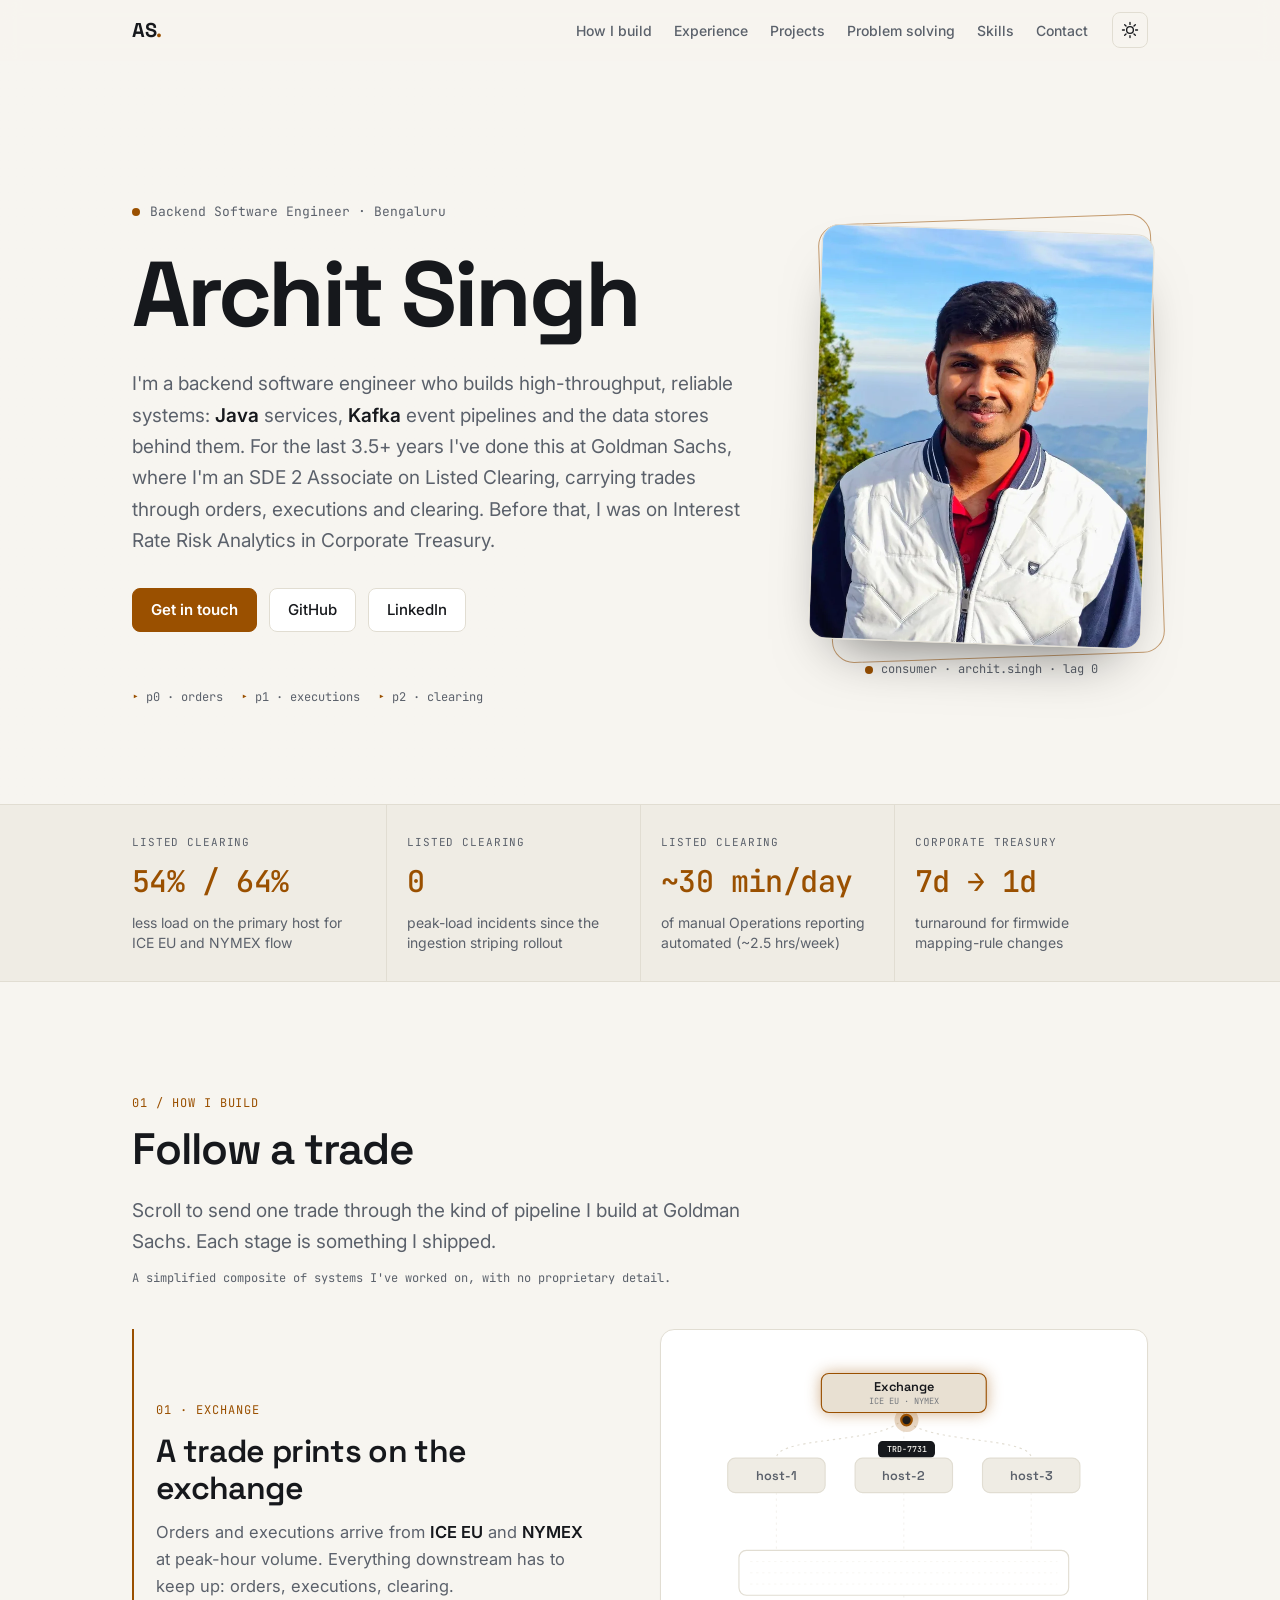
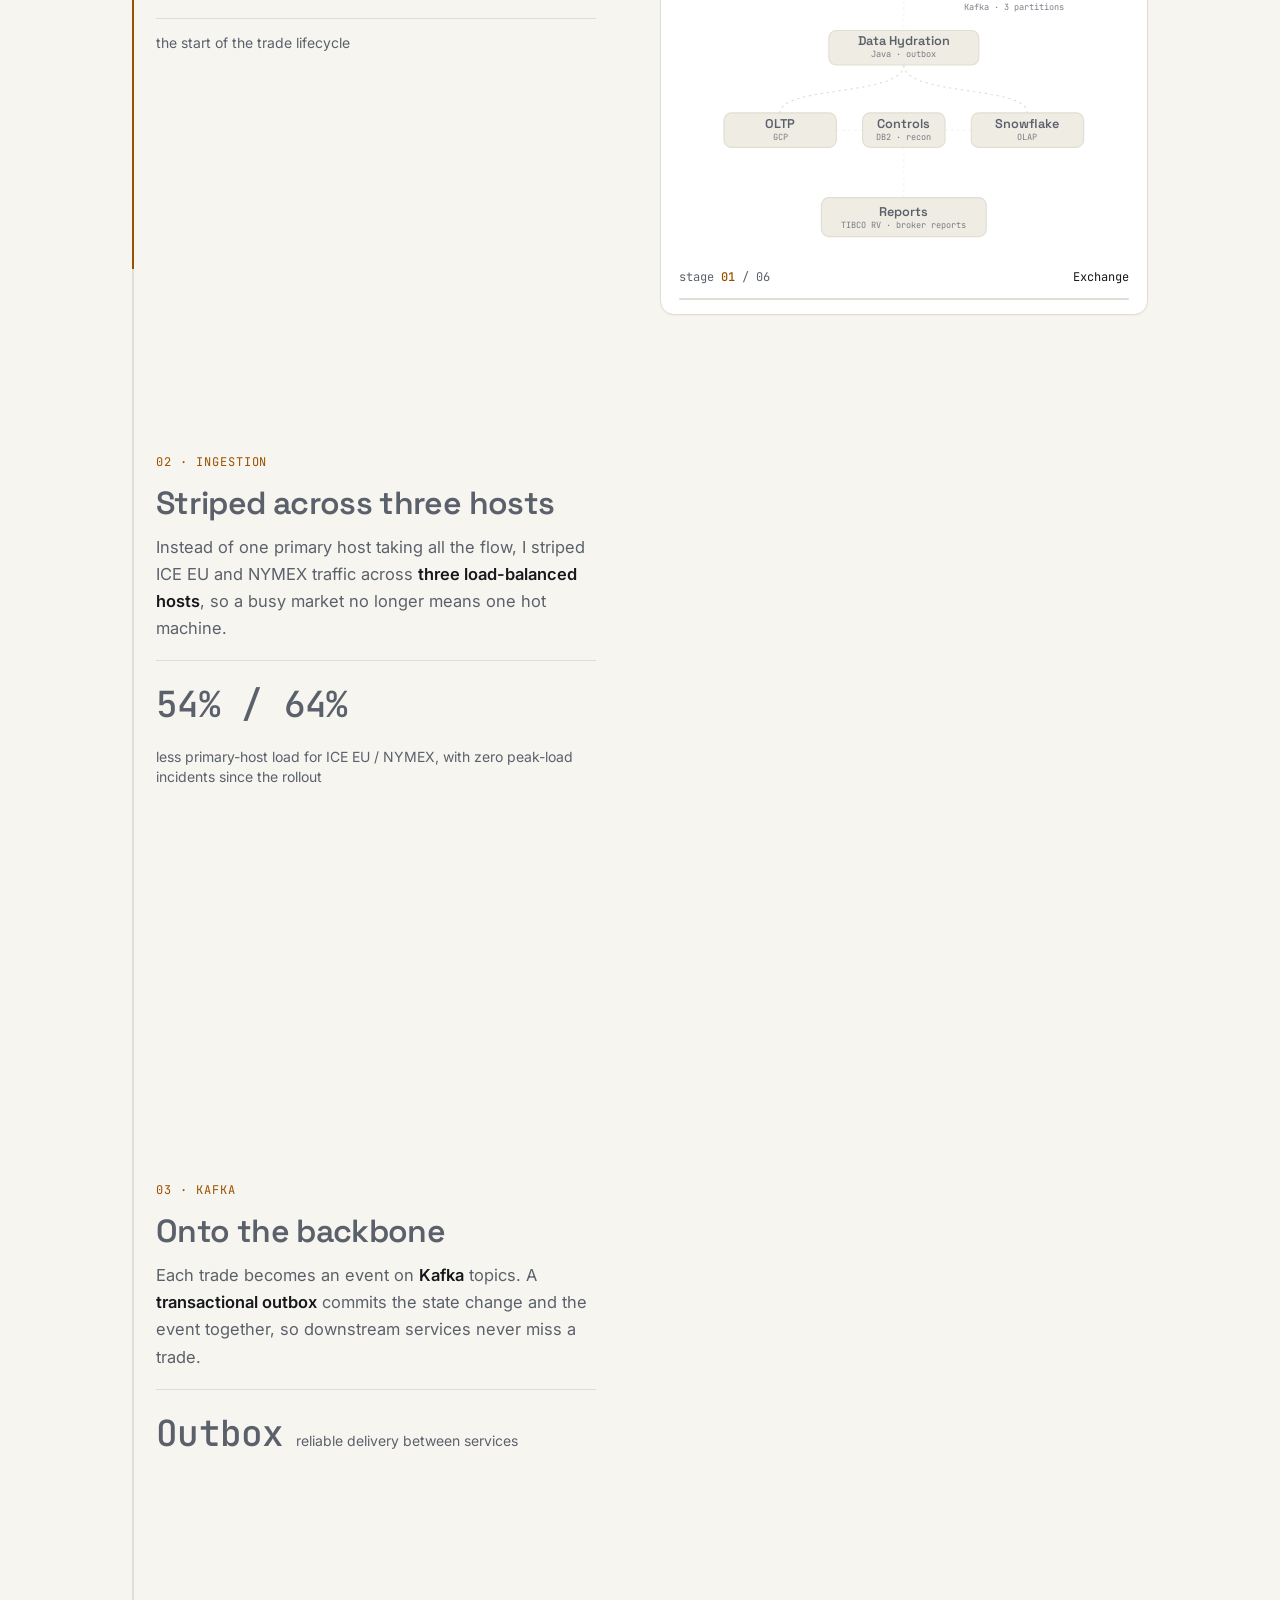
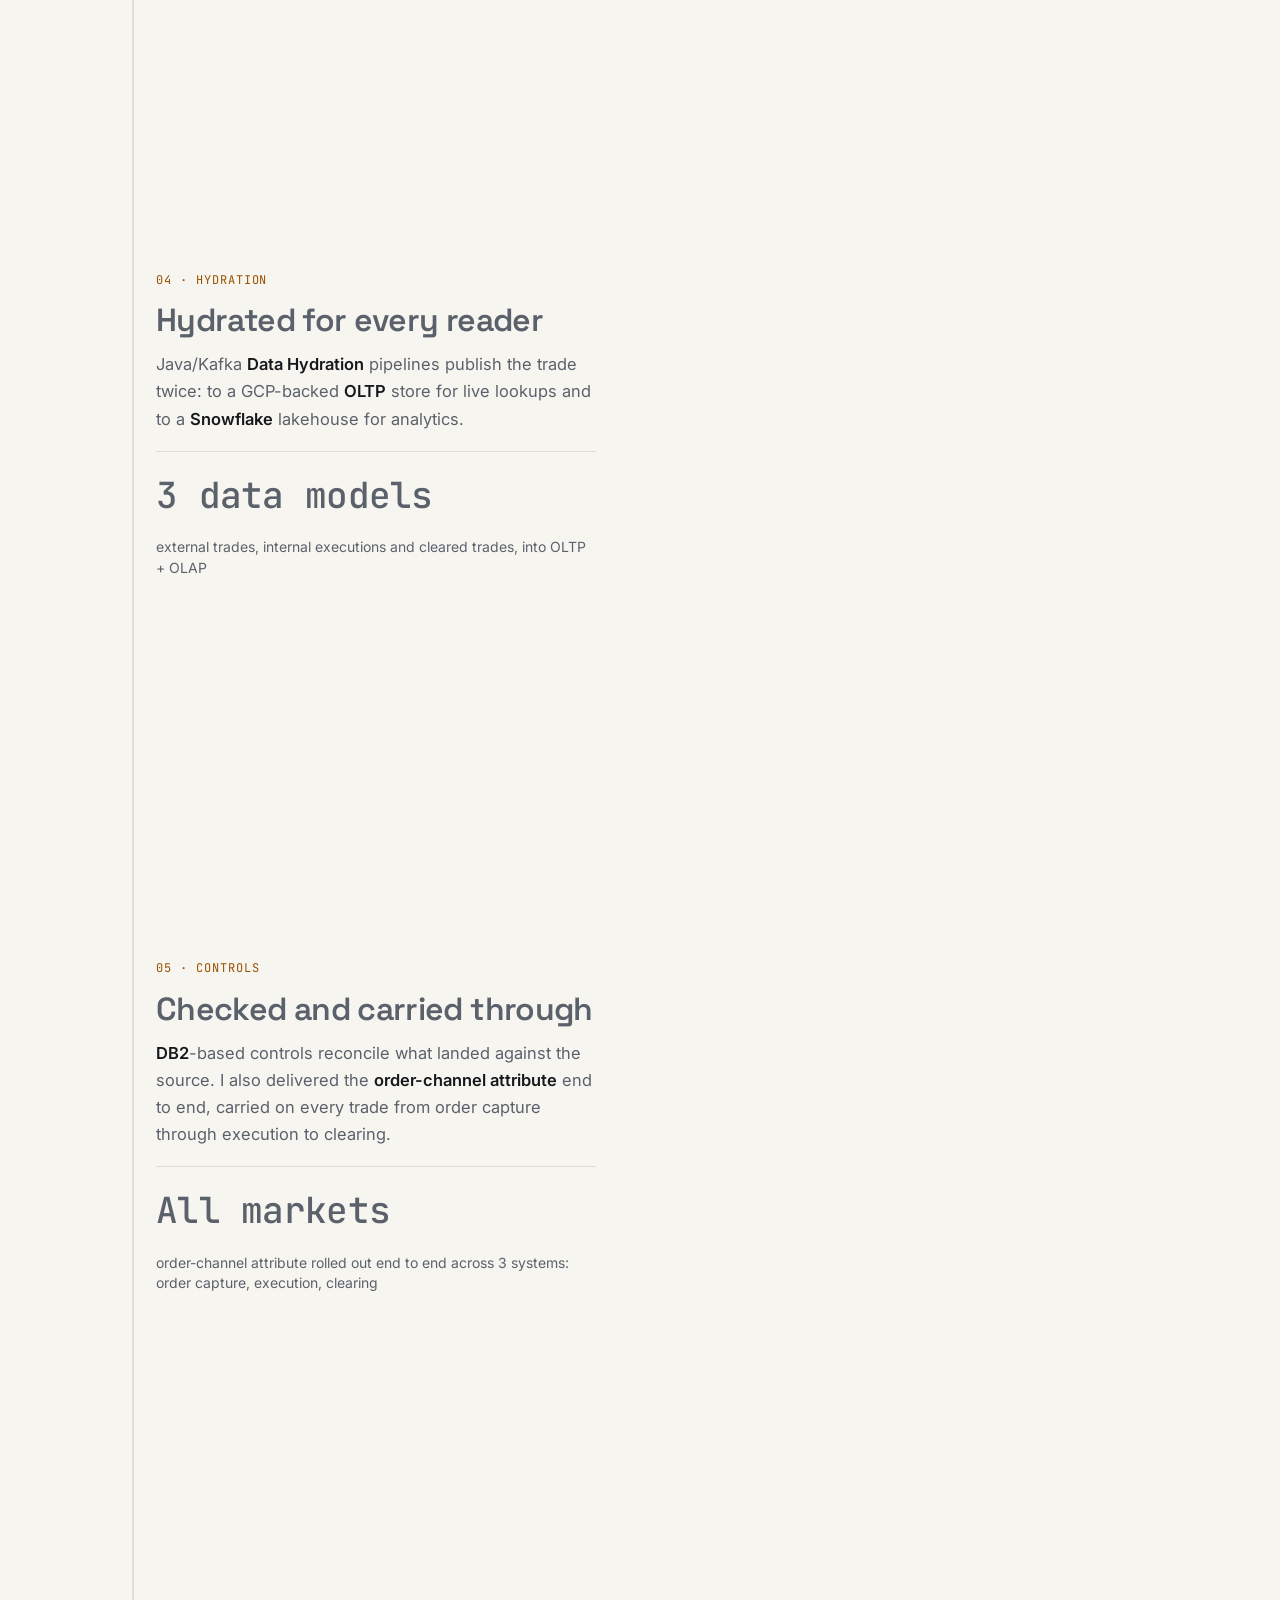
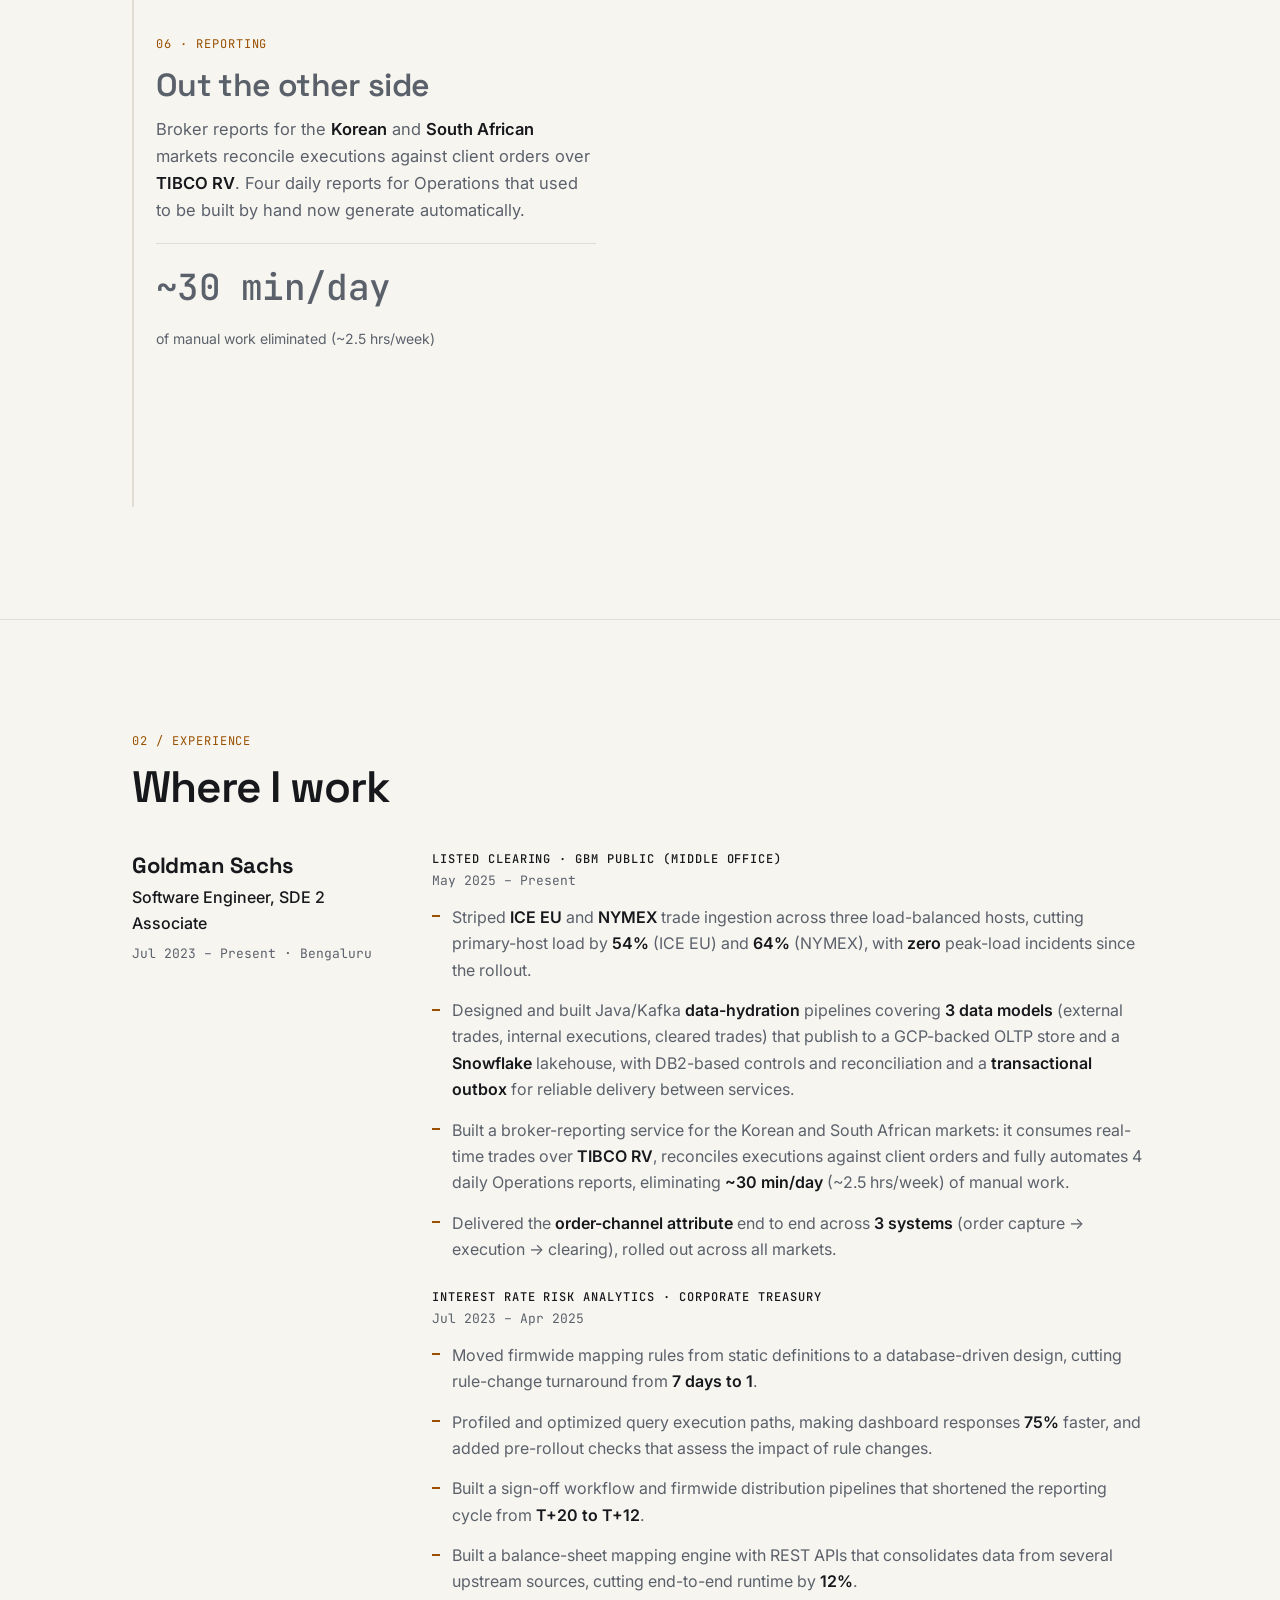
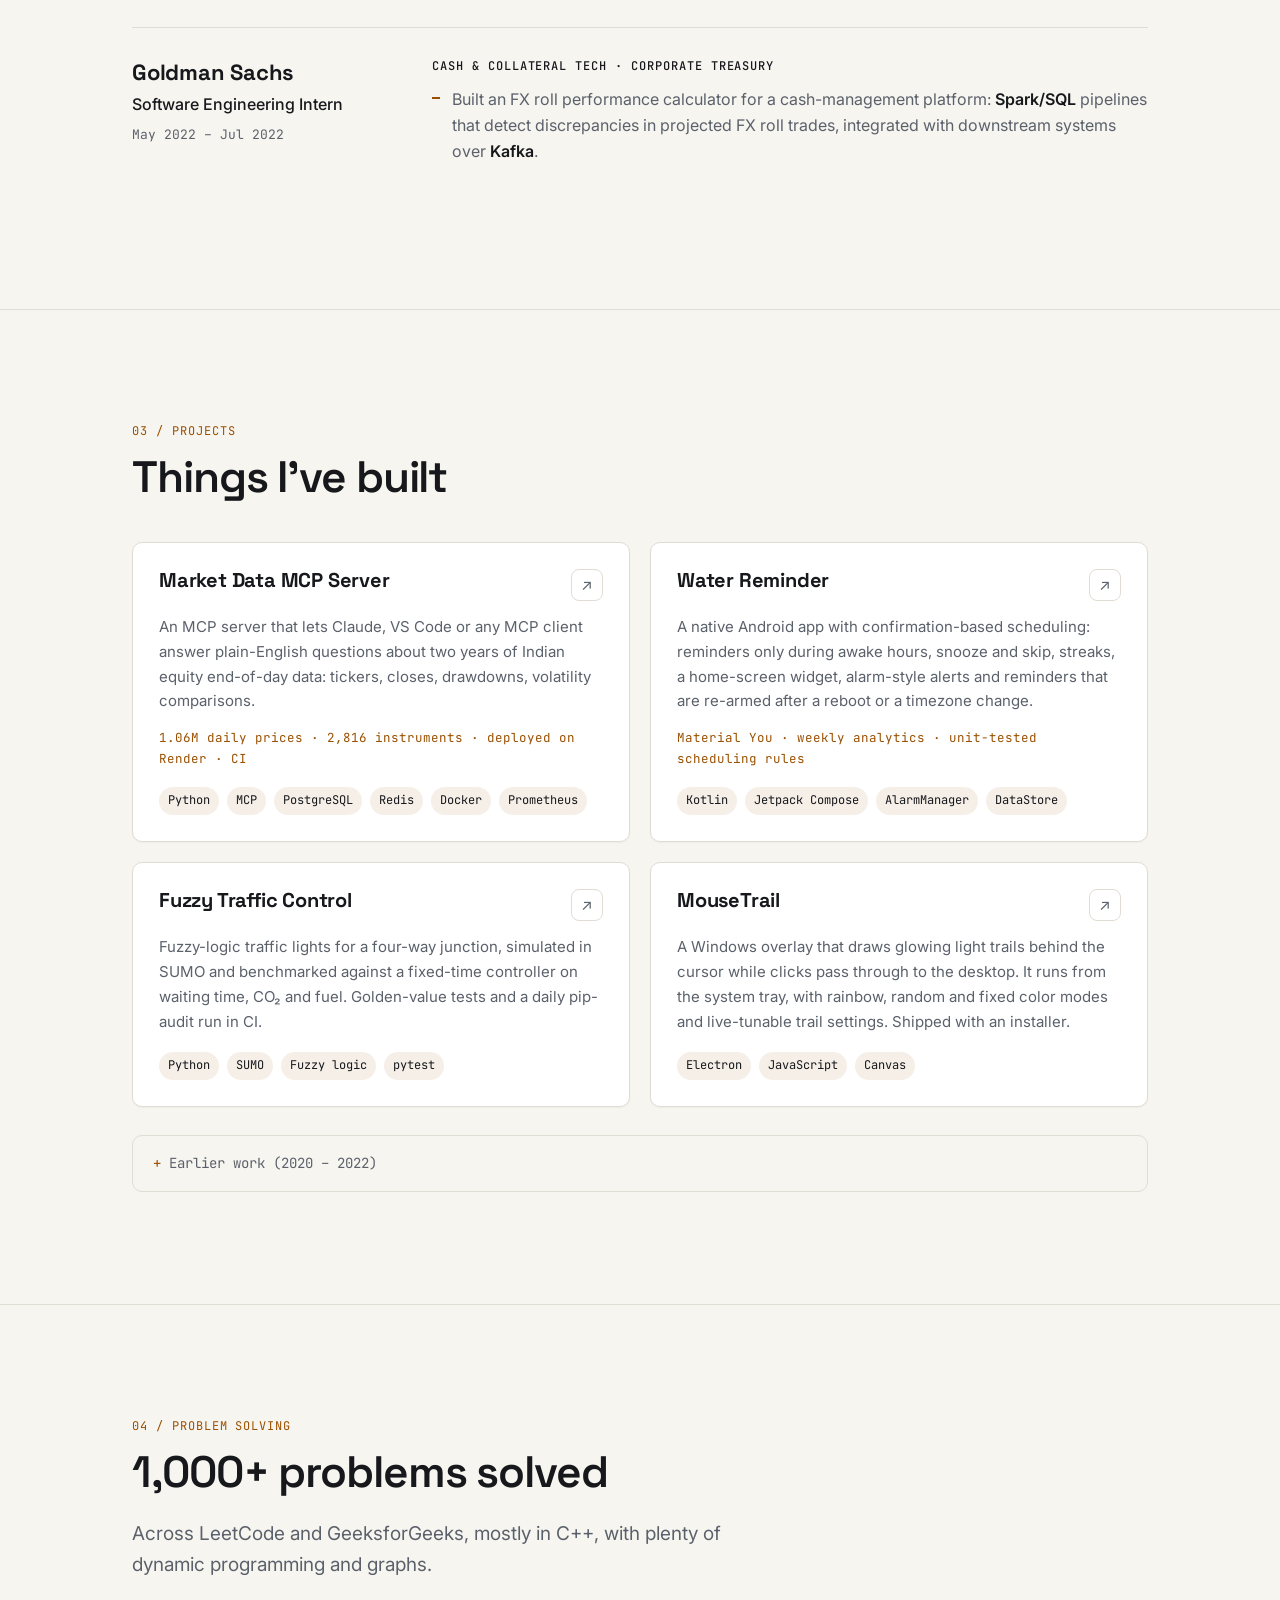
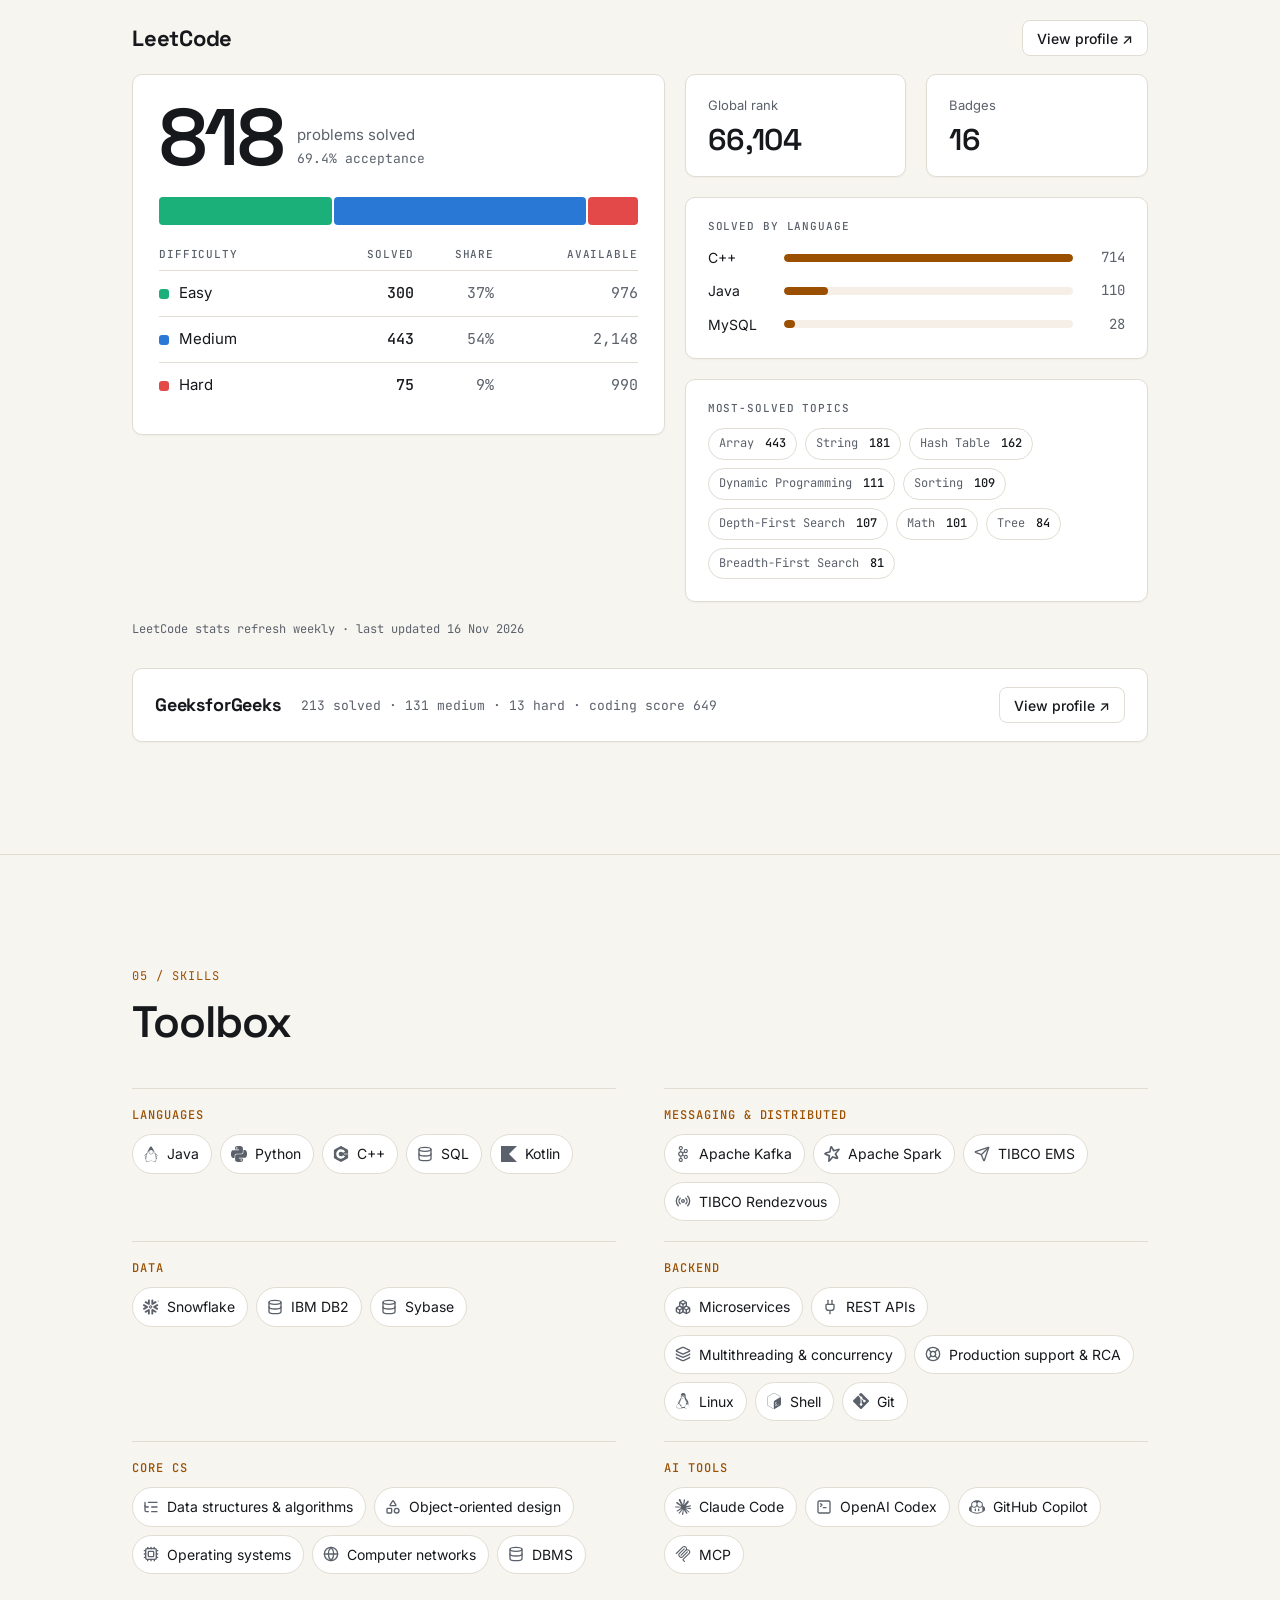
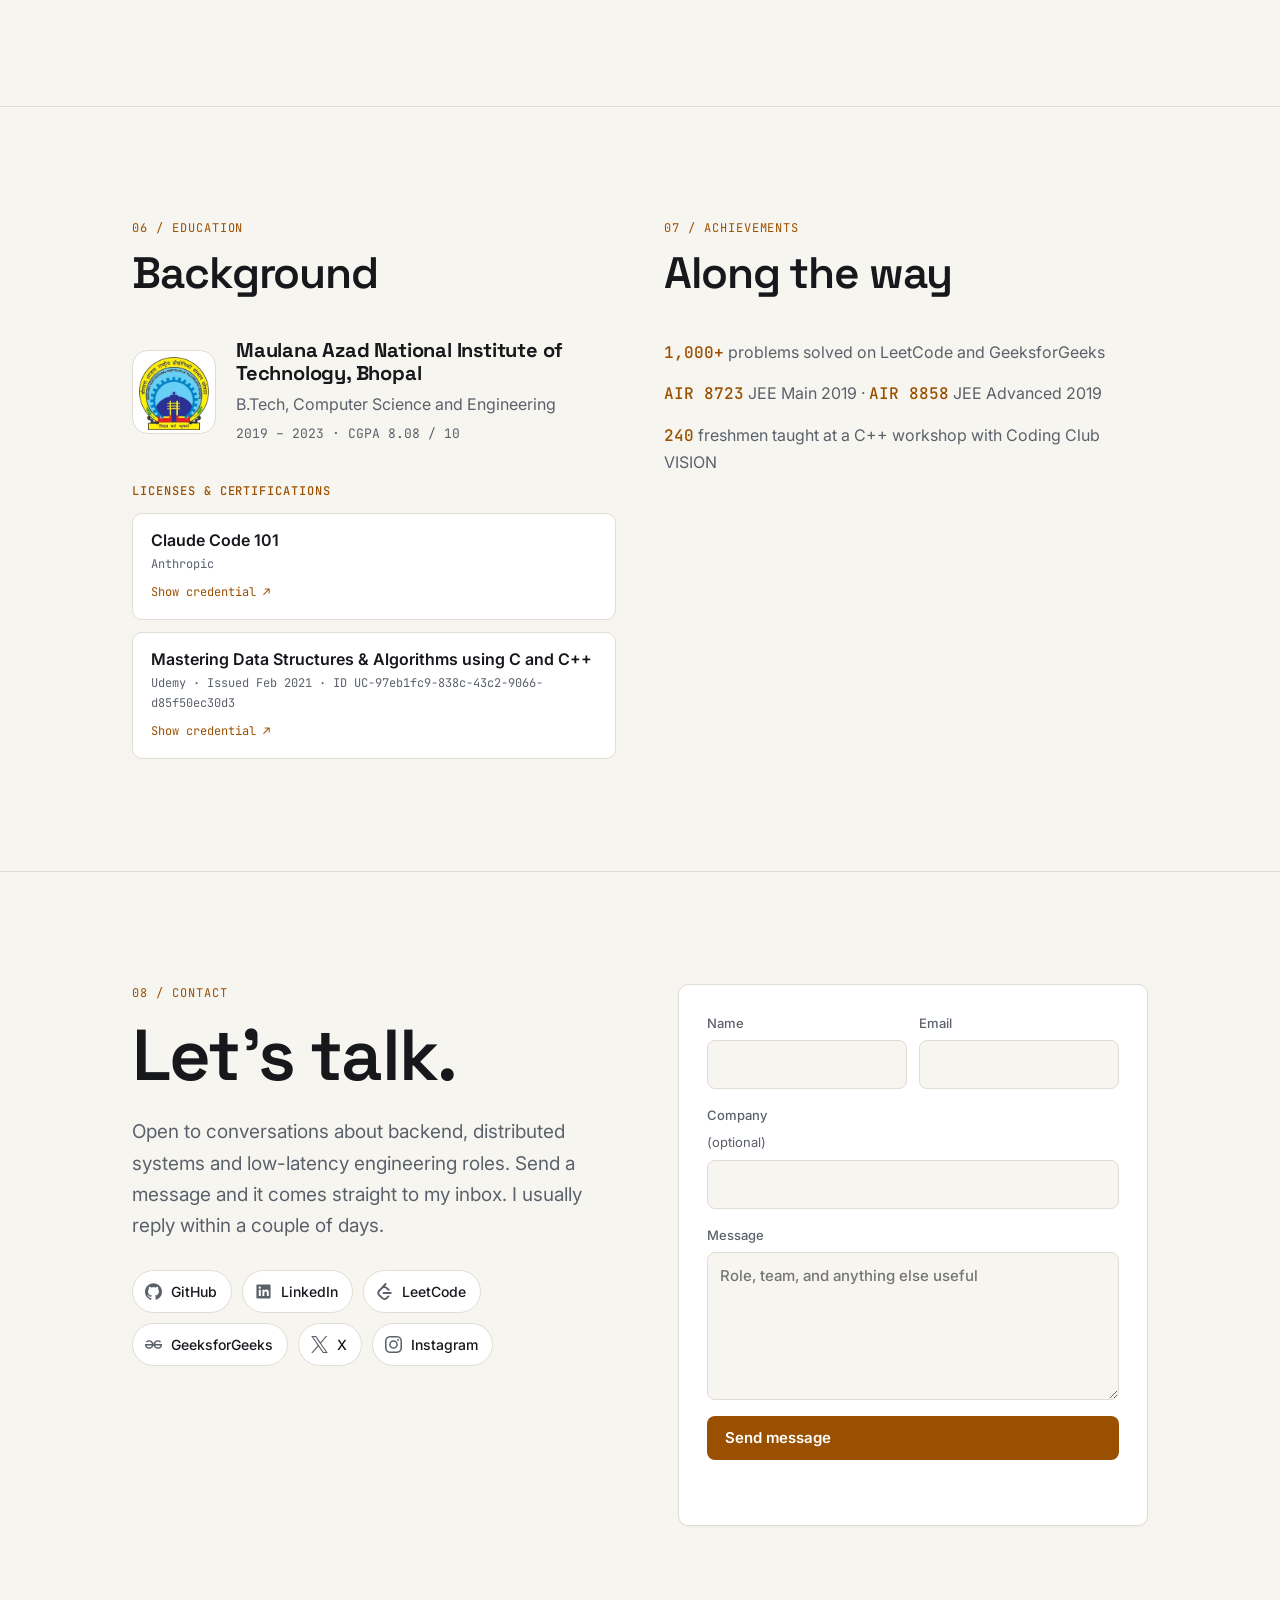
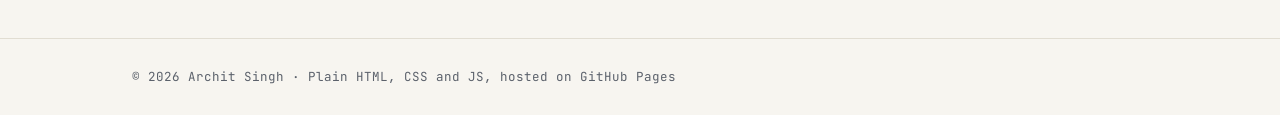
==== commit d7d225ef: "Lead the hero with the engineer, then Goldman Sachs - Eyebrow: Backend Software Engineer · Bengaluru" ====
--- a/index.html
+++ b/index.html
@@ -3,12 +3,12 @@
 <head>
   <meta charset="utf-8">
   <meta name="viewport" content="width=device-width, initial-scale=1">
-  <title>Archit Singh · SDE 2 Associate, Goldman Sachs</title>
-  <meta name="description" content="Archit Singh: SDE 2 Associate at Goldman Sachs on Listed Clearing, building high-throughput Java services and Kafka pipelines across the trade lifecycle.">
+  <title>Archit Singh · Software Engineer · Java, Kafka &amp; distributed systems</title>
+  <meta name="description" content="Archit Singh, a backend software engineer who builds high-throughput, reliable systems with Java, Kafka and distributed data pipelines. SDE 2 Associate at Goldman Sachs.">
   <meta name="theme-color" media="(prefers-color-scheme: dark)" content="#0d0f12">
   <meta name="theme-color" media="(prefers-color-scheme: light)" content="#f7f5f0">
-  <meta property="og:title" content="Archit Singh · SDE 2 Associate, Goldman Sachs">
-  <meta property="og:description" content="SDE 2 Associate at Goldman Sachs. High-throughput Java and Kafka systems across the trade lifecycle: orders, executions, clearing.">
+  <meta property="og:title" content="Archit Singh · Software Engineer">
+  <meta property="og:description" content="Backend software engineer building high-throughput Java services and Kafka pipelines. SDE 2 Associate at Goldman Sachs.">
   <meta property="og:type" content="website">
   <meta property="og:url" content="https://architsingh5.github.io/">
   <meta property="og:image" content="https://architsingh5.github.io/assets/og.jpg">
@@ -25,6 +25,7 @@
     "image": "https://architsingh5.github.io/assets/archit.jpg",
     "jobTitle": "SDE 2 Associate",
     "worksFor": { "@type": "Organization", "name": "Goldman Sachs" },
+    "knowsAbout": ["Java", "Apache Kafka", "Distributed systems", "Event-driven architecture", "Snowflake", "SQL"],
     "alumniOf": { "@type": "CollegeOrUniversity", "name": "Maulana Azad National Institute of Technology, Bhopal" },
     "sameAs": [
       "https://github.com/architsingh5",
@@ -77,11 +78,12 @@
       <canvas class="stream" aria-hidden="true"></canvas>
       <div class="wrap hero-inner">
         <div class="hero-copy">
-        <p class="eyebrow mono"><span class="live"></span><span>SDE 2 Associate · Goldman Sachs · Bengaluru</span></p>
+        <p class="eyebrow mono"><span class="live"></span><span>Backend Software Engineer · Bengaluru</span></p>
         <h1>Archit Singh</h1>
-        <p class="lede">I'm on <strong>Listed Clearing</strong>, a Middle Office team in GBM Public, building high-throughput <strong>Java</strong>
-          services and <strong>Kafka</strong> pipelines that carry trades through orders, executions and clearing. In 3.5+ years at
-          Goldman Sachs I've worked on Listed Clearing and, before that, Interest Rate Risk Analytics in Corporate Treasury.</p>
+        <p class="lede">I'm a backend software engineer who builds high-throughput, reliable systems: <strong>Java</strong> services,
+          <strong>Kafka</strong> event pipelines and the data stores behind them. For the last 3.5+ years I've done this at
+          Goldman Sachs, where I'm an SDE 2 Associate on Listed Clearing, carrying trades through orders, executions and clearing.
+          Before that, I was on Interest Rate Risk Analytics in Corporate Treasury.</p>
         <div class="cta">
           <a class="btn primary" href="#contact">Get in touch</a>
           <a class="btn" href="https://github.com/architsingh5" target="_blank" rel="noopener">GitHub</a>
